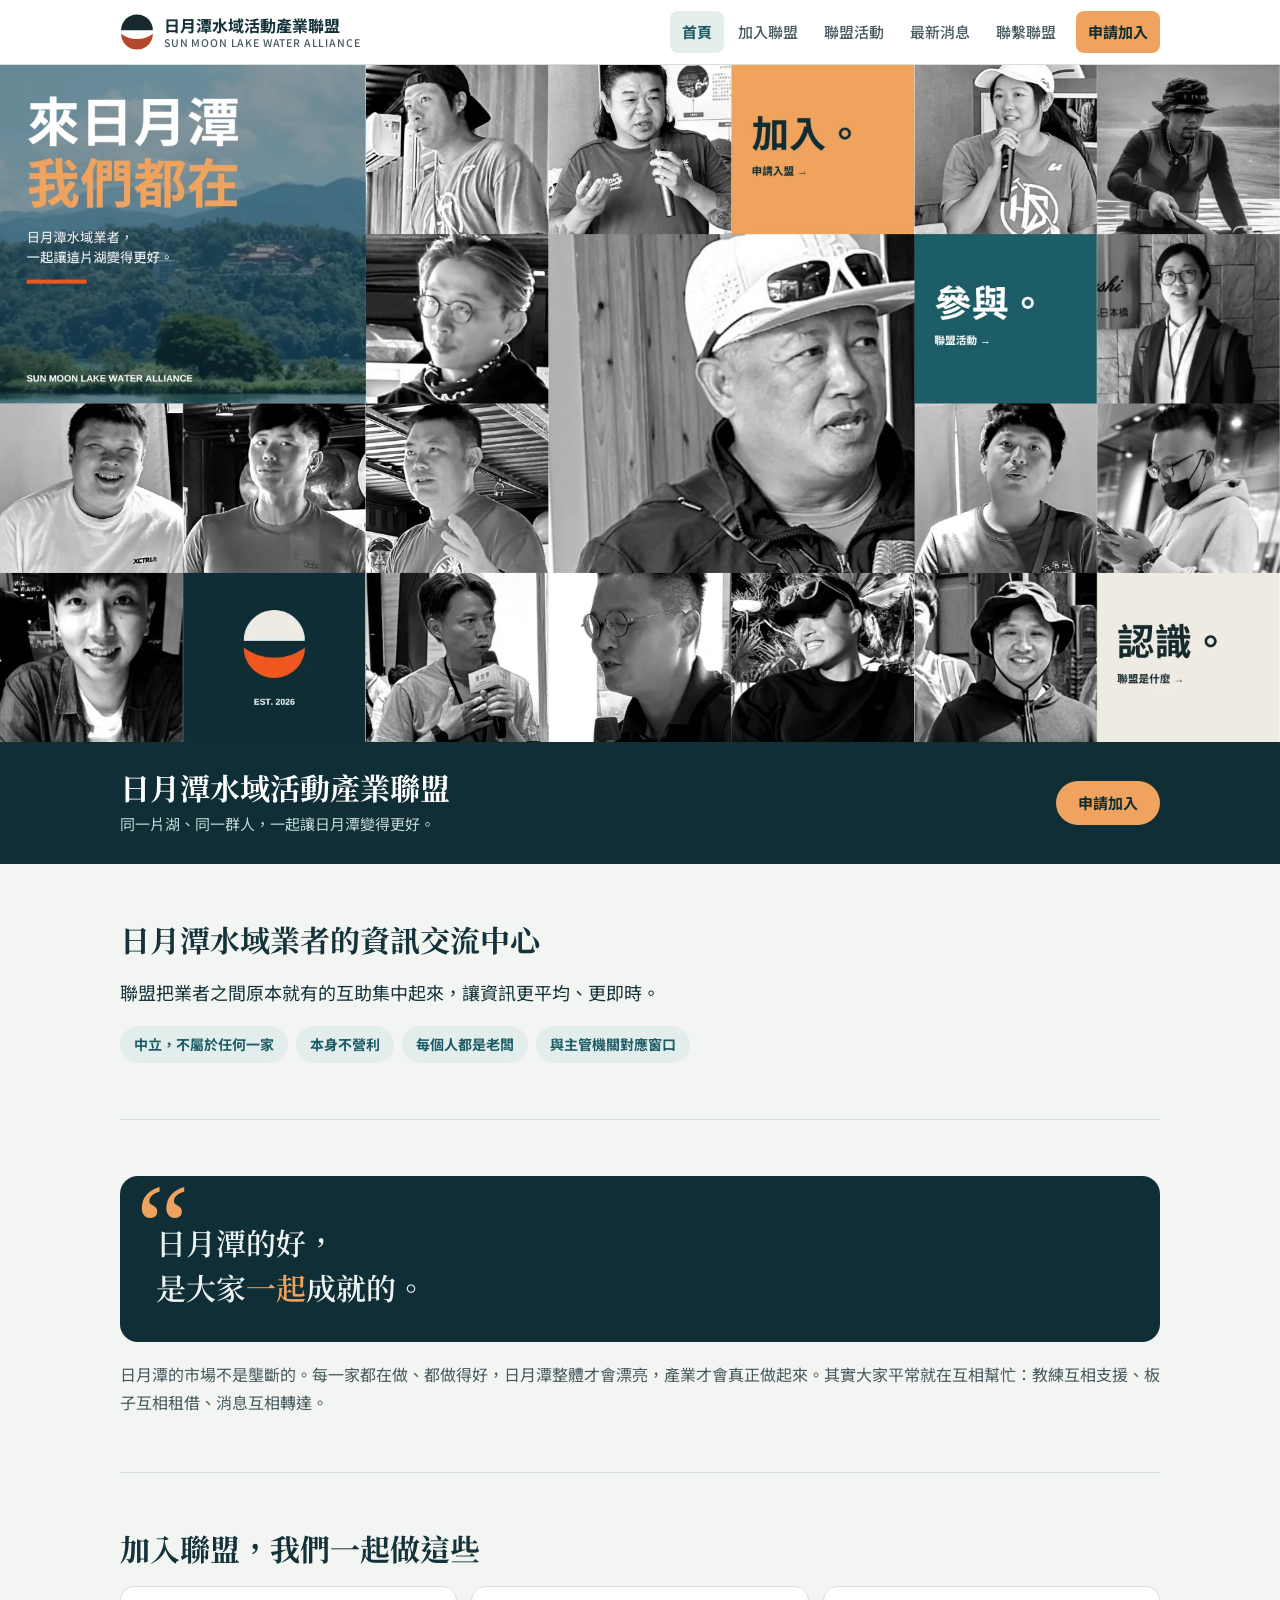
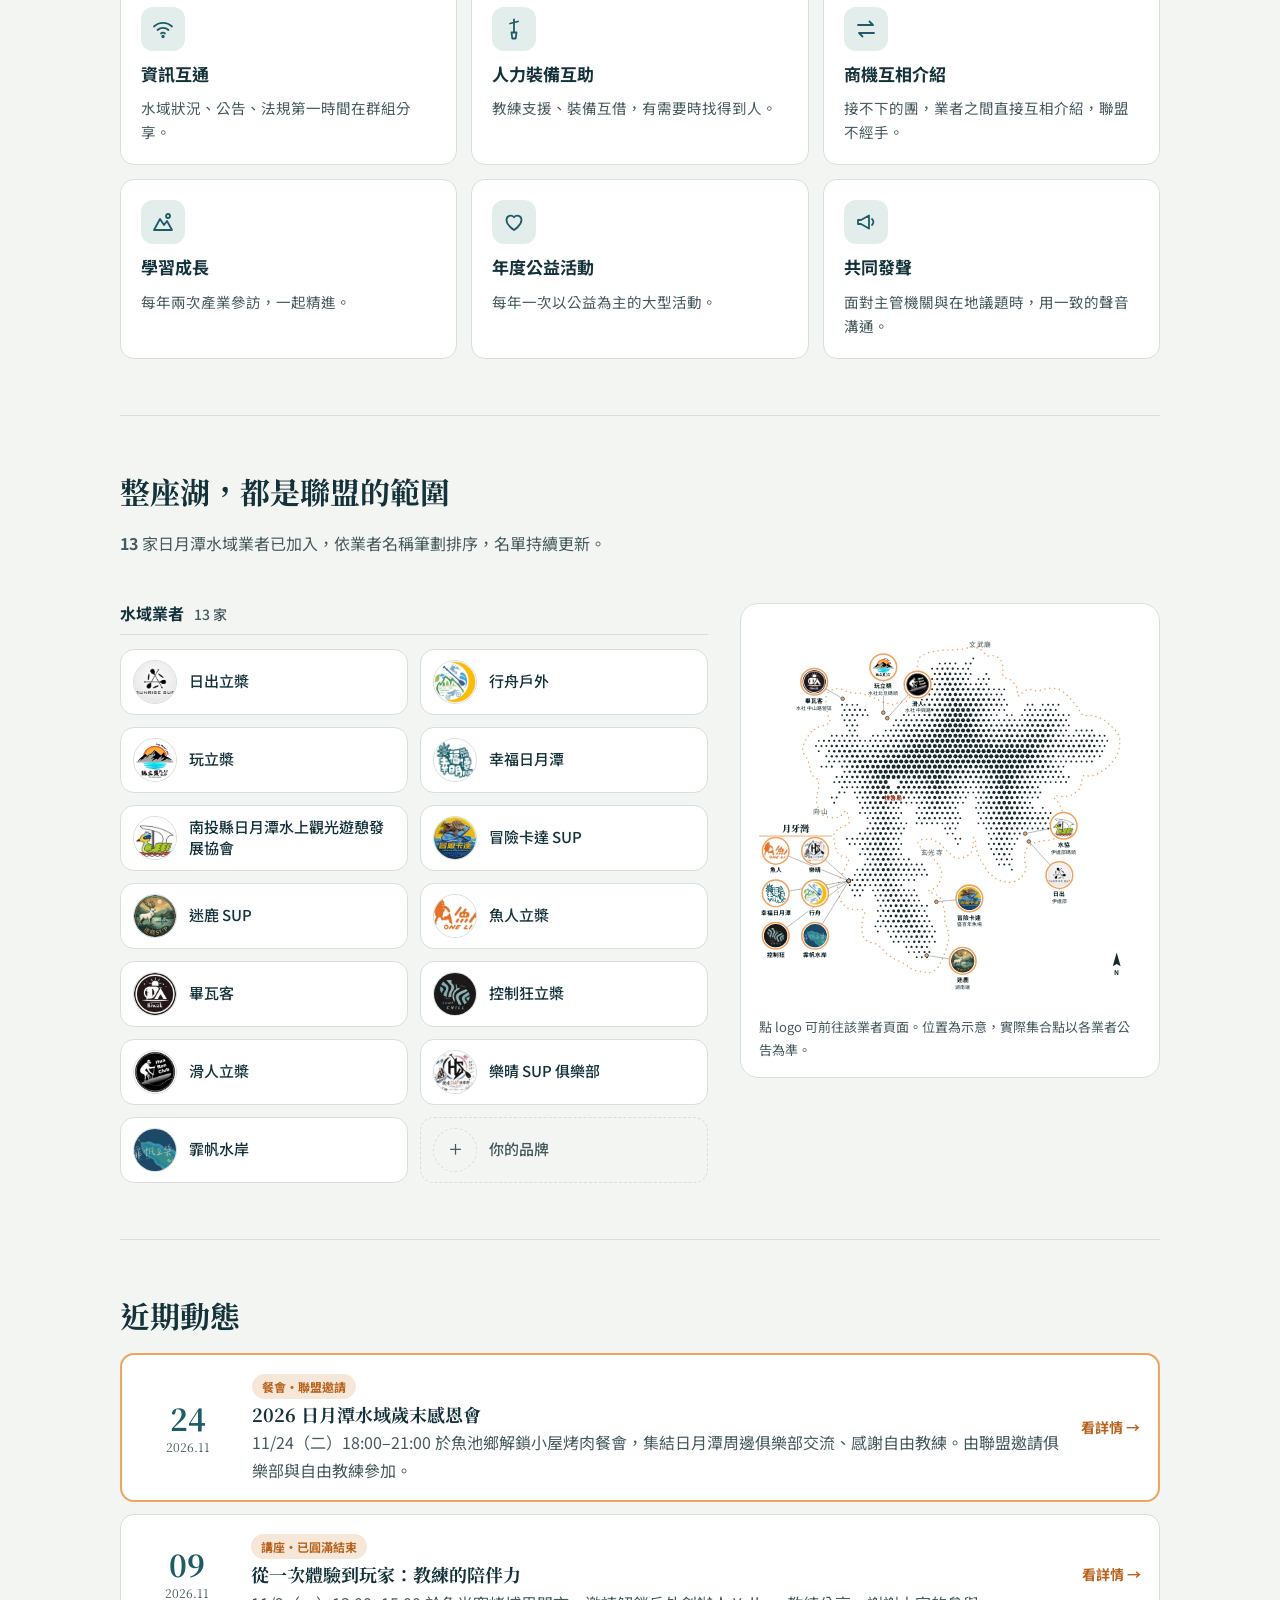
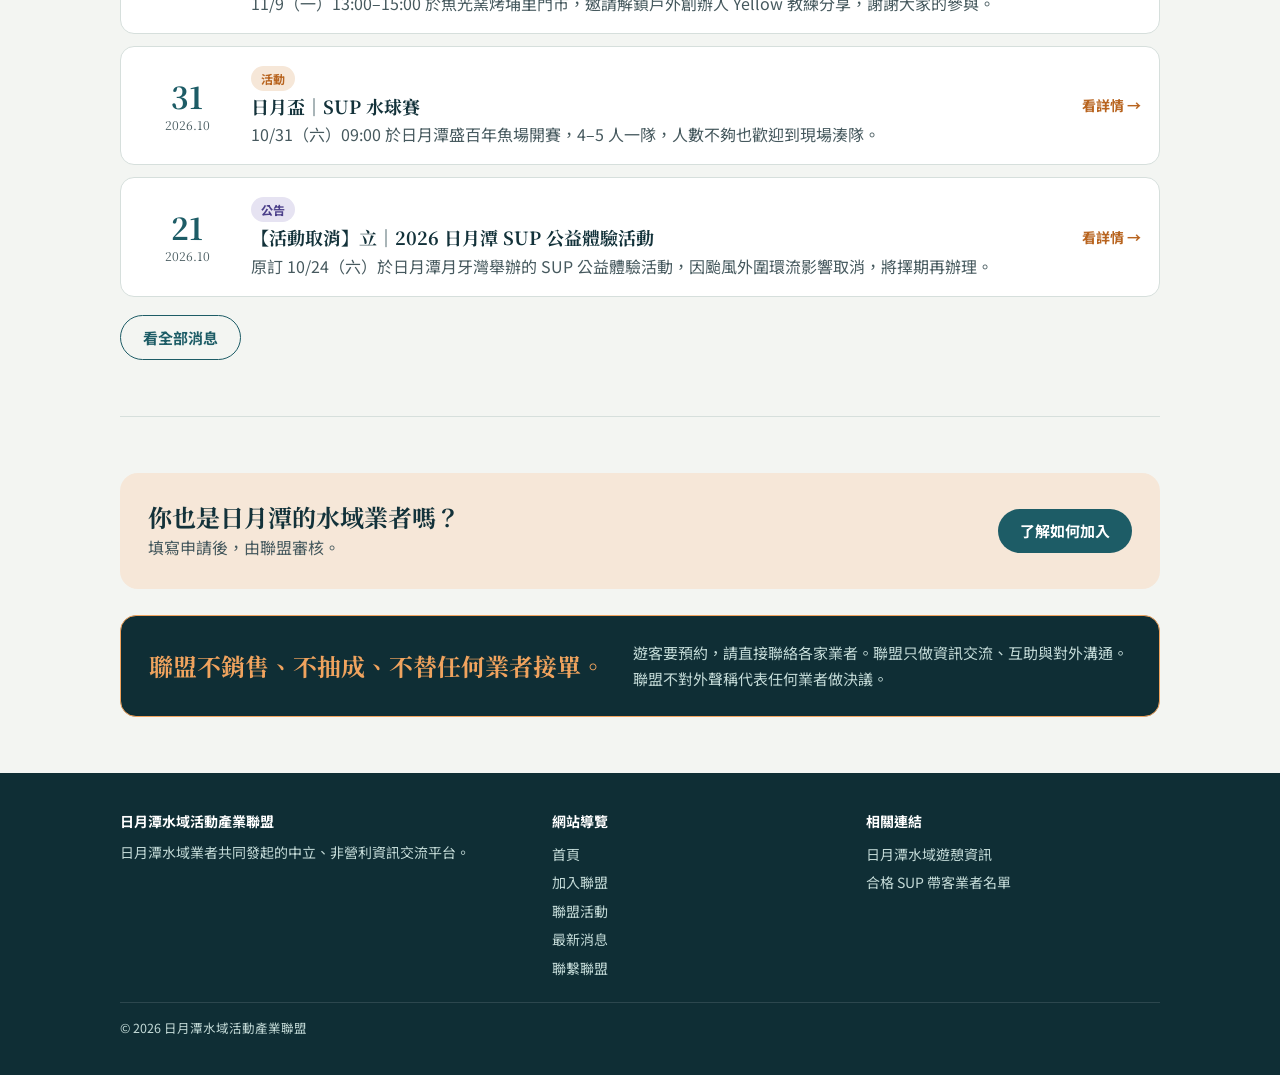
==== index.html @ 72352621 "歲末感恩會：改為邀請制，移除報名表，新增「活動名單」區塊" ====
<!doctype html>
<html lang="zh-Hant-TW">
<head>
<meta charset="utf-8">
<meta name="viewport" content="width=device-width,initial-scale=1,viewport-fit=cover">
<title>日月潭水域活動產業聯盟</title>
<meta name="description" content="日月潭水域業者共同發起的中立、非營利資訊交流平台。資訊互通、互助合作、一起讓日月潭更好。">
<link rel="canonical" href="https://sunmoonlake.xyz/">
<meta property="og:type" content="website">
<meta property="og:site_name" content="日月潭水域活動產業聯盟">
<meta property="og:title" content="日月潭水域活動產業聯盟">
<meta property="og:description" content="日月潭水域業者共同發起的中立、非營利資訊交流平台。資訊互通、互助合作、一起讓日月潭更好。">
<meta property="og:url" content="https://sunmoonlake.xyz/">
<meta property="og:image" content="https://sunmoonlake.xyz/assets/img/og.jpg?v=20261023">
<meta name="theme-color" content="#0F2E35">
<link rel="icon" href="/assets/img/favicon.svg" type="image/svg+xml">
<link rel="preconnect" href="https://fonts.googleapis.com">
<link rel="preconnect" href="https://fonts.gstatic.com" crossorigin>
<link rel="stylesheet" href="https://fonts.googleapis.com/css2?family=Noto+Sans+TC:wght@400;500;700&family=Noto+Serif+TC:wght@600;700&display=swap">
<link rel="stylesheet" href="/assets/style.css?v=20261024a">
</head>
<body>
<a class="skip" href="#main">跳到主要內容</a>
<header class="hdr">
  <div class="wrap">
    <a class="logo" href="/"><svg class="logo-mark" viewBox="40 34 120 132" aria-hidden="true"><path d="M44 94A56 56 0 0 1 156 94Z" fill="#16292C"/><path d="M44 106A56 56 0 0 0 156 106A92 92 0 0 1 44 106Z" fill="#B5482C"/></svg><span>日月潭水域活動產業聯盟<small>SUN MOON LAKE WATER ALLIANCE</small></span></a>
    <button class="burger" id="burger" type="button" aria-expanded="false" aria-controls="nav">選單</button>
    <nav class="nav" id="nav" aria-label="主選單"><a href="/" aria-current="page">首頁</a><a href="/join/">加入聯盟</a><a href="/events/">聯盟活動</a><a href="/news/">最新消息</a><a href="/contact/">聯繫聯盟</a><a href="/join/#apply" class="cta">申請加入</a></nav>
  </div>
</header>
<main id="main">
<section class="hero" data-hide-sticky>
  <div class="hero-art">
    <picture>
      <source type="image/webp" srcset="/assets/img/hero-members-960.webp 960w, /assets/img/hero-members.webp 1920w" sizes="100vw">
      <img class="hero-img" src="/assets/img/hero-members.jpg" alt="來日月潭，我們都在：日月潭湖景與聯盟業者夥伴們的人像牆" width="1920" height="1016" fetchpriority="high">
    </picture>
    <a class="hot hot-join" href="/join/" aria-label="加入聯盟：申請入盟"></a>
    <a class="hot hot-events" href="/events/" aria-label="參與聯盟活動"></a>
    <a class="hot hot-about" href="#about" aria-label="認識聯盟：聯盟是什麼"></a>
  </div>
  <div class="wrap">
    <div class="hero-txt"><h1><span class="nb">日月潭水域活動</span><span class="nb">產業聯盟</span></h1>
    <p class="sub">同一片湖、同一群人，一起讓日月潭變得更好。</p></div>
    <div class="hero-cta"><a class="btn btn-sun" href="/join/">申請加入</a></div>
  </div>
</section>
<div class="wrap">
  <section class="sec" id="about">
    <h2>日月潭水域業者的資訊交流中心</h2>
    <p class="lead">聯盟把業者之間原本就有的互助集中起來，讓資訊更平均、更即時。</p>
    <ul class="tags"><li>中立，不屬於任何一家</li><li>本身不營利</li><li>每個人都是老闆</li><li>與主管機關對應窗口</li></ul>
  </section>
  <section class="sec">
    <div class="quote"><p>日月潭的好，<br>是大家<em>一起</em>成就的。</p></div>
    <p class="muted">日月潭的市場不是壟斷的。每一家都在做、都做得好，日月潭整體才會漂亮，產業才會真正做起來。其實大家平常就在互相幫忙：教練互相支援、板子互相租借、消息互相轉達。</p>
  </section>
  <section class="sec">
    <h2><span class="nb">加入聯盟，</span><span class="nb">我們一起做這些</span></h2>
    <div class="grid3"><div class="card"><i class="ico"><svg viewBox="0 0 24 24" aria-hidden="true"><path d="M3 9.5a13 13 0 0 1 18 0M6.5 13a8 8 0 0 1 11 0M10 16.5a3 3 0 0 1 4 0"/><circle cx="12" cy="19.5" r=".8"/></svg></i><b>資訊互通</b><span>水域狀況、公告、法規第一時間在群組分享。</span></div><div class="card"><i class="ico"><svg viewBox="0 0 24 24" aria-hidden="true"><path d="M12 2.5v13M9.5 15.5h5l-.8 6h-3.4z"/><path d="M8 6.5l8-2"/></svg></i><b>人力裝備互助</b><span>教練支援、裝備互借，有需要時找得到人。</span></div><div class="card"><i class="ico"><svg viewBox="0 0 24 24" aria-hidden="true"><path d="M4 8h15l-3.5-3.5M20 16H5l3.5 3.5"/></svg></i><b>商機互相介紹</b><span>接不下的團，業者之間直接互相介紹，聯盟不經手。</span></div><div class="card"><i class="ico"><svg viewBox="0 0 24 24" aria-hidden="true"><path d="M3 20l6-11 4 6 3-4 5 9z"/><circle cx="17" cy="6" r="2"/></svg></i><b>學習成長</b><span>每年兩次產業參訪，一起精進。</span></div><div class="card"><i class="ico"><svg viewBox="0 0 24 24" aria-hidden="true"><path d="M12 20s-7.5-4.6-7.5-10.2A4.2 4.2 0 0 1 12 7.2a4.2 4.2 0 0 1 7.5 2.6C19.5 15.4 12 20 12 20z"/></svg></i><b>年度公益活動</b><span>每年一次以公益為主的大型活動。</span></div><div class="card"><i class="ico"><svg viewBox="0 0 24 24" aria-hidden="true"><path d="M4 10v4h3l8 4.5v-13L7 10z"/><path d="M18 9a4 4 0 0 1 0 6"/></svg></i><b>共同發聲</b><span>面對主管機關與在地議題時，用一致的聲音溝通。</span></div></div>
  </section>
  <section class="sec" id="members">
    <h2>整座湖，都是聯盟的範圍</h2>
    <p class="muted"><b>13</b> 家日月潭水域業者已加入，依業者名稱筆劃排序，名單持續更新。</p>
    <div class="mem-wrap">
      <div class="mem-list">
        <h3 class="mem-grp">水域業者<span>13 家</span></h3>
        <div class="mem-grid"><a class="mem-tile" href="https://www.facebook.com/supsunrise/" target="_blank" rel="noopener"><img src="/assets/logos/sunrise.jpg" alt="日出立槳 logo" loading="lazy" width="44" height="44"><span>日出立槳</span></a><a class="mem-tile" href="https://www.facebook.com/GoSUPTW/" target="_blank" rel="noopener"><img src="/assets/logos/gosup.jpg" alt="行舟戶外 logo" loading="lazy" width="44" height="44"><span>行舟戶外</span></a><a class="mem-tile" href="https://www.sunmoonlakesup.com.tw/" target="_blank" rel="noopener"><img src="/assets/logos/playsup.jpg" alt="玩立槳 logo" loading="lazy" width="44" height="44"><span>玩立槳</span></a><a class="mem-tile" href="https://www.facebook.com/SunMoonLakeFun/" target="_blank" rel="noopener"><img src="/assets/logos/xingfu.jpg" alt="幸福日月潭 logo" loading="lazy" width="44" height="44"><span>幸福日月潭</span></a><a class="mem-tile" href="https://www.facebook.com/Sun.Moon.Lake.Pedal/" target="_blank" rel="noopener"><img src="/assets/logos/shuixie.jpg" alt="南投縣日月潭水上觀光遊憩發展協會 logo" loading="lazy" width="44" height="44"><span>南投縣日月潭水上觀光遊憩發展協會</span></a><a class="mem-tile" href="https://www.kadasup.net/" target="_blank" rel="noopener"><img src="/assets/logos/kadasup.jpg" alt="冒險卡達 SUP logo" loading="lazy" width="44" height="44"><span>冒險卡達 SUP</span></a><a class="mem-tile" href="https://www.facebook.com/100088424755493/" target="_blank" rel="noopener"><img src="/assets/logos/milu.jpg" alt="迷鹿 SUP logo" loading="lazy" width="44" height="44"><span>迷鹿 SUP</span></a><a class="mem-tile" href="https://gosup.tw/" target="_blank" rel="noopener"><img src="/assets/logos/onelife.jpg" alt="魚人立槳 logo" loading="lazy" width="44" height="44"><span>魚人立槳</span></a><a class="mem-tile" href="https://www.facebook.com/biwak555/" target="_blank" rel="noopener"><img src="/assets/logos/biwak.jpg" alt="畢瓦客 logo" loading="lazy" width="44" height="44"><span>畢瓦客</span></a><a class="mem-tile" href="https://www.facebook.com/COMECHILLLLL/" target="_blank" rel="noopener"><img src="/assets/logos/comechill.jpg" alt="控制狂立槳 logo" loading="lazy" width="44" height="44"><span>控制狂立槳</span></a><a class="mem-tile" href="https://www.facebook.com/SMLSlidePeopleClub/" target="_blank" rel="noopener"><img src="/assets/logos/huaren.jpg" alt="滑人立槳 logo" loading="lazy" width="44" height="44"><span>滑人立槳</span></a><a class="mem-tile" href="https://www.happysunny.club/" target="_blank" rel="noopener"><img src="/assets/logos/leqing.jpg" alt="樂晴 SUP 俱樂部 logo" loading="lazy" width="44" height="44"><span>樂晴 SUP 俱樂部</span></a><a class="mem-tile" href="https://www.facebook.com/feifan69888/" target="_blank" rel="noopener"><img src="/assets/logos/feifan.jpg" alt="霏帆水岸 logo" loading="lazy" width="44" height="44"><span>霏帆水岸</span></a><a class="mem-tile add" href="/join/"><i>＋</i><span>你的品牌</span></a></div>
      </div>
      <figure class="smap"><svg class="smap-svg" viewBox="-200 -140 1300 1300" role="img" aria-label="日月潭聯盟業者集合點地圖"><defs><clipPath id="lc0"><circle cx="230" cy="29" r="39"/></clipPath><clipPath id="lc1"><circle cx="343" cy="86" r="39"/></clipPath><clipPath id="lc2"><circle cx="2" cy="77" r="39"/></clipPath><clipPath id="lc3"><circle cx="825" cy="552" r="39"/></clipPath><clipPath id="lc4"><circle cx="514" cy="792" r="39"/></clipPath><clipPath id="lc5"><circle cx="-125" cy="635" r="39"/></clipPath><clipPath id="lc6"><circle cx="5" cy="635" r="39"/></clipPath><clipPath id="lc7"><circle cx="-125" cy="775" r="39"/></clipPath><clipPath id="lc8"><circle cx="5" cy="775" r="39"/></clipPath><clipPath id="lc9"><circle cx="-125" cy="915" r="39"/></clipPath><clipPath id="lc10"><circle cx="5" cy="915" r="39"/></clipPath><clipPath id="lc11"><circle cx="811" cy="715" r="39"/></clipPath><clipPath id="lc12"><circle cx="492" cy="998" r="39"/></clipPath></defs><style>.ar{font:700 22px var(--sans);fill:#7C8B8D;letter-spacing:2px}.on{font:700 19px var(--sans);fill:#16292C;paint-order:stroke;stroke:#FFFFFF;stroke-width:6px;stroke-linejoin:round}.os{font:500 16px var(--sans);fill:#46595E;paint-order:stroke;stroke:#FFFFFF;stroke-width:5px;stroke-linejoin:round}.lp{cursor:pointer;outline:none}.lp .rg{transition:stroke .2s,stroke-width .2s}.lp:hover .rg,.lp:focus-visible .rg{stroke:#B5482C;stroke-width:6}</style><path d="M-8 242 L-24 265 L-33 284 L-36 299 L-32 315 L-21 331 L-14 350 L-11 371 L-2 388 L14 399 L18 420 L11 450 L10 474 L15 494 L22 508 L31 518 L44 523 L63 526 L77 525 L89 520 L98 512 L105 502 L111 507 L116 528 L118 541 L115 546 L105 552 L86 559 L74 569 L67 582 L67 601 L74 628 L81 644 L90 651 L99 655 L109 656 L115 659 L117 663 L108 684 L88 723 L79 752 L81 771 L85 787 L91 802 L101 815 L114 825 L133 829 L160 828 L170 837 L163 856 L159 878 L160 901 L164 918 L171 929 L184 936 L204 941 L222 953 L240 974 L262 990 L290 1002 L308 1012 L316 1021 L335 1029 L363 1035 L382 1037 L393 1034 L402 1028 L411 1019 L423 996 L437 960 L445 932 L446 912 L442 892 L434 872 L431 856 L434 844 L431 827 L425 805 L418 790 L410 782 L399 777 L387 773 L380 770 L380 766 L385 763 L395 760 L404 755 L410 749 L416 737 L421 720 L423 707 L422 698 L412 681 L391 655 L375 639 L364 634 L353 623 L344 607 L355 598 L386 595 L415 609 L442 638 L463 655 L476 659 L488 659 L499 656 L508 651 L515 645 L521 638 L524 629 L526 616 L527 599 L528 591 L532 592 L534 601 L535 619 L539 636 L545 654 L558 677 L576 705 L598 725 L623 736 L645 739 L666 735 L682 726 L692 714 L699 701 L701 689 L700 678 L696 668 L696 655 L698 640 L702 628 L708 620 L718 613 L734 606 L754 602 L778 600 L797 595 L811 587 L820 579 L826 571 L828 555 L828 531 L823 509 L814 487 L805 472 L795 463 L794 457 L799 453 L809 453 L824 457 L840 455 L856 448 L869 439 L878 429 L883 415 L886 395 L891 386 L900 388 L912 388 L928 385 L946 376 L966 362 L983 345 L999 324 L1007 303 L1010 282 L1010 266 L1008 257 L1003 247 L995 236 L981 222 L961 205 L941 194 L922 189 L905 187 L892 190 L881 181 L872 162 L855 141 L831 116 L809 102 L788 98 L768 99 L751 105 L735 107 L719 103 L706 102 L698 106 L689 113 L678 124 L672 122 L672 108 L671 97 L667 88 L660 80 L651 71 L640 66 L628 63 L623 52 L625 31 L623 16 L618 6 L610 -2 L599 -8 L588 -10 L576 -8 L567 -12 L560 -23 L550 -31 L535 -36 L515 -36 L488 -30 L460 -28 L431 -28 L400 -24 L370 -16 L351 -5 L344 11 L342 25 L346 38 L346 57 L344 83 L338 101 L327 111 L319 122 L313 136 L304 143 L292 143 L278 146 L263 153 L234 146 L189 126 L156 115 L134 115 L113 111 L95 102 L78 100 L65 102 L54 107 L47 113 L42 122 L40 133 L41 153 L46 181 L51 200 L56 209 L44 218 L15 227 Z" fill="none" stroke="#F0A35E" stroke-width="5" stroke-dasharray="0.1 16" stroke-linecap="round"/><g fill="#16292C"><circle cx="527" cy="0" r="3.0"/><circle cx="416" cy="17" r="3.1"/><circle cx="434" cy="17" r="3.3"/><circle cx="450" cy="17" r="3.3"/><circle cx="468" cy="17" r="3.2"/><circle cx="502" cy="17" r="3.2"/><circle cx="518" cy="17" r="3.3"/><circle cx="391" cy="34" r="3.2"/><circle cx="408" cy="34" r="3.5"/><circle cx="425" cy="34" r="3.8"/><circle cx="442" cy="34" r="3.8"/><circle cx="459" cy="34" r="3.8"/><circle cx="476" cy="34" r="3.4"/><circle cx="493" cy="34" r="3.3"/><circle cx="510" cy="34" r="3.1"/><circle cx="400" cy="51" r="3.5"/><circle cx="416" cy="51" r="4.1"/><circle cx="434" cy="51" r="4.4"/><circle cx="450" cy="51" r="4.4"/><circle cx="468" cy="51" r="4.0"/><circle cx="484" cy="51" r="3.7"/><circle cx="502" cy="51" r="3.5"/><circle cx="518" cy="51" r="3.1"/><circle cx="570" cy="51" r="3.3"/><circle cx="391" cy="68" r="3.2"/><circle cx="408" cy="68" r="3.8"/><circle cx="425" cy="68" r="4.4"/><circle cx="442" cy="68" r="5.0"/><circle cx="459" cy="68" r="4.6"/><circle cx="476" cy="68" r="4.4"/><circle cx="493" cy="68" r="4.0"/><circle cx="510" cy="68" r="3.4"/><circle cx="544" cy="68" r="3.0"/><circle cx="561" cy="68" r="3.3"/><circle cx="578" cy="68" r="3.1"/><circle cx="400" cy="85" r="3.5"/><circle cx="416" cy="85" r="4.1"/><circle cx="434" cy="85" r="4.7"/><circle cx="450" cy="85" r="5.3"/><circle cx="468" cy="85" r="5.0"/><circle cx="484" cy="85" r="4.4"/><circle cx="502" cy="85" r="3.9"/><circle cx="518" cy="85" r="3.5"/><circle cx="536" cy="85" r="3.5"/><circle cx="552" cy="85" r="3.6"/><circle cx="570" cy="85" r="3.5"/><circle cx="391" cy="102" r="3.3"/><circle cx="408" cy="102" r="3.9"/><circle cx="425" cy="102" r="4.5"/><circle cx="442" cy="102" r="5.1"/><circle cx="459" cy="102" r="5.5"/><circle cx="476" cy="102" r="5.0"/><circle cx="493" cy="102" r="4.5"/><circle cx="510" cy="102" r="4.1"/><circle cx="527" cy="102" r="4.0"/><circle cx="544" cy="102" r="4.1"/><circle cx="561" cy="102" r="3.9"/><circle cx="578" cy="102" r="3.4"/><circle cx="595" cy="102" r="3.0"/><circle cx="612" cy="102" r="3.1"/><circle cx="629" cy="102" r="3.0"/><circle cx="382" cy="119" r="3.2"/><circle cx="400" cy="119" r="3.8"/><circle cx="416" cy="119" r="4.3"/><circle cx="434" cy="119" r="4.9"/><circle cx="450" cy="119" r="5.5"/><circle cx="468" cy="119" r="5.6"/><circle cx="484" cy="119" r="5.1"/><circle cx="502" cy="119" r="4.8"/><circle cx="518" cy="119" r="4.6"/><circle cx="536" cy="119" r="4.6"/><circle cx="552" cy="119" r="4.4"/><circle cx="570" cy="119" r="4.0"/><circle cx="586" cy="119" r="3.7"/><circle cx="604" cy="119" r="3.6"/><circle cx="620" cy="119" r="3.3"/><circle cx="357" cy="136" r="3.0"/><circle cx="374" cy="136" r="3.4"/><circle cx="391" cy="136" r="3.8"/><circle cx="408" cy="136" r="4.3"/><circle cx="425" cy="136" r="4.8"/><circle cx="442" cy="136" r="5.3"/><circle cx="459" cy="136" r="5.9"/><circle cx="476" cy="136" r="5.8"/><circle cx="493" cy="136" r="5.5"/><circle cx="510" cy="136" r="5.2"/><circle cx="527" cy="136" r="5.2"/><circle cx="544" cy="136" r="5.0"/><circle cx="561" cy="136" r="4.7"/><circle cx="578" cy="136" r="4.3"/><circle cx="595" cy="136" r="4.2"/><circle cx="612" cy="136" r="3.6"/><circle cx="629" cy="136" r="3.1"/><circle cx="94" cy="153" r="3.2"/><circle cx="110" cy="153" r="3.0"/><circle cx="128" cy="153" r="3.0"/><circle cx="144" cy="153" r="3.0"/><circle cx="348" cy="153" r="3.0"/><circle cx="366" cy="153" r="3.6"/><circle cx="382" cy="153" r="4.1"/><circle cx="400" cy="153" r="4.5"/><circle cx="416" cy="153" r="4.9"/><circle cx="434" cy="153" r="5.3"/><circle cx="450" cy="153" r="5.8"/><circle cx="468" cy="153" r="6.4"/><circle cx="484" cy="153" r="6.1"/><circle cx="502" cy="153" r="5.9"/><circle cx="518" cy="153" r="5.8"/><circle cx="536" cy="153" r="5.7"/><circle cx="552" cy="153" r="5.1"/><circle cx="570" cy="153" r="4.6"/><circle cx="586" cy="153" r="4.2"/><circle cx="604" cy="153" r="4.0"/><circle cx="620" cy="153" r="3.6"/><circle cx="638" cy="153" r="3.1"/><circle cx="706" cy="153" r="3.1"/><circle cx="722" cy="153" r="3.3"/><circle cx="756" cy="153" r="3.1"/><circle cx="774" cy="153" r="3.5"/><circle cx="790" cy="153" r="3.2"/><circle cx="808" cy="153" r="3.1"/><circle cx="102" cy="170" r="3.5"/><circle cx="119" cy="170" r="3.6"/><circle cx="136" cy="170" r="3.6"/><circle cx="153" cy="170" r="3.6"/><circle cx="170" cy="170" r="3.2"/><circle cx="357" cy="170" r="3.3"/><circle cx="374" cy="170" r="3.8"/><circle cx="391" cy="170" r="4.4"/><circle cx="408" cy="170" r="5.0"/><circle cx="425" cy="170" r="5.5"/><circle cx="442" cy="170" r="5.9"/><circle cx="459" cy="170" r="6.4"/><circle cx="476" cy="170" r="6.8"/><circle cx="493" cy="170" r="6.5"/><circle cx="510" cy="170" r="6.3"/><circle cx="527" cy="170" r="5.8"/><circle cx="544" cy="170" r="5.2"/><circle cx="561" cy="170" r="4.7"/><circle cx="578" cy="170" r="4.1"/><circle cx="595" cy="170" r="3.6"/><circle cx="612" cy="170" r="3.3"/><circle cx="629" cy="170" r="3.1"/><circle cx="697" cy="170" r="3.2"/><circle cx="714" cy="170" r="3.7"/><circle cx="731" cy="170" r="3.4"/><circle cx="748" cy="170" r="3.2"/><circle cx="765" cy="170" r="3.7"/><circle cx="782" cy="170" r="3.8"/><circle cx="799" cy="170" r="3.3"/><circle cx="94" cy="187" r="3.2"/><circle cx="110" cy="187" r="3.6"/><circle cx="128" cy="187" r="3.8"/><circle cx="144" cy="187" r="3.5"/><circle cx="162" cy="187" r="3.4"/><circle cx="178" cy="187" r="3.1"/><circle cx="298" cy="187" r="3.3"/><circle cx="314" cy="187" r="3.1"/><circle cx="332" cy="187" r="3.2"/><circle cx="348" cy="187" r="3.4"/><circle cx="366" cy="187" r="3.8"/><circle cx="382" cy="187" r="4.3"/><circle cx="400" cy="187" r="4.9"/><circle cx="416" cy="187" r="5.4"/><circle cx="434" cy="187" r="6.0"/><circle cx="450" cy="187" r="6.5"/><circle cx="468" cy="187" r="6.8"/><circle cx="484" cy="187" r="6.8"/><circle cx="502" cy="187" r="6.5"/><circle cx="518" cy="187" r="6.0"/><circle cx="536" cy="187" r="5.4"/><circle cx="552" cy="187" r="4.8"/><circle cx="570" cy="187" r="4.2"/><circle cx="586" cy="187" r="3.6"/><circle cx="604" cy="187" r="3.1"/><circle cx="638" cy="187" r="3.1"/><circle cx="654" cy="187" r="3.1"/><circle cx="688" cy="187" r="3.2"/><circle cx="706" cy="187" r="3.7"/><circle cx="722" cy="187" r="4.0"/><circle cx="740" cy="187" r="3.8"/><circle cx="756" cy="187" r="3.9"/><circle cx="774" cy="187" r="4.3"/><circle cx="790" cy="187" r="3.9"/><circle cx="808" cy="187" r="3.4"/><circle cx="824" cy="187" r="3.4"/><circle cx="842" cy="187" r="3.0"/><circle cx="102" cy="204" r="3.1"/><circle cx="119" cy="204" r="3.7"/><circle cx="136" cy="204" r="3.3"/><circle cx="272" cy="204" r="3.2"/><circle cx="289" cy="204" r="3.6"/><circle cx="306" cy="204" r="3.8"/><circle cx="323" cy="204" r="3.7"/><circle cx="340" cy="204" r="3.8"/><circle cx="357" cy="204" r="4.1"/><circle cx="374" cy="204" r="4.4"/><circle cx="391" cy="204" r="4.9"/><circle cx="408" cy="204" r="5.4"/><circle cx="425" cy="204" r="5.9"/><circle cx="442" cy="204" r="6.5"/><circle cx="459" cy="204" r="6.8"/><circle cx="476" cy="204" r="6.8"/><circle cx="493" cy="204" r="6.8"/><circle cx="510" cy="204" r="6.3"/><circle cx="527" cy="204" r="5.7"/><circle cx="544" cy="204" r="5.1"/><circle cx="561" cy="204" r="4.5"/><circle cx="578" cy="204" r="4.0"/><circle cx="595" cy="204" r="3.5"/><circle cx="612" cy="204" r="3.3"/><circle cx="629" cy="204" r="3.6"/><circle cx="646" cy="204" r="3.7"/><circle cx="663" cy="204" r="3.5"/><circle cx="680" cy="204" r="3.3"/><circle cx="697" cy="204" r="3.8"/><circle cx="714" cy="204" r="4.3"/><circle cx="731" cy="204" r="4.4"/><circle cx="748" cy="204" r="4.4"/><circle cx="765" cy="204" r="4.5"/><circle cx="782" cy="204" r="4.5"/><circle cx="799" cy="204" r="4.1"/><circle cx="816" cy="204" r="3.9"/><circle cx="833" cy="204" r="3.5"/><circle cx="110" cy="221" r="3.3"/><circle cx="128" cy="221" r="3.6"/><circle cx="144" cy="221" r="3.1"/><circle cx="264" cy="221" r="3.1"/><circle cx="280" cy="221" r="3.7"/><circle cx="298" cy="221" r="4.2"/><circle cx="314" cy="221" r="4.3"/><circle cx="332" cy="221" r="4.3"/><circle cx="348" cy="221" r="4.5"/><circle cx="366" cy="221" r="4.7"/><circle cx="382" cy="221" r="5.0"/><circle cx="400" cy="221" r="5.5"/><circle cx="416" cy="221" r="5.9"/><circle cx="434" cy="221" r="6.5"/><circle cx="450" cy="221" r="6.8"/><circle cx="468" cy="221" r="6.8"/><circle cx="484" cy="221" r="6.8"/><circle cx="502" cy="221" r="6.7"/><circle cx="518" cy="221" r="6.1"/><circle cx="536" cy="221" r="5.6"/><circle cx="552" cy="221" r="5.0"/><circle cx="570" cy="221" r="4.5"/><circle cx="586" cy="221" r="4.1"/><circle cx="604" cy="221" r="3.9"/><circle cx="620" cy="221" r="4.0"/><circle cx="638" cy="221" r="4.2"/><circle cx="654" cy="221" r="4.2"/><circle cx="672" cy="221" r="3.9"/><circle cx="688" cy="221" r="4.0"/><circle cx="706" cy="221" r="4.4"/><circle cx="722" cy="221" r="4.8"/><circle cx="740" cy="221" r="4.9"/><circle cx="756" cy="221" r="5.0"/><circle cx="774" cy="221" r="5.1"/><circle cx="790" cy="221" r="4.7"/><circle cx="808" cy="221" r="4.2"/><circle cx="824" cy="221" r="3.6"/><circle cx="842" cy="221" r="3.1"/><circle cx="119" cy="238" r="3.5"/><circle cx="136" cy="238" r="3.4"/><circle cx="238" cy="238" r="3.0"/><circle cx="255" cy="238" r="3.5"/><circle cx="272" cy="238" r="3.8"/><circle cx="289" cy="238" r="4.2"/><circle cx="306" cy="238" r="4.7"/><circle cx="323" cy="238" r="4.8"/><circle cx="340" cy="238" r="4.9"/><circle cx="357" cy="238" r="5.1"/><circle cx="374" cy="238" r="5.4"/><circle cx="391" cy="238" r="5.7"/><circle cx="408" cy="238" r="6.1"/><circle cx="425" cy="238" r="6.5"/><circle cx="442" cy="238" r="6.8"/><circle cx="459" cy="238" r="6.8"/><circle cx="476" cy="238" r="6.8"/><circle cx="493" cy="238" r="6.8"/><circle cx="510" cy="238" r="6.6"/><circle cx="527" cy="238" r="6.1"/><circle cx="544" cy="238" r="5.6"/><circle cx="561" cy="238" r="5.2"/><circle cx="578" cy="238" r="4.8"/><circle cx="595" cy="238" r="4.5"/><circle cx="612" cy="238" r="4.5"/><circle cx="629" cy="238" r="4.6"/><circle cx="646" cy="238" r="4.8"/><circle cx="663" cy="238" r="4.6"/><circle cx="680" cy="238" r="4.5"/><circle cx="697" cy="238" r="4.7"/><circle cx="714" cy="238" r="5.0"/><circle cx="731" cy="238" r="5.4"/><circle cx="748" cy="238" r="5.5"/><circle cx="765" cy="238" r="5.5"/><circle cx="782" cy="238" r="4.9"/><circle cx="799" cy="238" r="4.3"/><circle cx="816" cy="238" r="3.8"/><circle cx="833" cy="238" r="3.2"/><circle cx="867" cy="238" r="3.2"/><circle cx="884" cy="238" r="3.3"/><circle cx="901" cy="238" r="3.3"/><circle cx="918" cy="238" r="3.4"/><circle cx="60" cy="255" r="3.1"/><circle cx="76" cy="255" r="3.2"/><circle cx="94" cy="255" r="3.2"/><circle cx="110" cy="255" r="3.4"/><circle cx="128" cy="255" r="3.7"/><circle cx="144" cy="255" r="3.1"/><circle cx="196" cy="255" r="3.1"/><circle cx="212" cy="255" r="3.2"/><circle cx="230" cy="255" r="3.4"/><circle cx="246" cy="255" r="3.6"/><circle cx="264" cy="255" r="4.1"/><circle cx="280" cy="255" r="4.4"/><circle cx="298" cy="255" r="4.8"/><circle cx="314" cy="255" r="5.2"/><circle cx="332" cy="255" r="5.4"/><circle cx="348" cy="255" r="5.6"/><circle cx="366" cy="255" r="5.8"/><circle cx="382" cy="255" r="6.0"/><circle cx="400" cy="255" r="6.3"/><circle cx="416" cy="255" r="6.7"/><circle cx="434" cy="255" r="6.8"/><circle cx="450" cy="255" r="6.8"/><circle cx="468" cy="255" r="6.8"/><circle cx="484" cy="255" r="6.8"/><circle cx="502" cy="255" r="6.8"/><circle cx="518" cy="255" r="6.6"/><circle cx="536" cy="255" r="6.2"/><circle cx="552" cy="255" r="5.8"/><circle cx="570" cy="255" r="5.4"/><circle cx="586" cy="255" r="5.2"/><circle cx="604" cy="255" r="5.0"/><circle cx="620" cy="255" r="5.1"/><circle cx="638" cy="255" r="5.3"/><circle cx="654" cy="255" r="5.2"/><circle cx="672" cy="255" r="5.1"/><circle cx="688" cy="255" r="5.1"/><circle cx="706" cy="255" r="5.3"/><circle cx="722" cy="255" r="5.6"/><circle cx="740" cy="255" r="6.0"/><circle cx="756" cy="255" r="5.9"/><circle cx="774" cy="255" r="5.3"/><circle cx="790" cy="255" r="4.7"/><circle cx="808" cy="255" r="4.2"/><circle cx="824" cy="255" r="3.7"/><circle cx="842" cy="255" r="3.4"/><circle cx="858" cy="255" r="3.4"/><circle cx="876" cy="255" r="3.7"/><circle cx="892" cy="255" r="3.8"/><circle cx="910" cy="255" r="4.0"/><circle cx="926" cy="255" r="3.6"/><circle cx="944" cy="255" r="3.3"/><circle cx="960" cy="255" r="3.1"/><circle cx="17" cy="272" r="3.0"/><circle cx="34" cy="272" r="3.4"/><circle cx="51" cy="272" r="3.6"/><circle cx="68" cy="272" r="3.7"/><circle cx="85" cy="272" r="3.8"/><circle cx="102" cy="272" r="3.8"/><circle cx="119" cy="272" r="4.0"/><circle cx="136" cy="272" r="3.7"/><circle cx="153" cy="272" r="3.4"/><circle cx="170" cy="272" r="3.1"/><circle cx="187" cy="272" r="3.4"/><circle cx="204" cy="272" r="3.7"/><circle cx="221" cy="272" r="3.9"/><circle cx="238" cy="272" r="4.1"/><circle cx="255" cy="272" r="4.3"/><circle cx="272" cy="272" r="4.7"/><circle cx="289" cy="272" r="5.1"/><circle cx="306" cy="272" r="5.4"/><circle cx="323" cy="272" r="5.8"/><circle cx="340" cy="272" r="6.0"/><circle cx="357" cy="272" r="6.2"/><circle cx="374" cy="272" r="6.4"/><circle cx="391" cy="272" r="6.7"/><circle cx="408" cy="272" r="6.8"/><circle cx="425" cy="272" r="6.8"/><circle cx="442" cy="272" r="6.8"/><circle cx="459" cy="272" r="6.8"/><circle cx="476" cy="272" r="6.8"/><circle cx="493" cy="272" r="6.8"/><circle cx="510" cy="272" r="6.8"/><circle cx="527" cy="272" r="6.8"/><circle cx="544" cy="272" r="6.4"/><circle cx="561" cy="272" r="6.1"/><circle cx="578" cy="272" r="5.8"/><circle cx="595" cy="272" r="5.7"/><circle cx="612" cy="272" r="5.6"/><circle cx="629" cy="272" r="5.7"/><circle cx="646" cy="272" r="5.9"/><circle cx="663" cy="272" r="5.7"/><circle cx="680" cy="272" r="5.7"/><circle cx="697" cy="272" r="5.8"/><circle cx="714" cy="272" r="6.0"/><circle cx="731" cy="272" r="6.3"/><circle cx="748" cy="272" r="6.3"/><circle cx="765" cy="272" r="5.8"/><circle cx="782" cy="272" r="5.2"/><circle cx="799" cy="272" r="4.7"/><circle cx="816" cy="272" r="4.3"/><circle cx="833" cy="272" r="4.1"/><circle cx="850" cy="272" r="3.9"/><circle cx="867" cy="272" r="4.1"/><circle cx="884" cy="272" r="4.4"/><circle cx="901" cy="272" r="4.4"/><circle cx="918" cy="272" r="4.3"/><circle cx="935" cy="272" r="4.0"/><circle cx="952" cy="272" r="3.5"/><circle cx="969" cy="272" r="3.0"/><circle cx="8" cy="289" r="3.1"/><circle cx="26" cy="289" r="3.4"/><circle cx="42" cy="289" r="3.5"/><circle cx="60" cy="289" r="3.9"/><circle cx="76" cy="289" r="4.4"/><circle cx="94" cy="289" r="4.4"/><circle cx="110" cy="289" r="4.4"/><circle cx="128" cy="289" r="4.3"/><circle cx="144" cy="289" r="4.0"/><circle cx="162" cy="289" r="3.7"/><circle cx="178" cy="289" r="3.6"/><circle cx="196" cy="289" r="3.9"/><circle cx="212" cy="289" r="4.4"/><circle cx="230" cy="289" r="4.5"/><circle cx="246" cy="289" r="4.7"/><circle cx="264" cy="289" r="5.0"/><circle cx="280" cy="289" r="5.3"/><circle cx="298" cy="289" r="5.7"/><circle cx="314" cy="289" r="6.1"/><circle cx="332" cy="289" r="6.5"/><circle cx="348" cy="289" r="6.7"/><circle cx="366" cy="289" r="6.8"/><circle cx="382" cy="289" r="6.8"/><circle cx="400" cy="289" r="6.8"/><circle cx="416" cy="289" r="6.8"/><circle cx="434" cy="289" r="6.8"/><circle cx="450" cy="289" r="6.8"/><circle cx="468" cy="289" r="6.8"/><circle cx="484" cy="289" r="6.8"/><circle cx="502" cy="289" r="6.8"/><circle cx="518" cy="289" r="6.8"/><circle cx="536" cy="289" r="6.8"/><circle cx="552" cy="289" r="6.7"/><circle cx="570" cy="289" r="6.5"/><circle cx="586" cy="289" r="6.3"/><circle cx="604" cy="289" r="6.2"/><circle cx="620" cy="289" r="6.2"/><circle cx="638" cy="289" r="6.4"/><circle cx="654" cy="289" r="6.3"/><circle cx="672" cy="289" r="6.3"/><circle cx="688" cy="289" r="6.3"/><circle cx="706" cy="289" r="6.4"/><circle cx="722" cy="289" r="6.6"/><circle cx="740" cy="289" r="6.2"/><circle cx="756" cy="289" r="5.7"/><circle cx="774" cy="289" r="5.3"/><circle cx="790" cy="289" r="4.9"/><circle cx="808" cy="289" r="4.7"/><circle cx="824" cy="289" r="4.7"/><circle cx="842" cy="289" r="4.5"/><circle cx="858" cy="289" r="4.5"/><circle cx="876" cy="289" r="4.7"/><circle cx="892" cy="289" r="4.7"/><circle cx="910" cy="289" r="4.8"/><circle cx="926" cy="289" r="4.2"/><circle cx="944" cy="289" r="3.6"/><circle cx="960" cy="289" r="3.1"/><circle cx="17" cy="306" r="3.1"/><circle cx="51" cy="306" r="3.5"/><circle cx="68" cy="306" r="4.1"/><circle cx="85" cy="306" r="4.5"/><circle cx="102" cy="306" r="4.7"/><circle cx="119" cy="306" r="5.0"/><circle cx="136" cy="306" r="4.7"/><circle cx="153" cy="306" r="4.4"/><circle cx="170" cy="306" r="4.2"/><circle cx="187" cy="306" r="4.3"/><circle cx="204" cy="306" r="4.6"/><circle cx="221" cy="306" r="5.0"/><circle cx="238" cy="306" r="5.2"/><circle cx="255" cy="306" r="5.4"/><circle cx="272" cy="306" r="5.6"/><circle cx="289" cy="306" r="5.9"/><circle cx="306" cy="306" r="6.3"/><circle cx="323" cy="306" r="6.7"/><circle cx="340" cy="306" r="6.8"/><circle cx="357" cy="306" r="6.8"/><circle cx="374" cy="306" r="6.8"/><circle cx="391" cy="306" r="6.8"/><circle cx="408" cy="306" r="6.8"/><circle cx="425" cy="306" r="6.8"/><circle cx="442" cy="306" r="6.8"/><circle cx="459" cy="306" r="6.8"/><circle cx="476" cy="306" r="6.8"/><circle cx="493" cy="306" r="6.8"/><circle cx="510" cy="306" r="6.8"/><circle cx="527" cy="306" r="6.8"/><circle cx="544" cy="306" r="6.8"/><circle cx="561" cy="306" r="6.8"/><circle cx="578" cy="306" r="6.8"/><circle cx="595" cy="306" r="6.8"/><circle cx="612" cy="306" r="6.8"/><circle cx="629" cy="306" r="6.8"/><circle cx="646" cy="306" r="6.8"/><circle cx="663" cy="306" r="6.8"/><circle cx="680" cy="306" r="6.8"/><circle cx="697" cy="306" r="6.8"/><circle cx="714" cy="306" r="6.7"/><circle cx="731" cy="306" r="6.1"/><circle cx="748" cy="306" r="5.6"/><circle cx="765" cy="306" r="5.1"/><circle cx="782" cy="306" r="4.6"/><circle cx="799" cy="306" r="4.3"/><circle cx="816" cy="306" r="4.1"/><circle cx="833" cy="306" r="4.1"/><circle cx="850" cy="306" r="4.4"/><circle cx="867" cy="306" r="4.3"/><circle cx="884" cy="306" r="4.1"/><circle cx="901" cy="306" r="4.3"/><circle cx="918" cy="306" r="4.3"/><circle cx="935" cy="306" r="3.9"/><circle cx="952" cy="306" r="3.4"/><circle cx="42" cy="323" r="3.3"/><circle cx="60" cy="323" r="3.9"/><circle cx="76" cy="323" r="3.9"/><circle cx="94" cy="323" r="4.0"/><circle cx="110" cy="323" r="4.4"/><circle cx="128" cy="323" r="4.9"/><circle cx="144" cy="323" r="5.0"/><circle cx="162" cy="323" r="4.8"/><circle cx="178" cy="323" r="4.8"/><circle cx="196" cy="323" r="4.9"/><circle cx="212" cy="323" r="5.2"/><circle cx="230" cy="323" r="5.6"/><circle cx="246" cy="323" r="5.8"/><circle cx="264" cy="323" r="6.0"/><circle cx="280" cy="323" r="6.3"/><circle cx="298" cy="323" r="6.6"/><circle cx="314" cy="323" r="6.8"/><circle cx="332" cy="323" r="6.8"/><circle cx="348" cy="323" r="6.8"/><circle cx="366" cy="323" r="6.8"/><circle cx="382" cy="323" r="6.8"/><circle cx="400" cy="323" r="6.8"/><circle cx="416" cy="323" r="6.8"/><circle cx="434" cy="323" r="6.8"/><circle cx="450" cy="323" r="6.8"/><circle cx="468" cy="323" r="6.8"/><circle cx="484" cy="323" r="6.8"/><circle cx="502" cy="323" r="6.8"/><circle cx="518" cy="323" r="6.8"/><circle cx="536" cy="323" r="6.8"/><circle cx="552" cy="323" r="6.8"/><circle cx="570" cy="323" r="6.8"/><circle cx="586" cy="323" r="6.8"/><circle cx="604" cy="323" r="6.8"/><circle cx="620" cy="323" r="6.8"/><circle cx="638" cy="323" r="6.8"/><circle cx="654" cy="323" r="6.8"/><circle cx="672" cy="323" r="6.8"/><circle cx="688" cy="323" r="6.8"/><circle cx="706" cy="323" r="6.8"/><circle cx="722" cy="323" r="6.3"/><circle cx="740" cy="323" r="5.7"/><circle cx="756" cy="323" r="5.1"/><circle cx="774" cy="323" r="4.6"/><circle cx="790" cy="323" r="4.0"/><circle cx="808" cy="323" r="3.6"/><circle cx="824" cy="323" r="3.5"/><circle cx="842" cy="323" r="3.7"/><circle cx="858" cy="323" r="3.9"/><circle cx="876" cy="323" r="3.7"/><circle cx="892" cy="323" r="3.6"/><circle cx="910" cy="323" r="3.8"/><circle cx="926" cy="323" r="3.6"/><circle cx="944" cy="323" r="3.2"/><circle cx="51" cy="340" r="3.5"/><circle cx="68" cy="340" r="3.5"/><circle cx="85" cy="340" r="3.4"/><circle cx="102" cy="340" r="3.8"/><circle cx="119" cy="340" r="4.4"/><circle cx="136" cy="340" r="5.0"/><circle cx="153" cy="340" r="5.5"/><circle cx="170" cy="340" r="5.4"/><circle cx="187" cy="340" r="5.4"/><circle cx="204" cy="340" r="5.6"/><circle cx="221" cy="340" r="5.9"/><circle cx="238" cy="340" r="6.2"/><circle cx="255" cy="340" r="6.5"/><circle cx="272" cy="340" r="6.7"/><circle cx="289" cy="340" r="6.8"/><circle cx="306" cy="340" r="6.8"/><circle cx="323" cy="340" r="6.8"/><circle cx="340" cy="340" r="6.8"/><circle cx="357" cy="340" r="6.8"/><circle cx="374" cy="340" r="6.8"/><circle cx="391" cy="340" r="6.8"/><circle cx="408" cy="340" r="6.8"/><circle cx="425" cy="340" r="6.8"/><circle cx="442" cy="340" r="6.8"/><circle cx="459" cy="340" r="6.8"/><circle cx="476" cy="340" r="6.8"/><circle cx="493" cy="340" r="6.6"/><circle cx="510" cy="340" r="6.4"/><circle cx="527" cy="340" r="6.4"/><circle cx="544" cy="340" r="6.5"/><circle cx="561" cy="340" r="6.7"/><circle cx="578" cy="340" r="6.8"/><circle cx="595" cy="340" r="6.8"/><circle cx="612" cy="340" r="6.8"/><circle cx="629" cy="340" r="6.8"/><circle cx="646" cy="340" r="6.8"/><circle cx="663" cy="340" r="6.8"/><circle cx="680" cy="340" r="6.8"/><circle cx="697" cy="340" r="6.4"/><circle cx="714" cy="340" r="6.2"/><circle cx="731" cy="340" r="5.9"/><circle cx="748" cy="340" r="5.3"/><circle cx="765" cy="340" r="4.8"/><circle cx="782" cy="340" r="4.2"/><circle cx="799" cy="340" r="3.6"/><circle cx="816" cy="340" r="3.0"/><circle cx="833" cy="340" r="3.1"/><circle cx="850" cy="340" r="3.3"/><circle cx="867" cy="340" r="3.3"/><circle cx="884" cy="340" r="3.0"/><circle cx="901" cy="340" r="3.3"/><circle cx="918" cy="340" r="3.2"/><circle cx="26" cy="357" r="3.1"/><circle cx="42" cy="357" r="3.2"/><circle cx="60" cy="357" r="3.4"/><circle cx="94" cy="357" r="3.5"/><circle cx="110" cy="357" r="4.0"/><circle cx="128" cy="357" r="4.5"/><circle cx="144" cy="357" r="5.0"/><circle cx="162" cy="357" r="5.6"/><circle cx="178" cy="357" r="5.9"/><circle cx="196" cy="357" r="6.0"/><circle cx="212" cy="357" r="6.2"/><circle cx="230" cy="357" r="6.5"/><circle cx="246" cy="357" r="6.8"/><circle cx="264" cy="357" r="6.8"/><circle cx="280" cy="357" r="6.8"/><circle cx="298" cy="357" r="6.8"/><circle cx="314" cy="357" r="6.8"/><circle cx="332" cy="357" r="6.8"/><circle cx="348" cy="357" r="6.8"/><circle cx="366" cy="357" r="6.8"/><circle cx="382" cy="357" r="6.8"/><circle cx="400" cy="357" r="6.8"/><circle cx="416" cy="357" r="6.8"/><circle cx="434" cy="357" r="6.8"/><circle cx="450" cy="357" r="6.8"/><circle cx="468" cy="357" r="6.4"/><circle cx="484" cy="357" r="6.1"/><circle cx="502" cy="357" r="5.9"/><circle cx="518" cy="357" r="5.8"/><circle cx="536" cy="357" r="5.9"/><circle cx="552" cy="357" r="6.0"/><circle cx="570" cy="357" r="6.3"/><circle cx="586" cy="357" r="6.6"/><circle cx="604" cy="357" r="6.8"/><circle cx="620" cy="357" r="6.8"/><circle cx="638" cy="357" r="6.8"/><circle cx="654" cy="357" r="6.8"/><circle cx="672" cy="357" r="6.6"/><circle cx="688" cy="357" r="6.2"/><circle cx="706" cy="357" r="5.8"/><circle cx="722" cy="357" r="5.5"/><circle cx="740" cy="357" r="5.3"/><circle cx="756" cy="357" r="5.0"/><circle cx="774" cy="357" r="4.6"/><circle cx="790" cy="357" r="4.1"/><circle cx="808" cy="357" r="3.6"/><circle cx="824" cy="357" r="3.1"/><circle cx="102" cy="374" r="3.4"/><circle cx="119" cy="374" r="4.0"/><circle cx="136" cy="374" r="4.6"/><circle cx="153" cy="374" r="5.1"/><circle cx="170" cy="374" r="5.4"/><circle cx="187" cy="374" r="5.8"/><circle cx="204" cy="374" r="6.3"/><circle cx="221" cy="374" r="6.8"/><circle cx="238" cy="374" r="6.8"/><circle cx="255" cy="374" r="6.8"/><circle cx="272" cy="374" r="6.8"/><circle cx="289" cy="374" r="6.7"/><circle cx="306" cy="374" r="6.6"/><circle cx="323" cy="374" r="6.5"/><circle cx="340" cy="374" r="6.6"/><circle cx="357" cy="374" r="6.7"/><circle cx="374" cy="374" r="6.8"/><circle cx="391" cy="374" r="6.8"/><circle cx="408" cy="374" r="6.8"/><circle cx="425" cy="374" r="6.8"/><circle cx="442" cy="374" r="6.5"/><circle cx="459" cy="374" r="6.1"/><circle cx="476" cy="374" r="5.8"/><circle cx="493" cy="374" r="5.5"/><circle cx="510" cy="374" r="5.3"/><circle cx="527" cy="374" r="5.3"/><circle cx="544" cy="374" r="5.4"/><circle cx="561" cy="374" r="5.6"/><circle cx="578" cy="374" r="5.9"/><circle cx="595" cy="374" r="6.3"/><circle cx="612" cy="374" r="6.8"/><circle cx="629" cy="374" r="6.8"/><circle cx="646" cy="374" r="6.8"/><circle cx="663" cy="374" r="6.5"/><circle cx="680" cy="374" r="6.0"/><circle cx="697" cy="374" r="5.5"/><circle cx="714" cy="374" r="5.1"/><circle cx="731" cy="374" r="4.8"/><circle cx="748" cy="374" r="4.7"/><circle cx="765" cy="374" r="4.4"/><circle cx="782" cy="374" r="4.2"/><circle cx="799" cy="374" r="4.2"/><circle cx="816" cy="374" r="3.6"/><circle cx="76" cy="391" r="3.3"/><circle cx="94" cy="391" r="3.5"/><circle cx="110" cy="391" r="3.8"/><circle cx="128" cy="391" r="4.3"/><circle cx="144" cy="391" r="4.4"/><circle cx="162" cy="391" r="4.8"/><circle cx="178" cy="391" r="5.2"/><circle cx="196" cy="391" r="5.7"/><circle cx="212" cy="391" r="6.2"/><circle cx="230" cy="391" r="6.8"/><circle cx="246" cy="391" r="6.8"/><circle cx="264" cy="391" r="6.5"/><circle cx="280" cy="391" r="6.2"/><circle cx="298" cy="391" r="6.0"/><circle cx="314" cy="391" r="5.9"/><circle cx="332" cy="391" r="6.0"/><circle cx="348" cy="391" r="6.1"/><circle cx="366" cy="391" r="6.3"/><circle cx="382" cy="391" r="6.6"/><circle cx="400" cy="391" r="6.8"/><circle cx="416" cy="391" r="6.8"/><circle cx="434" cy="391" r="6.4"/><circle cx="450" cy="391" r="5.9"/><circle cx="468" cy="391" r="5.5"/><circle cx="484" cy="391" r="5.1"/><circle cx="502" cy="391" r="4.8"/><circle cx="518" cy="391" r="4.7"/><circle cx="536" cy="391" r="4.7"/><circle cx="552" cy="391" r="5.0"/><circle cx="570" cy="391" r="5.3"/><circle cx="586" cy="391" r="5.7"/><circle cx="604" cy="391" r="6.2"/><circle cx="620" cy="391" r="6.7"/><circle cx="638" cy="391" r="6.8"/><circle cx="654" cy="391" r="6.5"/><circle cx="672" cy="391" r="6.0"/><circle cx="688" cy="391" r="5.5"/><circle cx="706" cy="391" r="4.9"/><circle cx="722" cy="391" r="4.5"/><circle cx="740" cy="391" r="4.2"/><circle cx="756" cy="391" r="4.1"/><circle cx="774" cy="391" r="3.7"/><circle cx="790" cy="391" r="3.6"/><circle cx="808" cy="391" r="3.7"/><circle cx="824" cy="391" r="3.5"/><circle cx="842" cy="391" r="3.2"/><circle cx="68" cy="408" r="3.1"/><circle cx="85" cy="408" r="3.5"/><circle cx="102" cy="408" r="4.0"/><circle cx="119" cy="408" r="3.8"/><circle cx="136" cy="408" r="3.8"/><circle cx="153" cy="408" r="4.2"/><circle cx="170" cy="408" r="4.7"/><circle cx="187" cy="408" r="5.2"/><circle cx="204" cy="408" r="5.8"/><circle cx="221" cy="408" r="6.3"/><circle cx="238" cy="408" r="6.5"/><circle cx="289" cy="408" r="5.6"/><circle cx="306" cy="408" r="5.4"/><circle cx="323" cy="408" r="5.4"/><circle cx="340" cy="408" r="5.4"/><circle cx="357" cy="408" r="5.6"/><circle cx="374" cy="408" r="5.9"/><circle cx="391" cy="408" r="6.3"/><circle cx="408" cy="408" r="6.7"/><circle cx="425" cy="408" r="6.4"/><circle cx="442" cy="408" r="5.8"/><circle cx="459" cy="408" r="5.3"/><circle cx="476" cy="408" r="4.9"/><circle cx="493" cy="408" r="4.5"/><circle cx="510" cy="408" r="4.1"/><circle cx="527" cy="408" r="4.1"/><circle cx="544" cy="408" r="4.3"/><circle cx="561" cy="408" r="4.7"/><circle cx="578" cy="408" r="5.1"/><circle cx="595" cy="408" r="5.6"/><circle cx="612" cy="408" r="6.2"/><circle cx="629" cy="408" r="6.7"/><circle cx="646" cy="408" r="6.5"/><circle cx="663" cy="408" r="6.0"/><circle cx="680" cy="408" r="5.5"/><circle cx="697" cy="408" r="5.0"/><circle cx="714" cy="408" r="4.4"/><circle cx="731" cy="408" r="3.9"/><circle cx="748" cy="408" r="3.5"/><circle cx="765" cy="408" r="3.5"/><circle cx="782" cy="408" r="3.1"/><circle cx="799" cy="408" r="3.1"/><circle cx="816" cy="408" r="3.2"/><circle cx="833" cy="408" r="3.3"/><circle cx="94" cy="425" r="3.5"/><circle cx="110" cy="425" r="3.4"/><circle cx="128" cy="425" r="3.1"/><circle cx="144" cy="425" r="3.6"/><circle cx="162" cy="425" r="4.2"/><circle cx="178" cy="425" r="4.8"/><circle cx="196" cy="425" r="5.4"/><circle cx="212" cy="425" r="5.9"/><circle cx="230" cy="425" r="6.2"/><circle cx="246" cy="425" r="5.9"/><circle cx="280" cy="425" r="5.2"/><circle cx="298" cy="425" r="4.9"/><circle cx="314" cy="425" r="4.8"/><circle cx="332" cy="425" r="4.8"/><circle cx="348" cy="425" r="5.0"/><circle cx="366" cy="425" r="5.3"/><circle cx="382" cy="425" r="5.7"/><circle cx="400" cy="425" r="6.2"/><circle cx="416" cy="425" r="6.1"/><circle cx="434" cy="425" r="5.7"/><circle cx="450" cy="425" r="5.3"/><circle cx="468" cy="425" r="4.8"/><circle cx="484" cy="425" r="4.3"/><circle cx="502" cy="425" r="3.9"/><circle cx="518" cy="425" r="3.5"/><circle cx="536" cy="425" r="3.6"/><circle cx="552" cy="425" r="4.1"/><circle cx="570" cy="425" r="4.6"/><circle cx="586" cy="425" r="5.1"/><circle cx="604" cy="425" r="5.7"/><circle cx="620" cy="425" r="6.2"/><circle cx="638" cy="425" r="6.4"/><circle cx="654" cy="425" r="5.9"/><circle cx="672" cy="425" r="5.4"/><circle cx="688" cy="425" r="5.0"/><circle cx="706" cy="425" r="4.6"/><circle cx="722" cy="425" r="4.0"/><circle cx="740" cy="425" r="3.4"/><circle cx="85" cy="442" r="3.4"/><circle cx="102" cy="442" r="3.1"/><circle cx="136" cy="442" r="3.3"/><circle cx="153" cy="442" r="3.9"/><circle cx="170" cy="442" r="4.4"/><circle cx="187" cy="442" r="4.8"/><circle cx="204" cy="442" r="5.3"/><circle cx="221" cy="442" r="5.9"/><circle cx="238" cy="442" r="5.5"/><circle cx="255" cy="442" r="5.2"/><circle cx="272" cy="442" r="5.0"/><circle cx="289" cy="442" r="4.6"/><circle cx="306" cy="442" r="4.3"/><circle cx="323" cy="442" r="4.2"/><circle cx="340" cy="442" r="4.3"/><circle cx="357" cy="442" r="4.7"/><circle cx="374" cy="442" r="5.1"/><circle cx="391" cy="442" r="5.6"/><circle cx="408" cy="442" r="6.0"/><circle cx="425" cy="442" r="5.5"/><circle cx="442" cy="442" r="5.1"/><circle cx="459" cy="442" r="4.7"/><circle cx="476" cy="442" r="4.3"/><circle cx="493" cy="442" r="3.8"/><circle cx="510" cy="442" r="3.2"/><circle cx="527" cy="442" r="3.0"/><circle cx="544" cy="442" r="3.6"/><circle cx="561" cy="442" r="4.1"/><circle cx="578" cy="442" r="4.6"/><circle cx="595" cy="442" r="5.2"/><circle cx="612" cy="442" r="5.7"/><circle cx="629" cy="442" r="6.3"/><circle cx="646" cy="442" r="5.9"/><circle cx="663" cy="442" r="5.4"/><circle cx="680" cy="442" r="4.8"/><circle cx="697" cy="442" r="4.3"/><circle cx="714" cy="442" r="4.0"/><circle cx="731" cy="442" r="3.7"/><circle cx="748" cy="442" r="3.2"/><circle cx="60" cy="459" r="3.1"/><circle cx="76" cy="459" r="3.3"/><circle cx="144" cy="459" r="3.3"/><circle cx="162" cy="459" r="3.8"/><circle cx="178" cy="459" r="4.3"/><circle cx="196" cy="459" r="4.9"/><circle cx="212" cy="459" r="5.4"/><circle cx="230" cy="459" r="5.3"/><circle cx="246" cy="459" r="4.9"/><circle cx="264" cy="459" r="4.6"/><circle cx="280" cy="459" r="4.3"/><circle cx="298" cy="459" r="3.9"/><circle cx="314" cy="459" r="3.6"/><circle cx="332" cy="459" r="3.7"/><circle cx="348" cy="459" r="4.1"/><circle cx="366" cy="459" r="4.6"/><circle cx="382" cy="459" r="5.1"/><circle cx="400" cy="459" r="5.6"/><circle cx="416" cy="459" r="5.4"/><circle cx="434" cy="459" r="4.9"/><circle cx="450" cy="459" r="4.5"/><circle cx="468" cy="459" r="4.1"/><circle cx="484" cy="459" r="3.7"/><circle cx="502" cy="459" r="3.3"/><circle cx="536" cy="459" r="3.0"/><circle cx="552" cy="459" r="3.6"/><circle cx="570" cy="459" r="4.2"/><circle cx="586" cy="459" r="4.8"/><circle cx="604" cy="459" r="5.3"/><circle cx="620" cy="459" r="5.9"/><circle cx="638" cy="459" r="6.1"/><circle cx="654" cy="459" r="5.5"/><circle cx="672" cy="459" r="4.9"/><circle cx="688" cy="459" r="4.3"/><circle cx="706" cy="459" r="3.8"/><circle cx="722" cy="459" r="3.3"/><circle cx="740" cy="459" r="3.1"/><circle cx="68" cy="476" r="3.2"/><circle cx="153" cy="476" r="3.3"/><circle cx="170" cy="476" r="3.9"/><circle cx="187" cy="476" r="4.5"/><circle cx="204" cy="476" r="4.9"/><circle cx="221" cy="476" r="5.3"/><circle cx="238" cy="476" r="4.8"/><circle cx="255" cy="476" r="4.3"/><circle cx="272" cy="476" r="3.9"/><circle cx="289" cy="476" r="3.6"/><circle cx="306" cy="476" r="3.3"/><circle cx="323" cy="476" r="3.0"/><circle cx="340" cy="476" r="3.5"/><circle cx="357" cy="476" r="4.0"/><circle cx="374" cy="476" r="4.5"/><circle cx="391" cy="476" r="5.1"/><circle cx="408" cy="476" r="5.4"/><circle cx="425" cy="476" r="5.0"/><circle cx="442" cy="476" r="4.4"/><circle cx="459" cy="476" r="3.9"/><circle cx="476" cy="476" r="3.4"/><circle cx="493" cy="476" r="3.0"/><circle cx="544" cy="476" r="3.4"/><circle cx="561" cy="476" r="4.0"/><circle cx="578" cy="476" r="4.5"/><circle cx="595" cy="476" r="5.1"/><circle cx="612" cy="476" r="5.7"/><circle cx="629" cy="476" r="6.2"/><circle cx="646" cy="476" r="5.8"/><circle cx="663" cy="476" r="5.2"/><circle cx="680" cy="476" r="4.6"/><circle cx="697" cy="476" r="4.0"/><circle cx="714" cy="476" r="3.5"/><circle cx="162" cy="493" r="3.5"/><circle cx="178" cy="493" r="3.9"/><circle cx="196" cy="493" r="4.3"/><circle cx="212" cy="493" r="4.8"/><circle cx="230" cy="493" r="4.9"/><circle cx="246" cy="493" r="4.3"/><circle cx="264" cy="493" r="3.7"/><circle cx="280" cy="493" r="3.3"/><circle cx="348" cy="493" r="3.5"/><circle cx="366" cy="493" r="4.0"/><circle cx="382" cy="493" r="4.6"/><circle cx="400" cy="493" r="4.9"/><circle cx="416" cy="493" r="4.8"/><circle cx="434" cy="493" r="4.6"/><circle cx="450" cy="493" r="4.1"/><circle cx="468" cy="493" r="3.5"/><circle cx="536" cy="493" r="3.1"/><circle cx="552" cy="493" r="3.7"/><circle cx="570" cy="493" r="4.2"/><circle cx="586" cy="493" r="4.7"/><circle cx="604" cy="493" r="5.2"/><circle cx="620" cy="493" r="5.7"/><circle cx="638" cy="493" r="6.2"/><circle cx="654" cy="493" r="5.6"/><circle cx="672" cy="493" r="5.1"/><circle cx="688" cy="493" r="4.5"/><circle cx="706" cy="493" r="4.0"/><circle cx="722" cy="493" r="3.5"/><circle cx="756" cy="493" r="3.1"/><circle cx="153" cy="510" r="3.1"/><circle cx="170" cy="510" r="3.2"/><circle cx="187" cy="510" r="3.7"/><circle cx="204" cy="510" r="4.2"/><circle cx="221" cy="510" r="4.7"/><circle cx="238" cy="510" r="4.6"/><circle cx="255" cy="510" r="4.0"/><circle cx="272" cy="510" r="3.5"/><circle cx="289" cy="510" r="3.1"/><circle cx="340" cy="510" r="3.3"/><circle cx="357" cy="510" r="3.7"/><circle cx="374" cy="510" r="4.3"/><circle cx="391" cy="510" r="4.5"/><circle cx="408" cy="510" r="4.2"/><circle cx="425" cy="510" r="4.2"/><circle cx="442" cy="510" r="4.4"/><circle cx="459" cy="510" r="3.9"/><circle cx="476" cy="510" r="3.3"/><circle cx="544" cy="510" r="3.2"/><circle cx="561" cy="510" r="3.6"/><circle cx="578" cy="510" r="4.1"/><circle cx="595" cy="510" r="4.7"/><circle cx="612" cy="510" r="5.3"/><circle cx="629" cy="510" r="5.8"/><circle cx="646" cy="510" r="5.9"/><circle cx="663" cy="510" r="5.6"/><circle cx="680" cy="510" r="5.1"/><circle cx="697" cy="510" r="4.5"/><circle cx="714" cy="510" r="4.0"/><circle cx="731" cy="510" r="3.6"/><circle cx="748" cy="510" r="3.6"/><circle cx="765" cy="510" r="3.6"/><circle cx="782" cy="510" r="3.0"/><circle cx="178" cy="527" r="3.2"/><circle cx="196" cy="527" r="3.7"/><circle cx="212" cy="527" r="4.3"/><circle cx="230" cy="527" r="4.9"/><circle cx="246" cy="527" r="4.6"/><circle cx="264" cy="527" r="4.0"/><circle cx="280" cy="527" r="3.4"/><circle cx="348" cy="527" r="3.5"/><circle cx="366" cy="527" r="3.9"/><circle cx="382" cy="527" r="3.9"/><circle cx="400" cy="527" r="3.8"/><circle cx="416" cy="527" r="3.6"/><circle cx="434" cy="527" r="3.7"/><circle cx="450" cy="527" r="4.0"/><circle cx="468" cy="527" r="3.6"/><circle cx="484" cy="527" r="3.2"/><circle cx="552" cy="527" r="3.3"/><circle cx="570" cy="527" r="3.8"/><circle cx="586" cy="527" r="4.4"/><circle cx="604" cy="527" r="4.8"/><circle cx="620" cy="527" r="5.2"/><circle cx="638" cy="527" r="5.6"/><circle cx="654" cy="527" r="5.3"/><circle cx="672" cy="527" r="4.9"/><circle cx="688" cy="527" r="4.7"/><circle cx="706" cy="527" r="4.4"/><circle cx="722" cy="527" r="4.2"/><circle cx="740" cy="527" r="4.1"/><circle cx="756" cy="527" r="4.1"/><circle cx="774" cy="527" r="3.5"/><circle cx="187" cy="544" r="3.4"/><circle cx="204" cy="544" r="4.0"/><circle cx="221" cy="544" r="4.5"/><circle cx="238" cy="544" r="4.9"/><circle cx="255" cy="544" r="4.3"/><circle cx="272" cy="544" r="3.8"/><circle cx="289" cy="544" r="3.3"/><circle cx="306" cy="544" r="3.0"/><circle cx="340" cy="544" r="3.1"/><circle cx="357" cy="544" r="3.6"/><circle cx="374" cy="544" r="3.3"/><circle cx="391" cy="544" r="3.3"/><circle cx="408" cy="544" r="3.2"/><circle cx="425" cy="544" r="3.0"/><circle cx="442" cy="544" r="3.6"/><circle cx="459" cy="544" r="3.7"/><circle cx="476" cy="544" r="3.1"/><circle cx="544" cy="544" r="3.0"/><circle cx="561" cy="544" r="3.4"/><circle cx="578" cy="544" r="3.8"/><circle cx="595" cy="544" r="4.1"/><circle cx="612" cy="544" r="4.6"/><circle cx="629" cy="544" r="5.1"/><circle cx="646" cy="544" r="4.9"/><circle cx="663" cy="544" r="4.6"/><circle cx="680" cy="544" r="4.3"/><circle cx="697" cy="544" r="4.0"/><circle cx="714" cy="544" r="3.8"/><circle cx="731" cy="544" r="3.7"/><circle cx="748" cy="544" r="3.7"/><circle cx="765" cy="544" r="3.7"/><circle cx="782" cy="544" r="3.4"/><circle cx="178" cy="561" r="3.4"/><circle cx="196" cy="561" r="3.9"/><circle cx="212" cy="561" r="4.4"/><circle cx="230" cy="561" r="5.0"/><circle cx="246" cy="561" r="4.8"/><circle cx="264" cy="561" r="4.3"/><circle cx="280" cy="561" r="3.9"/><circle cx="298" cy="561" r="3.3"/><circle cx="434" cy="561" r="3.2"/><circle cx="450" cy="561" r="3.6"/><circle cx="468" cy="561" r="3.1"/><circle cx="570" cy="561" r="3.2"/><circle cx="586" cy="561" r="3.6"/><circle cx="604" cy="561" r="4.1"/><circle cx="620" cy="561" r="4.6"/><circle cx="638" cy="561" r="4.8"/><circle cx="654" cy="561" r="4.3"/><circle cx="672" cy="561" r="4.0"/><circle cx="688" cy="561" r="3.6"/><circle cx="706" cy="561" r="3.4"/><circle cx="722" cy="561" r="3.2"/><circle cx="740" cy="561" r="3.1"/><circle cx="756" cy="561" r="3.1"/><circle cx="774" cy="561" r="3.1"/><circle cx="153" cy="578" r="3.3"/><circle cx="170" cy="578" r="3.6"/><circle cx="187" cy="578" r="3.9"/><circle cx="204" cy="578" r="4.4"/><circle cx="221" cy="578" r="4.9"/><circle cx="238" cy="578" r="4.8"/><circle cx="255" cy="578" r="4.3"/><circle cx="272" cy="578" r="3.8"/><circle cx="289" cy="578" r="3.3"/><circle cx="442" cy="578" r="3.2"/><circle cx="459" cy="578" r="3.2"/><circle cx="578" cy="578" r="3.0"/><circle cx="595" cy="578" r="3.6"/><circle cx="612" cy="578" r="4.2"/><circle cx="629" cy="578" r="4.7"/><circle cx="646" cy="578" r="4.2"/><circle cx="663" cy="578" r="3.7"/><circle cx="680" cy="578" r="3.3"/><circle cx="110" cy="595" r="3.2"/><circle cx="128" cy="595" r="3.4"/><circle cx="144" cy="595" r="3.5"/><circle cx="162" cy="595" r="3.9"/><circle cx="178" cy="595" r="4.2"/><circle cx="196" cy="595" r="4.5"/><circle cx="212" cy="595" r="5.0"/><circle cx="230" cy="595" r="5.1"/><circle cx="246" cy="595" r="4.5"/><circle cx="264" cy="595" r="3.9"/><circle cx="280" cy="595" r="3.3"/><circle cx="468" cy="595" r="3.3"/><circle cx="484" cy="595" r="3.1"/><circle cx="586" cy="595" r="3.4"/><circle cx="604" cy="595" r="4.0"/><circle cx="620" cy="595" r="4.5"/><circle cx="638" cy="595" r="4.1"/><circle cx="654" cy="595" r="3.6"/><circle cx="672" cy="595" r="3.2"/><circle cx="119" cy="612" r="3.2"/><circle cx="136" cy="612" r="3.2"/><circle cx="153" cy="612" r="3.3"/><circle cx="170" cy="612" r="3.8"/><circle cx="187" cy="612" r="4.3"/><circle cx="204" cy="612" r="4.9"/><circle cx="221" cy="612" r="5.4"/><circle cx="238" cy="612" r="4.8"/><circle cx="255" cy="612" r="4.2"/><circle cx="272" cy="612" r="3.6"/><circle cx="289" cy="612" r="3.0"/><circle cx="476" cy="612" r="3.1"/><circle cx="578" cy="612" r="3.1"/><circle cx="595" cy="612" r="3.6"/><circle cx="612" cy="612" r="4.2"/><circle cx="629" cy="612" r="4.2"/><circle cx="646" cy="612" r="3.6"/><circle cx="663" cy="612" r="3.0"/><circle cx="162" cy="629" r="3.4"/><circle cx="178" cy="629" r="4.0"/><circle cx="196" cy="629" r="4.5"/><circle cx="212" cy="629" r="4.9"/><circle cx="230" cy="629" r="5.1"/><circle cx="246" cy="629" r="4.5"/><circle cx="264" cy="629" r="4.0"/><circle cx="280" cy="629" r="3.4"/><circle cx="586" cy="629" r="3.2"/><circle cx="604" cy="629" r="3.8"/><circle cx="620" cy="629" r="4.3"/><circle cx="638" cy="629" r="3.8"/><circle cx="654" cy="629" r="3.2"/><circle cx="153" cy="646" r="3.0"/><circle cx="170" cy="646" r="3.5"/><circle cx="187" cy="646" r="3.9"/><circle cx="204" cy="646" r="4.3"/><circle cx="221" cy="646" r="4.9"/><circle cx="238" cy="646" r="4.9"/><circle cx="255" cy="646" r="4.3"/><circle cx="272" cy="646" r="3.7"/><circle cx="289" cy="646" r="3.1"/><circle cx="595" cy="646" r="3.3"/><circle cx="612" cy="646" r="3.7"/><circle cx="629" cy="646" r="4.0"/><circle cx="646" cy="646" r="3.4"/><circle cx="178" cy="663" r="3.3"/><circle cx="196" cy="663" r="3.9"/><circle cx="212" cy="663" r="4.5"/><circle cx="230" cy="663" r="5.1"/><circle cx="246" cy="663" r="4.6"/><circle cx="264" cy="663" r="4.1"/><circle cx="280" cy="663" r="3.6"/><circle cx="298" cy="663" r="3.2"/><circle cx="314" cy="663" r="3.4"/><circle cx="604" cy="663" r="3.1"/><circle cx="620" cy="663" r="3.5"/><circle cx="638" cy="663" r="3.6"/><circle cx="654" cy="663" r="3.0"/><circle cx="170" cy="680" r="3.3"/><circle cx="187" cy="680" r="3.8"/><circle cx="204" cy="680" r="4.3"/><circle cx="221" cy="680" r="4.8"/><circle cx="238" cy="680" r="5.1"/><circle cx="255" cy="680" r="4.6"/><circle cx="272" cy="680" r="4.2"/><circle cx="289" cy="680" r="3.9"/><circle cx="306" cy="680" r="3.9"/><circle cx="323" cy="680" r="3.5"/><circle cx="340" cy="680" r="3.5"/><circle cx="357" cy="680" r="3.2"/><circle cx="612" cy="680" r="3.0"/><circle cx="629" cy="680" r="3.5"/><circle cx="646" cy="680" r="3.5"/><circle cx="144" cy="697" r="3.0"/><circle cx="162" cy="697" r="3.5"/><circle cx="178" cy="697" r="3.9"/><circle cx="196" cy="697" r="4.4"/><circle cx="212" cy="697" r="4.8"/><circle cx="230" cy="697" r="5.3"/><circle cx="246" cy="697" r="5.2"/><circle cx="264" cy="697" r="4.7"/><circle cx="280" cy="697" r="4.3"/><circle cx="298" cy="697" r="4.1"/><circle cx="314" cy="697" r="4.0"/><circle cx="332" cy="697" r="3.9"/><circle cx="348" cy="697" r="3.8"/><circle cx="366" cy="697" r="3.3"/><circle cx="654" cy="697" r="3.1"/><circle cx="136" cy="714" r="3.1"/><circle cx="153" cy="714" r="3.6"/><circle cx="170" cy="714" r="4.1"/><circle cx="187" cy="714" r="4.3"/><circle cx="204" cy="714" r="4.4"/><circle cx="221" cy="714" r="4.7"/><circle cx="238" cy="714" r="5.2"/><circle cx="255" cy="714" r="4.7"/><circle cx="272" cy="714" r="4.2"/><circle cx="289" cy="714" r="3.7"/><circle cx="306" cy="714" r="3.4"/><circle cx="323" cy="714" r="3.7"/><circle cx="340" cy="714" r="3.3"/><circle cx="357" cy="714" r="3.3"/><circle cx="374" cy="714" r="3.3"/><circle cx="128" cy="731" r="3.1"/><circle cx="144" cy="731" r="3.6"/><circle cx="162" cy="731" r="4.1"/><circle cx="178" cy="731" r="3.8"/><circle cx="196" cy="731" r="3.8"/><circle cx="212" cy="731" r="4.1"/><circle cx="230" cy="731" r="4.6"/><circle cx="246" cy="731" r="4.8"/><circle cx="264" cy="731" r="4.2"/><circle cx="280" cy="731" r="3.6"/><circle cx="298" cy="731" r="3.1"/><circle cx="314" cy="731" r="3.1"/><circle cx="332" cy="731" r="3.2"/><circle cx="119" cy="748" r="3.1"/><circle cx="136" cy="748" r="3.7"/><circle cx="153" cy="748" r="3.9"/><circle cx="170" cy="748" r="3.5"/><circle cx="187" cy="748" r="3.1"/><circle cx="204" cy="748" r="3.6"/><circle cx="221" cy="748" r="4.0"/><circle cx="238" cy="748" r="4.5"/><circle cx="255" cy="748" r="4.5"/><circle cx="272" cy="748" r="3.9"/><circle cx="289" cy="748" r="3.4"/><circle cx="128" cy="765" r="3.3"/><circle cx="144" cy="765" r="3.8"/><circle cx="162" cy="765" r="3.3"/><circle cx="196" cy="765" r="3.0"/><circle cx="212" cy="765" r="3.4"/><circle cx="230" cy="765" r="3.9"/><circle cx="246" cy="765" r="4.5"/><circle cx="264" cy="765" r="4.4"/><circle cx="280" cy="765" r="3.9"/><circle cx="298" cy="765" r="3.5"/><circle cx="314" cy="765" r="3.0"/><circle cx="332" cy="765" r="3.1"/><circle cx="136" cy="782" r="3.4"/><circle cx="153" cy="782" r="3.3"/><circle cx="204" cy="782" r="3.1"/><circle cx="221" cy="782" r="3.6"/><circle cx="238" cy="782" r="4.2"/><circle cx="255" cy="782" r="4.8"/><circle cx="272" cy="782" r="4.5"/><circle cx="289" cy="782" r="4.0"/><circle cx="306" cy="782" r="3.6"/><circle cx="323" cy="782" r="3.7"/><circle cx="340" cy="782" r="3.1"/><circle cx="212" cy="799" r="3.2"/><circle cx="230" cy="799" r="3.8"/><circle cx="246" cy="799" r="4.3"/><circle cx="264" cy="799" r="4.8"/><circle cx="280" cy="799" r="4.6"/><circle cx="298" cy="799" r="4.3"/><circle cx="314" cy="799" r="4.1"/><circle cx="332" cy="799" r="3.6"/><circle cx="348" cy="799" r="3.1"/><circle cx="221" cy="816" r="3.2"/><circle cx="238" cy="816" r="3.7"/><circle cx="255" cy="816" r="4.3"/><circle cx="272" cy="816" r="4.9"/><circle cx="289" cy="816" r="4.9"/><circle cx="306" cy="816" r="4.7"/><circle cx="323" cy="816" r="4.2"/><circle cx="340" cy="816" r="3.7"/><circle cx="357" cy="816" r="3.4"/><circle cx="374" cy="816" r="3.1"/><circle cx="212" cy="833" r="3.0"/><circle cx="230" cy="833" r="3.5"/><circle cx="246" cy="833" r="4.1"/><circle cx="264" cy="833" r="4.6"/><circle cx="280" cy="833" r="5.2"/><circle cx="298" cy="833" r="5.2"/><circle cx="314" cy="833" r="4.8"/><circle cx="332" cy="833" r="4.3"/><circle cx="348" cy="833" r="3.7"/><circle cx="366" cy="833" r="3.2"/><circle cx="221" cy="850" r="3.2"/><circle cx="238" cy="850" r="3.7"/><circle cx="255" cy="850" r="4.3"/><circle cx="272" cy="850" r="4.9"/><circle cx="289" cy="850" r="5.3"/><circle cx="306" cy="850" r="5.3"/><circle cx="323" cy="850" r="4.8"/><circle cx="340" cy="850" r="4.3"/><circle cx="357" cy="850" r="3.8"/><circle cx="374" cy="850" r="3.3"/><circle cx="212" cy="867" r="3.4"/><circle cx="230" cy="867" r="3.8"/><circle cx="246" cy="867" r="4.0"/><circle cx="264" cy="867" r="4.4"/><circle cx="280" cy="867" r="4.6"/><circle cx="298" cy="867" r="5.0"/><circle cx="314" cy="867" r="5.3"/><circle cx="332" cy="867" r="4.7"/><circle cx="348" cy="867" r="4.1"/><circle cx="366" cy="867" r="3.6"/><circle cx="382" cy="867" r="3.1"/><circle cx="204" cy="884" r="3.2"/><circle cx="221" cy="884" r="3.2"/><circle cx="238" cy="884" r="3.4"/><circle cx="255" cy="884" r="3.7"/><circle cx="272" cy="884" r="4.0"/><circle cx="289" cy="884" r="4.4"/><circle cx="306" cy="884" r="4.8"/><circle cx="323" cy="884" r="5.0"/><circle cx="340" cy="884" r="4.6"/><circle cx="357" cy="884" r="4.1"/><circle cx="374" cy="884" r="3.6"/><circle cx="391" cy="884" r="3.2"/><circle cx="212" cy="901" r="3.1"/><circle cx="246" cy="901" r="3.2"/><circle cx="264" cy="901" r="3.4"/><circle cx="280" cy="901" r="4.0"/><circle cx="298" cy="901" r="4.2"/><circle cx="314" cy="901" r="4.3"/><circle cx="332" cy="901" r="4.7"/><circle cx="348" cy="901" r="4.7"/><circle cx="366" cy="901" r="4.1"/><circle cx="382" cy="901" r="3.6"/><circle cx="400" cy="901" r="3.1"/><circle cx="255" cy="918" r="3.2"/><circle cx="272" cy="918" r="3.8"/><circle cx="289" cy="918" r="3.7"/><circle cx="306" cy="918" r="3.7"/><circle cx="323" cy="918" r="4.0"/><circle cx="340" cy="918" r="4.5"/><circle cx="357" cy="918" r="4.3"/><circle cx="374" cy="918" r="3.9"/><circle cx="391" cy="918" r="3.5"/><circle cx="264" cy="935" r="3.1"/><circle cx="280" cy="935" r="3.4"/><circle cx="298" cy="935" r="3.1"/><circle cx="314" cy="935" r="3.5"/><circle cx="332" cy="935" r="4.1"/><circle cx="348" cy="935" r="4.2"/><circle cx="366" cy="935" r="3.8"/><circle cx="382" cy="935" r="3.2"/><circle cx="400" cy="935" r="3.2"/><circle cx="306" cy="952" r="3.2"/><circle cx="323" cy="952" r="3.7"/><circle cx="340" cy="952" r="3.6"/><circle cx="357" cy="952" r="3.9"/><circle cx="374" cy="952" r="3.4"/><circle cx="314" cy="969" r="3.1"/><circle cx="332" cy="969" r="3.1"/><circle cx="348" cy="969" r="3.3"/><circle cx="366" cy="969" r="3.6"/><circle cx="382" cy="969" r="3.3"/><circle cx="340" cy="986" r="3.0"/><circle cx="357" cy="986" r="3.0"/><circle cx="374" cy="986" r="3.2"/></g><text x="262" y="468" text-anchor="middle" font-family="var(--sans)" font-weight="700" font-size="20" fill="#B5482C">拉魯島</text><text class="ar" x="551" y="-37" text-anchor="middle">文武廟</text><text class="ar" x="391" y="650" text-anchor="middle">玄光寺</text><text class="ar" x="48" y="513" text-anchor="end">向山</text><line x1="230" y1="179" x2="230" y2="29" stroke="#16292C" stroke-width="2" opacity=".5"/><circle cx="230" cy="179" r="6" fill="#F0A35E" stroke="#16292C" stroke-width="2"/><line x1="243" y1="197" x2="343" y2="86" stroke="#16292C" stroke-width="2" opacity=".5"/><circle cx="243" cy="197" r="6" fill="#F0A35E" stroke="#16292C" stroke-width="2"/><line x1="96" y1="133" x2="2" y2="77" stroke="#16292C" stroke-width="2" opacity=".5"/><circle cx="96" cy="133" r="6" fill="#F0A35E" stroke="#16292C" stroke-width="2"/><line x1="698" y1="578" x2="825" y2="552" stroke="#16292C" stroke-width="2" opacity=".5"/><circle cx="698" cy="578" r="6" fill="#F0A35E" stroke="#16292C" stroke-width="2"/><line x1="405" y1="803" x2="514" y2="792" stroke="#16292C" stroke-width="2" opacity=".5"/><circle cx="405" cy="803" r="6" fill="#F0A35E" stroke="#16292C" stroke-width="2"/><line x1="116" y1="734" x2="-125" y2="635" stroke="#16292C" stroke-width="2" opacity=".5"/><circle cx="116" cy="734" r="6" fill="#F0A35E" stroke="#16292C" stroke-width="2"/><line x1="116" y1="734" x2="5" y2="635" stroke="#16292C" stroke-width="2" opacity=".5"/><circle cx="116" cy="734" r="6" fill="#F0A35E" stroke="#16292C" stroke-width="2"/><line x1="116" y1="734" x2="-125" y2="775" stroke="#16292C" stroke-width="2" opacity=".5"/><circle cx="116" cy="734" r="6" fill="#F0A35E" stroke="#16292C" stroke-width="2"/><line x1="116" y1="734" x2="5" y2="775" stroke="#16292C" stroke-width="2" opacity=".5"/><circle cx="116" cy="734" r="6" fill="#F0A35E" stroke="#16292C" stroke-width="2"/><line x1="116" y1="734" x2="-125" y2="915" stroke="#16292C" stroke-width="2" opacity=".5"/><circle cx="116" cy="734" r="6" fill="#F0A35E" stroke="#16292C" stroke-width="2"/><line x1="116" y1="734" x2="5" y2="915" stroke="#16292C" stroke-width="2" opacity=".5"/><circle cx="116" cy="734" r="6" fill="#F0A35E" stroke="#16292C" stroke-width="2"/><line x1="710" y1="604" x2="811" y2="715" stroke="#16292C" stroke-width="2" opacity=".5"/><circle cx="710" cy="604" r="6" fill="#F0A35E" stroke="#16292C" stroke-width="2"/><line x1="373" y1="980" x2="492" y2="998" stroke="#16292C" stroke-width="2" opacity=".5"/><circle cx="373" cy="980" r="6" fill="#F0A35E" stroke="#16292C" stroke-width="2"/><a class="lp" href="https://www.sunmoonlakesup.com.tw/" target="_blank" rel="noopener" aria-label="玩立槳（水社北旦碼頭）"><title>玩立槳｜水社北旦碼頭</title><circle class="rg" cx="230" cy="29" r="44" fill="#FFFFFF" stroke="#F0A35E" stroke-width="5"/><image href="/assets/logos/playsup.jpg" x="191" y="-10" width="78" height="78" clip-path="url(#lc0)" preserveAspectRatio="xMidYMid slice"/><text class="on" x="230" y="99" text-anchor="middle">玩立槳</text><text class="os" x="230" y="121" text-anchor="middle">水社北旦碼頭</text></a><a class="lp" href="https://www.facebook.com/SMLSlidePeopleClub/" target="_blank" rel="noopener" aria-label="滑人立槳（水社 中興路）"><title>滑人立槳｜水社 中興路</title><circle class="rg" cx="343" cy="86" r="44" fill="#FFFFFF" stroke="#F0A35E" stroke-width="5"/><image href="/assets/logos/huaren.jpg" x="304" y="47" width="78" height="78" clip-path="url(#lc1)" preserveAspectRatio="xMidYMid slice"/><text class="on" x="343" y="156" text-anchor="middle">滑人</text><text class="os" x="343" y="178" text-anchor="middle">水社 中興路</text></a><a class="lp" href="https://www.facebook.com/biwak555/" target="_blank" rel="noopener" aria-label="畢瓦客（水社 中山路營區）"><title>畢瓦客｜水社 中山路營區</title><circle class="rg" cx="2" cy="77" r="44" fill="#FFFFFF" stroke="#F0A35E" stroke-width="5"/><image href="/assets/logos/biwak.jpg" x="-37" y="38" width="78" height="78" clip-path="url(#lc2)" preserveAspectRatio="xMidYMid slice"/><text class="on" x="2" y="147" text-anchor="middle">畢瓦客</text><text class="os" x="2" y="169" text-anchor="middle">水社 中山路營區</text></a><a class="lp" href="https://www.facebook.com/Sun.Moon.Lake.Pedal/" target="_blank" rel="noopener" aria-label="南投縣日月潭水上觀光遊憩發展協會（伊達邵碼頭）"><title>南投縣日月潭水上觀光遊憩發展協會｜伊達邵碼頭</title><circle class="rg" cx="825" cy="552" r="44" fill="#FFFFFF" stroke="#F0A35E" stroke-width="5"/><image href="/assets/logos/shuixie.jpg" x="786" y="513" width="78" height="78" clip-path="url(#lc3)" preserveAspectRatio="xMidYMid slice"/><text class="on" x="825" y="622" text-anchor="middle">水協</text><text class="os" x="825" y="644" text-anchor="middle">伊達邵碼頭</text></a><a class="lp" href="https://www.kadasup.net/" target="_blank" rel="noopener" aria-label="冒險卡達 SUP（盛百年魚場）"><title>冒險卡達 SUP｜盛百年魚場</title><circle class="rg" cx="514" cy="792" r="44" fill="#FFFFFF" stroke="#F0A35E" stroke-width="5"/><image href="/assets/logos/kadasup.jpg" x="475" y="753" width="78" height="78" clip-path="url(#lc4)" preserveAspectRatio="xMidYMid slice"/><text class="on" x="514" y="862" text-anchor="middle">冒險卡達</text><text class="os" x="514" y="884" text-anchor="middle">盛百年魚場</text></a><a class="lp" href="https://gosup.tw/" target="_blank" rel="noopener" aria-label="魚人立槳（月牙灣）"><title>魚人立槳｜月牙灣</title><circle class="rg" cx="-125" cy="635" r="44" fill="#FFFFFF" stroke="#F0A35E" stroke-width="5"/><image href="/assets/logos/onelife.jpg" x="-164" y="596" width="78" height="78" clip-path="url(#lc5)" preserveAspectRatio="xMidYMid slice"/><text class="on" x="-125" y="705" text-anchor="middle">魚人</text></a><a class="lp" href="https://www.happysunny.club/" target="_blank" rel="noopener" aria-label="樂晴 SUP 俱樂部（月牙灣）"><title>樂晴 SUP 俱樂部｜月牙灣</title><circle class="rg" cx="5" cy="635" r="44" fill="#FFFFFF" stroke="#F0A35E" stroke-width="5"/><image href="/assets/logos/leqing.jpg" x="-34" y="596" width="78" height="78" clip-path="url(#lc6)" preserveAspectRatio="xMidYMid slice"/><text class="on" x="5" y="705" text-anchor="middle">樂晴</text></a><a class="lp" href="https://www.facebook.com/SunMoonLakeFun/" target="_blank" rel="noopener" aria-label="幸福日月潭（月牙灣）"><title>幸福日月潭｜月牙灣</title><circle class="rg" cx="-125" cy="775" r="44" fill="#FFFFFF" stroke="#F0A35E" stroke-width="5"/><image href="/assets/logos/xingfu.jpg" x="-164" y="736" width="78" height="78" clip-path="url(#lc7)" preserveAspectRatio="xMidYMid slice"/><text class="on" x="-125" y="845" text-anchor="middle">幸福日月潭</text></a><a class="lp" href="https://www.facebook.com/GoSUPTW/" target="_blank" rel="noopener" aria-label="行舟戶外（月牙灣）"><title>行舟戶外｜月牙灣</title><circle class="rg" cx="5" cy="775" r="44" fill="#FFFFFF" stroke="#F0A35E" stroke-width="5"/><image href="/assets/logos/gosup.jpg" x="-34" y="736" width="78" height="78" clip-path="url(#lc8)" preserveAspectRatio="xMidYMid slice"/><text class="on" x="5" y="845" text-anchor="middle">行舟</text></a><a class="lp" href="https://www.facebook.com/COMECHILLLLL/" target="_blank" rel="noopener" aria-label="控制狂立槳（月牙灣）"><title>控制狂立槳｜月牙灣</title><circle class="rg" cx="-125" cy="915" r="44" fill="#FFFFFF" stroke="#F0A35E" stroke-width="5"/><image href="/assets/logos/comechill.jpg" x="-164" y="876" width="78" height="78" clip-path="url(#lc9)" preserveAspectRatio="xMidYMid slice"/><text class="on" x="-125" y="985" text-anchor="middle">控制狂</text></a><a class="lp" href="https://www.facebook.com/feifan69888/" target="_blank" rel="noopener" aria-label="霏帆水岸（月牙灣）"><title>霏帆水岸｜月牙灣</title><circle class="rg" cx="5" cy="915" r="44" fill="#FFFFFF" stroke="#F0A35E" stroke-width="5"/><image href="/assets/logos/feifan.jpg" x="-34" y="876" width="78" height="78" clip-path="url(#lc10)" preserveAspectRatio="xMidYMid slice"/><text class="on" x="5" y="985" text-anchor="middle">霏帆水岸</text></a><a class="lp" href="https://www.facebook.com/supsunrise/" target="_blank" rel="noopener" aria-label="日出立槳（伊達邵）"><title>日出立槳｜伊達邵</title><circle class="rg" cx="811" cy="715" r="44" fill="#FFFFFF" stroke="#F0A35E" stroke-width="5"/><image href="/assets/logos/sunrise.jpg" x="772" y="676" width="78" height="78" clip-path="url(#lc11)" preserveAspectRatio="xMidYMid slice"/><text class="on" x="811" y="785" text-anchor="middle">日出</text><text class="os" x="811" y="807" text-anchor="middle">伊達邵</text></a><a class="lp" href="https://www.facebook.com/100088424755493/" target="_blank" rel="noopener" aria-label="迷鹿 SUP（湖南端）"><title>迷鹿 SUP｜湖南端</title><circle class="rg" cx="492" cy="998" r="44" fill="#FFFFFF" stroke="#F0A35E" stroke-width="5"/><image href="/assets/logos/milu.jpg" x="453" y="959" width="78" height="78" clip-path="url(#lc12)" preserveAspectRatio="xMidYMid slice"/><text class="on" x="492" y="1068" text-anchor="middle">迷鹿</text><text class="os" x="492" y="1090" text-anchor="middle">湖南端</text></a><text x="-60" y="572" text-anchor="middle" font-family="var(--serif)" font-weight="900" font-size="30" fill="#16292C">月牙灣</text><line x1="-180" y1="586" x2="60" y2="586" stroke="#F0A35E" stroke-width="3"/><g transform="translate(1000 1010)"><path d="M0 -40 L13 6 L0 -2 L-13 6 Z" fill="#16292C"/><text y="36" text-anchor="middle" font-family="var(--sans)" font-weight="700" font-size="22" fill="#16292C">N</text></g></svg><figcaption>點 logo 可前往該業者頁面。位置為示意，實際集合點以各業者公告為準。</figcaption></figure>
    </div>
  </section>
  <section class="sec">
    <h2>近期動態</h2>
    <div class="news-list"><a class="news pin" data-c="ev" href="/events/year-end-2026/"><div class="date"><b>24</b><small>2026.11</small></div><div><span class="badge ev">餐會・聯盟邀請</span><h3>2026 日月潭水域<wbr>歲末感恩會</h3><p class="muted">11/24（二）18:00–21:00 於魚池鄉解鎖小屋烤肉餐會，集結日月潭周邊俱樂部交流、感謝自由教練。由聯盟邀請俱樂部與自由教練參加。</p></div><span class="go">看詳情 →</span></a><a class="news" data-c="ev" href="/news/coach-talk-2026/"><div class="date"><b>09</b><small>2026.11</small></div><div><span class="badge ev">講座・已圓滿結束</span><h3>從一次體驗到玩家：<wbr>教練的陪伴力</h3><p class="muted">11/9（一）13:00–15:00 於魚光窯烤埔里門市，邀請解鎖戶外創辦人 Yellow 教練分享，謝謝大家的參與。</p></div><span class="go">看詳情 →</span></a><a class="news" data-c="ev" href="/news/sup-polo-2026/"><div class="date"><b>31</b><small>2026.10</small></div><div><span class="badge ev">活動</span><h3>日月盃｜SUP 水球賽</h3><p class="muted">10/31（六）09:00 於日月潭盛百年魚場開賽，4–5 人一隊，人數不夠也歡迎到現場湊隊。</p></div><span class="go">看詳情 →</span></a><a class="news" data-c="an" href="/news/li-sup-2026-cancel/"><div class="date"><b>21</b><small>2026.10</small></div><div><span class="badge an">公告</span><h3>【活動取消】立｜2026 日月潭 SUP 公益體驗活動</h3><p class="muted">原訂 10/24（六）於日月潭月牙灣舉辦的 SUP 公益體驗活動，因颱風外圍環流影響取消，將擇期再辦理。</p></div><span class="go">看詳情 →</span></a></div>
    <a class="btn btn-ghost" href="/news/" style="align-self:flex-start">看全部消息</a>
  </section>
  <section class="sec">
    <div class="band"><div><h3>你也是日月潭的<span class="nb">水域業者嗎？</span></h3><p class="muted">填寫申請後，由聯盟審核。</p></div><a class="btn btn-lake" href="/join/">了解如何加入</a></div>
    <div class="noorder"><strong>聯盟不銷售、不抽成、不替任何業者接單。</strong><p>遊客要預約，請直接聯絡各家業者。聯盟只做資訊交流、互助與對外溝通。聯盟不對外聲稱代表任何業者做決議。</p></div>
  </section>
</div>
</main>
<footer class="ftr">
  <div class="wrap">
    <div><b>日月潭水域活動產業聯盟</b>日月潭水域業者共同發起的中立、非營利資訊交流平台。</div>
    <div><b>網站導覽</b><a href="/">首頁</a><a href="/join/">加入聯盟</a><a href="/events/">聯盟活動</a><a href="/news/">最新消息</a><a href="/contact/">聯繫聯盟</a></div>
    <div><b>相關連結</b><a href="https://water.sunmoonlake.gov.tw/" target="_blank" rel="noopener">日月潭水域遊憩資訊</a><a href="https://water.sunmoonlake.gov.tw/files/%E5%90%88%E6%A0%BCSUP%E5%B8%B6%E5%AE%A2%E6%A5%AD%E8%80%85%E5%90%8D%E5%96%AE.pdf" target="_blank" rel="noopener">合格 SUP 帶客業者名單</a></div>
    <p class="copy">© 2026 日月潭水域活動產業聯盟</p>
  </div>
</footer>
<a class="sticky off" id="sticky" href="/join/#apply">申請加入聯盟</a>
<script src="/assets/site.js?v=20261009b" defer></script>
</body>
</html>
---- assets/style.css ----
/* 日月潭水域活動產業聯盟 官網樣式
   版面概念：湖面深藍為主色、晨光橘為重點色；共用頁首、頁尾 */
:root{
  --bg:#F3F5F2;--surface:#FFFFFF;--ink:#13323A;--muted:#46595E;--line:#D6DFDC;
  --lake:#1D5C66;--lake-deep:#0F2E35;--on-lake:#EEF4F2;--on-lake-muted:#C3DAD7;
  --sun:#B8641F;--sun-lt:#F0A35E;--sun-soft:#F6E7D8;--tint:#E3EEEC;--ok:#2E7D5B;
  --serif:'Noto Serif TC','Songti TC',serif;
  --sans:'Noto Sans TC','PingFang TC','Microsoft JhengHei',sans-serif;
  color-scheme:light;
}
*{box-sizing:border-box}
html{scroll-behavior:smooth;-webkit-text-size-adjust:100%}
body{margin:0;background:var(--bg);color:var(--ink);font-family:var(--sans);font-size:16px;line-height:1.75}
img{max-width:100%;display:block}
h1,h2,h3{font-family:var(--serif);line-height:1.3;margin:0;text-wrap:balance;word-break:keep-all;overflow-wrap:anywhere}
p{margin:0}
a{color:inherit}
[hidden]{display:none!important}
.wrap{max-width:1080px;margin:0 auto;padding-inline:20px}
.nb{display:inline-block}
.skip{position:absolute;left:-999px;top:0;background:#fff;padding:8px 12px;z-index:100}
.skip:focus{left:8px}

/* 頁首 */
.hdr{position:sticky;top:0;z-index:30;background:rgba(255,255,255,.94);backdrop-filter:blur(8px);-webkit-backdrop-filter:blur(8px);border-bottom:1px solid var(--line)}
.hdr .wrap{display:flex;align-items:center;justify-content:space-between;gap:16px;height:64px}
.logo{display:flex;align-items:center;gap:10px;text-decoration:none;font-weight:700;line-height:1.3;min-width:0}
.logo-mark{flex:none;width:34px;height:38px;display:block}
.logo small{display:block;font-size:10.5px;color:var(--muted);font-weight:500;letter-spacing:.08em}
.nav{display:flex;gap:2px;align-items:center}
.nav a{text-decoration:none;font-size:15px;padding:8px 12px;border-radius:8px;color:var(--muted);font-weight:500}
.nav a:hover{color:var(--lake)}
.nav a[aria-current="page"]{color:var(--lake);background:var(--tint);font-weight:700}
.nav .cta{background:var(--sun-lt);color:var(--lake-deep)!important;font-weight:700;margin-left:6px}
.burger{display:none;font:inherit;font-size:15px;font-weight:700;border:1px solid var(--line);background:var(--surface);color:var(--ink);border-radius:10px;padding:7px 14px;cursor:pointer}

/* 共用 */
.sec{padding-block:56px;display:flex;flex-direction:column;gap:18px}
.sec+.sec{border-top:1px solid var(--line)}
.page-head{background:var(--lake-deep);color:var(--on-lake)}
.page-head .wrap{padding-block:44px 52px;display:flex;flex-direction:column;gap:10px}
.page-head h1{font-size:clamp(28px,4.4vw,44px);color:#fff}
.page-head p{color:var(--on-lake-muted);font-size:17px;max-width:36em}
.page-head .eye{color:var(--sun-lt)}
.eye{display:flex;align-items:center;gap:10px;font-size:13px;letter-spacing:.2em;color:var(--sun);font-weight:700}
.eye::before{content:"";width:28px;height:2px;background:currentColor}
h2{font-size:30px}
.lead{font-size:18px}
.muted{color:var(--muted)}
.btn{display:inline-flex;align-items:center;justify-content:center;text-decoration:none;font-weight:700;padding:12px 22px;border-radius:999px;font-size:15px;border:none;cursor:pointer;font-family:inherit;line-height:1.3}
.btn-sun{background:var(--sun-lt);color:var(--lake-deep)}
.btn-lake{background:var(--lake);color:#fff}
.btn-lake:hover{background:var(--lake-deep)}
.btn-ghost{border:1px solid currentColor;background:transparent;color:var(--lake)}
.grid3{display:grid;grid-template-columns:repeat(3,1fr);gap:14px}
.card{background:var(--surface);border:1px solid var(--line);border-radius:14px;padding:20px;display:flex;flex-direction:column;gap:8px;min-width:0}
.card b{font-size:17px}
.card span{color:var(--muted);font-size:14.5px;line-height:1.65}
.ico{width:44px;height:44px;border-radius:12px;background:var(--tint);color:var(--lake);display:grid;place-items:center;flex:none}
.ico svg{width:24px;height:24px;fill:none;stroke:currentColor;stroke-width:1.8;stroke-linecap:round;stroke-linejoin:round}
.tags{list-style:none;margin:0;padding:0;display:flex;flex-wrap:wrap;gap:8px}
.tags li{background:var(--tint);color:var(--lake);font-weight:700;font-size:14px;padding:6px 14px;border-radius:999px}
.badge{display:inline-block;align-self:flex-start;font-size:12px;font-weight:700;padding:3px 10px;border-radius:999px;background:var(--tint);color:var(--lake);line-height:1.6}
.badge.ev{background:var(--sun-soft);color:var(--sun)}
.badge.an{background:#E6E3F2;color:#4B3F8A}
.ph{background:repeating-linear-gradient(135deg,var(--tint) 0 12px,transparent 12px 24px),var(--surface);border:1px dashed var(--line);border-radius:14px;display:grid;place-items:center;color:var(--muted);font-size:14px;text-align:center;padding:16px}

/* 首頁主視覺 */
.hero{background:var(--lake-deep);color:var(--on-lake)}
.hero-art{position:relative;line-height:0}
.hero-img{display:block;width:100%;height:auto;aspect-ratio:1920/1016;object-fit:cover;background:#0F2E35}
.hot{position:absolute;width:14.286%;height:25%;transition:background .2s}
.hot:hover,.hot:focus-visible{background:rgba(255,255,255,.14);outline:3px solid #fff;outline-offset:-3px}
.hot-join{left:57.143%;top:0}
.hot-events{left:71.429%;top:25%}
.hot-about{left:85.714%;top:75%}
.hero .wrap{padding-block:28px 40px;display:flex;flex-direction:column;gap:12px}
.hero h1{font-size:clamp(30px,5vw,54px);color:#fff}
.hero .sub{color:var(--on-lake-muted);font-size:18px;max-width:34em}
.hero-cta{display:flex;flex-wrap:wrap;gap:10px;margin-top:6px}
.hero-cta .btn-ghost{color:#fff;border-color:rgba(255,255,255,.45)}
.facts{list-style:none;margin:14px 0 0;padding:16px 0 0;border-top:1px solid rgba(255,255,255,.16);display:flex;gap:40px;flex-wrap:wrap}
.facts li{display:flex;flex-direction:column;font-size:14px;color:var(--on-lake-muted)}
.facts b{font-family:var(--serif);font-size:30px;color:#fff;line-height:1.15}
.quote{background:var(--lake-deep);color:var(--on-lake);border-radius:18px;padding:44px 36px 32px;position:relative;overflow:hidden}
.quote::before{content:"\201C";position:absolute;top:-20px;left:16px;font-family:Georgia,serif;font-size:120px;color:var(--sun-lt);line-height:1.2}
.quote p{font-family:var(--serif);font-size:clamp(22px,3.4vw,30px);font-weight:600;line-height:1.5;position:relative}
.quote em{font-style:normal;color:var(--sun-lt)}
.logos{display:grid;grid-template-columns:repeat(5,1fr);gap:12px}
.logo-tile{background:var(--surface);border:1px solid var(--line);border-radius:14px;padding:12px;display:flex;flex-direction:column;align-items:center;gap:8px;text-align:center;font-size:14px;font-weight:700;text-decoration:none;transition:transform .2s,box-shadow .2s}
a.logo-tile:hover{transform:translateY(-3px);box-shadow:0 10px 24px rgba(15,46,53,.1)}
.logo-tile .lg{width:100%;aspect-ratio:1;border-radius:10px;overflow:hidden;background:#fff}
.logo-tile .lg img{width:100%;height:100%;object-fit:contain}
.logo-tile.add{border:2px dashed #B9CBC7;background:transparent;justify-content:center;color:var(--lake)}
.logo-tile.add .plus{width:52px;height:52px;border-radius:50%;background:var(--tint);display:grid;place-items:center;font-size:30px;font-weight:300}
.band{background:var(--sun-soft);border-radius:18px;padding:28px;display:flex;flex-wrap:wrap;gap:16px;align-items:center;justify-content:space-between}
.band h3{font-size:24px}

/* 消息 */
.news-list{display:flex;flex-direction:column;gap:12px}
.news{display:grid;grid-template-columns:96px 1fr auto;gap:16px;align-items:center;background:var(--surface);border:1px solid var(--line);border-radius:14px;padding:16px 18px;text-decoration:none}
a.news:hover{border-color:var(--lake)}
.news .date{font-family:var(--serif);text-align:center;line-height:1.2;color:var(--lake)}
.news .date b{display:block;font-size:30px}
.news .date small{font-size:12px;color:var(--muted)}
.news h3{font-size:18px;margin:4px 0 2px}
.news .go{color:var(--sun);font-weight:700;font-size:14px;white-space:nowrap}
.news.pin{border:2px solid var(--sun-lt)}
.chips{display:flex;flex-wrap:wrap;gap:8px}
.chip{font:inherit;font-size:14px;padding:7px 16px;border-radius:999px;border:1px solid var(--line);background:var(--surface);color:var(--ink);cursor:pointer}
.chip[aria-pressed="true"]{background:var(--lake);border-color:var(--lake);color:#fff}
.article{background:var(--surface);border-radius:18px;padding:30px;display:flex;flex-direction:column;gap:14px;box-shadow:0 10px 26px rgba(15,46,53,.06)}
.article h2{font-size:28px}

/* 活動 */
.feature{display:grid;grid-template-columns:1.1fr 1fr;background:var(--surface);border:1px solid var(--line);border-radius:18px;overflow:hidden}
.feature .visual{min-height:280px;background:linear-gradient(160deg,#2C7A85,#0F2E35);color:#fff;display:flex;flex-direction:column;justify-content:flex-end;padding:26px;gap:4px}
.feature .visual b{font-family:var(--serif);font-size:84px;line-height:1}
.feature .visual span{color:var(--on-lake-muted)}
.feature .body{padding:26px;display:flex;flex-direction:column;gap:10px}
.kv{display:grid;grid-template-columns:auto 1fr;gap:4px 14px;font-size:15px;margin:0}
.kv dt{color:var(--muted)}
.kv dd{margin:0;font-weight:500}
.series{display:grid;grid-template-columns:repeat(5,1fr);gap:8px}
.series div{border-radius:12px;padding:14px 8px;text-align:center;background:var(--surface);border:1px solid var(--line)}
.series b{display:block;font-family:var(--serif);font-size:30px;color:var(--lake)}
.series .now{background:var(--lake);border-color:var(--lake);color:#fff}
.series .now b{color:#fff}
.series small{font-size:12px}

/* 加入 */
.qual{display:flex;gap:16px;background:var(--lake-deep);color:var(--on-lake);border-radius:16px;padding:22px}
.qual .badge-ic{flex:none;width:46px;height:46px;border-radius:50%;background:var(--sun-lt);color:var(--lake-deep);display:grid;place-items:center}
.qual .badge-ic svg{width:24px;height:24px;fill:none;stroke:currentColor;stroke-width:2.2;stroke-linecap:round;stroke-linejoin:round}
.qual b{font-size:18px}
.qual ul{margin:6px 0 8px;padding-left:18px;color:var(--on-lake-muted);font-size:15px}
.qual a{color:var(--on-lake-muted);font-size:14px}
.steps{list-style:none;margin:0;padding:0;display:grid;grid-template-columns:repeat(4,1fr);gap:10px;counter-reset:s}
.steps li{counter-increment:s;background:var(--surface);border:1px solid var(--line);border-radius:14px;padding:18px 16px;display:flex;flex-direction:column;gap:4px}
.steps li::before{content:counter(s);width:30px;height:30px;border-radius:50%;background:var(--sun);color:#fff;display:grid;place-items:center;font-weight:700;margin-bottom:4px}
.steps b{font-size:16px}
.steps span{font-size:14px;color:var(--muted)}
.rules{list-style:none;margin:0;padding:0;counter-reset:r}
.rules li{counter-increment:r;display:grid;grid-template-columns:56px 1fr;padding:16px 0;border-top:1px solid var(--line)}
.rules li::before{content:counter(r,decimal-leading-zero);font-family:var(--serif);font-size:28px;color:var(--sun);line-height:1.2}
.rules b{font-size:18px}
details{background:var(--surface);border:1px solid var(--line);border-radius:12px;padding:14px 18px}
details+details{margin-top:8px}
summary{cursor:pointer;font-weight:700}
details p{margin-top:8px;color:var(--muted);font-size:15px}

/* 表單 */
.form{background:var(--surface);border-radius:18px;padding:28px;box-shadow:0 10px 26px rgba(15,46,53,.07);display:flex;flex-direction:column;gap:16px}
.f{display:flex;flex-direction:column;gap:6px;min-width:0}
.f label,.f .lb{font-weight:500}
.f i{font-style:normal;color:var(--sun)}
.f input,.f select,.f textarea{font:inherit;font-size:16px;color:var(--ink);background:var(--bg);border:1px solid var(--line);border-radius:10px;padding:11px 12px;width:100%}
.f input:focus,.f select:focus,.f textarea:focus{border-color:var(--lake);outline:2px solid rgba(29,92,102,.25)}
.f textarea{min-height:120px;resize:vertical}
.f2{display:grid;grid-template-columns:1fr 1fr;gap:16px}
.pick{display:flex;flex-wrap:wrap;gap:8px}
.pick label{position:relative;cursor:pointer}
.pick input{position:absolute;opacity:0;width:1px;height:1px}
.pick span{display:inline-block;padding:8px 16px;border-radius:999px;border:1px solid var(--line);background:var(--bg);font-size:15px}
.pick input:checked+span{background:var(--lake);border-color:var(--lake);color:#fff}
.pick input:focus-visible+span{outline:3px solid var(--sun-lt);outline-offset:2px}
.ck{display:flex;gap:10px;align-items:flex-start;background:var(--bg);border-radius:12px;padding:12px 14px;font-size:15px;line-height:1.6;cursor:pointer}
.ck input{width:20px;height:20px;margin:3px 0 0;flex:none;accent-color:var(--lake)}
.hp{position:absolute!important;left:-9999px!important;width:1px;height:1px;opacity:0}
.err{color:#B4371F;font-weight:500;font-size:15px}
.done{display:flex;gap:14px;align-items:flex-start;background:#E8F3EE;border:2px solid var(--ok);border-radius:14px;padding:20px}
.done b{display:block;font-size:18px;margin-bottom:4px}
.form .btn[disabled]{opacity:.6;cursor:wait}

/* 聯繫 */
.contact{display:grid;grid-template-columns:1fr 1.3fr;gap:20px;align-items:start}
.info{display:flex;flex-direction:column;gap:10px}
.info .row{display:flex;gap:14px;align-items:flex-start;background:var(--surface);border:1px solid var(--line);border-radius:14px;padding:16px}
.info small{display:block;color:var(--muted);font-size:13px}

/* 頁尾 */
.ftr{background:var(--lake-deep);color:var(--on-lake-muted);font-size:14px}
.ftr .wrap{padding-block:36px;display:grid;grid-template-columns:1.4fr 1fr 1fr;gap:20px}
.ftr b{color:#fff;display:block;margin-bottom:6px}
.ftr a{display:block;text-decoration:none;padding:2px 0}
.ftr a:hover{color:#fff}
.ftr .copy{grid-column:1/-1;border-top:1px solid rgba(255,255,255,.12);padding-top:14px;font-size:12.5px}
.sticky{display:none}

a:focus-visible,button:focus-visible,summary:focus-visible{outline:3px solid var(--sun-lt);outline-offset:2px}

@media (max-width:860px){
  .nav{display:none;position:absolute;top:64px;left:0;right:0;flex-direction:column;align-items:stretch;background:var(--surface);border-bottom:1px solid var(--line);padding:10px 16px 16px;box-shadow:0 12px 24px rgba(15,46,53,.08)}
  .nav.open{display:flex}
  .nav a{padding:12px;font-size:16px}
  .nav .cta{margin:6px 0 0;text-align:center}
  .burger{display:block}
  .grid3{grid-template-columns:repeat(2,1fr)}
  .logos{grid-template-columns:repeat(2,1fr)}
  .logo-tile.add{grid-column:1/-1;flex-direction:row;gap:12px}
  .logo-tile.add .plus{width:36px;height:36px;font-size:22px}
  .steps{grid-template-columns:1fr 1fr}
  .feature,.contact{grid-template-columns:1fr}
  .ftr .wrap{grid-template-columns:1fr 1fr}
}
@media (max-width:560px){
  body{line-height:1.8}
  .logo{font-size:15px}
  .logo small{font-size:9.5px}
  .sec{padding-block:36px;gap:14px}
  h2{font-size:24px}
  .page-head .wrap{padding-block:30px 36px}
  .hero .wrap{padding-block:20px 30px}
  .hero .sub{font-size:16px}
  .hero-cta .btn{flex:1 1 0;padding:13px 10px}
  .facts{display:grid;grid-template-columns:repeat(3,1fr);gap:8px;margin-top:10px}
  .facts b{font-size:22px}
  .facts li{font-size:12.5px}
  .grid3{grid-template-columns:1fr;gap:0;background:var(--surface);border:1px solid var(--line);border-radius:14px;overflow:hidden}
  .grid3 .card{border:none;border-radius:0;display:grid;grid-template-columns:40px 1fr;column-gap:14px;row-gap:2px;padding:14px 16px}
  .grid3 .card+.card{border-top:1px solid var(--line)}
  .grid3 .card .ico{width:40px;height:40px;grid-row:1/3}
  .grid3 .card b,.grid3 .card span{grid-column:2}
  .grid3 .card .badge{grid-column:2}
  .grid3 .card b{font-size:16px}
  .grid3 .card span{font-size:14px}
  .grid3.plain{display:grid;background:none;border:none;gap:10px}
  .grid3.plain .card{display:flex;border:1px solid var(--line);border-radius:14px}
  .quote{padding:40px 20px 22px}
  .quote::before{font-size:96px;top:-14px;left:12px}
  .news{grid-template-columns:62px 1fr;gap:12px;padding:14px}
  .news .date b{font-size:24px}
  .news .go{display:none}
  .news h3{font-size:16px}
  .steps{grid-template-columns:repeat(4,1fr);gap:6px}
  .steps li{padding:10px 4px;align-items:center;text-align:center}
  .steps li::before{width:26px;height:26px;font-size:13px}
  .steps b{font-size:13px}
  .steps span{display:none}
  .rules li{grid-template-columns:44px 1fr;padding:14px 0}
  .rules li::before{font-size:24px}
  .rules b{font-size:17px}
  .qual{flex-direction:column;gap:10px;padding:18px}
  .form{padding:20px 16px;border-radius:16px}
  .f2{grid-template-columns:1fr}
  .form .btn{width:100%;padding:15px}
  .ck{font-size:14px}
  .feature .visual{min-height:180px}
  .feature .visual b{font-size:64px}
  .feature .body{padding:20px}
  .series b{font-size:22px}
  .series small{display:none}
  .article{padding:20px 16px}
  .article h2{font-size:23px}
  .band{padding:20px}
  .band .btn{width:100%}
  .ftr .wrap{grid-template-columns:1fr;padding-bottom:96px}
  .sticky{display:flex;position:fixed;left:16px;right:16px;bottom:calc(14px + env(safe-area-inset-bottom,0px));z-index:40;justify-content:center;background:var(--lake);color:#fff;text-decoration:none;font-weight:700;font-size:17px;padding:15px;border-radius:999px;box-shadow:0 10px 26px rgba(15,46,53,.35);transition:opacity .25s,transform .25s}
  .sticky.off{opacity:0;transform:translateY(24px);pointer-events:none}
}
@media (prefers-reduced-motion:reduce){html{scroll-behavior:auto}*{transition:none!important}}
.gallery{display:grid;grid-template-columns:repeat(auto-fill,minmax(160px,1fr));gap:10px;margin:8px 0 4px}
.gallery a{display:block;border-radius:10px;overflow:hidden;aspect-ratio:4/3;background:var(--line)}
.gallery img{width:100%;height:100%;object-fit:cover;transition:transform .3s}
.gallery a:hover img{transform:scale(1.04)}
.feature .visual.li{background:linear-gradient(90deg,#FAFAFA 0%,#FAFAFA 18%,rgba(250,250,250,0) 45%),url(/assets/img/li-art.jpg) right bottom/auto 100% no-repeat,#FAFAFA;color:#1F6B66}
.feature .visual.li span{color:#2E7D77;font-weight:600;letter-spacing:.06em}

/* 聯盟夥伴：名單＋集合點地圖 */
.mem-wrap{display:grid;grid-template-columns:minmax(0,7fr) minmax(0,5fr);gap:32px;align-items:start;margin-top:28px}
.mem-grp{font-family:var(--sans);font-size:16px;font-weight:700;display:flex;align-items:baseline;gap:10px;margin:0 0 14px;padding-bottom:10px;border-bottom:1px solid var(--line)}
.mem-grp span{font-size:14px;font-weight:500;color:var(--muted)}
.mem-grid{display:grid;grid-template-columns:repeat(auto-fill,minmax(190px,1fr));gap:12px}
.mem-tile{display:flex;align-items:center;gap:12px;background:var(--surface);border:1px solid var(--line);border-radius:14px;padding:10px 12px;text-decoration:none;color:var(--ink);font-weight:500;font-size:15px;line-height:1.35;min-height:64px;transition:border-color .2s}
.mem-tile:hover{border-color:var(--lake)}
.mem-tile img{width:44px;height:44px;border-radius:50%;object-fit:cover;flex:none;background:#fff;border:1px solid var(--line)}
.mem-tile.add{border-style:dashed;background:transparent;color:var(--muted)}
.mem-tile.add i{width:44px;height:44px;border-radius:50%;border:1.5px dashed var(--line);display:grid;place-items:center;font-style:normal;flex:none}
.smap{margin:0;background:var(--surface);border:1px solid var(--line);border-radius:18px;padding:12px 12px 16px;position:sticky;top:88px}
.smap-svg{display:block;width:100%;height:auto}
.smap figcaption{font-size:13px;color:var(--muted);margin-top:6px;padding:0 6px}
@media (max-width:900px){.mem-wrap{grid-template-columns:1fr}.smap{position:static}}
/* 不接單聲明 */
.noorder{display:flex;flex-wrap:wrap;align-items:center;gap:12px 28px;background:var(--lake-deep);border:1.5px solid var(--sun-lt);border-radius:16px;padding:24px 28px;margin-top:8px}
.noorder strong{font-family:var(--serif);font-size:clamp(19px,2.4vw,24px);color:var(--sun-lt);line-height:1.4}
.noorder p{flex:1 1 300px;margin:0;color:var(--on-lake-muted);font-size:15px}

/* 活動報名 */
.ev-top{display:grid;grid-template-columns:minmax(0,380px) minmax(0,1fr);gap:28px;align-items:start}
.ev-top .poster{width:100%;height:auto;border-radius:14px;box-shadow:0 10px 26px rgba(15,46,53,.12)}
.ev-top .body{display:flex;flex-direction:column;gap:14px;min-width:0}
.ev-top .kv{font-size:16px;gap:8px 16px}
.ev-top ul{margin:0;padding-left:1.2em}
.speaker-mini{display:flex;gap:14px;align-items:center;background:var(--surface);border:1px solid var(--line);border-radius:14px;padding:14px}
.speaker-mini img{width:64px;height:64px;border-radius:50%;object-fit:cover;flex:none}
.speaker-mini b{display:block}
.reg-wrap{max-width:760px;width:100%;margin-inline:auto;display:flex;flex-direction:column;gap:16px}
.reg-state{border-radius:12px;padding:12px 16px;font-weight:700}
.reg-state.open{background:var(--tint);color:var(--lake)}
.reg-state.closed,.reg-state.wait{background:var(--sun-soft);color:var(--sun)}
.form fieldset{border:0;margin:0;padding:0;display:flex;flex-direction:column;gap:16px;min-width:0}
.roles{display:grid;grid-template-columns:1fr 1fr;gap:12px}
.role{font:inherit;text-align:left;cursor:pointer;border:2px solid var(--line);background:var(--bg);border-radius:14px;padding:16px;display:flex;flex-direction:column;gap:4px;color:var(--ink)}
.role b{font-size:17px;display:flex;align-items:center;gap:8px;flex-wrap:wrap}
.role small{color:var(--muted);font-size:14px;line-height:1.5}
.role[aria-pressed="true"]{border-color:var(--lake);background:var(--tint)}
.role.member[aria-pressed="true"]{border-color:var(--sun-lt);background:var(--sun-soft)}
.role:focus-visible{outline:3px solid var(--sun-lt);outline-offset:2px}
.role .badge{font-size:11px}
.clubs{display:grid;grid-template-columns:repeat(auto-fill,minmax(96px,1fr));gap:10px}
.club{position:relative;cursor:pointer;display:flex;flex-direction:column;align-items:center;gap:6px;background:var(--surface);border:2px solid var(--line);border-radius:12px;padding:8px;text-align:center}
.club input{position:absolute;opacity:0;width:1px;height:1px}
.club .lg{width:100%;aspect-ratio:1;border-radius:8px;overflow:hidden;background:#fff;display:grid;place-items:center}
.club .lg img{width:100%;height:100%;object-fit:contain}
.club .lg b{font-family:var(--serif);font-size:28px;color:var(--lake)}
.club .nm{font-size:13px;font-weight:700;line-height:1.35}
.club:has(input:checked){border-color:var(--sun-lt);background:var(--sun-soft);box-shadow:0 0 0 3px rgba(240,163,94,.25)}
.club:has(input:focus-visible){outline:3px solid var(--lake);outline-offset:2px}
.people{display:flex;flex-direction:column;gap:8px}
.person{display:flex;gap:8px;align-items:center}
.person .no{flex:none;width:28px;height:28px;border-radius:50%;background:var(--tint);color:var(--lake);display:grid;place-items:center;font-size:13px;font-weight:700}
.person input{flex:1;min-width:0}
.person .rm{font:inherit;font-size:14px;color:var(--muted);background:none;border:1px solid var(--line);border-radius:8px;padding:8px 10px;cursor:pointer}
.add-person{font:inherit;align-self:flex-start;background:none;border:1px dashed var(--lake);color:var(--lake);border-radius:999px;padding:8px 16px;cursor:pointer;font-weight:700}
.done .reg-id{font-family:var(--serif);font-size:26px;color:var(--lake);letter-spacing:.06em}
.done .member-note{display:inline-block;margin-top:6px;background:var(--sun-soft);color:var(--sun);font-weight:700;font-size:13px;padding:3px 10px;border-radius:999px}
@media (max-width:760px){
  .ev-top{grid-template-columns:1fr}
  .ev-top .poster{max-width:420px}
  .roles{grid-template-columns:1fr}
  .clubs{grid-template-columns:repeat(3,1fr)}
}
.auto{background:var(--sun-soft);border:2px solid var(--sun-lt);border-radius:14px;padding:16px;display:flex;flex-direction:column;gap:8px}
.auto-h{display:flex;align-items:center;gap:8px;color:var(--sun)}
.auto-h::before{content:"✓";display:grid;place-items:center;width:22px;height:22px;border-radius:50%;background:var(--sun-lt);color:#fff;font-size:13px}
.auto .kv{font-size:15px}
.auto-miss{background:var(--bg);border-radius:12px;padding:12px 14px;font-size:15px;color:var(--muted)}
.stepper{display:flex;align-items:center;gap:12px}
.stepper button{font:inherit;width:44px;height:44px;border-radius:50%;border:1px solid var(--lake);background:var(--surface);color:var(--lake);font-size:22px;cursor:pointer;line-height:1}
.stepper button:disabled{opacity:.35;cursor:default}
.stepper output{font-family:var(--serif);font-size:28px;font-weight:700;color:var(--lake);min-width:1.5em;text-align:center}

/* 文章頁：講者、資訊列 */
.article .meta-line{font-size:14px;color:var(--muted);display:flex;flex-wrap:wrap;gap:2px 12px}
.lead{text-wrap:balance}
.article h3{font-size:19px;margin-top:6px}
.article ul{margin:0;padding-left:1.3em;display:flex;flex-direction:column;gap:4px}
.spk{display:grid;grid-template-columns:72px 1fr;gap:6px 14px;align-items:center}
.spk img{width:72px;height:72px;border-radius:50%;object-fit:cover;grid-row:span 1}
.spk .who b{display:block;font-size:17px}
.spk .who small{color:var(--muted);font-size:14px}
.spk p{grid-column:1/-1;margin:6px 0 0}
.head-facts{display:flex;flex-wrap:wrap;gap:8px;margin-top:4px}
.head-facts span{background:rgba(255,255,255,.1);border:1px solid rgba(255,255,255,.18);border-radius:999px;padding:4px 12px;font-size:14px;white-space:nowrap}
@media (max-width:600px){.article .btn{flex:1 1 100%;text-align:center}}
.fee-line{background:var(--tint);border-radius:12px;padding:12px 14px;display:flex;flex-wrap:wrap;align-items:baseline;gap:4px 10px;font-size:15px}
.fee-line b{color:var(--lake)}
.fee-line strong{font-family:var(--serif);font-size:20px;color:var(--lake)}
.fee-line .tag{background:var(--sun-soft);color:var(--sun);font-size:12px;font-weight:700;padding:2px 8px;border-radius:999px}
.fee-line small{flex-basis:100%;color:var(--muted);font-size:13px}

/* 2026-10-24 去 AI 感：首頁深藍區塊縮成一行 */
.hero .wrap{flex-direction:row;align-items:center;justify-content:space-between;flex-wrap:wrap;gap:16px 32px;padding-block:26px}.hero h1{font-size:clamp(22px,2.6vw,30px)}.hero .sub{font-size:15px;margin:4px 0 0}.hero-cta{margin:0}.hero-txt{display:flex;flex-direction:column}

/* 歲末感恩會：已參與俱樂部、感謝名單 */
.joined{list-style:none;margin:0;padding:0;display:flex;flex-wrap:wrap;gap:8px}
.joined li{background:var(--surface);border:1px solid var(--line);border-radius:999px;padding:6px 14px;font-weight:700;font-size:15px}
.joined li.empty{background:none;border:0;padding:0;font-weight:400;color:var(--muted)}
.thanks{display:grid;grid-template-columns:minmax(0,1fr) minmax(0,1fr);gap:28px;align-items:center}
.thanks figure{margin:0}
.thanks img{width:100%;height:auto;border-radius:14px}
.thanks figcaption{font-size:12px;color:var(--muted);margin-top:6px}
.thanks .soon{background:var(--sun-soft);color:var(--sun);font-weight:700;border-radius:12px;padding:12px 16px}
@media (max-width:760px){.thanks{grid-template-columns:1fr}}

/* 歲末感恩會：自由教練名單 */
.coaches{list-style:none;margin:0;padding:0;display:flex;flex-direction:column;gap:10px}
.coaches li{display:flex;flex-wrap:wrap;gap:4px 12px;align-items:baseline;padding:10px 14px;border-radius:10px;background:rgba(0,0,0,.04)}
.coaches li b{font-size:18px}
.coaches li span{font-size:14px;opacity:.75;overflow-wrap:anywhere}
.coaches li.vip{background:rgba(212,160,23,.15);border:1px solid rgba(212,160,23,.5)}
.coaches li.vip b{color:#a87900}
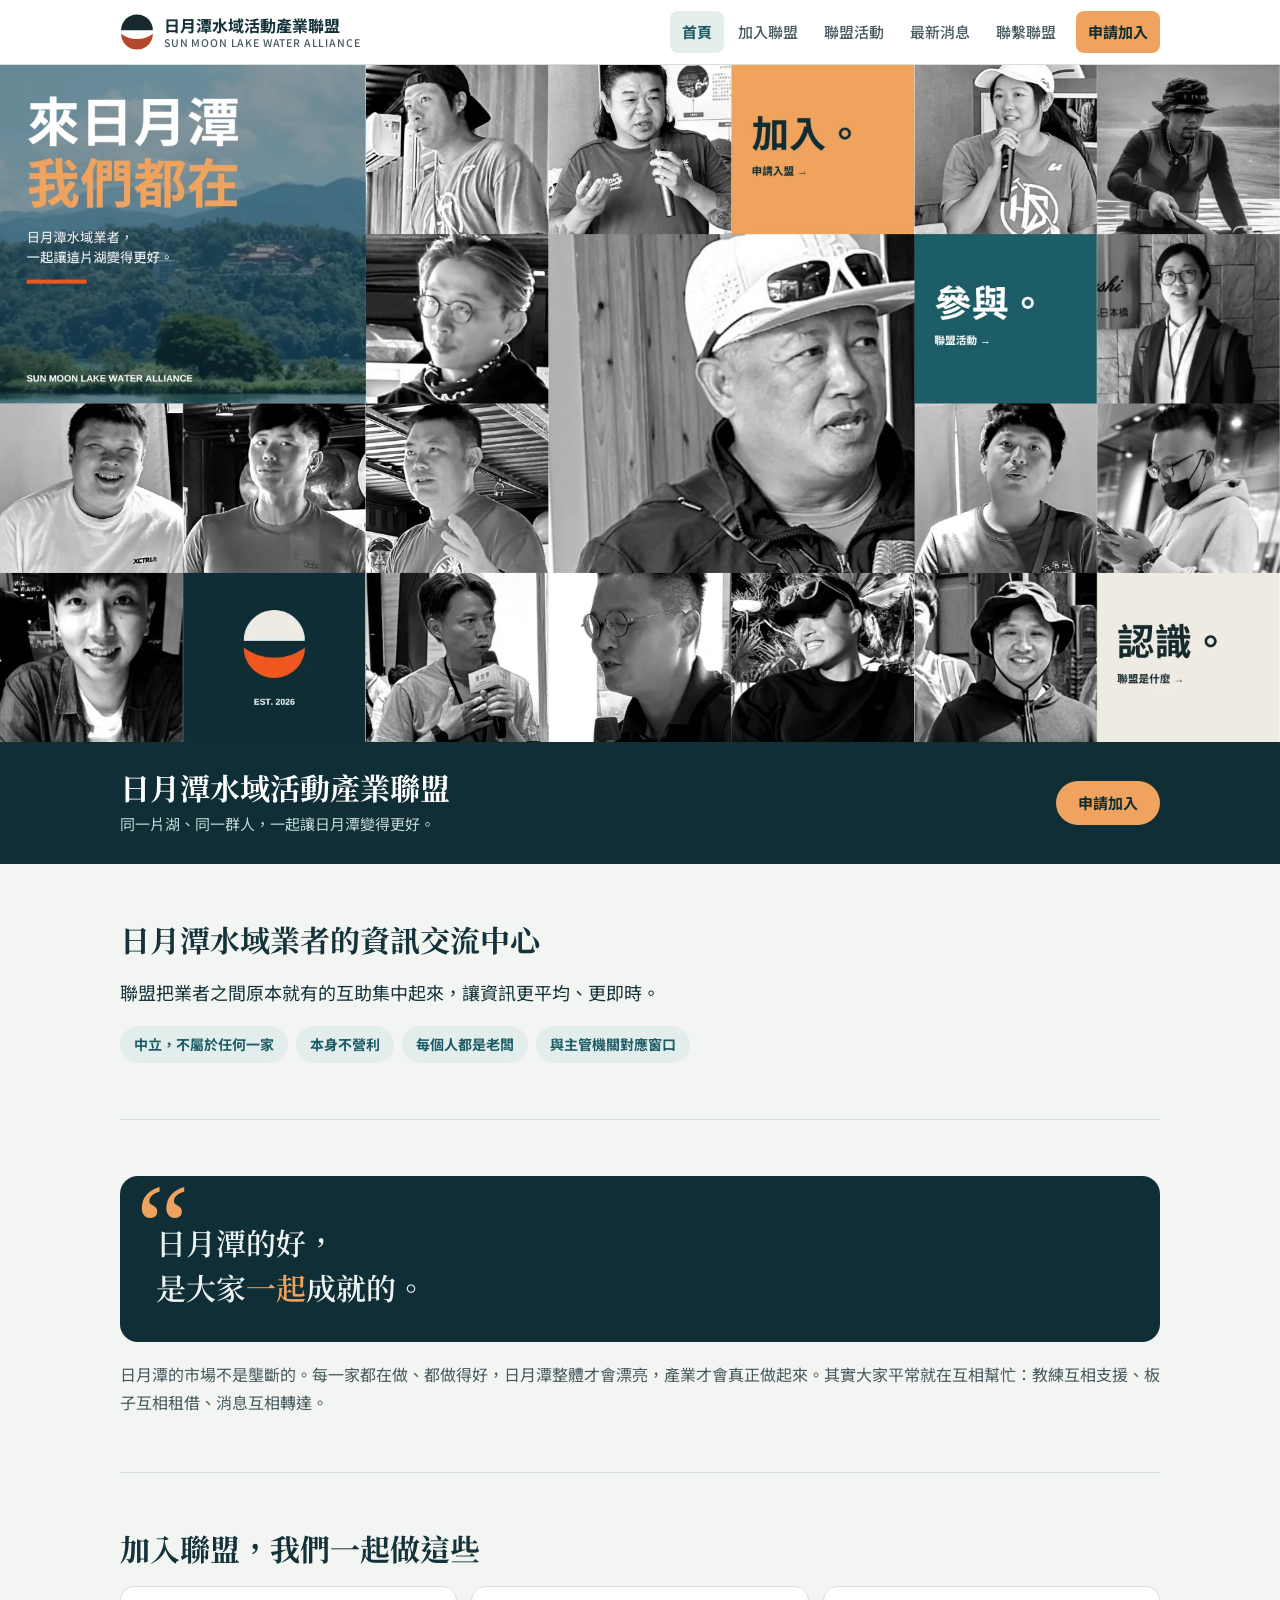
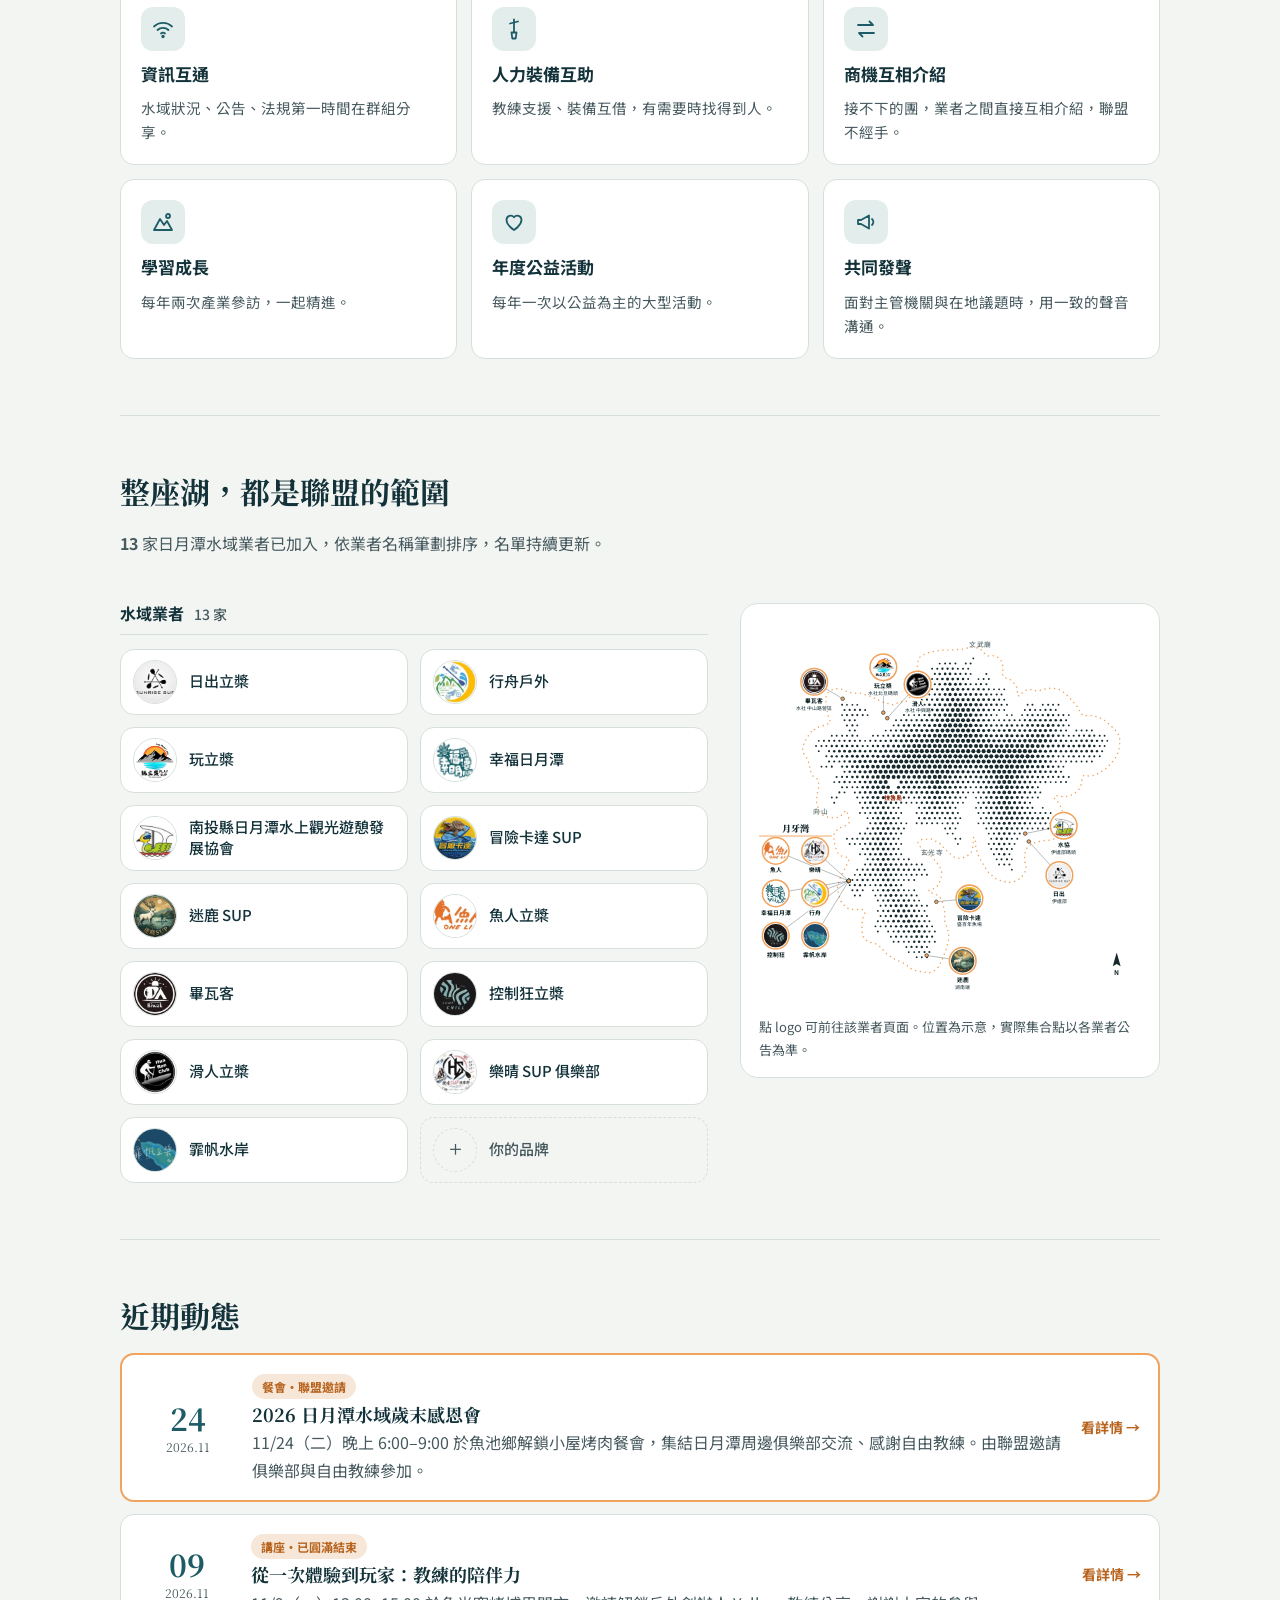
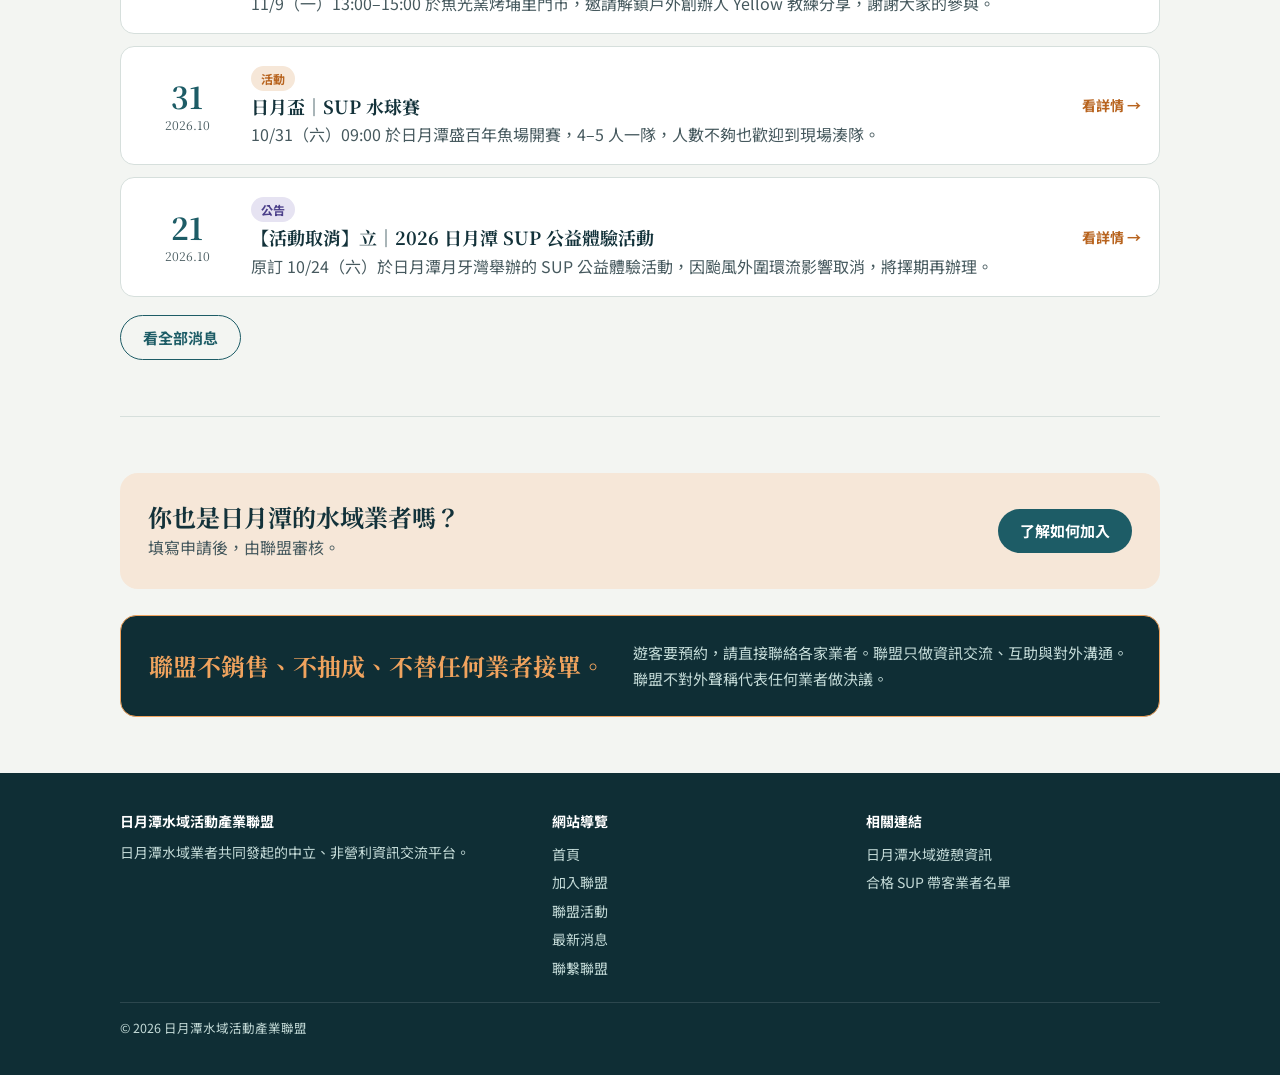
==== commit 06a9932b: "歲末感恩會：主圖改日月潭湖景、時間寫法改為晚上 6:00–9:00、烤肉示意圖更換、俱樂部全名並移除森町邦、改為做東俱樂部／受邀教練並補上教練支援俱樂部 Co-Authored-By: Claude " ====
--- a/index.html
+++ b/index.html
@@ -72,7 +72,7 @@
   </section>
   <section class="sec">
     <h2>近期動態</h2>
-    <div class="news-list"><a class="news pin" data-c="ev" href="/events/year-end-2026/"><div class="date"><b>24</b><small>2026.11</small></div><div><span class="badge ev">餐會・聯盟邀請</span><h3>2026 日月潭水域<wbr>歲末感恩會</h3><p class="muted">11/24（二）18:00–21:00 於魚池鄉解鎖小屋烤肉餐會，集結日月潭周邊俱樂部交流、感謝自由教練。由聯盟邀請俱樂部與自由教練參加。</p></div><span class="go">看詳情 →</span></a><a class="news" data-c="ev" href="/news/coach-talk-2026/"><div class="date"><b>09</b><small>2026.11</small></div><div><span class="badge ev">講座・已圓滿結束</span><h3>從一次體驗到玩家：<wbr>教練的陪伴力</h3><p class="muted">11/9（一）13:00–15:00 於魚光窯烤埔里門市，邀請解鎖戶外創辦人 Yellow 教練分享，謝謝大家的參與。</p></div><span class="go">看詳情 →</span></a><a class="news" data-c="ev" href="/news/sup-polo-2026/"><div class="date"><b>31</b><small>2026.10</small></div><div><span class="badge ev">活動</span><h3>日月盃｜SUP 水球賽</h3><p class="muted">10/31（六）09:00 於日月潭盛百年魚場開賽，4–5 人一隊，人數不夠也歡迎到現場湊隊。</p></div><span class="go">看詳情 →</span></a><a class="news" data-c="an" href="/news/li-sup-2026-cancel/"><div class="date"><b>21</b><small>2026.10</small></div><div><span class="badge an">公告</span><h3>【活動取消】立｜2026 日月潭 SUP 公益體驗活動</h3><p class="muted">原訂 10/24（六）於日月潭月牙灣舉辦的 SUP 公益體驗活動，因颱風外圍環流影響取消，將擇期再辦理。</p></div><span class="go">看詳情 →</span></a></div>
+    <div class="news-list"><a class="news pin" data-c="ev" href="/events/year-end-2026/"><div class="date"><b>24</b><small>2026.11</small></div><div><span class="badge ev">餐會・聯盟邀請</span><h3>2026 日月潭水域<wbr>歲末感恩會</h3><p class="muted">11/24（二）晚上 6:00–9:00 於魚池鄉解鎖小屋烤肉餐會，集結日月潭周邊俱樂部交流、感謝自由教練。由聯盟邀請俱樂部與自由教練參加。</p></div><span class="go">看詳情 →</span></a><a class="news" data-c="ev" href="/news/coach-talk-2026/"><div class="date"><b>09</b><small>2026.11</small></div><div><span class="badge ev">講座・已圓滿結束</span><h3>從一次體驗到玩家：<wbr>教練的陪伴力</h3><p class="muted">11/9（一）13:00–15:00 於魚光窯烤埔里門市，邀請解鎖戶外創辦人 Yellow 教練分享，謝謝大家的參與。</p></div><span class="go">看詳情 →</span></a><a class="news" data-c="ev" href="/news/sup-polo-2026/"><div class="date"><b>31</b><small>2026.10</small></div><div><span class="badge ev">活動</span><h3>日月盃｜SUP 水球賽</h3><p class="muted">10/31（六）09:00 於日月潭盛百年魚場開賽，4–5 人一隊，人數不夠也歡迎到現場湊隊。</p></div><span class="go">看詳情 →</span></a><a class="news" data-c="an" href="/news/li-sup-2026-cancel/"><div class="date"><b>21</b><small>2026.10</small></div><div><span class="badge an">公告</span><h3>【活動取消】立｜2026 日月潭 SUP 公益體驗活動</h3><p class="muted">原訂 10/24（六）於日月潭月牙灣舉辦的 SUP 公益體驗活動，因颱風外圍環流影響取消，將擇期再辦理。</p></div><span class="go">看詳情 →</span></a></div>
     <a class="btn btn-ghost" href="/news/" style="align-self:flex-start">看全部消息</a>
   </section>
   <section class="sec">
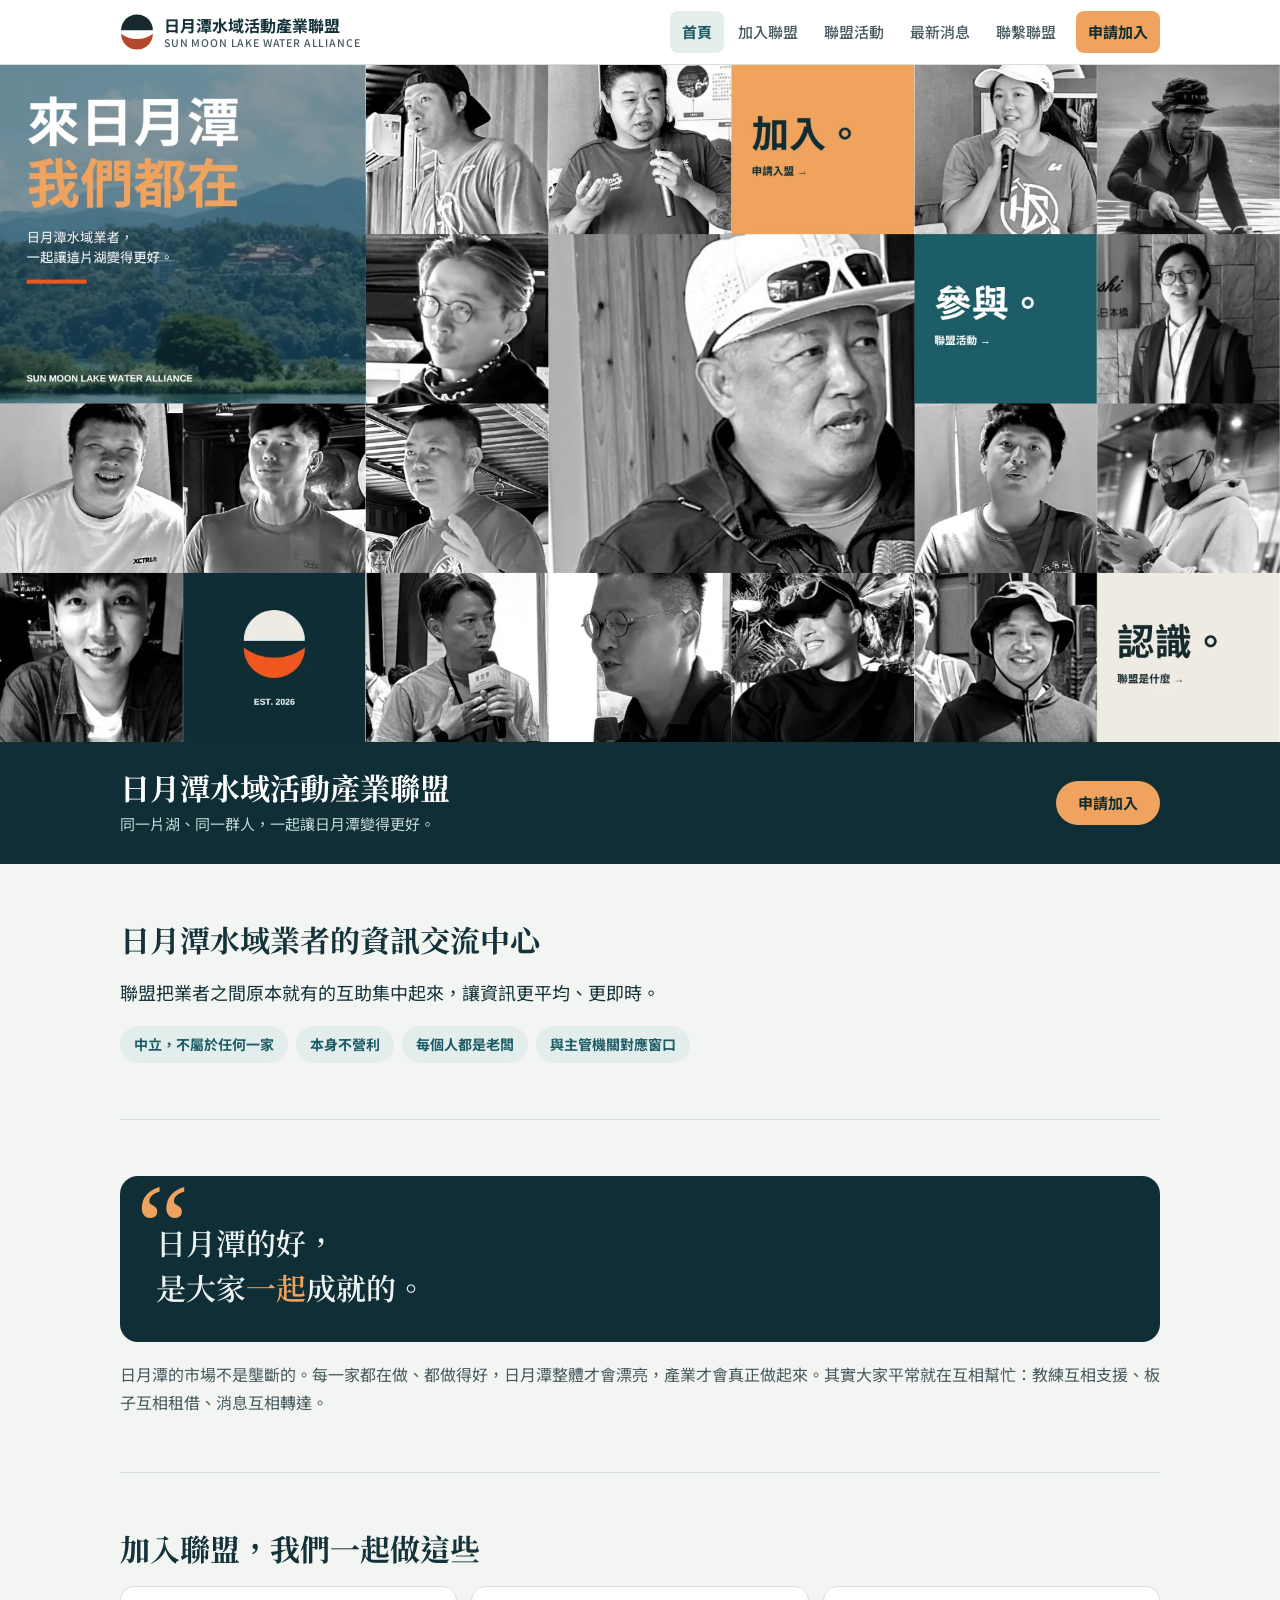
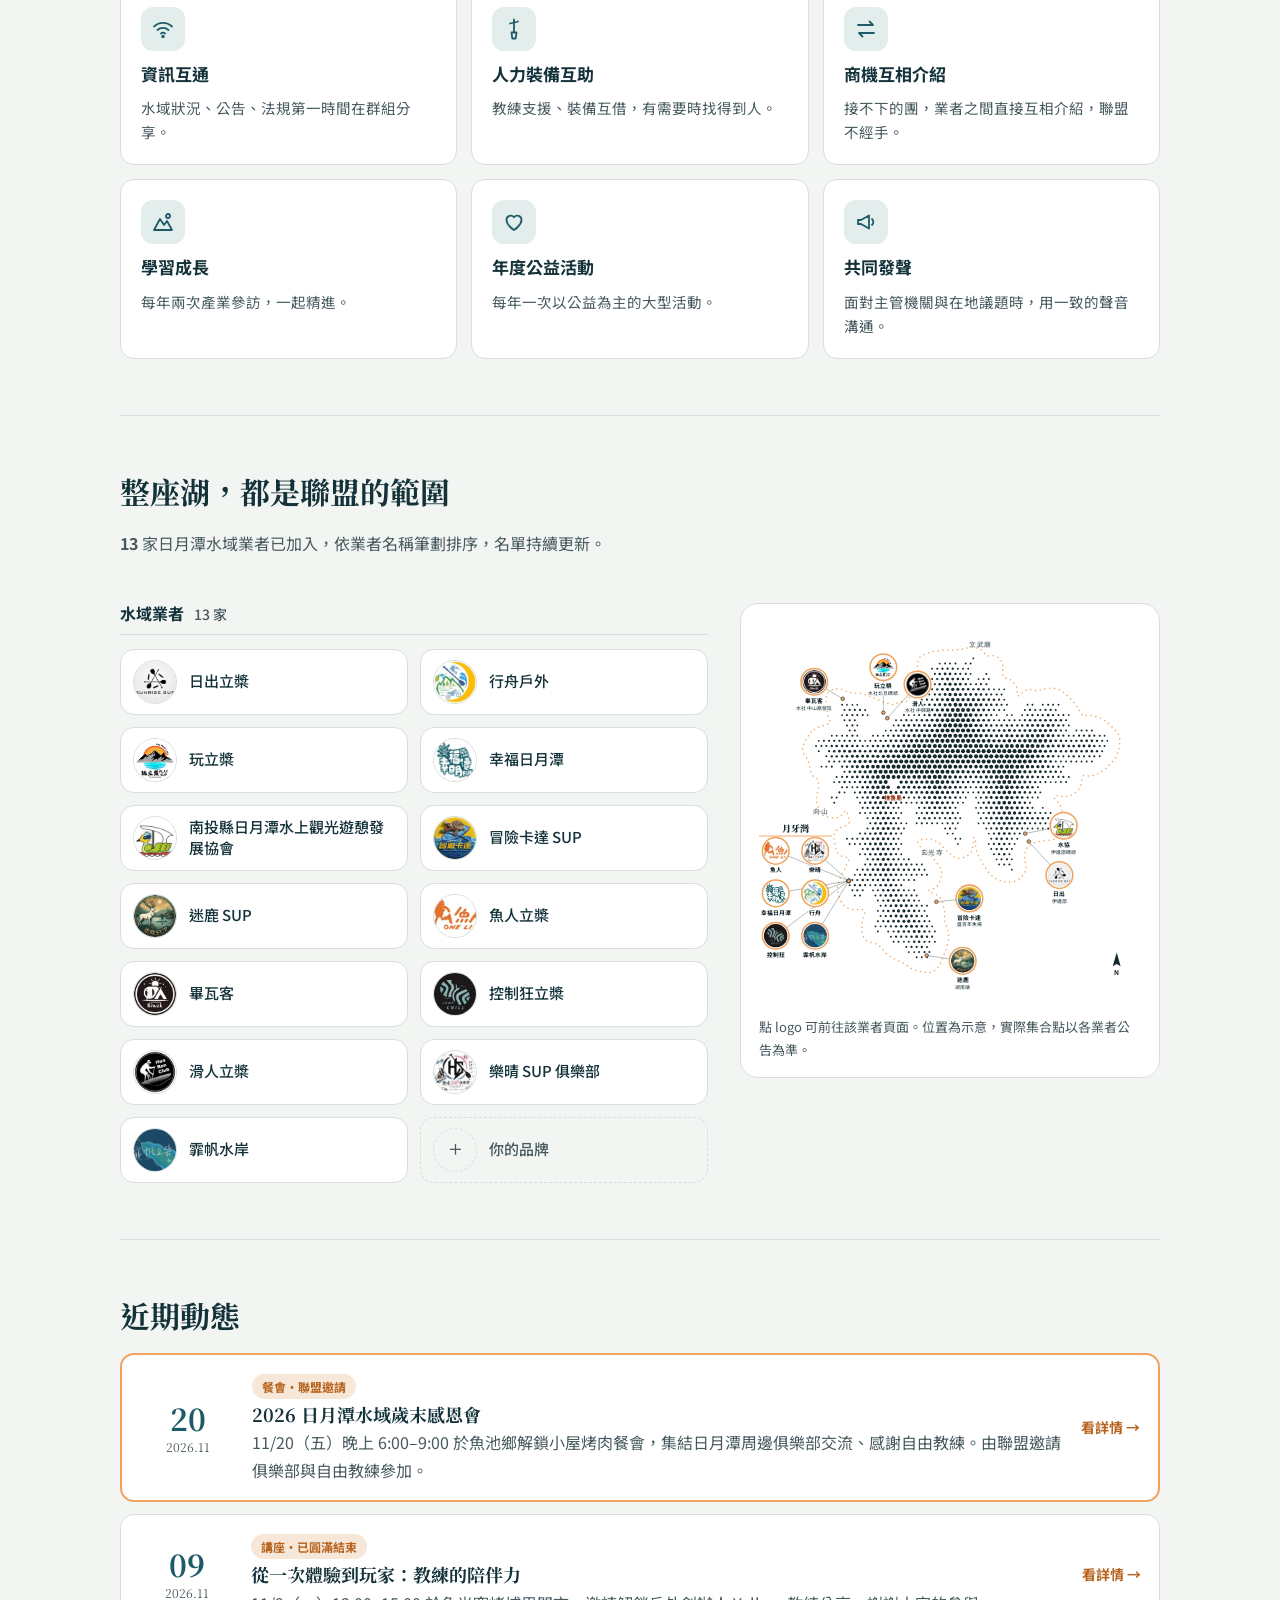
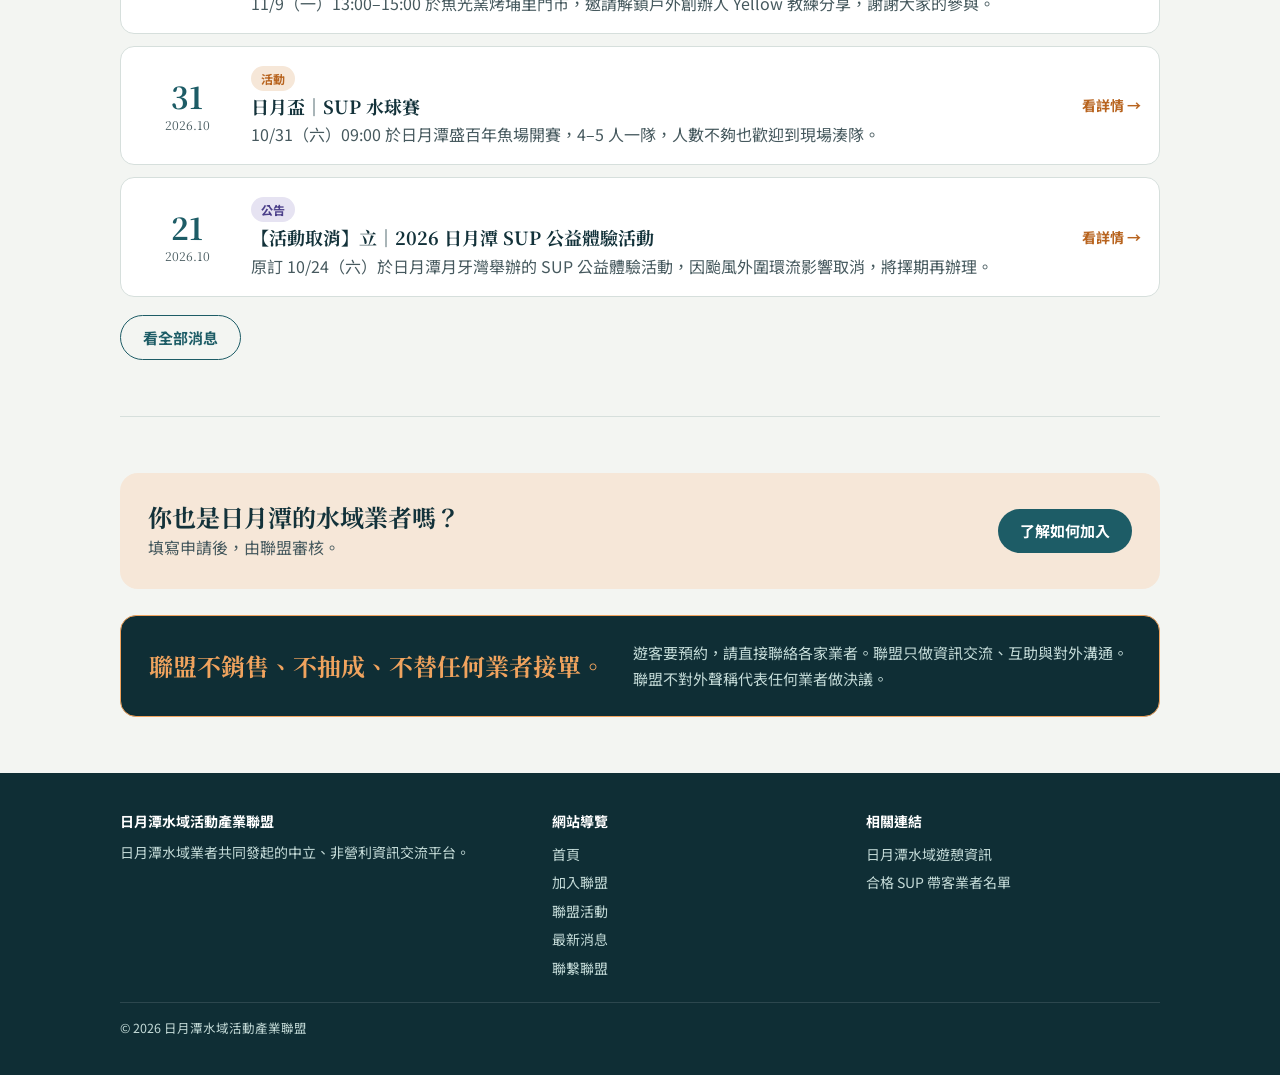
==== commit 9c6ba9da: "歲末感恩會：日期更正為 11/20（五） Co-Authored-By: Claude Opus 5.5 <noreply@anthropic.com> Claude-Session: https:/" ====
--- a/index.html
+++ b/index.html
@@ -72,7 +72,7 @@
   </section>
   <section class="sec">
     <h2>近期動態</h2>
-    <div class="news-list"><a class="news pin" data-c="ev" href="/events/year-end-2026/"><div class="date"><b>24</b><small>2026.11</small></div><div><span class="badge ev">餐會・聯盟邀請</span><h3>2026 日月潭水域<wbr>歲末感恩會</h3><p class="muted">11/24（二）晚上 6:00–9:00 於魚池鄉解鎖小屋烤肉餐會，集結日月潭周邊俱樂部交流、感謝自由教練。由聯盟邀請俱樂部與自由教練參加。</p></div><span class="go">看詳情 →</span></a><a class="news" data-c="ev" href="/news/coach-talk-2026/"><div class="date"><b>09</b><small>2026.11</small></div><div><span class="badge ev">講座・已圓滿結束</span><h3>從一次體驗到玩家：<wbr>教練的陪伴力</h3><p class="muted">11/9（一）13:00–15:00 於魚光窯烤埔里門市，邀請解鎖戶外創辦人 Yellow 教練分享，謝謝大家的參與。</p></div><span class="go">看詳情 →</span></a><a class="news" data-c="ev" href="/news/sup-polo-2026/"><div class="date"><b>31</b><small>2026.10</small></div><div><span class="badge ev">活動</span><h3>日月盃｜SUP 水球賽</h3><p class="muted">10/31（六）09:00 於日月潭盛百年魚場開賽，4–5 人一隊，人數不夠也歡迎到現場湊隊。</p></div><span class="go">看詳情 →</span></a><a class="news" data-c="an" href="/news/li-sup-2026-cancel/"><div class="date"><b>21</b><small>2026.10</small></div><div><span class="badge an">公告</span><h3>【活動取消】立｜2026 日月潭 SUP 公益體驗活動</h3><p class="muted">原訂 10/24（六）於日月潭月牙灣舉辦的 SUP 公益體驗活動，因颱風外圍環流影響取消，將擇期再辦理。</p></div><span class="go">看詳情 →</span></a></div>
+    <div class="news-list"><a class="news pin" data-c="ev" href="/events/year-end-2026/"><div class="date"><b>20</b><small>2026.11</small></div><div><span class="badge ev">餐會・聯盟邀請</span><h3>2026 日月潭水域<wbr>歲末感恩會</h3><p class="muted">11/20（五）晚上 6:00–9:00 於魚池鄉解鎖小屋烤肉餐會，集結日月潭周邊俱樂部交流、感謝自由教練。由聯盟邀請俱樂部與自由教練參加。</p></div><span class="go">看詳情 →</span></a><a class="news" data-c="ev" href="/news/coach-talk-2026/"><div class="date"><b>09</b><small>2026.11</small></div><div><span class="badge ev">講座・已圓滿結束</span><h3>從一次體驗到玩家：<wbr>教練的陪伴力</h3><p class="muted">11/9（一）13:00–15:00 於魚光窯烤埔里門市，邀請解鎖戶外創辦人 Yellow 教練分享，謝謝大家的參與。</p></div><span class="go">看詳情 →</span></a><a class="news" data-c="ev" href="/news/sup-polo-2026/"><div class="date"><b>31</b><small>2026.10</small></div><div><span class="badge ev">活動</span><h3>日月盃｜SUP 水球賽</h3><p class="muted">10/31（六）09:00 於日月潭盛百年魚場開賽，4–5 人一隊，人數不夠也歡迎到現場湊隊。</p></div><span class="go">看詳情 →</span></a><a class="news" data-c="an" href="/news/li-sup-2026-cancel/"><div class="date"><b>21</b><small>2026.10</small></div><div><span class="badge an">公告</span><h3>【活動取消】立｜2026 日月潭 SUP 公益體驗活動</h3><p class="muted">原訂 10/24（六）於日月潭月牙灣舉辦的 SUP 公益體驗活動，因颱風外圍環流影響取消，將擇期再辦理。</p></div><span class="go">看詳情 →</span></a></div>
     <a class="btn btn-ghost" href="/news/" style="align-self:flex-start">看全部消息</a>
   </section>
   <section class="sec">
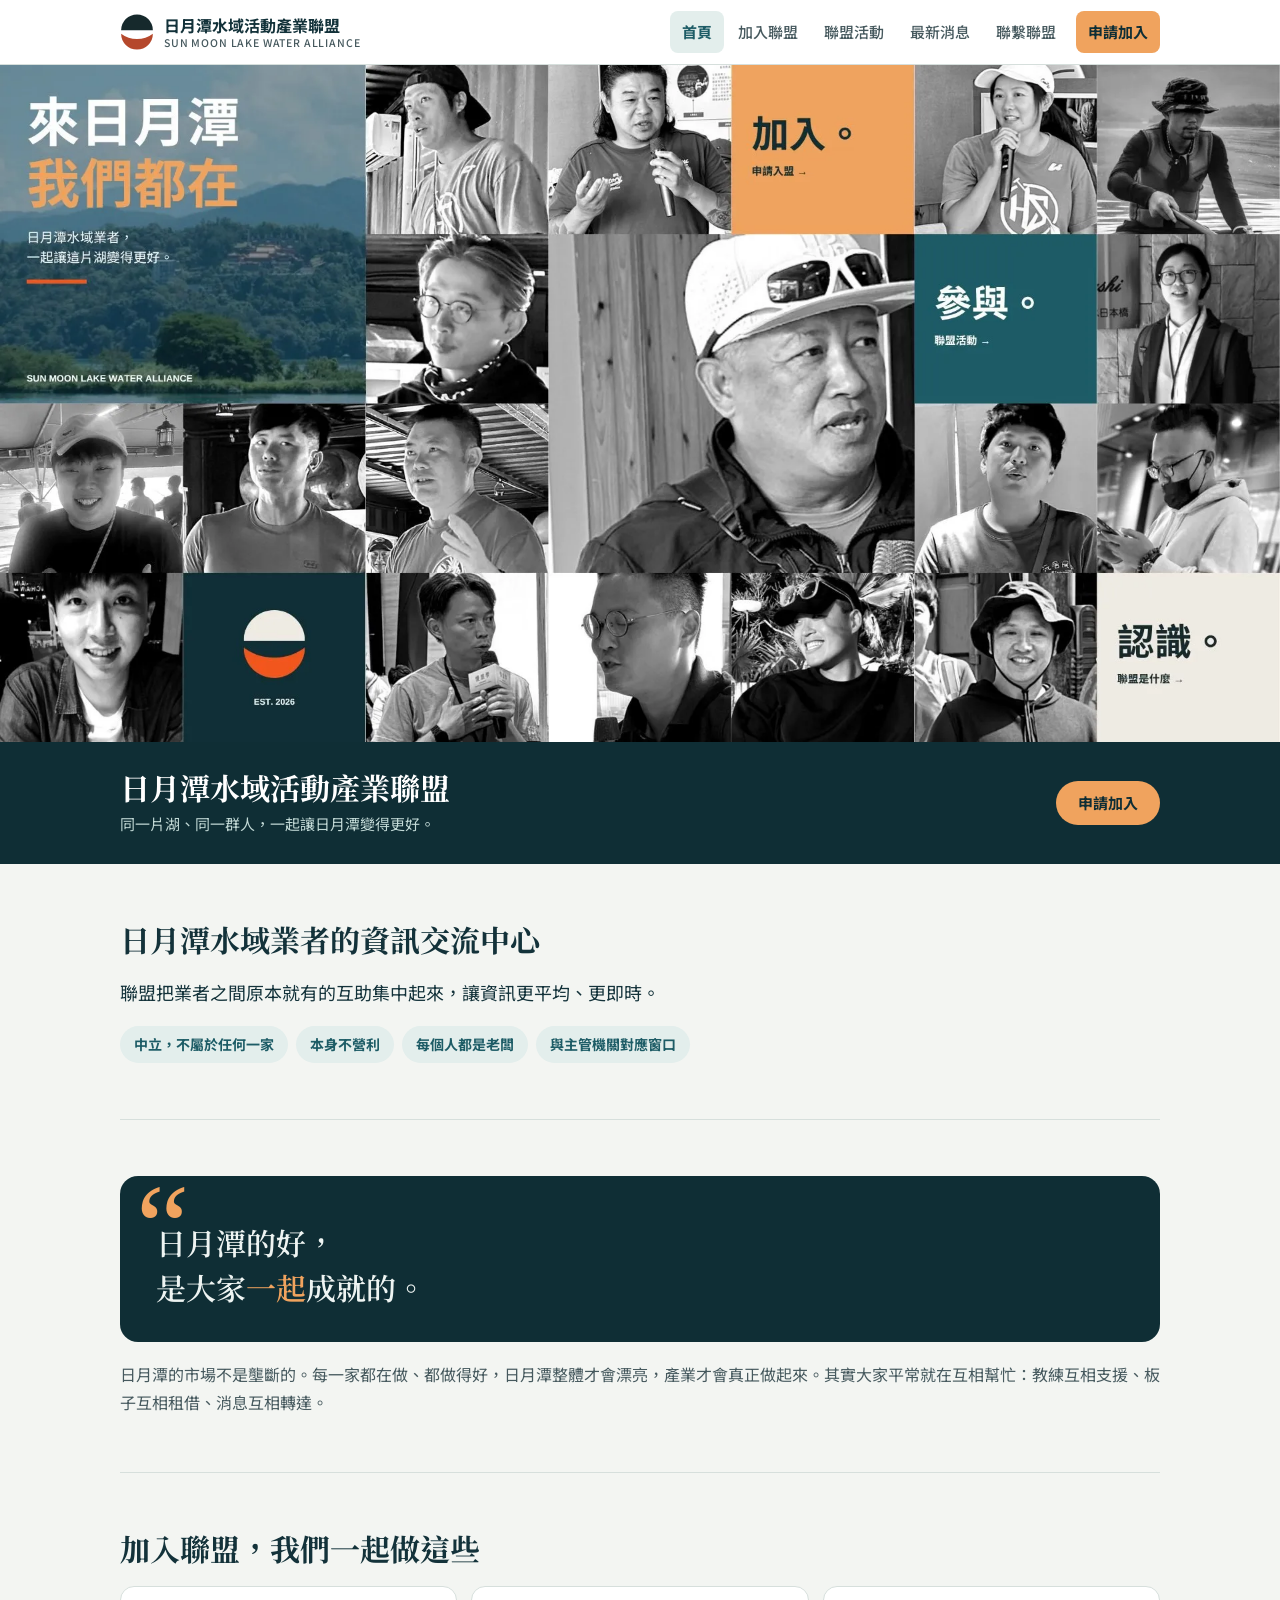
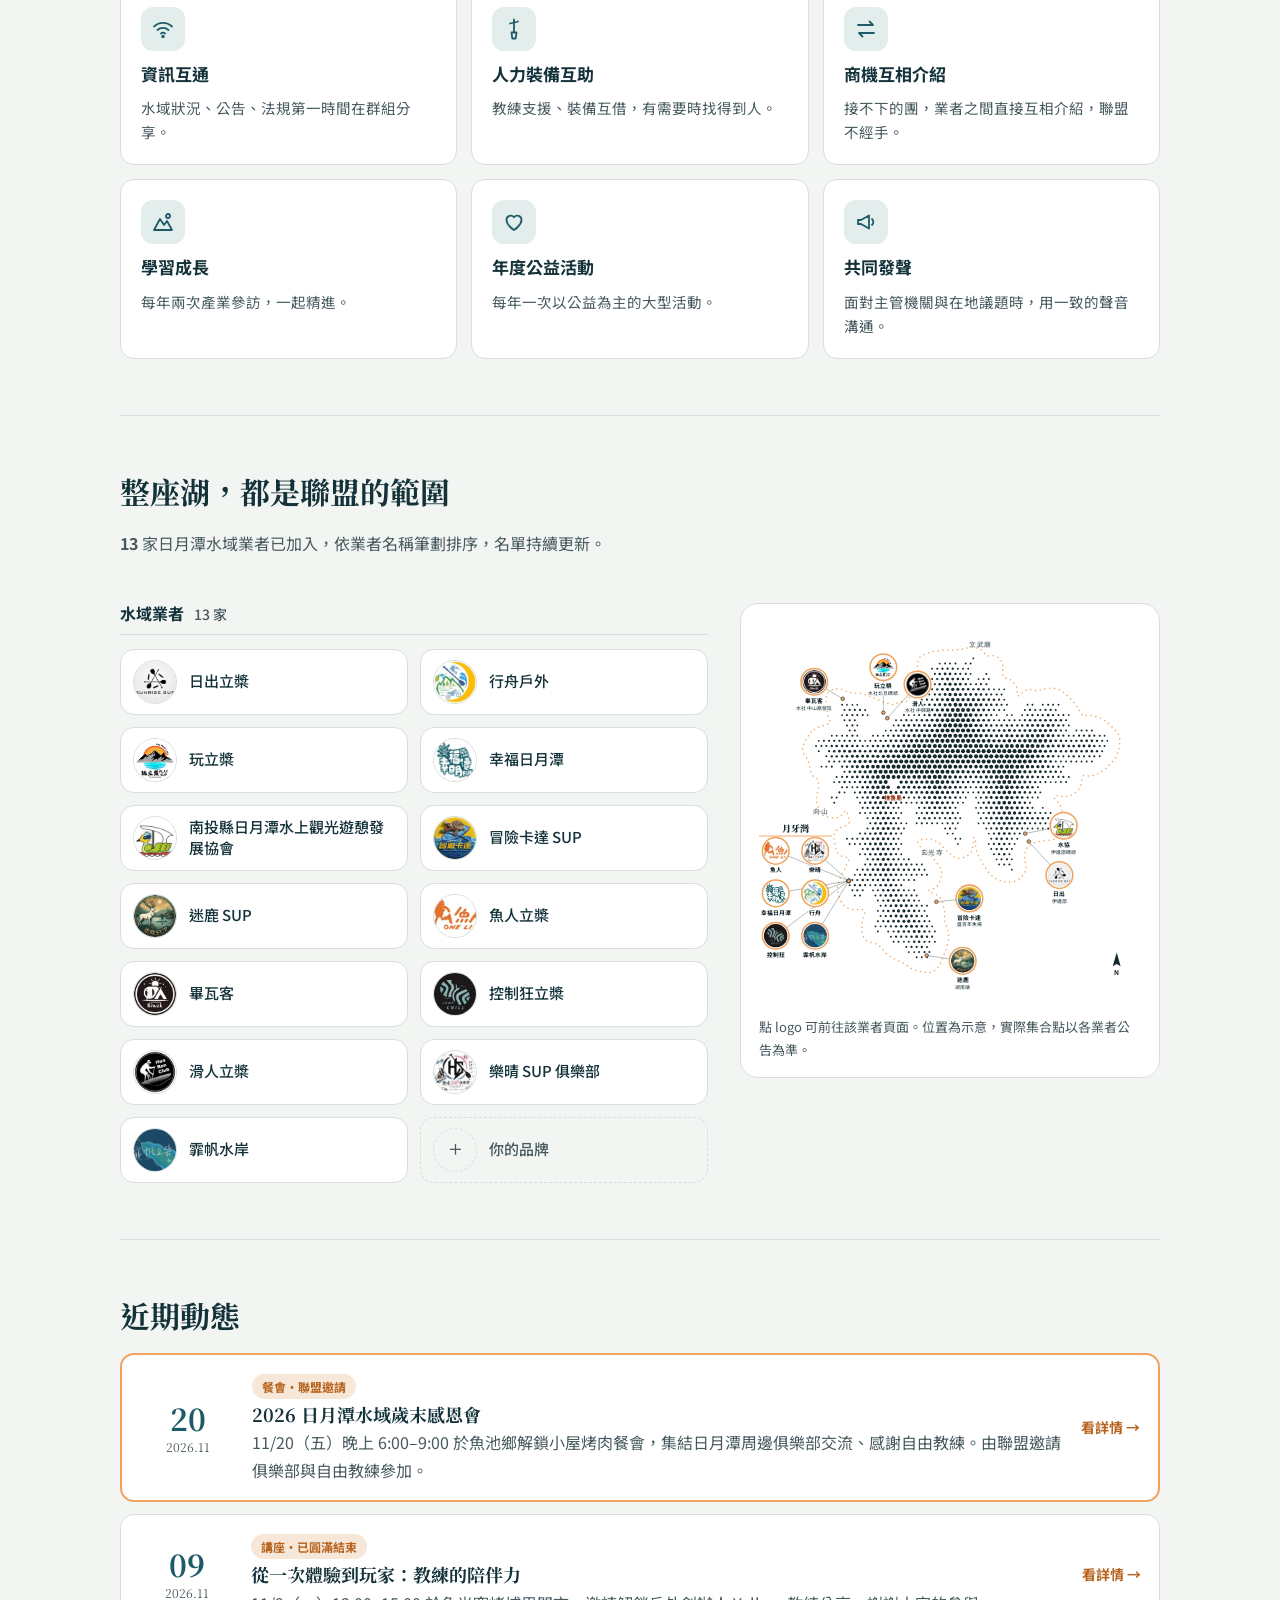
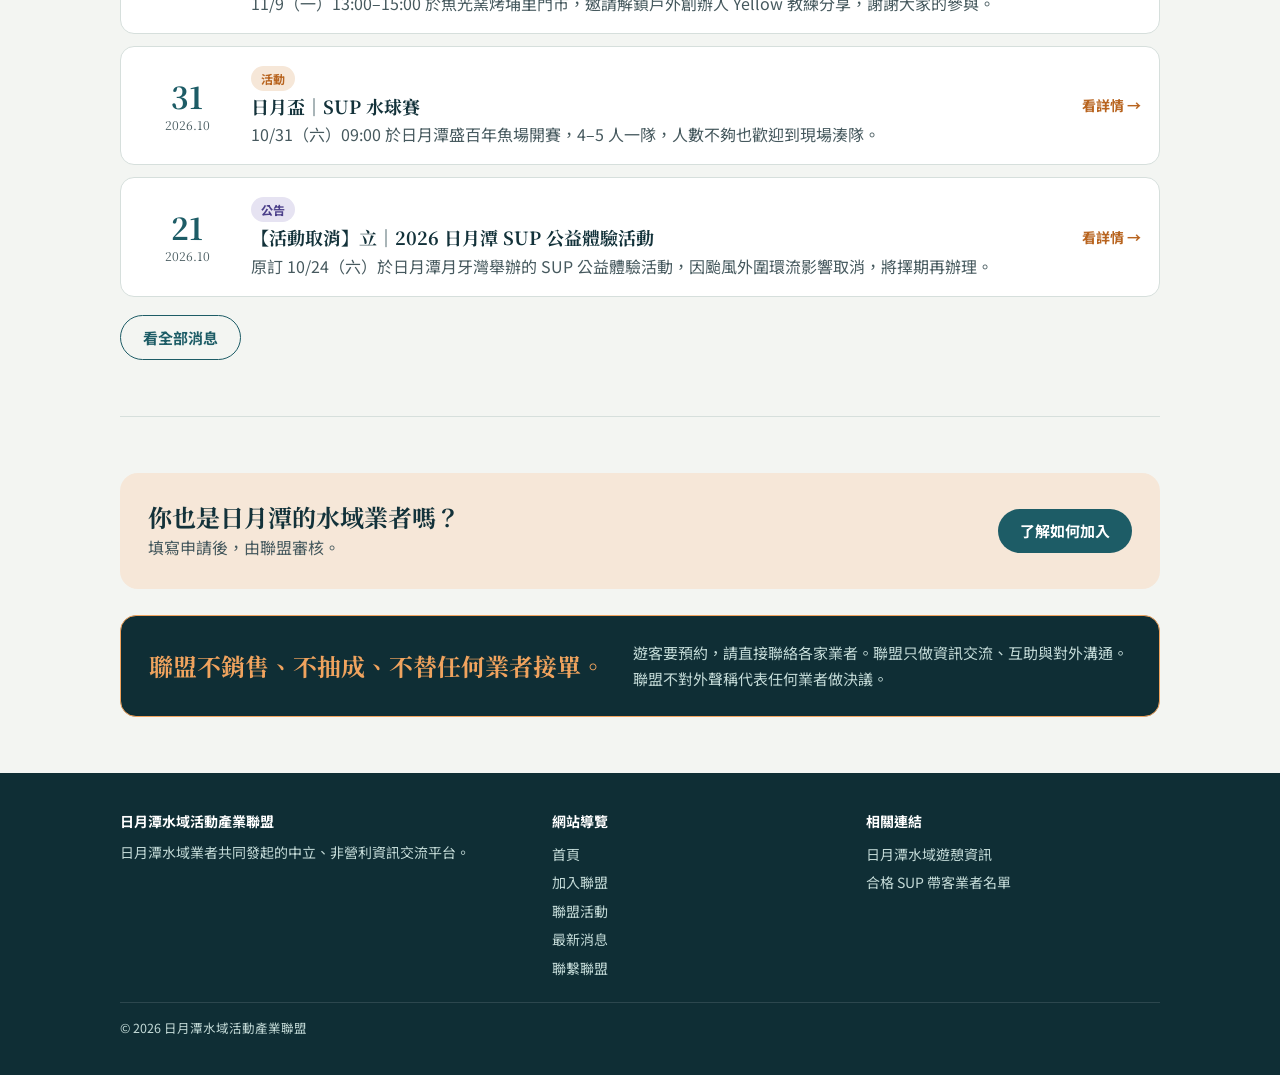
==== commit 2c795f47: "首頁人像牆：控制狂士瑞換新照片 Co-Authored-By: Claude Opus 5.5 <noreply@anthropic.com> Claude-Session: https://clau" ====
--- a/index.html
+++ b/index.html
@@ -32,8 +32,8 @@
 <section class="hero" data-hide-sticky>
   <div class="hero-art">
     <picture>
-      <source type="image/webp" srcset="/assets/img/hero-members-960.webp 960w, /assets/img/hero-members.webp 1920w" sizes="100vw">
-      <img class="hero-img" src="/assets/img/hero-members.jpg" alt="來日月潭，我們都在：日月潭湖景與聯盟業者夥伴們的人像牆" width="1920" height="1016" fetchpriority="high">
+      <source type="image/webp" srcset="/assets/img/hero-members-960.webp?v=20261121 960w, /assets/img/hero-members.webp?v=20261121 1920w" sizes="100vw">
+      <img class="hero-img" src="/assets/img/hero-members.jpg?v=20261121" alt="來日月潭，我們都在：日月潭湖景與聯盟業者夥伴們的人像牆" width="1920" height="1016" fetchpriority="high">
     </picture>
     <a class="hot hot-join" href="/join/" aria-label="加入聯盟：申請入盟"></a>
     <a class="hot hot-events" href="/events/" aria-label="參與聯盟活動"></a>
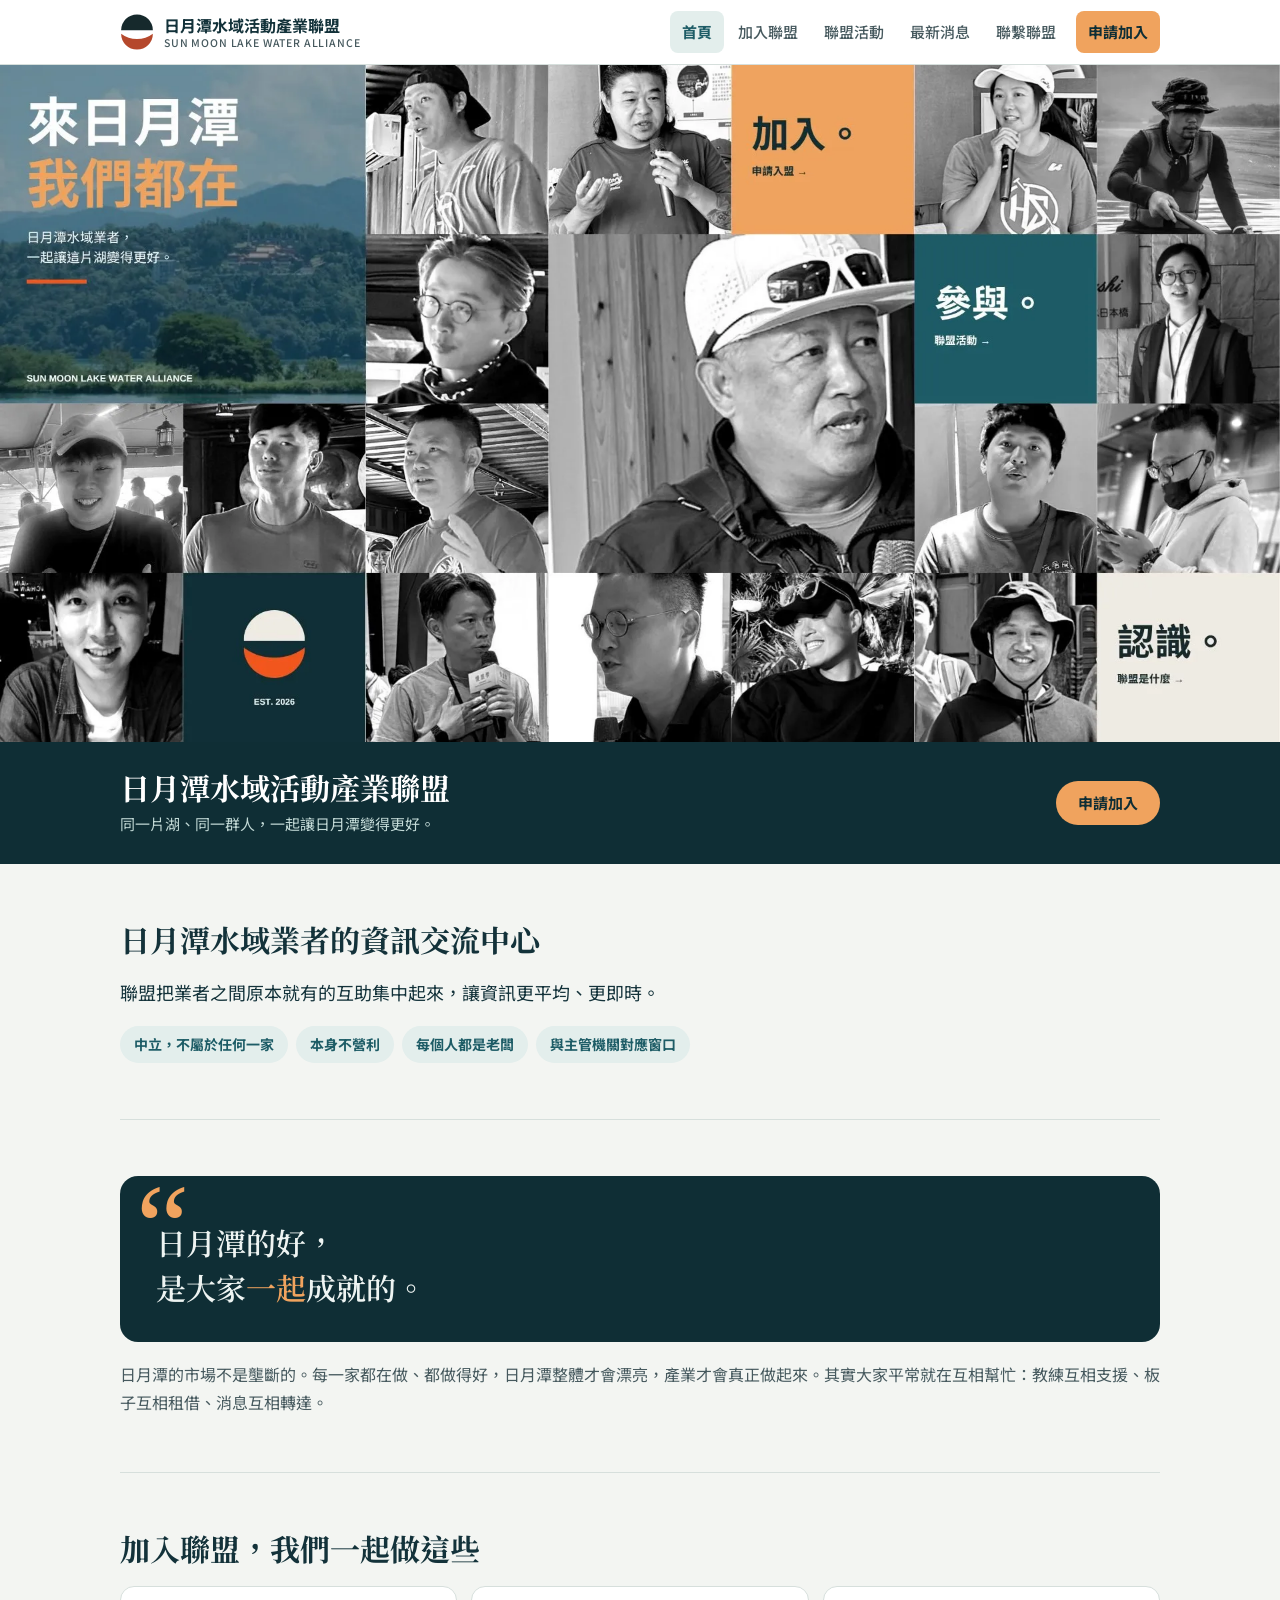
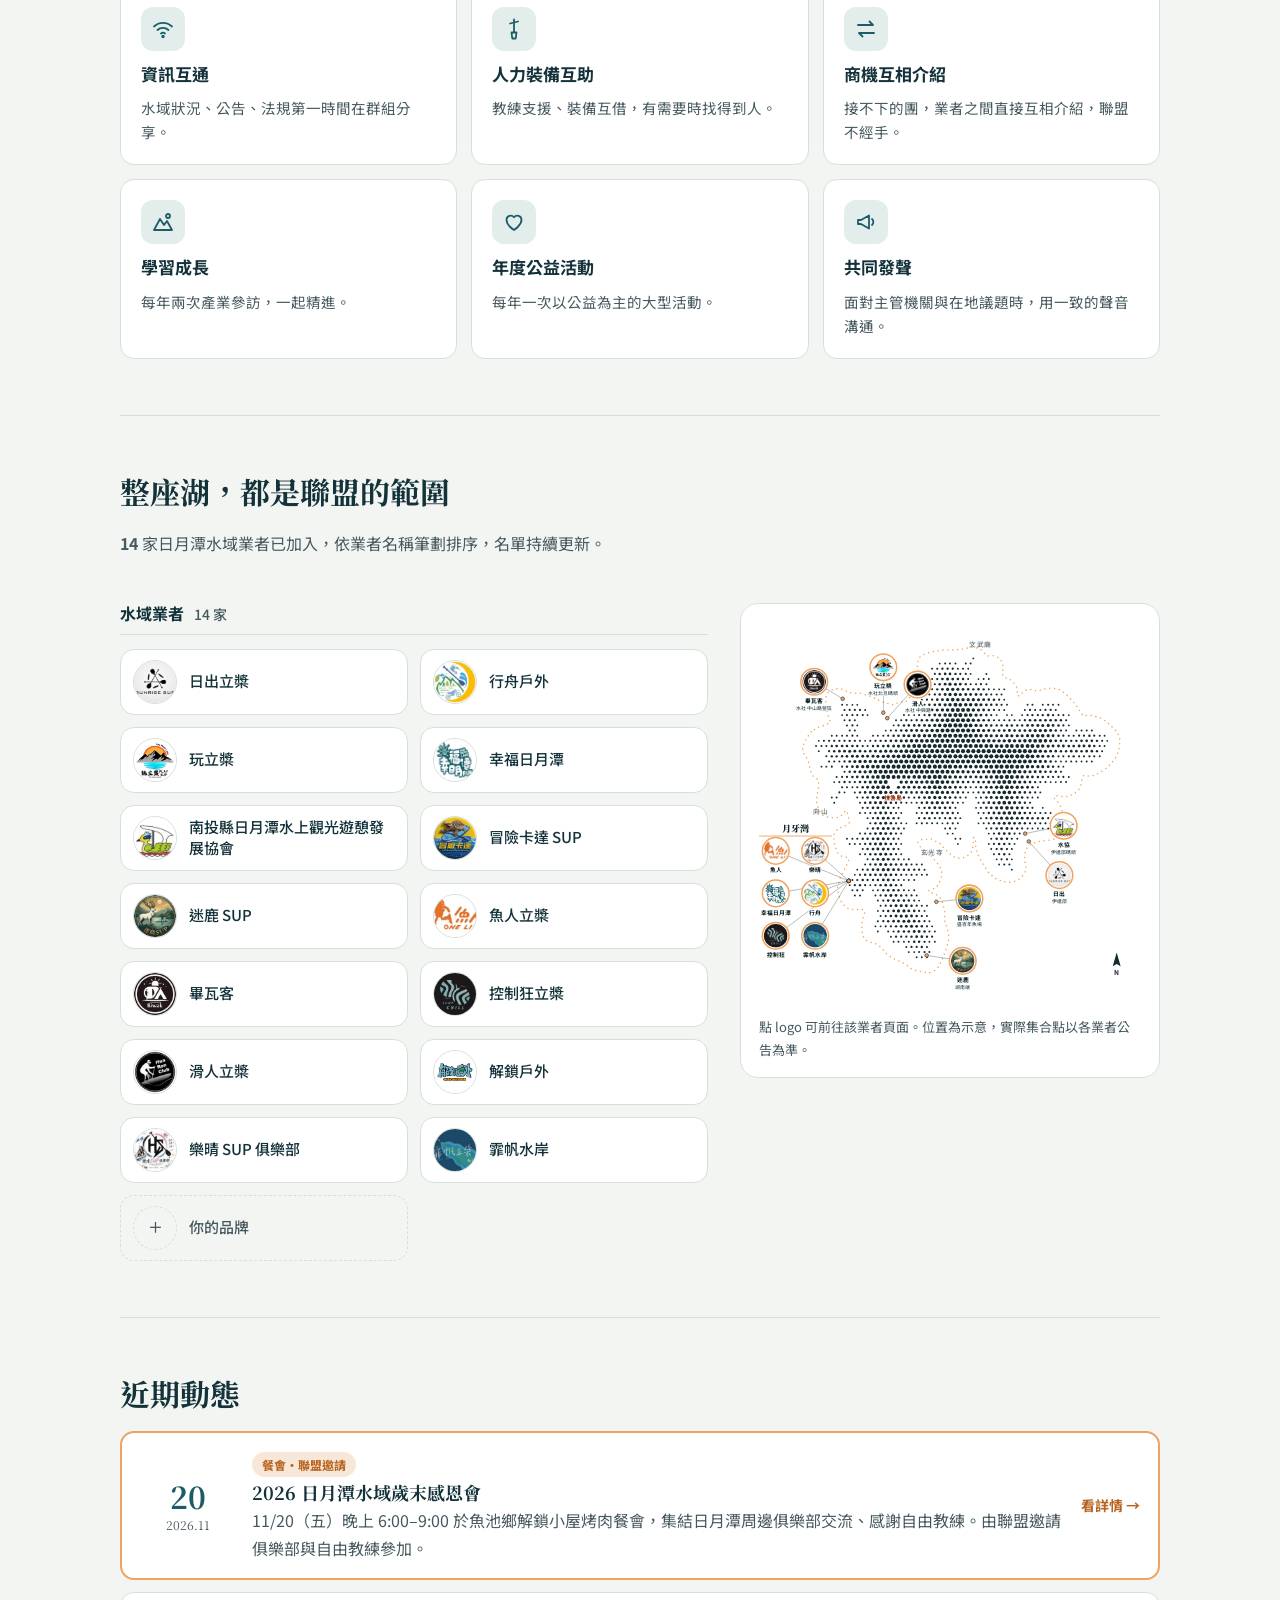
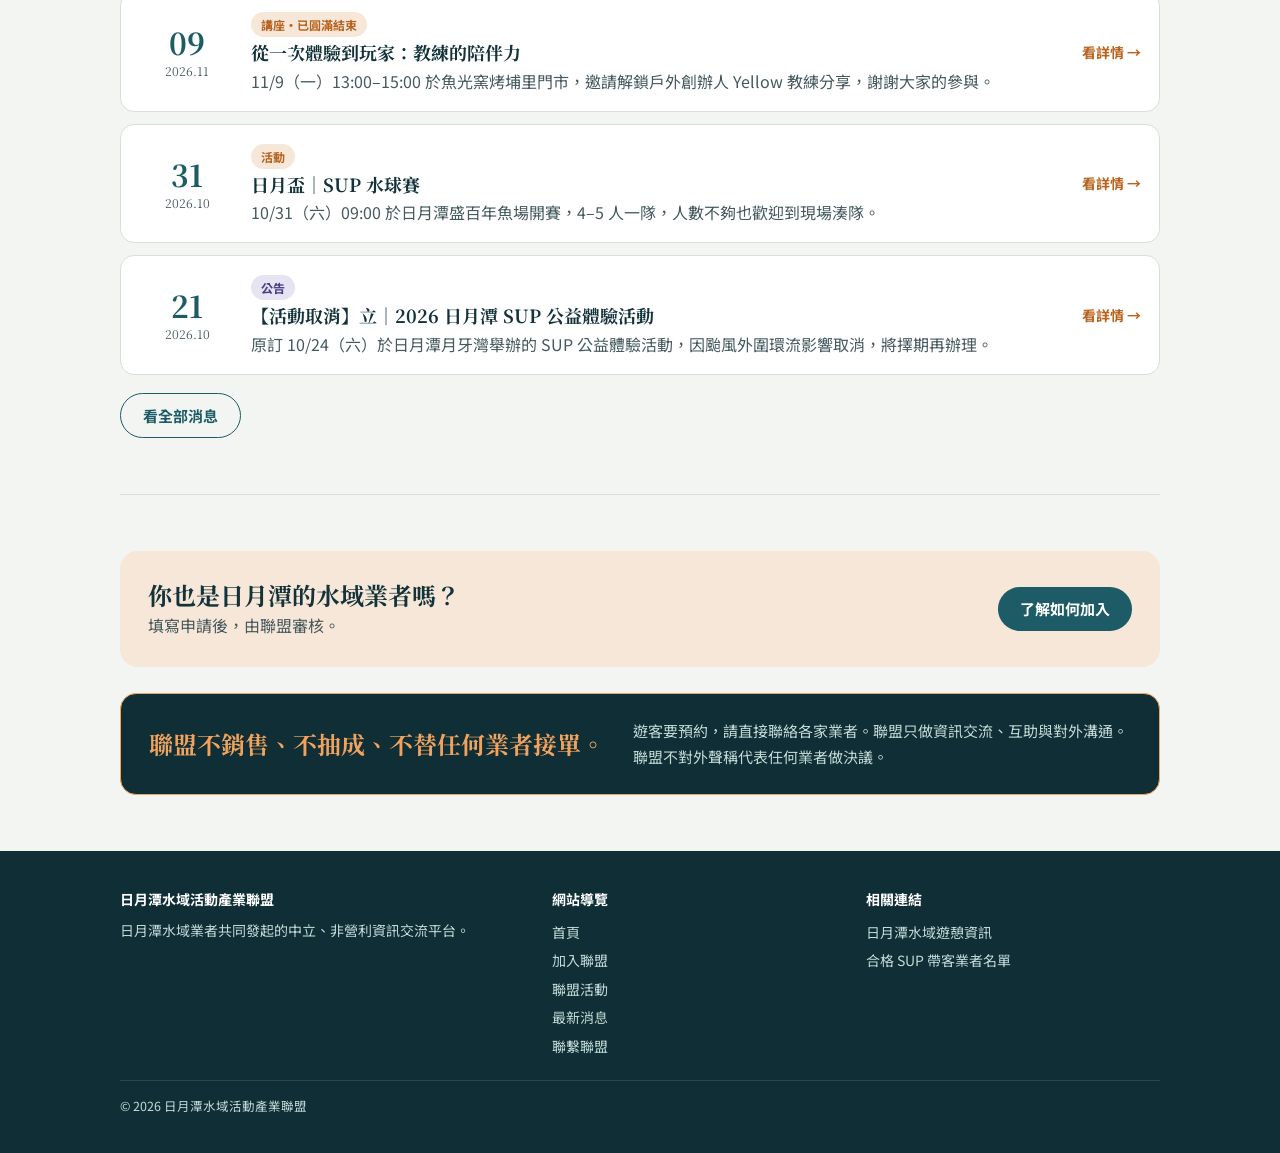
==== commit 8eb9a9fd: "業者名單新增解鎖戶外（共 14 家） Co-Authored-By: Claude Opus 5.5 <noreply@anthropic.com> Claude-Session: https://c" ====
--- a/index.html
+++ b/index.html
@@ -61,11 +61,11 @@
   </section>
   <section class="sec" id="members">
     <h2>整座湖，都是聯盟的範圍</h2>
-    <p class="muted"><b>13</b> 家日月潭水域業者已加入，依業者名稱筆劃排序，名單持續更新。</p>
+    <p class="muted"><b>14</b> 家日月潭水域業者已加入，依業者名稱筆劃排序，名單持續更新。</p>
     <div class="mem-wrap">
       <div class="mem-list">
-        <h3 class="mem-grp">水域業者<span>13 家</span></h3>
-        <div class="mem-grid"><a class="mem-tile" href="https://www.facebook.com/supsunrise/" target="_blank" rel="noopener"><img src="/assets/logos/sunrise.jpg" alt="日出立槳 logo" loading="lazy" width="44" height="44"><span>日出立槳</span></a><a class="mem-tile" href="https://www.facebook.com/GoSUPTW/" target="_blank" rel="noopener"><img src="/assets/logos/gosup.jpg" alt="行舟戶外 logo" loading="lazy" width="44" height="44"><span>行舟戶外</span></a><a class="mem-tile" href="https://www.sunmoonlakesup.com.tw/" target="_blank" rel="noopener"><img src="/assets/logos/playsup.jpg" alt="玩立槳 logo" loading="lazy" width="44" height="44"><span>玩立槳</span></a><a class="mem-tile" href="https://www.facebook.com/SunMoonLakeFun/" target="_blank" rel="noopener"><img src="/assets/logos/xingfu.jpg" alt="幸福日月潭 logo" loading="lazy" width="44" height="44"><span>幸福日月潭</span></a><a class="mem-tile" href="https://www.facebook.com/Sun.Moon.Lake.Pedal/" target="_blank" rel="noopener"><img src="/assets/logos/shuixie.jpg" alt="南投縣日月潭水上觀光遊憩發展協會 logo" loading="lazy" width="44" height="44"><span>南投縣日月潭水上觀光遊憩發展協會</span></a><a class="mem-tile" href="https://www.kadasup.net/" target="_blank" rel="noopener"><img src="/assets/logos/kadasup.jpg" alt="冒險卡達 SUP logo" loading="lazy" width="44" height="44"><span>冒險卡達 SUP</span></a><a class="mem-tile" href="https://www.facebook.com/100088424755493/" target="_blank" rel="noopener"><img src="/assets/logos/milu.jpg" alt="迷鹿 SUP logo" loading="lazy" width="44" height="44"><span>迷鹿 SUP</span></a><a class="mem-tile" href="https://gosup.tw/" target="_blank" rel="noopener"><img src="/assets/logos/onelife.jpg" alt="魚人立槳 logo" loading="lazy" width="44" height="44"><span>魚人立槳</span></a><a class="mem-tile" href="https://www.facebook.com/biwak555/" target="_blank" rel="noopener"><img src="/assets/logos/biwak.jpg" alt="畢瓦客 logo" loading="lazy" width="44" height="44"><span>畢瓦客</span></a><a class="mem-tile" href="https://www.facebook.com/COMECHILLLLL/" target="_blank" rel="noopener"><img src="/assets/logos/comechill.jpg" alt="控制狂立槳 logo" loading="lazy" width="44" height="44"><span>控制狂立槳</span></a><a class="mem-tile" href="https://www.facebook.com/SMLSlidePeopleClub/" target="_blank" rel="noopener"><img src="/assets/logos/huaren.jpg" alt="滑人立槳 logo" loading="lazy" width="44" height="44"><span>滑人立槳</span></a><a class="mem-tile" href="https://www.happysunny.club/" target="_blank" rel="noopener"><img src="/assets/logos/leqing.jpg" alt="樂晴 SUP 俱樂部 logo" loading="lazy" width="44" height="44"><span>樂晴 SUP 俱樂部</span></a><a class="mem-tile" href="https://www.facebook.com/feifan69888/" target="_blank" rel="noopener"><img src="/assets/logos/feifan.jpg" alt="霏帆水岸 logo" loading="lazy" width="44" height="44"><span>霏帆水岸</span></a><a class="mem-tile add" href="/join/"><i>＋</i><span>你的品牌</span></a></div>
+        <h3 class="mem-grp">水域業者<span>14 家</span></h3>
+        <div class="mem-grid"><a class="mem-tile" href="https://www.facebook.com/supsunrise/" target="_blank" rel="noopener"><img src="/assets/logos/sunrise.jpg" alt="日出立槳 logo" loading="lazy" width="44" height="44"><span>日出立槳</span></a><a class="mem-tile" href="https://www.facebook.com/GoSUPTW/" target="_blank" rel="noopener"><img src="/assets/logos/gosup.jpg" alt="行舟戶外 logo" loading="lazy" width="44" height="44"><span>行舟戶外</span></a><a class="mem-tile" href="https://www.sunmoonlakesup.com.tw/" target="_blank" rel="noopener"><img src="/assets/logos/playsup.jpg" alt="玩立槳 logo" loading="lazy" width="44" height="44"><span>玩立槳</span></a><a class="mem-tile" href="https://www.facebook.com/SunMoonLakeFun/" target="_blank" rel="noopener"><img src="/assets/logos/xingfu.jpg" alt="幸福日月潭 logo" loading="lazy" width="44" height="44"><span>幸福日月潭</span></a><a class="mem-tile" href="https://www.facebook.com/Sun.Moon.Lake.Pedal/" target="_blank" rel="noopener"><img src="/assets/logos/shuixie.jpg" alt="南投縣日月潭水上觀光遊憩發展協會 logo" loading="lazy" width="44" height="44"><span>南投縣日月潭水上觀光遊憩發展協會</span></a><a class="mem-tile" href="https://www.kadasup.net/" target="_blank" rel="noopener"><img src="/assets/logos/kadasup.jpg" alt="冒險卡達 SUP logo" loading="lazy" width="44" height="44"><span>冒險卡達 SUP</span></a><a class="mem-tile" href="https://www.facebook.com/100088424755493/" target="_blank" rel="noopener"><img src="/assets/logos/milu.jpg" alt="迷鹿 SUP logo" loading="lazy" width="44" height="44"><span>迷鹿 SUP</span></a><a class="mem-tile" href="https://gosup.tw/" target="_blank" rel="noopener"><img src="/assets/logos/onelife.jpg" alt="魚人立槳 logo" loading="lazy" width="44" height="44"><span>魚人立槳</span></a><a class="mem-tile" href="https://www.facebook.com/biwak555/" target="_blank" rel="noopener"><img src="/assets/logos/biwak.jpg" alt="畢瓦客 logo" loading="lazy" width="44" height="44"><span>畢瓦客</span></a><a class="mem-tile" href="https://www.facebook.com/COMECHILLLLL/" target="_blank" rel="noopener"><img src="/assets/logos/comechill.jpg" alt="控制狂立槳 logo" loading="lazy" width="44" height="44"><span>控制狂立槳</span></a><a class="mem-tile" href="https://www.facebook.com/SMLSlidePeopleClub/" target="_blank" rel="noopener"><img src="/assets/logos/huaren.jpg" alt="滑人立槳 logo" loading="lazy" width="44" height="44"><span>滑人立槳</span></a><a class="mem-tile" href="https://www.facebook.com/openoutdoorworkshop/" target="_blank" rel="noopener"><img src="/assets/logos/openoutdoor.jpg" alt="解鎖戶外 logo" loading="lazy" width="44" height="44"><span>解鎖戶外</span></a><a class="mem-tile" href="https://www.happysunny.club/" target="_blank" rel="noopener"><img src="/assets/logos/leqing.jpg" alt="樂晴 SUP 俱樂部 logo" loading="lazy" width="44" height="44"><span>樂晴 SUP 俱樂部</span></a><a class="mem-tile" href="https://www.facebook.com/feifan69888/" target="_blank" rel="noopener"><img src="/assets/logos/feifan.jpg" alt="霏帆水岸 logo" loading="lazy" width="44" height="44"><span>霏帆水岸</span></a><a class="mem-tile add" href="/join/"><i>＋</i><span>你的品牌</span></a></div>
       </div>
       <figure class="smap"><svg class="smap-svg" viewBox="-200 -140 1300 1300" role="img" aria-label="日月潭聯盟業者集合點地圖"><defs><clipPath id="lc0"><circle cx="230" cy="29" r="39"/></clipPath><clipPath id="lc1"><circle cx="343" cy="86" r="39"/></clipPath><clipPath id="lc2"><circle cx="2" cy="77" r="39"/></clipPath><clipPath id="lc3"><circle cx="825" cy="552" r="39"/></clipPath><clipPath id="lc4"><circle cx="514" cy="792" r="39"/></clipPath><clipPath id="lc5"><circle cx="-125" cy="635" r="39"/></clipPath><clipPath id="lc6"><circle cx="5" cy="635" r="39"/></clipPath><clipPath id="lc7"><circle cx="-125" cy="775" r="39"/></clipPath><clipPath id="lc8"><circle cx="5" cy="775" r="39"/></clipPath><clipPath id="lc9"><circle cx="-125" cy="915" r="39"/></clipPath><clipPath id="lc10"><circle cx="5" cy="915" r="39"/></clipPath><clipPath id="lc11"><circle cx="811" cy="715" r="39"/></clipPath><clipPath id="lc12"><circle cx="492" cy="998" r="39"/></clipPath></defs><style>.ar{font:700 22px var(--sans);fill:#7C8B8D;letter-spacing:2px}.on{font:700 19px var(--sans);fill:#16292C;paint-order:stroke;stroke:#FFFFFF;stroke-width:6px;stroke-linejoin:round}.os{font:500 16px var(--sans);fill:#46595E;paint-order:stroke;stroke:#FFFFFF;stroke-width:5px;stroke-linejoin:round}.lp{cursor:pointer;outline:none}.lp .rg{transition:stroke .2s,stroke-width .2s}.lp:hover .rg,.lp:focus-visible .rg{stroke:#B5482C;stroke-width:6}</style><path d="M-8 242 L-24 265 L-33 284 L-36 299 L-32 315 L-21 331 L-14 350 L-11 371 L-2 388 L14 399 L18 420 L11 450 L10 474 L15 494 L22 508 L31 518 L44 523 L63 526 L77 525 L89 520 L98 512 L105 502 L111 507 L116 528 L118 541 L115 546 L105 552 L86 559 L74 569 L67 582 L67 601 L74 628 L81 644 L90 651 L99 655 L109 656 L115 659 L117 663 L108 684 L88 723 L79 752 L81 771 L85 787 L91 802 L101 815 L114 825 L133 829 L160 828 L170 837 L163 856 L159 878 L160 901 L164 918 L171 929 L184 936 L204 941 L222 953 L240 974 L262 990 L290 1002 L308 1012 L316 1021 L335 1029 L363 1035 L382 1037 L393 1034 L402 1028 L411 1019 L423 996 L437 960 L445 932 L446 912 L442 892 L434 872 L431 856 L434 844 L431 827 L425 805 L418 790 L410 782 L399 777 L387 773 L380 770 L380 766 L385 763 L395 760 L404 755 L410 749 L416 737 L421 720 L423 707 L422 698 L412 681 L391 655 L375 639 L364 634 L353 623 L344 607 L355 598 L386 595 L415 609 L442 638 L463 655 L476 659 L488 659 L499 656 L508 651 L515 645 L521 638 L524 629 L526 616 L527 599 L528 591 L532 592 L534 601 L535 619 L539 636 L545 654 L558 677 L576 705 L598 725 L623 736 L645 739 L666 735 L682 726 L692 714 L699 701 L701 689 L700 678 L696 668 L696 655 L698 640 L702 628 L708 620 L718 613 L734 606 L754 602 L778 600 L797 595 L811 587 L820 579 L826 571 L828 555 L828 531 L823 509 L814 487 L805 472 L795 463 L794 457 L799 453 L809 453 L824 457 L840 455 L856 448 L869 439 L878 429 L883 415 L886 395 L891 386 L900 388 L912 388 L928 385 L946 376 L966 362 L983 345 L999 324 L1007 303 L1010 282 L1010 266 L1008 257 L1003 247 L995 236 L981 222 L961 205 L941 194 L922 189 L905 187 L892 190 L881 181 L872 162 L855 141 L831 116 L809 102 L788 98 L768 99 L751 105 L735 107 L719 103 L706 102 L698 106 L689 113 L678 124 L672 122 L672 108 L671 97 L667 88 L660 80 L651 71 L640 66 L628 63 L623 52 L625 31 L623 16 L618 6 L610 -2 L599 -8 L588 -10 L576 -8 L567 -12 L560 -23 L550 -31 L535 -36 L515 -36 L488 -30 L460 -28 L431 -28 L400 -24 L370 -16 L351 -5 L344 11 L342 25 L346 38 L346 57 L344 83 L338 101 L327 111 L319 122 L313 136 L304 143 L292 143 L278 146 L263 153 L234 146 L189 126 L156 115 L134 115 L113 111 L95 102 L78 100 L65 102 L54 107 L47 113 L42 122 L40 133 L41 153 L46 181 L51 200 L56 209 L44 218 L15 227 Z" fill="none" stroke="#F0A35E" stroke-width="5" stroke-dasharray="0.1 16" stroke-linecap="round"/><g fill="#16292C"><circle cx="527" cy="0" r="3.0"/><circle cx="416" cy="17" r="3.1"/><circle cx="434" cy="17" r="3.3"/><circle cx="450" cy="17" r="3.3"/><circle cx="468" cy="17" r="3.2"/><circle cx="502" cy="17" r="3.2"/><circle cx="518" cy="17" r="3.3"/><circle cx="391" cy="34" r="3.2"/><circle cx="408" cy="34" r="3.5"/><circle cx="425" cy="34" r="3.8"/><circle cx="442" cy="34" r="3.8"/><circle cx="459" cy="34" r="3.8"/><circle cx="476" cy="34" r="3.4"/><circle cx="493" cy="34" r="3.3"/><circle cx="510" cy="34" r="3.1"/><circle cx="400" cy="51" r="3.5"/><circle cx="416" cy="51" r="4.1"/><circle cx="434" cy="51" r="4.4"/><circle cx="450" cy="51" r="4.4"/><circle cx="468" cy="51" r="4.0"/><circle cx="484" cy="51" r="3.7"/><circle cx="502" cy="51" r="3.5"/><circle cx="518" cy="51" r="3.1"/><circle cx="570" cy="51" r="3.3"/><circle cx="391" cy="68" r="3.2"/><circle cx="408" cy="68" r="3.8"/><circle cx="425" cy="68" r="4.4"/><circle cx="442" cy="68" r="5.0"/><circle cx="459" cy="68" r="4.6"/><circle cx="476" cy="68" r="4.4"/><circle cx="493" cy="68" r="4.0"/><circle cx="510" cy="68" r="3.4"/><circle cx="544" cy="68" r="3.0"/><circle cx="561" cy="68" r="3.3"/><circle cx="578" cy="68" r="3.1"/><circle cx="400" cy="85" r="3.5"/><circle cx="416" cy="85" r="4.1"/><circle cx="434" cy="85" r="4.7"/><circle cx="450" cy="85" r="5.3"/><circle cx="468" cy="85" r="5.0"/><circle cx="484" cy="85" r="4.4"/><circle cx="502" cy="85" r="3.9"/><circle cx="518" cy="85" r="3.5"/><circle cx="536" cy="85" r="3.5"/><circle cx="552" cy="85" r="3.6"/><circle cx="570" cy="85" r="3.5"/><circle cx="391" cy="102" r="3.3"/><circle cx="408" cy="102" r="3.9"/><circle cx="425" cy="102" r="4.5"/><circle cx="442" cy="102" r="5.1"/><circle cx="459" cy="102" r="5.5"/><circle cx="476" cy="102" r="5.0"/><circle cx="493" cy="102" r="4.5"/><circle cx="510" cy="102" r="4.1"/><circle cx="527" cy="102" r="4.0"/><circle cx="544" cy="102" r="4.1"/><circle cx="561" cy="102" r="3.9"/><circle cx="578" cy="102" r="3.4"/><circle cx="595" cy="102" r="3.0"/><circle cx="612" cy="102" r="3.1"/><circle cx="629" cy="102" r="3.0"/><circle cx="382" cy="119" r="3.2"/><circle cx="400" cy="119" r="3.8"/><circle cx="416" cy="119" r="4.3"/><circle cx="434" cy="119" r="4.9"/><circle cx="450" cy="119" r="5.5"/><circle cx="468" cy="119" r="5.6"/><circle cx="484" cy="119" r="5.1"/><circle cx="502" cy="119" r="4.8"/><circle cx="518" cy="119" r="4.6"/><circle cx="536" cy="119" r="4.6"/><circle cx="552" cy="119" r="4.4"/><circle cx="570" cy="119" r="4.0"/><circle cx="586" cy="119" r="3.7"/><circle cx="604" cy="119" r="3.6"/><circle cx="620" cy="119" r="3.3"/><circle cx="357" cy="136" r="3.0"/><circle cx="374" cy="136" r="3.4"/><circle cx="391" cy="136" r="3.8"/><circle cx="408" cy="136" r="4.3"/><circle cx="425" cy="136" r="4.8"/><circle cx="442" cy="136" r="5.3"/><circle cx="459" cy="136" r="5.9"/><circle cx="476" cy="136" r="5.8"/><circle cx="493" cy="136" r="5.5"/><circle cx="510" cy="136" r="5.2"/><circle cx="527" cy="136" r="5.2"/><circle cx="544" cy="136" r="5.0"/><circle cx="561" cy="136" r="4.7"/><circle cx="578" cy="136" r="4.3"/><circle cx="595" cy="136" r="4.2"/><circle cx="612" cy="136" r="3.6"/><circle cx="629" cy="136" r="3.1"/><circle cx="94" cy="153" r="3.2"/><circle cx="110" cy="153" r="3.0"/><circle cx="128" cy="153" r="3.0"/><circle cx="144" cy="153" r="3.0"/><circle cx="348" cy="153" r="3.0"/><circle cx="366" cy="153" r="3.6"/><circle cx="382" cy="153" r="4.1"/><circle cx="400" cy="153" r="4.5"/><circle cx="416" cy="153" r="4.9"/><circle cx="434" cy="153" r="5.3"/><circle cx="450" cy="153" r="5.8"/><circle cx="468" cy="153" r="6.4"/><circle cx="484" cy="153" r="6.1"/><circle cx="502" cy="153" r="5.9"/><circle cx="518" cy="153" r="5.8"/><circle cx="536" cy="153" r="5.7"/><circle cx="552" cy="153" r="5.1"/><circle cx="570" cy="153" r="4.6"/><circle cx="586" cy="153" r="4.2"/><circle cx="604" cy="153" r="4.0"/><circle cx="620" cy="153" r="3.6"/><circle cx="638" cy="153" r="3.1"/><circle cx="706" cy="153" r="3.1"/><circle cx="722" cy="153" r="3.3"/><circle cx="756" cy="153" r="3.1"/><circle cx="774" cy="153" r="3.5"/><circle cx="790" cy="153" r="3.2"/><circle cx="808" cy="153" r="3.1"/><circle cx="102" cy="170" r="3.5"/><circle cx="119" cy="170" r="3.6"/><circle cx="136" cy="170" r="3.6"/><circle cx="153" cy="170" r="3.6"/><circle cx="170" cy="170" r="3.2"/><circle cx="357" cy="170" r="3.3"/><circle cx="374" cy="170" r="3.8"/><circle cx="391" cy="170" r="4.4"/><circle cx="408" cy="170" r="5.0"/><circle cx="425" cy="170" r="5.5"/><circle cx="442" cy="170" r="5.9"/><circle cx="459" cy="170" r="6.4"/><circle cx="476" cy="170" r="6.8"/><circle cx="493" cy="170" r="6.5"/><circle cx="510" cy="170" r="6.3"/><circle cx="527" cy="170" r="5.8"/><circle cx="544" cy="170" r="5.2"/><circle cx="561" cy="170" r="4.7"/><circle cx="578" cy="170" r="4.1"/><circle cx="595" cy="170" r="3.6"/><circle cx="612" cy="170" r="3.3"/><circle cx="629" cy="170" r="3.1"/><circle cx="697" cy="170" r="3.2"/><circle cx="714" cy="170" r="3.7"/><circle cx="731" cy="170" r="3.4"/><circle cx="748" cy="170" r="3.2"/><circle cx="765" cy="170" r="3.7"/><circle cx="782" cy="170" r="3.8"/><circle cx="799" cy="170" r="3.3"/><circle cx="94" cy="187" r="3.2"/><circle cx="110" cy="187" r="3.6"/><circle cx="128" cy="187" r="3.8"/><circle cx="144" cy="187" r="3.5"/><circle cx="162" cy="187" r="3.4"/><circle cx="178" cy="187" r="3.1"/><circle cx="298" cy="187" r="3.3"/><circle cx="314" cy="187" r="3.1"/><circle cx="332" cy="187" r="3.2"/><circle cx="348" cy="187" r="3.4"/><circle cx="366" cy="187" r="3.8"/><circle cx="382" cy="187" r="4.3"/><circle cx="400" cy="187" r="4.9"/><circle cx="416" cy="187" r="5.4"/><circle cx="434" cy="187" r="6.0"/><circle cx="450" cy="187" r="6.5"/><circle cx="468" cy="187" r="6.8"/><circle cx="484" cy="187" r="6.8"/><circle cx="502" cy="187" r="6.5"/><circle cx="518" cy="187" r="6.0"/><circle cx="536" cy="187" r="5.4"/><circle cx="552" cy="187" r="4.8"/><circle cx="570" cy="187" r="4.2"/><circle cx="586" cy="187" r="3.6"/><circle cx="604" cy="187" r="3.1"/><circle cx="638" cy="187" r="3.1"/><circle cx="654" cy="187" r="3.1"/><circle cx="688" cy="187" r="3.2"/><circle cx="706" cy="187" r="3.7"/><circle cx="722" cy="187" r="4.0"/><circle cx="740" cy="187" r="3.8"/><circle cx="756" cy="187" r="3.9"/><circle cx="774" cy="187" r="4.3"/><circle cx="790" cy="187" r="3.9"/><circle cx="808" cy="187" r="3.4"/><circle cx="824" cy="187" r="3.4"/><circle cx="842" cy="187" r="3.0"/><circle cx="102" cy="204" r="3.1"/><circle cx="119" cy="204" r="3.7"/><circle cx="136" cy="204" r="3.3"/><circle cx="272" cy="204" r="3.2"/><circle cx="289" cy="204" r="3.6"/><circle cx="306" cy="204" r="3.8"/><circle cx="323" cy="204" r="3.7"/><circle cx="340" cy="204" r="3.8"/><circle cx="357" cy="204" r="4.1"/><circle cx="374" cy="204" r="4.4"/><circle cx="391" cy="204" r="4.9"/><circle cx="408" cy="204" r="5.4"/><circle cx="425" cy="204" r="5.9"/><circle cx="442" cy="204" r="6.5"/><circle cx="459" cy="204" r="6.8"/><circle cx="476" cy="204" r="6.8"/><circle cx="493" cy="204" r="6.8"/><circle cx="510" cy="204" r="6.3"/><circle cx="527" cy="204" r="5.7"/><circle cx="544" cy="204" r="5.1"/><circle cx="561" cy="204" r="4.5"/><circle cx="578" cy="204" r="4.0"/><circle cx="595" cy="204" r="3.5"/><circle cx="612" cy="204" r="3.3"/><circle cx="629" cy="204" r="3.6"/><circle cx="646" cy="204" r="3.7"/><circle cx="663" cy="204" r="3.5"/><circle cx="680" cy="204" r="3.3"/><circle cx="697" cy="204" r="3.8"/><circle cx="714" cy="204" r="4.3"/><circle cx="731" cy="204" r="4.4"/><circle cx="748" cy="204" r="4.4"/><circle cx="765" cy="204" r="4.5"/><circle cx="782" cy="204" r="4.5"/><circle cx="799" cy="204" r="4.1"/><circle cx="816" cy="204" r="3.9"/><circle cx="833" cy="204" r="3.5"/><circle cx="110" cy="221" r="3.3"/><circle cx="128" cy="221" r="3.6"/><circle cx="144" cy="221" r="3.1"/><circle cx="264" cy="221" r="3.1"/><circle cx="280" cy="221" r="3.7"/><circle cx="298" cy="221" r="4.2"/><circle cx="314" cy="221" r="4.3"/><circle cx="332" cy="221" r="4.3"/><circle cx="348" cy="221" r="4.5"/><circle cx="366" cy="221" r="4.7"/><circle cx="382" cy="221" r="5.0"/><circle cx="400" cy="221" r="5.5"/><circle cx="416" cy="221" r="5.9"/><circle cx="434" cy="221" r="6.5"/><circle cx="450" cy="221" r="6.8"/><circle cx="468" cy="221" r="6.8"/><circle cx="484" cy="221" r="6.8"/><circle cx="502" cy="221" r="6.7"/><circle cx="518" cy="221" r="6.1"/><circle cx="536" cy="221" r="5.6"/><circle cx="552" cy="221" r="5.0"/><circle cx="570" cy="221" r="4.5"/><circle cx="586" cy="221" r="4.1"/><circle cx="604" cy="221" r="3.9"/><circle cx="620" cy="221" r="4.0"/><circle cx="638" cy="221" r="4.2"/><circle cx="654" cy="221" r="4.2"/><circle cx="672" cy="221" r="3.9"/><circle cx="688" cy="221" r="4.0"/><circle cx="706" cy="221" r="4.4"/><circle cx="722" cy="221" r="4.8"/><circle cx="740" cy="221" r="4.9"/><circle cx="756" cy="221" r="5.0"/><circle cx="774" cy="221" r="5.1"/><circle cx="790" cy="221" r="4.7"/><circle cx="808" cy="221" r="4.2"/><circle cx="824" cy="221" r="3.6"/><circle cx="842" cy="221" r="3.1"/><circle cx="119" cy="238" r="3.5"/><circle cx="136" cy="238" r="3.4"/><circle cx="238" cy="238" r="3.0"/><circle cx="255" cy="238" r="3.5"/><circle cx="272" cy="238" r="3.8"/><circle cx="289" cy="238" r="4.2"/><circle cx="306" cy="238" r="4.7"/><circle cx="323" cy="238" r="4.8"/><circle cx="340" cy="238" r="4.9"/><circle cx="357" cy="238" r="5.1"/><circle cx="374" cy="238" r="5.4"/><circle cx="391" cy="238" r="5.7"/><circle cx="408" cy="238" r="6.1"/><circle cx="425" cy="238" r="6.5"/><circle cx="442" cy="238" r="6.8"/><circle cx="459" cy="238" r="6.8"/><circle cx="476" cy="238" r="6.8"/><circle cx="493" cy="238" r="6.8"/><circle cx="510" cy="238" r="6.6"/><circle cx="527" cy="238" r="6.1"/><circle cx="544" cy="238" r="5.6"/><circle cx="561" cy="238" r="5.2"/><circle cx="578" cy="238" r="4.8"/><circle cx="595" cy="238" r="4.5"/><circle cx="612" cy="238" r="4.5"/><circle cx="629" cy="238" r="4.6"/><circle cx="646" cy="238" r="4.8"/><circle cx="663" cy="238" r="4.6"/><circle cx="680" cy="238" r="4.5"/><circle cx="697" cy="238" r="4.7"/><circle cx="714" cy="238" r="5.0"/><circle cx="731" cy="238" r="5.4"/><circle cx="748" cy="238" r="5.5"/><circle cx="765" cy="238" r="5.5"/><circle cx="782" cy="238" r="4.9"/><circle cx="799" cy="238" r="4.3"/><circle cx="816" cy="238" r="3.8"/><circle cx="833" cy="238" r="3.2"/><circle cx="867" cy="238" r="3.2"/><circle cx="884" cy="238" r="3.3"/><circle cx="901" cy="238" r="3.3"/><circle cx="918" cy="238" r="3.4"/><circle cx="60" cy="255" r="3.1"/><circle cx="76" cy="255" r="3.2"/><circle cx="94" cy="255" r="3.2"/><circle cx="110" cy="255" r="3.4"/><circle cx="128" cy="255" r="3.7"/><circle cx="144" cy="255" r="3.1"/><circle cx="196" cy="255" r="3.1"/><circle cx="212" cy="255" r="3.2"/><circle cx="230" cy="255" r="3.4"/><circle cx="246" cy="255" r="3.6"/><circle cx="264" cy="255" r="4.1"/><circle cx="280" cy="255" r="4.4"/><circle cx="298" cy="255" r="4.8"/><circle cx="314" cy="255" r="5.2"/><circle cx="332" cy="255" r="5.4"/><circle cx="348" cy="255" r="5.6"/><circle cx="366" cy="255" r="5.8"/><circle cx="382" cy="255" r="6.0"/><circle cx="400" cy="255" r="6.3"/><circle cx="416" cy="255" r="6.7"/><circle cx="434" cy="255" r="6.8"/><circle cx="450" cy="255" r="6.8"/><circle cx="468" cy="255" r="6.8"/><circle cx="484" cy="255" r="6.8"/><circle cx="502" cy="255" r="6.8"/><circle cx="518" cy="255" r="6.6"/><circle cx="536" cy="255" r="6.2"/><circle cx="552" cy="255" r="5.8"/><circle cx="570" cy="255" r="5.4"/><circle cx="586" cy="255" r="5.2"/><circle cx="604" cy="255" r="5.0"/><circle cx="620" cy="255" r="5.1"/><circle cx="638" cy="255" r="5.3"/><circle cx="654" cy="255" r="5.2"/><circle cx="672" cy="255" r="5.1"/><circle cx="688" cy="255" r="5.1"/><circle cx="706" cy="255" r="5.3"/><circle cx="722" cy="255" r="5.6"/><circle cx="740" cy="255" r="6.0"/><circle cx="756" cy="255" r="5.9"/><circle cx="774" cy="255" r="5.3"/><circle cx="790" cy="255" r="4.7"/><circle cx="808" cy="255" r="4.2"/><circle cx="824" cy="255" r="3.7"/><circle cx="842" cy="255" r="3.4"/><circle cx="858" cy="255" r="3.4"/><circle cx="876" cy="255" r="3.7"/><circle cx="892" cy="255" r="3.8"/><circle cx="910" cy="255" r="4.0"/><circle cx="926" cy="255" r="3.6"/><circle cx="944" cy="255" r="3.3"/><circle cx="960" cy="255" r="3.1"/><circle cx="17" cy="272" r="3.0"/><circle cx="34" cy="272" r="3.4"/><circle cx="51" cy="272" r="3.6"/><circle cx="68" cy="272" r="3.7"/><circle cx="85" cy="272" r="3.8"/><circle cx="102" cy="272" r="3.8"/><circle cx="119" cy="272" r="4.0"/><circle cx="136" cy="272" r="3.7"/><circle cx="153" cy="272" r="3.4"/><circle cx="170" cy="272" r="3.1"/><circle cx="187" cy="272" r="3.4"/><circle cx="204" cy="272" r="3.7"/><circle cx="221" cy="272" r="3.9"/><circle cx="238" cy="272" r="4.1"/><circle cx="255" cy="272" r="4.3"/><circle cx="272" cy="272" r="4.7"/><circle cx="289" cy="272" r="5.1"/><circle cx="306" cy="272" r="5.4"/><circle cx="323" cy="272" r="5.8"/><circle cx="340" cy="272" r="6.0"/><circle cx="357" cy="272" r="6.2"/><circle cx="374" cy="272" r="6.4"/><circle cx="391" cy="272" r="6.7"/><circle cx="408" cy="272" r="6.8"/><circle cx="425" cy="272" r="6.8"/><circle cx="442" cy="272" r="6.8"/><circle cx="459" cy="272" r="6.8"/><circle cx="476" cy="272" r="6.8"/><circle cx="493" cy="272" r="6.8"/><circle cx="510" cy="272" r="6.8"/><circle cx="527" cy="272" r="6.8"/><circle cx="544" cy="272" r="6.4"/><circle cx="561" cy="272" r="6.1"/><circle cx="578" cy="272" r="5.8"/><circle cx="595" cy="272" r="5.7"/><circle cx="612" cy="272" r="5.6"/><circle cx="629" cy="272" r="5.7"/><circle cx="646" cy="272" r="5.9"/><circle cx="663" cy="272" r="5.7"/><circle cx="680" cy="272" r="5.7"/><circle cx="697" cy="272" r="5.8"/><circle cx="714" cy="272" r="6.0"/><circle cx="731" cy="272" r="6.3"/><circle cx="748" cy="272" r="6.3"/><circle cx="765" cy="272" r="5.8"/><circle cx="782" cy="272" r="5.2"/><circle cx="799" cy="272" r="4.7"/><circle cx="816" cy="272" r="4.3"/><circle cx="833" cy="272" r="4.1"/><circle cx="850" cy="272" r="3.9"/><circle cx="867" cy="272" r="4.1"/><circle cx="884" cy="272" r="4.4"/><circle cx="901" cy="272" r="4.4"/><circle cx="918" cy="272" r="4.3"/><circle cx="935" cy="272" r="4.0"/><circle cx="952" cy="272" r="3.5"/><circle cx="969" cy="272" r="3.0"/><circle cx="8" cy="289" r="3.1"/><circle cx="26" cy="289" r="3.4"/><circle cx="42" cy="289" r="3.5"/><circle cx="60" cy="289" r="3.9"/><circle cx="76" cy="289" r="4.4"/><circle cx="94" cy="289" r="4.4"/><circle cx="110" cy="289" r="4.4"/><circle cx="128" cy="289" r="4.3"/><circle cx="144" cy="289" r="4.0"/><circle cx="162" cy="289" r="3.7"/><circle cx="178" cy="289" r="3.6"/><circle cx="196" cy="289" r="3.9"/><circle cx="212" cy="289" r="4.4"/><circle cx="230" cy="289" r="4.5"/><circle cx="246" cy="289" r="4.7"/><circle cx="264" cy="289" r="5.0"/><circle cx="280" cy="289" r="5.3"/><circle cx="298" cy="289" r="5.7"/><circle cx="314" cy="289" r="6.1"/><circle cx="332" cy="289" r="6.5"/><circle cx="348" cy="289" r="6.7"/><circle cx="366" cy="289" r="6.8"/><circle cx="382" cy="289" r="6.8"/><circle cx="400" cy="289" r="6.8"/><circle cx="416" cy="289" r="6.8"/><circle cx="434" cy="289" r="6.8"/><circle cx="450" cy="289" r="6.8"/><circle cx="468" cy="289" r="6.8"/><circle cx="484" cy="289" r="6.8"/><circle cx="502" cy="289" r="6.8"/><circle cx="518" cy="289" r="6.8"/><circle cx="536" cy="289" r="6.8"/><circle cx="552" cy="289" r="6.7"/><circle cx="570" cy="289" r="6.5"/><circle cx="586" cy="289" r="6.3"/><circle cx="604" cy="289" r="6.2"/><circle cx="620" cy="289" r="6.2"/><circle cx="638" cy="289" r="6.4"/><circle cx="654" cy="289" r="6.3"/><circle cx="672" cy="289" r="6.3"/><circle cx="688" cy="289" r="6.3"/><circle cx="706" cy="289" r="6.4"/><circle cx="722" cy="289" r="6.6"/><circle cx="740" cy="289" r="6.2"/><circle cx="756" cy="289" r="5.7"/><circle cx="774" cy="289" r="5.3"/><circle cx="790" cy="289" r="4.9"/><circle cx="808" cy="289" r="4.7"/><circle cx="824" cy="289" r="4.7"/><circle cx="842" cy="289" r="4.5"/><circle cx="858" cy="289" r="4.5"/><circle cx="876" cy="289" r="4.7"/><circle cx="892" cy="289" r="4.7"/><circle cx="910" cy="289" r="4.8"/><circle cx="926" cy="289" r="4.2"/><circle cx="944" cy="289" r="3.6"/><circle cx="960" cy="289" r="3.1"/><circle cx="17" cy="306" r="3.1"/><circle cx="51" cy="306" r="3.5"/><circle cx="68" cy="306" r="4.1"/><circle cx="85" cy="306" r="4.5"/><circle cx="102" cy="306" r="4.7"/><circle cx="119" cy="306" r="5.0"/><circle cx="136" cy="306" r="4.7"/><circle cx="153" cy="306" r="4.4"/><circle cx="170" cy="306" r="4.2"/><circle cx="187" cy="306" r="4.3"/><circle cx="204" cy="306" r="4.6"/><circle cx="221" cy="306" r="5.0"/><circle cx="238" cy="306" r="5.2"/><circle cx="255" cy="306" r="5.4"/><circle cx="272" cy="306" r="5.6"/><circle cx="289" cy="306" r="5.9"/><circle cx="306" cy="306" r="6.3"/><circle cx="323" cy="306" r="6.7"/><circle cx="340" cy="306" r="6.8"/><circle cx="357" cy="306" r="6.8"/><circle cx="374" cy="306" r="6.8"/><circle cx="391" cy="306" r="6.8"/><circle cx="408" cy="306" r="6.8"/><circle cx="425" cy="306" r="6.8"/><circle cx="442" cy="306" r="6.8"/><circle cx="459" cy="306" r="6.8"/><circle cx="476" cy="306" r="6.8"/><circle cx="493" cy="306" r="6.8"/><circle cx="510" cy="306" r="6.8"/><circle cx="527" cy="306" r="6.8"/><circle cx="544" cy="306" r="6.8"/><circle cx="561" cy="306" r="6.8"/><circle cx="578" cy="306" r="6.8"/><circle cx="595" cy="306" r="6.8"/><circle cx="612" cy="306" r="6.8"/><circle cx="629" cy="306" r="6.8"/><circle cx="646" cy="306" r="6.8"/><circle cx="663" cy="306" r="6.8"/><circle cx="680" cy="306" r="6.8"/><circle cx="697" cy="306" r="6.8"/><circle cx="714" cy="306" r="6.7"/><circle cx="731" cy="306" r="6.1"/><circle cx="748" cy="306" r="5.6"/><circle cx="765" cy="306" r="5.1"/><circle cx="782" cy="306" r="4.6"/><circle cx="799" cy="306" r="4.3"/><circle cx="816" cy="306" r="4.1"/><circle cx="833" cy="306" r="4.1"/><circle cx="850" cy="306" r="4.4"/><circle cx="867" cy="306" r="4.3"/><circle cx="884" cy="306" r="4.1"/><circle cx="901" cy="306" r="4.3"/><circle cx="918" cy="306" r="4.3"/><circle cx="935" cy="306" r="3.9"/><circle cx="952" cy="306" r="3.4"/><circle cx="42" cy="323" r="3.3"/><circle cx="60" cy="323" r="3.9"/><circle cx="76" cy="323" r="3.9"/><circle cx="94" cy="323" r="4.0"/><circle cx="110" cy="323" r="4.4"/><circle cx="128" cy="323" r="4.9"/><circle cx="144" cy="323" r="5.0"/><circle cx="162" cy="323" r="4.8"/><circle cx="178" cy="323" r="4.8"/><circle cx="196" cy="323" r="4.9"/><circle cx="212" cy="323" r="5.2"/><circle cx="230" cy="323" r="5.6"/><circle cx="246" cy="323" r="5.8"/><circle cx="264" cy="323" r="6.0"/><circle cx="280" cy="323" r="6.3"/><circle cx="298" cy="323" r="6.6"/><circle cx="314" cy="323" r="6.8"/><circle cx="332" cy="323" r="6.8"/><circle cx="348" cy="323" r="6.8"/><circle cx="366" cy="323" r="6.8"/><circle cx="382" cy="323" r="6.8"/><circle cx="400" cy="323" r="6.8"/><circle cx="416" cy="323" r="6.8"/><circle cx="434" cy="323" r="6.8"/><circle cx="450" cy="323" r="6.8"/><circle cx="468" cy="323" r="6.8"/><circle cx="484" cy="323" r="6.8"/><circle cx="502" cy="323" r="6.8"/><circle cx="518" cy="323" r="6.8"/><circle cx="536" cy="323" r="6.8"/><circle cx="552" cy="323" r="6.8"/><circle cx="570" cy="323" r="6.8"/><circle cx="586" cy="323" r="6.8"/><circle cx="604" cy="323" r="6.8"/><circle cx="620" cy="323" r="6.8"/><circle cx="638" cy="323" r="6.8"/><circle cx="654" cy="323" r="6.8"/><circle cx="672" cy="323" r="6.8"/><circle cx="688" cy="323" r="6.8"/><circle cx="706" cy="323" r="6.8"/><circle cx="722" cy="323" r="6.3"/><circle cx="740" cy="323" r="5.7"/><circle cx="756" cy="323" r="5.1"/><circle cx="774" cy="323" r="4.6"/><circle cx="790" cy="323" r="4.0"/><circle cx="808" cy="323" r="3.6"/><circle cx="824" cy="323" r="3.5"/><circle cx="842" cy="323" r="3.7"/><circle cx="858" cy="323" r="3.9"/><circle cx="876" cy="323" r="3.7"/><circle cx="892" cy="323" r="3.6"/><circle cx="910" cy="323" r="3.8"/><circle cx="926" cy="323" r="3.6"/><circle cx="944" cy="323" r="3.2"/><circle cx="51" cy="340" r="3.5"/><circle cx="68" cy="340" r="3.5"/><circle cx="85" cy="340" r="3.4"/><circle cx="102" cy="340" r="3.8"/><circle cx="119" cy="340" r="4.4"/><circle cx="136" cy="340" r="5.0"/><circle cx="153" cy="340" r="5.5"/><circle cx="170" cy="340" r="5.4"/><circle cx="187" cy="340" r="5.4"/><circle cx="204" cy="340" r="5.6"/><circle cx="221" cy="340" r="5.9"/><circle cx="238" cy="340" r="6.2"/><circle cx="255" cy="340" r="6.5"/><circle cx="272" cy="340" r="6.7"/><circle cx="289" cy="340" r="6.8"/><circle cx="306" cy="340" r="6.8"/><circle cx="323" cy="340" r="6.8"/><circle cx="340" cy="340" r="6.8"/><circle cx="357" cy="340" r="6.8"/><circle cx="374" cy="340" r="6.8"/><circle cx="391" cy="340" r="6.8"/><circle cx="408" cy="340" r="6.8"/><circle cx="425" cy="340" r="6.8"/><circle cx="442" cy="340" r="6.8"/><circle cx="459" cy="340" r="6.8"/><circle cx="476" cy="340" r="6.8"/><circle cx="493" cy="340" r="6.6"/><circle cx="510" cy="340" r="6.4"/><circle cx="527" cy="340" r="6.4"/><circle cx="544" cy="340" r="6.5"/><circle cx="561" cy="340" r="6.7"/><circle cx="578" cy="340" r="6.8"/><circle cx="595" cy="340" r="6.8"/><circle cx="612" cy="340" r="6.8"/><circle cx="629" cy="340" r="6.8"/><circle cx="646" cy="340" r="6.8"/><circle cx="663" cy="340" r="6.8"/><circle cx="680" cy="340" r="6.8"/><circle cx="697" cy="340" r="6.4"/><circle cx="714" cy="340" r="6.2"/><circle cx="731" cy="340" r="5.9"/><circle cx="748" cy="340" r="5.3"/><circle cx="765" cy="340" r="4.8"/><circle cx="782" cy="340" r="4.2"/><circle cx="799" cy="340" r="3.6"/><circle cx="816" cy="340" r="3.0"/><circle cx="833" cy="340" r="3.1"/><circle cx="850" cy="340" r="3.3"/><circle cx="867" cy="340" r="3.3"/><circle cx="884" cy="340" r="3.0"/><circle cx="901" cy="340" r="3.3"/><circle cx="918" cy="340" r="3.2"/><circle cx="26" cy="357" r="3.1"/><circle cx="42" cy="357" r="3.2"/><circle cx="60" cy="357" r="3.4"/><circle cx="94" cy="357" r="3.5"/><circle cx="110" cy="357" r="4.0"/><circle cx="128" cy="357" r="4.5"/><circle cx="144" cy="357" r="5.0"/><circle cx="162" cy="357" r="5.6"/><circle cx="178" cy="357" r="5.9"/><circle cx="196" cy="357" r="6.0"/><circle cx="212" cy="357" r="6.2"/><circle cx="230" cy="357" r="6.5"/><circle cx="246" cy="357" r="6.8"/><circle cx="264" cy="357" r="6.8"/><circle cx="280" cy="357" r="6.8"/><circle cx="298" cy="357" r="6.8"/><circle cx="314" cy="357" r="6.8"/><circle cx="332" cy="357" r="6.8"/><circle cx="348" cy="357" r="6.8"/><circle cx="366" cy="357" r="6.8"/><circle cx="382" cy="357" r="6.8"/><circle cx="400" cy="357" r="6.8"/><circle cx="416" cy="357" r="6.8"/><circle cx="434" cy="357" r="6.8"/><circle cx="450" cy="357" r="6.8"/><circle cx="468" cy="357" r="6.4"/><circle cx="484" cy="357" r="6.1"/><circle cx="502" cy="357" r="5.9"/><circle cx="518" cy="357" r="5.8"/><circle cx="536" cy="357" r="5.9"/><circle cx="552" cy="357" r="6.0"/><circle cx="570" cy="357" r="6.3"/><circle cx="586" cy="357" r="6.6"/><circle cx="604" cy="357" r="6.8"/><circle cx="620" cy="357" r="6.8"/><circle cx="638" cy="357" r="6.8"/><circle cx="654" cy="357" r="6.8"/><circle cx="672" cy="357" r="6.6"/><circle cx="688" cy="357" r="6.2"/><circle cx="706" cy="357" r="5.8"/><circle cx="722" cy="357" r="5.5"/><circle cx="740" cy="357" r="5.3"/><circle cx="756" cy="357" r="5.0"/><circle cx="774" cy="357" r="4.6"/><circle cx="790" cy="357" r="4.1"/><circle cx="808" cy="357" r="3.6"/><circle cx="824" cy="357" r="3.1"/><circle cx="102" cy="374" r="3.4"/><circle cx="119" cy="374" r="4.0"/><circle cx="136" cy="374" r="4.6"/><circle cx="153" cy="374" r="5.1"/><circle cx="170" cy="374" r="5.4"/><circle cx="187" cy="374" r="5.8"/><circle cx="204" cy="374" r="6.3"/><circle cx="221" cy="374" r="6.8"/><circle cx="238" cy="374" r="6.8"/><circle cx="255" cy="374" r="6.8"/><circle cx="272" cy="374" r="6.8"/><circle cx="289" cy="374" r="6.7"/><circle cx="306" cy="374" r="6.6"/><circle cx="323" cy="374" r="6.5"/><circle cx="340" cy="374" r="6.6"/><circle cx="357" cy="374" r="6.7"/><circle cx="374" cy="374" r="6.8"/><circle cx="391" cy="374" r="6.8"/><circle cx="408" cy="374" r="6.8"/><circle cx="425" cy="374" r="6.8"/><circle cx="442" cy="374" r="6.5"/><circle cx="459" cy="374" r="6.1"/><circle cx="476" cy="374" r="5.8"/><circle cx="493" cy="374" r="5.5"/><circle cx="510" cy="374" r="5.3"/><circle cx="527" cy="374" r="5.3"/><circle cx="544" cy="374" r="5.4"/><circle cx="561" cy="374" r="5.6"/><circle cx="578" cy="374" r="5.9"/><circle cx="595" cy="374" r="6.3"/><circle cx="612" cy="374" r="6.8"/><circle cx="629" cy="374" r="6.8"/><circle cx="646" cy="374" r="6.8"/><circle cx="663" cy="374" r="6.5"/><circle cx="680" cy="374" r="6.0"/><circle cx="697" cy="374" r="5.5"/><circle cx="714" cy="374" r="5.1"/><circle cx="731" cy="374" r="4.8"/><circle cx="748" cy="374" r="4.7"/><circle cx="765" cy="374" r="4.4"/><circle cx="782" cy="374" r="4.2"/><circle cx="799" cy="374" r="4.2"/><circle cx="816" cy="374" r="3.6"/><circle cx="76" cy="391" r="3.3"/><circle cx="94" cy="391" r="3.5"/><circle cx="110" cy="391" r="3.8"/><circle cx="128" cy="391" r="4.3"/><circle cx="144" cy="391" r="4.4"/><circle cx="162" cy="391" r="4.8"/><circle cx="178" cy="391" r="5.2"/><circle cx="196" cy="391" r="5.7"/><circle cx="212" cy="391" r="6.2"/><circle cx="230" cy="391" r="6.8"/><circle cx="246" cy="391" r="6.8"/><circle cx="264" cy="391" r="6.5"/><circle cx="280" cy="391" r="6.2"/><circle cx="298" cy="391" r="6.0"/><circle cx="314" cy="391" r="5.9"/><circle cx="332" cy="391" r="6.0"/><circle cx="348" cy="391" r="6.1"/><circle cx="366" cy="391" r="6.3"/><circle cx="382" cy="391" r="6.6"/><circle cx="400" cy="391" r="6.8"/><circle cx="416" cy="391" r="6.8"/><circle cx="434" cy="391" r="6.4"/><circle cx="450" cy="391" r="5.9"/><circle cx="468" cy="391" r="5.5"/><circle cx="484" cy="391" r="5.1"/><circle cx="502" cy="391" r="4.8"/><circle cx="518" cy="391" r="4.7"/><circle cx="536" cy="391" r="4.7"/><circle cx="552" cy="391" r="5.0"/><circle cx="570" cy="391" r="5.3"/><circle cx="586" cy="391" r="5.7"/><circle cx="604" cy="391" r="6.2"/><circle cx="620" cy="391" r="6.7"/><circle cx="638" cy="391" r="6.8"/><circle cx="654" cy="391" r="6.5"/><circle cx="672" cy="391" r="6.0"/><circle cx="688" cy="391" r="5.5"/><circle cx="706" cy="391" r="4.9"/><circle cx="722" cy="391" r="4.5"/><circle cx="740" cy="391" r="4.2"/><circle cx="756" cy="391" r="4.1"/><circle cx="774" cy="391" r="3.7"/><circle cx="790" cy="391" r="3.6"/><circle cx="808" cy="391" r="3.7"/><circle cx="824" cy="391" r="3.5"/><circle cx="842" cy="391" r="3.2"/><circle cx="68" cy="408" r="3.1"/><circle cx="85" cy="408" r="3.5"/><circle cx="102" cy="408" r="4.0"/><circle cx="119" cy="408" r="3.8"/><circle cx="136" cy="408" r="3.8"/><circle cx="153" cy="408" r="4.2"/><circle cx="170" cy="408" r="4.7"/><circle cx="187" cy="408" r="5.2"/><circle cx="204" cy="408" r="5.8"/><circle cx="221" cy="408" r="6.3"/><circle cx="238" cy="408" r="6.5"/><circle cx="289" cy="408" r="5.6"/><circle cx="306" cy="408" r="5.4"/><circle cx="323" cy="408" r="5.4"/><circle cx="340" cy="408" r="5.4"/><circle cx="357" cy="408" r="5.6"/><circle cx="374" cy="408" r="5.9"/><circle cx="391" cy="408" r="6.3"/><circle cx="408" cy="408" r="6.7"/><circle cx="425" cy="408" r="6.4"/><circle cx="442" cy="408" r="5.8"/><circle cx="459" cy="408" r="5.3"/><circle cx="476" cy="408" r="4.9"/><circle cx="493" cy="408" r="4.5"/><circle cx="510" cy="408" r="4.1"/><circle cx="527" cy="408" r="4.1"/><circle cx="544" cy="408" r="4.3"/><circle cx="561" cy="408" r="4.7"/><circle cx="578" cy="408" r="5.1"/><circle cx="595" cy="408" r="5.6"/><circle cx="612" cy="408" r="6.2"/><circle cx="629" cy="408" r="6.7"/><circle cx="646" cy="408" r="6.5"/><circle cx="663" cy="408" r="6.0"/><circle cx="680" cy="408" r="5.5"/><circle cx="697" cy="408" r="5.0"/><circle cx="714" cy="408" r="4.4"/><circle cx="731" cy="408" r="3.9"/><circle cx="748" cy="408" r="3.5"/><circle cx="765" cy="408" r="3.5"/><circle cx="782" cy="408" r="3.1"/><circle cx="799" cy="408" r="3.1"/><circle cx="816" cy="408" r="3.2"/><circle cx="833" cy="408" r="3.3"/><circle cx="94" cy="425" r="3.5"/><circle cx="110" cy="425" r="3.4"/><circle cx="128" cy="425" r="3.1"/><circle cx="144" cy="425" r="3.6"/><circle cx="162" cy="425" r="4.2"/><circle cx="178" cy="425" r="4.8"/><circle cx="196" cy="425" r="5.4"/><circle cx="212" cy="425" r="5.9"/><circle cx="230" cy="425" r="6.2"/><circle cx="246" cy="425" r="5.9"/><circle cx="280" cy="425" r="5.2"/><circle cx="298" cy="425" r="4.9"/><circle cx="314" cy="425" r="4.8"/><circle cx="332" cy="425" r="4.8"/><circle cx="348" cy="425" r="5.0"/><circle cx="366" cy="425" r="5.3"/><circle cx="382" cy="425" r="5.7"/><circle cx="400" cy="425" r="6.2"/><circle cx="416" cy="425" r="6.1"/><circle cx="434" cy="425" r="5.7"/><circle cx="450" cy="425" r="5.3"/><circle cx="468" cy="425" r="4.8"/><circle cx="484" cy="425" r="4.3"/><circle cx="502" cy="425" r="3.9"/><circle cx="518" cy="425" r="3.5"/><circle cx="536" cy="425" r="3.6"/><circle cx="552" cy="425" r="4.1"/><circle cx="570" cy="425" r="4.6"/><circle cx="586" cy="425" r="5.1"/><circle cx="604" cy="425" r="5.7"/><circle cx="620" cy="425" r="6.2"/><circle cx="638" cy="425" r="6.4"/><circle cx="654" cy="425" r="5.9"/><circle cx="672" cy="425" r="5.4"/><circle cx="688" cy="425" r="5.0"/><circle cx="706" cy="425" r="4.6"/><circle cx="722" cy="425" r="4.0"/><circle cx="740" cy="425" r="3.4"/><circle cx="85" cy="442" r="3.4"/><circle cx="102" cy="442" r="3.1"/><circle cx="136" cy="442" r="3.3"/><circle cx="153" cy="442" r="3.9"/><circle cx="170" cy="442" r="4.4"/><circle cx="187" cy="442" r="4.8"/><circle cx="204" cy="442" r="5.3"/><circle cx="221" cy="442" r="5.9"/><circle cx="238" cy="442" r="5.5"/><circle cx="255" cy="442" r="5.2"/><circle cx="272" cy="442" r="5.0"/><circle cx="289" cy="442" r="4.6"/><circle cx="306" cy="442" r="4.3"/><circle cx="323" cy="442" r="4.2"/><circle cx="340" cy="442" r="4.3"/><circle cx="357" cy="442" r="4.7"/><circle cx="374" cy="442" r="5.1"/><circle cx="391" cy="442" r="5.6"/><circle cx="408" cy="442" r="6.0"/><circle cx="425" cy="442" r="5.5"/><circle cx="442" cy="442" r="5.1"/><circle cx="459" cy="442" r="4.7"/><circle cx="476" cy="442" r="4.3"/><circle cx="493" cy="442" r="3.8"/><circle cx="510" cy="442" r="3.2"/><circle cx="527" cy="442" r="3.0"/><circle cx="544" cy="442" r="3.6"/><circle cx="561" cy="442" r="4.1"/><circle cx="578" cy="442" r="4.6"/><circle cx="595" cy="442" r="5.2"/><circle cx="612" cy="442" r="5.7"/><circle cx="629" cy="442" r="6.3"/><circle cx="646" cy="442" r="5.9"/><circle cx="663" cy="442" r="5.4"/><circle cx="680" cy="442" r="4.8"/><circle cx="697" cy="442" r="4.3"/><circle cx="714" cy="442" r="4.0"/><circle cx="731" cy="442" r="3.7"/><circle cx="748" cy="442" r="3.2"/><circle cx="60" cy="459" r="3.1"/><circle cx="76" cy="459" r="3.3"/><circle cx="144" cy="459" r="3.3"/><circle cx="162" cy="459" r="3.8"/><circle cx="178" cy="459" r="4.3"/><circle cx="196" cy="459" r="4.9"/><circle cx="212" cy="459" r="5.4"/><circle cx="230" cy="459" r="5.3"/><circle cx="246" cy="459" r="4.9"/><circle cx="264" cy="459" r="4.6"/><circle cx="280" cy="459" r="4.3"/><circle cx="298" cy="459" r="3.9"/><circle cx="314" cy="459" r="3.6"/><circle cx="332" cy="459" r="3.7"/><circle cx="348" cy="459" r="4.1"/><circle cx="366" cy="459" r="4.6"/><circle cx="382" cy="459" r="5.1"/><circle cx="400" cy="459" r="5.6"/><circle cx="416" cy="459" r="5.4"/><circle cx="434" cy="459" r="4.9"/><circle cx="450" cy="459" r="4.5"/><circle cx="468" cy="459" r="4.1"/><circle cx="484" cy="459" r="3.7"/><circle cx="502" cy="459" r="3.3"/><circle cx="536" cy="459" r="3.0"/><circle cx="552" cy="459" r="3.6"/><circle cx="570" cy="459" r="4.2"/><circle cx="586" cy="459" r="4.8"/><circle cx="604" cy="459" r="5.3"/><circle cx="620" cy="459" r="5.9"/><circle cx="638" cy="459" r="6.1"/><circle cx="654" cy="459" r="5.5"/><circle cx="672" cy="459" r="4.9"/><circle cx="688" cy="459" r="4.3"/><circle cx="706" cy="459" r="3.8"/><circle cx="722" cy="459" r="3.3"/><circle cx="740" cy="459" r="3.1"/><circle cx="68" cy="476" r="3.2"/><circle cx="153" cy="476" r="3.3"/><circle cx="170" cy="476" r="3.9"/><circle cx="187" cy="476" r="4.5"/><circle cx="204" cy="476" r="4.9"/><circle cx="221" cy="476" r="5.3"/><circle cx="238" cy="476" r="4.8"/><circle cx="255" cy="476" r="4.3"/><circle cx="272" cy="476" r="3.9"/><circle cx="289" cy="476" r="3.6"/><circle cx="306" cy="476" r="3.3"/><circle cx="323" cy="476" r="3.0"/><circle cx="340" cy="476" r="3.5"/><circle cx="357" cy="476" r="4.0"/><circle cx="374" cy="476" r="4.5"/><circle cx="391" cy="476" r="5.1"/><circle cx="408" cy="476" r="5.4"/><circle cx="425" cy="476" r="5.0"/><circle cx="442" cy="476" r="4.4"/><circle cx="459" cy="476" r="3.9"/><circle cx="476" cy="476" r="3.4"/><circle cx="493" cy="476" r="3.0"/><circle cx="544" cy="476" r="3.4"/><circle cx="561" cy="476" r="4.0"/><circle cx="578" cy="476" r="4.5"/><circle cx="595" cy="476" r="5.1"/><circle cx="612" cy="476" r="5.7"/><circle cx="629" cy="476" r="6.2"/><circle cx="646" cy="476" r="5.8"/><circle cx="663" cy="476" r="5.2"/><circle cx="680" cy="476" r="4.6"/><circle cx="697" cy="476" r="4.0"/><circle cx="714" cy="476" r="3.5"/><circle cx="162" cy="493" r="3.5"/><circle cx="178" cy="493" r="3.9"/><circle cx="196" cy="493" r="4.3"/><circle cx="212" cy="493" r="4.8"/><circle cx="230" cy="493" r="4.9"/><circle cx="246" cy="493" r="4.3"/><circle cx="264" cy="493" r="3.7"/><circle cx="280" cy="493" r="3.3"/><circle cx="348" cy="493" r="3.5"/><circle cx="366" cy="493" r="4.0"/><circle cx="382" cy="493" r="4.6"/><circle cx="400" cy="493" r="4.9"/><circle cx="416" cy="493" r="4.8"/><circle cx="434" cy="493" r="4.6"/><circle cx="450" cy="493" r="4.1"/><circle cx="468" cy="493" r="3.5"/><circle cx="536" cy="493" r="3.1"/><circle cx="552" cy="493" r="3.7"/><circle cx="570" cy="493" r="4.2"/><circle cx="586" cy="493" r="4.7"/><circle cx="604" cy="493" r="5.2"/><circle cx="620" cy="493" r="5.7"/><circle cx="638" cy="493" r="6.2"/><circle cx="654" cy="493" r="5.6"/><circle cx="672" cy="493" r="5.1"/><circle cx="688" cy="493" r="4.5"/><circle cx="706" cy="493" r="4.0"/><circle cx="722" cy="493" r="3.5"/><circle cx="756" cy="493" r="3.1"/><circle cx="153" cy="510" r="3.1"/><circle cx="170" cy="510" r="3.2"/><circle cx="187" cy="510" r="3.7"/><circle cx="204" cy="510" r="4.2"/><circle cx="221" cy="510" r="4.7"/><circle cx="238" cy="510" r="4.6"/><circle cx="255" cy="510" r="4.0"/><circle cx="272" cy="510" r="3.5"/><circle cx="289" cy="510" r="3.1"/><circle cx="340" cy="510" r="3.3"/><circle cx="357" cy="510" r="3.7"/><circle cx="374" cy="510" r="4.3"/><circle cx="391" cy="510" r="4.5"/><circle cx="408" cy="510" r="4.2"/><circle cx="425" cy="510" r="4.2"/><circle cx="442" cy="510" r="4.4"/><circle cx="459" cy="510" r="3.9"/><circle cx="476" cy="510" r="3.3"/><circle cx="544" cy="510" r="3.2"/><circle cx="561" cy="510" r="3.6"/><circle cx="578" cy="510" r="4.1"/><circle cx="595" cy="510" r="4.7"/><circle cx="612" cy="510" r="5.3"/><circle cx="629" cy="510" r="5.8"/><circle cx="646" cy="510" r="5.9"/><circle cx="663" cy="510" r="5.6"/><circle cx="680" cy="510" r="5.1"/><circle cx="697" cy="510" r="4.5"/><circle cx="714" cy="510" r="4.0"/><circle cx="731" cy="510" r="3.6"/><circle cx="748" cy="510" r="3.6"/><circle cx="765" cy="510" r="3.6"/><circle cx="782" cy="510" r="3.0"/><circle cx="178" cy="527" r="3.2"/><circle cx="196" cy="527" r="3.7"/><circle cx="212" cy="527" r="4.3"/><circle cx="230" cy="527" r="4.9"/><circle cx="246" cy="527" r="4.6"/><circle cx="264" cy="527" r="4.0"/><circle cx="280" cy="527" r="3.4"/><circle cx="348" cy="527" r="3.5"/><circle cx="366" cy="527" r="3.9"/><circle cx="382" cy="527" r="3.9"/><circle cx="400" cy="527" r="3.8"/><circle cx="416" cy="527" r="3.6"/><circle cx="434" cy="527" r="3.7"/><circle cx="450" cy="527" r="4.0"/><circle cx="468" cy="527" r="3.6"/><circle cx="484" cy="527" r="3.2"/><circle cx="552" cy="527" r="3.3"/><circle cx="570" cy="527" r="3.8"/><circle cx="586" cy="527" r="4.4"/><circle cx="604" cy="527" r="4.8"/><circle cx="620" cy="527" r="5.2"/><circle cx="638" cy="527" r="5.6"/><circle cx="654" cy="527" r="5.3"/><circle cx="672" cy="527" r="4.9"/><circle cx="688" cy="527" r="4.7"/><circle cx="706" cy="527" r="4.4"/><circle cx="722" cy="527" r="4.2"/><circle cx="740" cy="527" r="4.1"/><circle cx="756" cy="527" r="4.1"/><circle cx="774" cy="527" r="3.5"/><circle cx="187" cy="544" r="3.4"/><circle cx="204" cy="544" r="4.0"/><circle cx="221" cy="544" r="4.5"/><circle cx="238" cy="544" r="4.9"/><circle cx="255" cy="544" r="4.3"/><circle cx="272" cy="544" r="3.8"/><circle cx="289" cy="544" r="3.3"/><circle cx="306" cy="544" r="3.0"/><circle cx="340" cy="544" r="3.1"/><circle cx="357" cy="544" r="3.6"/><circle cx="374" cy="544" r="3.3"/><circle cx="391" cy="544" r="3.3"/><circle cx="408" cy="544" r="3.2"/><circle cx="425" cy="544" r="3.0"/><circle cx="442" cy="544" r="3.6"/><circle cx="459" cy="544" r="3.7"/><circle cx="476" cy="544" r="3.1"/><circle cx="544" cy="544" r="3.0"/><circle cx="561" cy="544" r="3.4"/><circle cx="578" cy="544" r="3.8"/><circle cx="595" cy="544" r="4.1"/><circle cx="612" cy="544" r="4.6"/><circle cx="629" cy="544" r="5.1"/><circle cx="646" cy="544" r="4.9"/><circle cx="663" cy="544" r="4.6"/><circle cx="680" cy="544" r="4.3"/><circle cx="697" cy="544" r="4.0"/><circle cx="714" cy="544" r="3.8"/><circle cx="731" cy="544" r="3.7"/><circle cx="748" cy="544" r="3.7"/><circle cx="765" cy="544" r="3.7"/><circle cx="782" cy="544" r="3.4"/><circle cx="178" cy="561" r="3.4"/><circle cx="196" cy="561" r="3.9"/><circle cx="212" cy="561" r="4.4"/><circle cx="230" cy="561" r="5.0"/><circle cx="246" cy="561" r="4.8"/><circle cx="264" cy="561" r="4.3"/><circle cx="280" cy="561" r="3.9"/><circle cx="298" cy="561" r="3.3"/><circle cx="434" cy="561" r="3.2"/><circle cx="450" cy="561" r="3.6"/><circle cx="468" cy="561" r="3.1"/><circle cx="570" cy="561" r="3.2"/><circle cx="586" cy="561" r="3.6"/><circle cx="604" cy="561" r="4.1"/><circle cx="620" cy="561" r="4.6"/><circle cx="638" cy="561" r="4.8"/><circle cx="654" cy="561" r="4.3"/><circle cx="672" cy="561" r="4.0"/><circle cx="688" cy="561" r="3.6"/><circle cx="706" cy="561" r="3.4"/><circle cx="722" cy="561" r="3.2"/><circle cx="740" cy="561" r="3.1"/><circle cx="756" cy="561" r="3.1"/><circle cx="774" cy="561" r="3.1"/><circle cx="153" cy="578" r="3.3"/><circle cx="170" cy="578" r="3.6"/><circle cx="187" cy="578" r="3.9"/><circle cx="204" cy="578" r="4.4"/><circle cx="221" cy="578" r="4.9"/><circle cx="238" cy="578" r="4.8"/><circle cx="255" cy="578" r="4.3"/><circle cx="272" cy="578" r="3.8"/><circle cx="289" cy="578" r="3.3"/><circle cx="442" cy="578" r="3.2"/><circle cx="459" cy="578" r="3.2"/><circle cx="578" cy="578" r="3.0"/><circle cx="595" cy="578" r="3.6"/><circle cx="612" cy="578" r="4.2"/><circle cx="629" cy="578" r="4.7"/><circle cx="646" cy="578" r="4.2"/><circle cx="663" cy="578" r="3.7"/><circle cx="680" cy="578" r="3.3"/><circle cx="110" cy="595" r="3.2"/><circle cx="128" cy="595" r="3.4"/><circle cx="144" cy="595" r="3.5"/><circle cx="162" cy="595" r="3.9"/><circle cx="178" cy="595" r="4.2"/><circle cx="196" cy="595" r="4.5"/><circle cx="212" cy="595" r="5.0"/><circle cx="230" cy="595" r="5.1"/><circle cx="246" cy="595" r="4.5"/><circle cx="264" cy="595" r="3.9"/><circle cx="280" cy="595" r="3.3"/><circle cx="468" cy="595" r="3.3"/><circle cx="484" cy="595" r="3.1"/><circle cx="586" cy="595" r="3.4"/><circle cx="604" cy="595" r="4.0"/><circle cx="620" cy="595" r="4.5"/><circle cx="638" cy="595" r="4.1"/><circle cx="654" cy="595" r="3.6"/><circle cx="672" cy="595" r="3.2"/><circle cx="119" cy="612" r="3.2"/><circle cx="136" cy="612" r="3.2"/><circle cx="153" cy="612" r="3.3"/><circle cx="170" cy="612" r="3.8"/><circle cx="187" cy="612" r="4.3"/><circle cx="204" cy="612" r="4.9"/><circle cx="221" cy="612" r="5.4"/><circle cx="238" cy="612" r="4.8"/><circle cx="255" cy="612" r="4.2"/><circle cx="272" cy="612" r="3.6"/><circle cx="289" cy="612" r="3.0"/><circle cx="476" cy="612" r="3.1"/><circle cx="578" cy="612" r="3.1"/><circle cx="595" cy="612" r="3.6"/><circle cx="612" cy="612" r="4.2"/><circle cx="629" cy="612" r="4.2"/><circle cx="646" cy="612" r="3.6"/><circle cx="663" cy="612" r="3.0"/><circle cx="162" cy="629" r="3.4"/><circle cx="178" cy="629" r="4.0"/><circle cx="196" cy="629" r="4.5"/><circle cx="212" cy="629" r="4.9"/><circle cx="230" cy="629" r="5.1"/><circle cx="246" cy="629" r="4.5"/><circle cx="264" cy="629" r="4.0"/><circle cx="280" cy="629" r="3.4"/><circle cx="586" cy="629" r="3.2"/><circle cx="604" cy="629" r="3.8"/><circle cx="620" cy="629" r="4.3"/><circle cx="638" cy="629" r="3.8"/><circle cx="654" cy="629" r="3.2"/><circle cx="153" cy="646" r="3.0"/><circle cx="170" cy="646" r="3.5"/><circle cx="187" cy="646" r="3.9"/><circle cx="204" cy="646" r="4.3"/><circle cx="221" cy="646" r="4.9"/><circle cx="238" cy="646" r="4.9"/><circle cx="255" cy="646" r="4.3"/><circle cx="272" cy="646" r="3.7"/><circle cx="289" cy="646" r="3.1"/><circle cx="595" cy="646" r="3.3"/><circle cx="612" cy="646" r="3.7"/><circle cx="629" cy="646" r="4.0"/><circle cx="646" cy="646" r="3.4"/><circle cx="178" cy="663" r="3.3"/><circle cx="196" cy="663" r="3.9"/><circle cx="212" cy="663" r="4.5"/><circle cx="230" cy="663" r="5.1"/><circle cx="246" cy="663" r="4.6"/><circle cx="264" cy="663" r="4.1"/><circle cx="280" cy="663" r="3.6"/><circle cx="298" cy="663" r="3.2"/><circle cx="314" cy="663" r="3.4"/><circle cx="604" cy="663" r="3.1"/><circle cx="620" cy="663" r="3.5"/><circle cx="638" cy="663" r="3.6"/><circle cx="654" cy="663" r="3.0"/><circle cx="170" cy="680" r="3.3"/><circle cx="187" cy="680" r="3.8"/><circle cx="204" cy="680" r="4.3"/><circle cx="221" cy="680" r="4.8"/><circle cx="238" cy="680" r="5.1"/><circle cx="255" cy="680" r="4.6"/><circle cx="272" cy="680" r="4.2"/><circle cx="289" cy="680" r="3.9"/><circle cx="306" cy="680" r="3.9"/><circle cx="323" cy="680" r="3.5"/><circle cx="340" cy="680" r="3.5"/><circle cx="357" cy="680" r="3.2"/><circle cx="612" cy="680" r="3.0"/><circle cx="629" cy="680" r="3.5"/><circle cx="646" cy="680" r="3.5"/><circle cx="144" cy="697" r="3.0"/><circle cx="162" cy="697" r="3.5"/><circle cx="178" cy="697" r="3.9"/><circle cx="196" cy="697" r="4.4"/><circle cx="212" cy="697" r="4.8"/><circle cx="230" cy="697" r="5.3"/><circle cx="246" cy="697" r="5.2"/><circle cx="264" cy="697" r="4.7"/><circle cx="280" cy="697" r="4.3"/><circle cx="298" cy="697" r="4.1"/><circle cx="314" cy="697" r="4.0"/><circle cx="332" cy="697" r="3.9"/><circle cx="348" cy="697" r="3.8"/><circle cx="366" cy="697" r="3.3"/><circle cx="654" cy="697" r="3.1"/><circle cx="136" cy="714" r="3.1"/><circle cx="153" cy="714" r="3.6"/><circle cx="170" cy="714" r="4.1"/><circle cx="187" cy="714" r="4.3"/><circle cx="204" cy="714" r="4.4"/><circle cx="221" cy="714" r="4.7"/><circle cx="238" cy="714" r="5.2"/><circle cx="255" cy="714" r="4.7"/><circle cx="272" cy="714" r="4.2"/><circle cx="289" cy="714" r="3.7"/><circle cx="306" cy="714" r="3.4"/><circle cx="323" cy="714" r="3.7"/><circle cx="340" cy="714" r="3.3"/><circle cx="357" cy="714" r="3.3"/><circle cx="374" cy="714" r="3.3"/><circle cx="128" cy="731" r="3.1"/><circle cx="144" cy="731" r="3.6"/><circle cx="162" cy="731" r="4.1"/><circle cx="178" cy="731" r="3.8"/><circle cx="196" cy="731" r="3.8"/><circle cx="212" cy="731" r="4.1"/><circle cx="230" cy="731" r="4.6"/><circle cx="246" cy="731" r="4.8"/><circle cx="264" cy="731" r="4.2"/><circle cx="280" cy="731" r="3.6"/><circle cx="298" cy="731" r="3.1"/><circle cx="314" cy="731" r="3.1"/><circle cx="332" cy="731" r="3.2"/><circle cx="119" cy="748" r="3.1"/><circle cx="136" cy="748" r="3.7"/><circle cx="153" cy="748" r="3.9"/><circle cx="170" cy="748" r="3.5"/><circle cx="187" cy="748" r="3.1"/><circle cx="204" cy="748" r="3.6"/><circle cx="221" cy="748" r="4.0"/><circle cx="238" cy="748" r="4.5"/><circle cx="255" cy="748" r="4.5"/><circle cx="272" cy="748" r="3.9"/><circle cx="289" cy="748" r="3.4"/><circle cx="128" cy="765" r="3.3"/><circle cx="144" cy="765" r="3.8"/><circle cx="162" cy="765" r="3.3"/><circle cx="196" cy="765" r="3.0"/><circle cx="212" cy="765" r="3.4"/><circle cx="230" cy="765" r="3.9"/><circle cx="246" cy="765" r="4.5"/><circle cx="264" cy="765" r="4.4"/><circle cx="280" cy="765" r="3.9"/><circle cx="298" cy="765" r="3.5"/><circle cx="314" cy="765" r="3.0"/><circle cx="332" cy="765" r="3.1"/><circle cx="136" cy="782" r="3.4"/><circle cx="153" cy="782" r="3.3"/><circle cx="204" cy="782" r="3.1"/><circle cx="221" cy="782" r="3.6"/><circle cx="238" cy="782" r="4.2"/><circle cx="255" cy="782" r="4.8"/><circle cx="272" cy="782" r="4.5"/><circle cx="289" cy="782" r="4.0"/><circle cx="306" cy="782" r="3.6"/><circle cx="323" cy="782" r="3.7"/><circle cx="340" cy="782" r="3.1"/><circle cx="212" cy="799" r="3.2"/><circle cx="230" cy="799" r="3.8"/><circle cx="246" cy="799" r="4.3"/><circle cx="264" cy="799" r="4.8"/><circle cx="280" cy="799" r="4.6"/><circle cx="298" cy="799" r="4.3"/><circle cx="314" cy="799" r="4.1"/><circle cx="332" cy="799" r="3.6"/><circle cx="348" cy="799" r="3.1"/><circle cx="221" cy="816" r="3.2"/><circle cx="238" cy="816" r="3.7"/><circle cx="255" cy="816" r="4.3"/><circle cx="272" cy="816" r="4.9"/><circle cx="289" cy="816" r="4.9"/><circle cx="306" cy="816" r="4.7"/><circle cx="323" cy="816" r="4.2"/><circle cx="340" cy="816" r="3.7"/><circle cx="357" cy="816" r="3.4"/><circle cx="374" cy="816" r="3.1"/><circle cx="212" cy="833" r="3.0"/><circle cx="230" cy="833" r="3.5"/><circle cx="246" cy="833" r="4.1"/><circle cx="264" cy="833" r="4.6"/><circle cx="280" cy="833" r="5.2"/><circle cx="298" cy="833" r="5.2"/><circle cx="314" cy="833" r="4.8"/><circle cx="332" cy="833" r="4.3"/><circle cx="348" cy="833" r="3.7"/><circle cx="366" cy="833" r="3.2"/><circle cx="221" cy="850" r="3.2"/><circle cx="238" cy="850" r="3.7"/><circle cx="255" cy="850" r="4.3"/><circle cx="272" cy="850" r="4.9"/><circle cx="289" cy="850" r="5.3"/><circle cx="306" cy="850" r="5.3"/><circle cx="323" cy="850" r="4.8"/><circle cx="340" cy="850" r="4.3"/><circle cx="357" cy="850" r="3.8"/><circle cx="374" cy="850" r="3.3"/><circle cx="212" cy="867" r="3.4"/><circle cx="230" cy="867" r="3.8"/><circle cx="246" cy="867" r="4.0"/><circle cx="264" cy="867" r="4.4"/><circle cx="280" cy="867" r="4.6"/><circle cx="298" cy="867" r="5.0"/><circle cx="314" cy="867" r="5.3"/><circle cx="332" cy="867" r="4.7"/><circle cx="348" cy="867" r="4.1"/><circle cx="366" cy="867" r="3.6"/><circle cx="382" cy="867" r="3.1"/><circle cx="204" cy="884" r="3.2"/><circle cx="221" cy="884" r="3.2"/><circle cx="238" cy="884" r="3.4"/><circle cx="255" cy="884" r="3.7"/><circle cx="272" cy="884" r="4.0"/><circle cx="289" cy="884" r="4.4"/><circle cx="306" cy="884" r="4.8"/><circle cx="323" cy="884" r="5.0"/><circle cx="340" cy="884" r="4.6"/><circle cx="357" cy="884" r="4.1"/><circle cx="374" cy="884" r="3.6"/><circle cx="391" cy="884" r="3.2"/><circle cx="212" cy="901" r="3.1"/><circle cx="246" cy="901" r="3.2"/><circle cx="264" cy="901" r="3.4"/><circle cx="280" cy="901" r="4.0"/><circle cx="298" cy="901" r="4.2"/><circle cx="314" cy="901" r="4.3"/><circle cx="332" cy="901" r="4.7"/><circle cx="348" cy="901" r="4.7"/><circle cx="366" cy="901" r="4.1"/><circle cx="382" cy="901" r="3.6"/><circle cx="400" cy="901" r="3.1"/><circle cx="255" cy="918" r="3.2"/><circle cx="272" cy="918" r="3.8"/><circle cx="289" cy="918" r="3.7"/><circle cx="306" cy="918" r="3.7"/><circle cx="323" cy="918" r="4.0"/><circle cx="340" cy="918" r="4.5"/><circle cx="357" cy="918" r="4.3"/><circle cx="374" cy="918" r="3.9"/><circle cx="391" cy="918" r="3.5"/><circle cx="264" cy="935" r="3.1"/><circle cx="280" cy="935" r="3.4"/><circle cx="298" cy="935" r="3.1"/><circle cx="314" cy="935" r="3.5"/><circle cx="332" cy="935" r="4.1"/><circle cx="348" cy="935" r="4.2"/><circle cx="366" cy="935" r="3.8"/><circle cx="382" cy="935" r="3.2"/><circle cx="400" cy="935" r="3.2"/><circle cx="306" cy="952" r="3.2"/><circle cx="323" cy="952" r="3.7"/><circle cx="340" cy="952" r="3.6"/><circle cx="357" cy="952" r="3.9"/><circle cx="374" cy="952" r="3.4"/><circle cx="314" cy="969" r="3.1"/><circle cx="332" cy="969" r="3.1"/><circle cx="348" cy="969" r="3.3"/><circle cx="366" cy="969" r="3.6"/><circle cx="382" cy="969" r="3.3"/><circle cx="340" cy="986" r="3.0"/><circle cx="357" cy="986" r="3.0"/><circle cx="374" cy="986" r="3.2"/></g><text x="262" y="468" text-anchor="middle" font-family="var(--sans)" font-weight="700" font-size="20" fill="#B5482C">拉魯島</text><text class="ar" x="551" y="-37" text-anchor="middle">文武廟</text><text class="ar" x="391" y="650" text-anchor="middle">玄光寺</text><text class="ar" x="48" y="513" text-anchor="end">向山</text><line x1="230" y1="179" x2="230" y2="29" stroke="#16292C" stroke-width="2" opacity=".5"/><circle cx="230" cy="179" r="6" fill="#F0A35E" stroke="#16292C" stroke-width="2"/><line x1="243" y1="197" x2="343" y2="86" stroke="#16292C" stroke-width="2" opacity=".5"/><circle cx="243" cy="197" r="6" fill="#F0A35E" stroke="#16292C" stroke-width="2"/><line x1="96" y1="133" x2="2" y2="77" stroke="#16292C" stroke-width="2" opacity=".5"/><circle cx="96" cy="133" r="6" fill="#F0A35E" stroke="#16292C" stroke-width="2"/><line x1="698" y1="578" x2="825" y2="552" stroke="#16292C" stroke-width="2" opacity=".5"/><circle cx="698" cy="578" r="6" fill="#F0A35E" stroke="#16292C" stroke-width="2"/><line x1="405" y1="803" x2="514" y2="792" stroke="#16292C" stroke-width="2" opacity=".5"/><circle cx="405" cy="803" r="6" fill="#F0A35E" stroke="#16292C" stroke-width="2"/><line x1="116" y1="734" x2="-125" y2="635" stroke="#16292C" stroke-width="2" opacity=".5"/><circle cx="116" cy="734" r="6" fill="#F0A35E" stroke="#16292C" stroke-width="2"/><line x1="116" y1="734" x2="5" y2="635" stroke="#16292C" stroke-width="2" opacity=".5"/><circle cx="116" cy="734" r="6" fill="#F0A35E" stroke="#16292C" stroke-width="2"/><line x1="116" y1="734" x2="-125" y2="775" stroke="#16292C" stroke-width="2" opacity=".5"/><circle cx="116" cy="734" r="6" fill="#F0A35E" stroke="#16292C" stroke-width="2"/><line x1="116" y1="734" x2="5" y2="775" stroke="#16292C" stroke-width="2" opacity=".5"/><circle cx="116" cy="734" r="6" fill="#F0A35E" stroke="#16292C" stroke-width="2"/><line x1="116" y1="734" x2="-125" y2="915" stroke="#16292C" stroke-width="2" opacity=".5"/><circle cx="116" cy="734" r="6" fill="#F0A35E" stroke="#16292C" stroke-width="2"/><line x1="116" y1="734" x2="5" y2="915" stroke="#16292C" stroke-width="2" opacity=".5"/><circle cx="116" cy="734" r="6" fill="#F0A35E" stroke="#16292C" stroke-width="2"/><line x1="710" y1="604" x2="811" y2="715" stroke="#16292C" stroke-width="2" opacity=".5"/><circle cx="710" cy="604" r="6" fill="#F0A35E" stroke="#16292C" stroke-width="2"/><line x1="373" y1="980" x2="492" y2="998" stroke="#16292C" stroke-width="2" opacity=".5"/><circle cx="373" cy="980" r="6" fill="#F0A35E" stroke="#16292C" stroke-width="2"/><a class="lp" href="https://www.sunmoonlakesup.com.tw/" target="_blank" rel="noopener" aria-label="玩立槳（水社北旦碼頭）"><title>玩立槳｜水社北旦碼頭</title><circle class="rg" cx="230" cy="29" r="44" fill="#FFFFFF" stroke="#F0A35E" stroke-width="5"/><image href="/assets/logos/playsup.jpg" x="191" y="-10" width="78" height="78" clip-path="url(#lc0)" preserveAspectRatio="xMidYMid slice"/><text class="on" x="230" y="99" text-anchor="middle">玩立槳</text><text class="os" x="230" y="121" text-anchor="middle">水社北旦碼頭</text></a><a class="lp" href="https://www.facebook.com/SMLSlidePeopleClub/" target="_blank" rel="noopener" aria-label="滑人立槳（水社 中興路）"><title>滑人立槳｜水社 中興路</title><circle class="rg" cx="343" cy="86" r="44" fill="#FFFFFF" stroke="#F0A35E" stroke-width="5"/><image href="/assets/logos/huaren.jpg" x="304" y="47" width="78" height="78" clip-path="url(#lc1)" preserveAspectRatio="xMidYMid slice"/><text class="on" x="343" y="156" text-anchor="middle">滑人</text><text class="os" x="343" y="178" text-anchor="middle">水社 中興路</text></a><a class="lp" href="https://www.facebook.com/biwak555/" target="_blank" rel="noopener" aria-label="畢瓦客（水社 中山路營區）"><title>畢瓦客｜水社 中山路營區</title><circle class="rg" cx="2" cy="77" r="44" fill="#FFFFFF" stroke="#F0A35E" stroke-width="5"/><image href="/assets/logos/biwak.jpg" x="-37" y="38" width="78" height="78" clip-path="url(#lc2)" preserveAspectRatio="xMidYMid slice"/><text class="on" x="2" y="147" text-anchor="middle">畢瓦客</text><text class="os" x="2" y="169" text-anchor="middle">水社 中山路營區</text></a><a class="lp" href="https://www.facebook.com/Sun.Moon.Lake.Pedal/" target="_blank" rel="noopener" aria-label="南投縣日月潭水上觀光遊憩發展協會（伊達邵碼頭）"><title>南投縣日月潭水上觀光遊憩發展協會｜伊達邵碼頭</title><circle class="rg" cx="825" cy="552" r="44" fill="#FFFFFF" stroke="#F0A35E" stroke-width="5"/><image href="/assets/logos/shuixie.jpg" x="786" y="513" width="78" height="78" clip-path="url(#lc3)" preserveAspectRatio="xMidYMid slice"/><text class="on" x="825" y="622" text-anchor="middle">水協</text><text class="os" x="825" y="644" text-anchor="middle">伊達邵碼頭</text></a><a class="lp" href="https://www.kadasup.net/" target="_blank" rel="noopener" aria-label="冒險卡達 SUP（盛百年魚場）"><title>冒險卡達 SUP｜盛百年魚場</title><circle class="rg" cx="514" cy="792" r="44" fill="#FFFFFF" stroke="#F0A35E" stroke-width="5"/><image href="/assets/logos/kadasup.jpg" x="475" y="753" width="78" height="78" clip-path="url(#lc4)" preserveAspectRatio="xMidYMid slice"/><text class="on" x="514" y="862" text-anchor="middle">冒險卡達</text><text class="os" x="514" y="884" text-anchor="middle">盛百年魚場</text></a><a class="lp" href="https://gosup.tw/" target="_blank" rel="noopener" aria-label="魚人立槳（月牙灣）"><title>魚人立槳｜月牙灣</title><circle class="rg" cx="-125" cy="635" r="44" fill="#FFFFFF" stroke="#F0A35E" stroke-width="5"/><image href="/assets/logos/onelife.jpg" x="-164" y="596" width="78" height="78" clip-path="url(#lc5)" preserveAspectRatio="xMidYMid slice"/><text class="on" x="-125" y="705" text-anchor="middle">魚人</text></a><a class="lp" href="https://www.happysunny.club/" target="_blank" rel="noopener" aria-label="樂晴 SUP 俱樂部（月牙灣）"><title>樂晴 SUP 俱樂部｜月牙灣</title><circle class="rg" cx="5" cy="635" r="44" fill="#FFFFFF" stroke="#F0A35E" stroke-width="5"/><image href="/assets/logos/leqing.jpg" x="-34" y="596" width="78" height="78" clip-path="url(#lc6)" preserveAspectRatio="xMidYMid slice"/><text class="on" x="5" y="705" text-anchor="middle">樂晴</text></a><a class="lp" href="https://www.facebook.com/SunMoonLakeFun/" target="_blank" rel="noopener" aria-label="幸福日月潭（月牙灣）"><title>幸福日月潭｜月牙灣</title><circle class="rg" cx="-125" cy="775" r="44" fill="#FFFFFF" stroke="#F0A35E" stroke-width="5"/><image href="/assets/logos/xingfu.jpg" x="-164" y="736" width="78" height="78" clip-path="url(#lc7)" preserveAspectRatio="xMidYMid slice"/><text class="on" x="-125" y="845" text-anchor="middle">幸福日月潭</text></a><a class="lp" href="https://www.facebook.com/GoSUPTW/" target="_blank" rel="noopener" aria-label="行舟戶外（月牙灣）"><title>行舟戶外｜月牙灣</title><circle class="rg" cx="5" cy="775" r="44" fill="#FFFFFF" stroke="#F0A35E" stroke-width="5"/><image href="/assets/logos/gosup.jpg" x="-34" y="736" width="78" height="78" clip-path="url(#lc8)" preserveAspectRatio="xMidYMid slice"/><text class="on" x="5" y="845" text-anchor="middle">行舟</text></a><a class="lp" href="https://www.facebook.com/COMECHILLLLL/" target="_blank" rel="noopener" aria-label="控制狂立槳（月牙灣）"><title>控制狂立槳｜月牙灣</title><circle class="rg" cx="-125" cy="915" r="44" fill="#FFFFFF" stroke="#F0A35E" stroke-width="5"/><image href="/assets/logos/comechill.jpg" x="-164" y="876" width="78" height="78" clip-path="url(#lc9)" preserveAspectRatio="xMidYMid slice"/><text class="on" x="-125" y="985" text-anchor="middle">控制狂</text></a><a class="lp" href="https://www.facebook.com/feifan69888/" target="_blank" rel="noopener" aria-label="霏帆水岸（月牙灣）"><title>霏帆水岸｜月牙灣</title><circle class="rg" cx="5" cy="915" r="44" fill="#FFFFFF" stroke="#F0A35E" stroke-width="5"/><image href="/assets/logos/feifan.jpg" x="-34" y="876" width="78" height="78" clip-path="url(#lc10)" preserveAspectRatio="xMidYMid slice"/><text class="on" x="5" y="985" text-anchor="middle">霏帆水岸</text></a><a class="lp" href="https://www.facebook.com/supsunrise/" target="_blank" rel="noopener" aria-label="日出立槳（伊達邵）"><title>日出立槳｜伊達邵</title><circle class="rg" cx="811" cy="715" r="44" fill="#FFFFFF" stroke="#F0A35E" stroke-width="5"/><image href="/assets/logos/sunrise.jpg" x="772" y="676" width="78" height="78" clip-path="url(#lc11)" preserveAspectRatio="xMidYMid slice"/><text class="on" x="811" y="785" text-anchor="middle">日出</text><text class="os" x="811" y="807" text-anchor="middle">伊達邵</text></a><a class="lp" href="https://www.facebook.com/100088424755493/" target="_blank" rel="noopener" aria-label="迷鹿 SUP（湖南端）"><title>迷鹿 SUP｜湖南端</title><circle class="rg" cx="492" cy="998" r="44" fill="#FFFFFF" stroke="#F0A35E" stroke-width="5"/><image href="/assets/logos/milu.jpg" x="453" y="959" width="78" height="78" clip-path="url(#lc12)" preserveAspectRatio="xMidYMid slice"/><text class="on" x="492" y="1068" text-anchor="middle">迷鹿</text><text class="os" x="492" y="1090" text-anchor="middle">湖南端</text></a><text x="-60" y="572" text-anchor="middle" font-family="var(--serif)" font-weight="900" font-size="30" fill="#16292C">月牙灣</text><line x1="-180" y1="586" x2="60" y2="586" stroke="#F0A35E" stroke-width="3"/><g transform="translate(1000 1010)"><path d="M0 -40 L13 6 L0 -2 L-13 6 Z" fill="#16292C"/><text y="36" text-anchor="middle" font-family="var(--sans)" font-weight="700" font-size="22" fill="#16292C">N</text></g></svg><figcaption>點 logo 可前往該業者頁面。位置為示意，實際集合點以各業者公告為準。</figcaption></figure>
     </div>
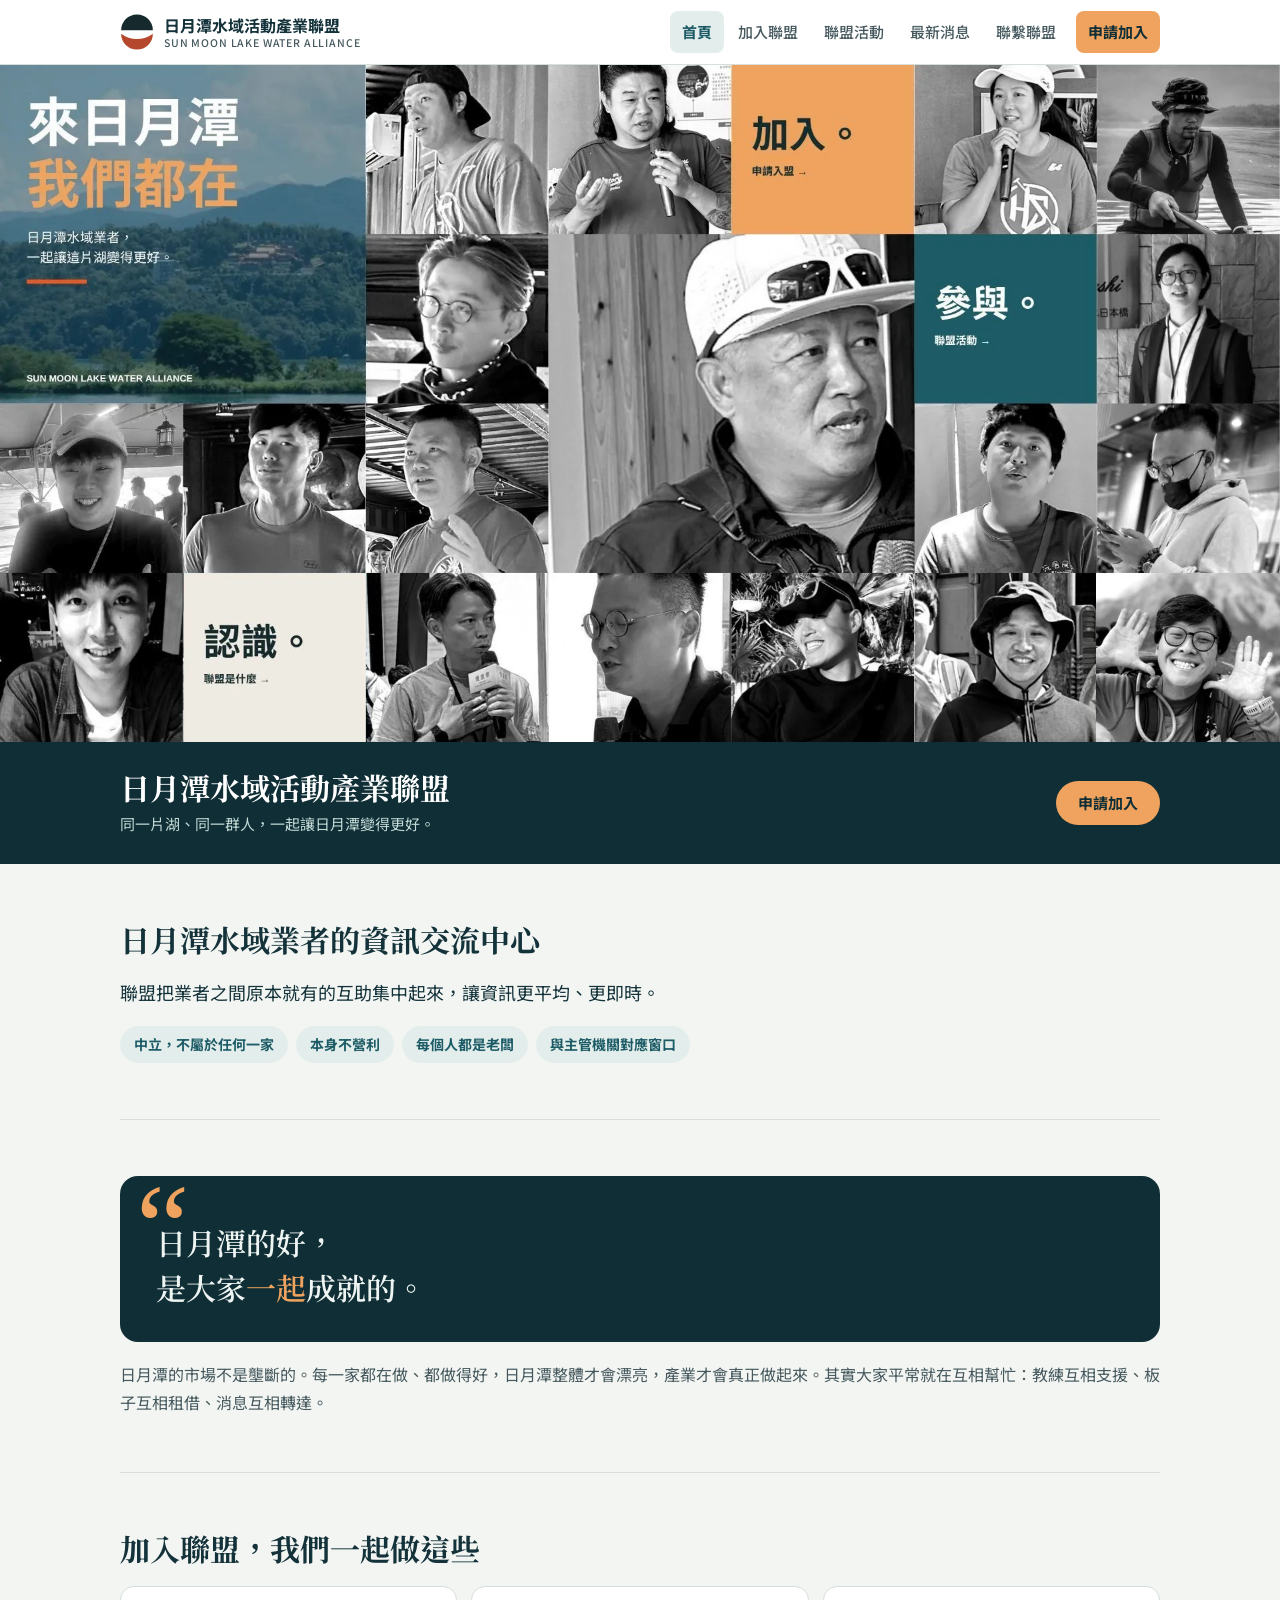
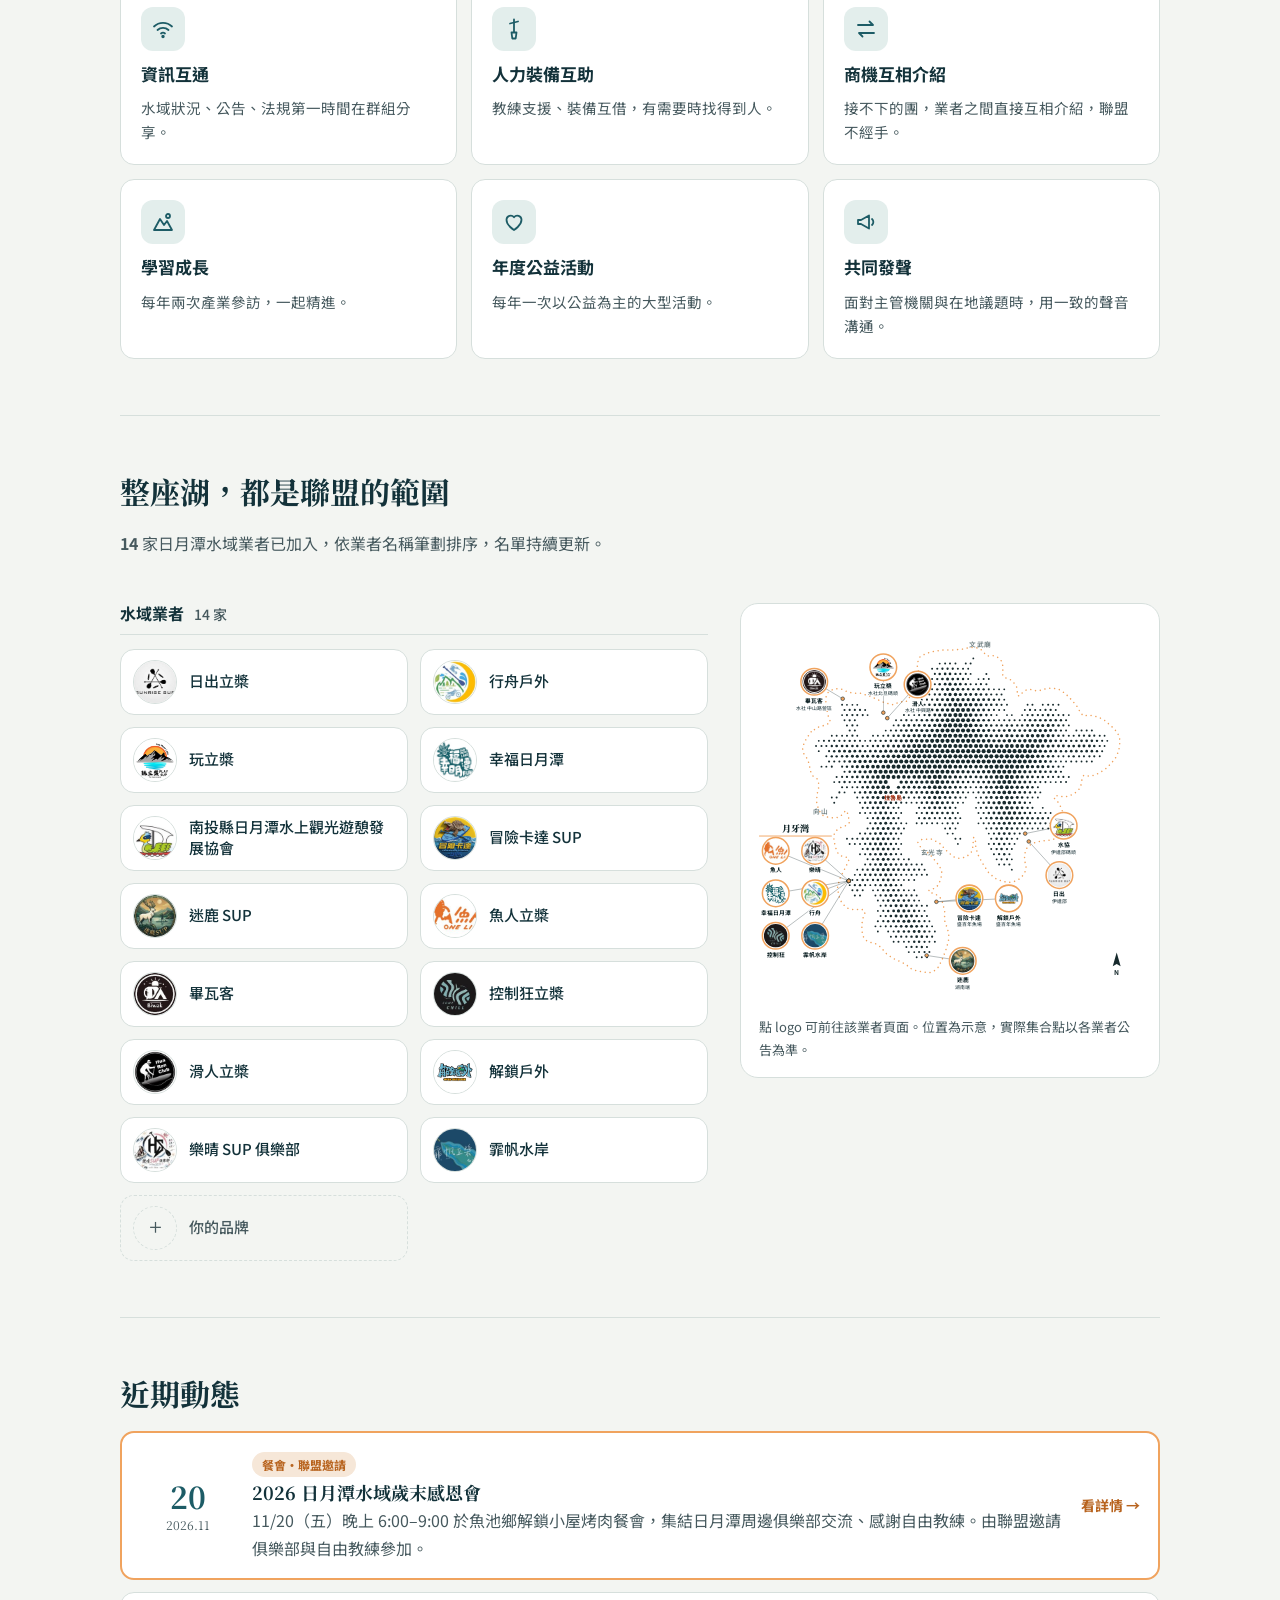
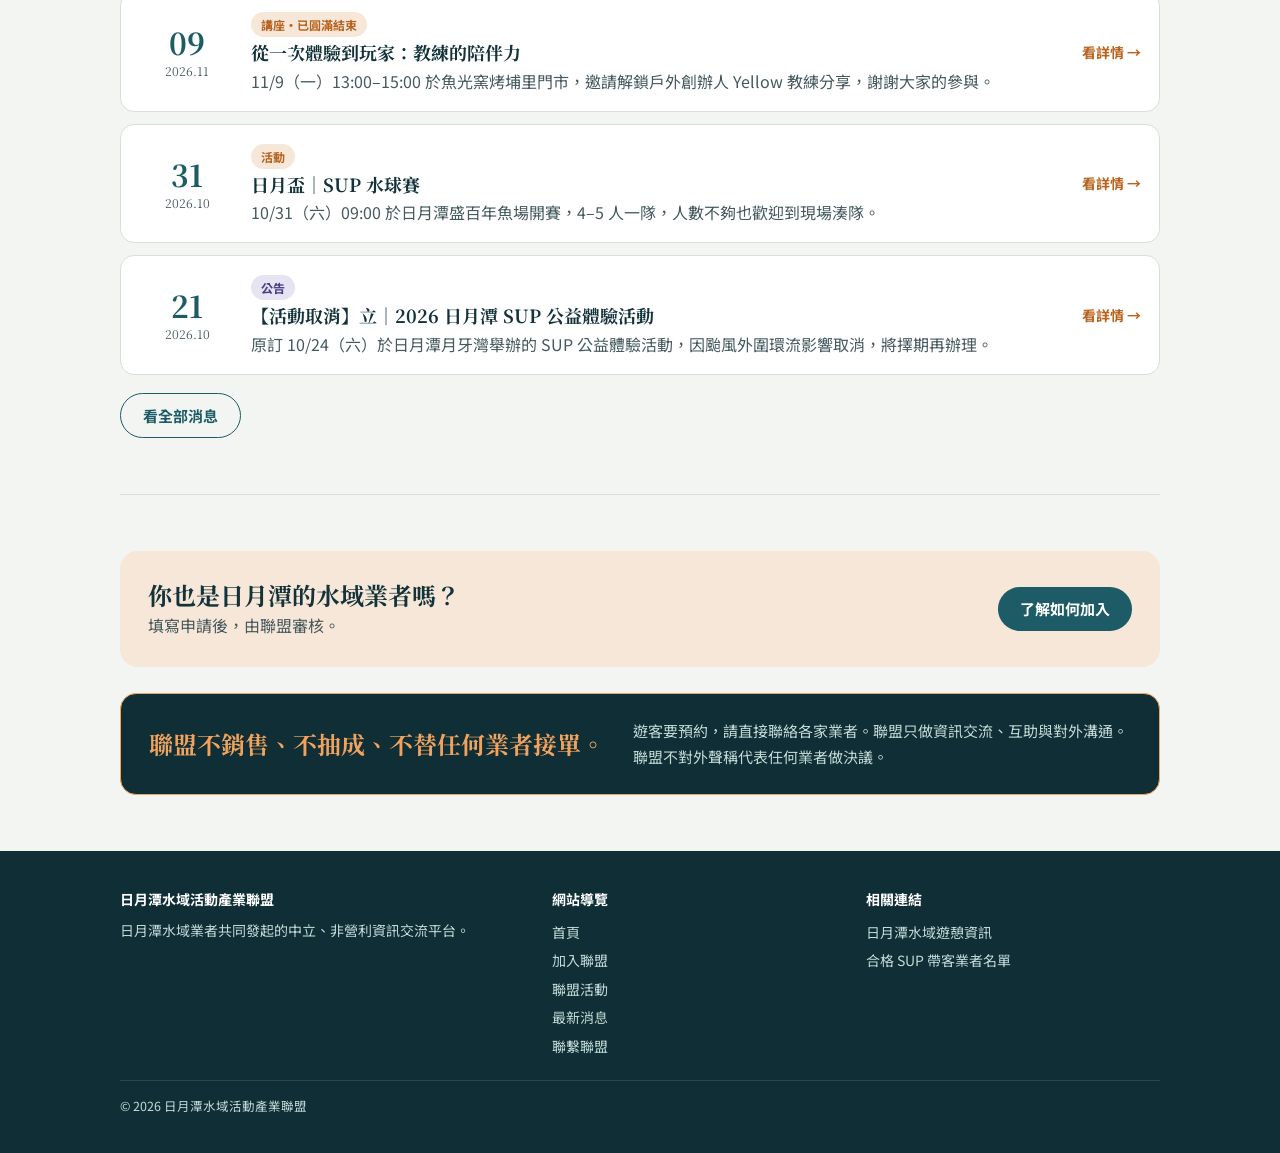
==== commit 960078a8: "首頁封面照：新增解鎖戶外 Yellow，「認識」格移到左下；地圖加上解鎖戶外（盛百年魚場） Co-Authored-By: Claude Opus 5.5 <noreply@anthropic.com" ====
--- a/index.html
+++ b/index.html
@@ -17,7 +17,7 @@
 <link rel="preconnect" href="https://fonts.googleapis.com">
 <link rel="preconnect" href="https://fonts.gstatic.com" crossorigin>
 <link rel="stylesheet" href="https://fonts.googleapis.com/css2?family=Noto+Sans+TC:wght@400;500;700&family=Noto+Serif+TC:wght@600;700&display=swap">
-<link rel="stylesheet" href="/assets/style.css?v=20261024a">
+<link rel="stylesheet" href="/assets/style.css?v=20261124">
 </head>
 <body>
 <a class="skip" href="#main">跳到主要內容</a>
@@ -32,8 +32,8 @@
 <section class="hero" data-hide-sticky>
   <div class="hero-art">
     <picture>
-      <source type="image/webp" srcset="/assets/img/hero-members-960.webp?v=20261121 960w, /assets/img/hero-members.webp?v=20261121 1920w" sizes="100vw">
-      <img class="hero-img" src="/assets/img/hero-members.jpg?v=20261121" alt="來日月潭，我們都在：日月潭湖景與聯盟業者夥伴們的人像牆" width="1920" height="1016" fetchpriority="high">
+      <source type="image/webp" srcset="/assets/img/hero-members-960.webp?v=20261124 960w, /assets/img/hero-members.webp?v=20261124 1920w" sizes="100vw">
+      <img class="hero-img" src="/assets/img/hero-members.jpg?v=20261124" alt="來日月潭，我們都在：日月潭湖景與聯盟業者夥伴們的人像牆" width="1920" height="1016" fetchpriority="high">
     </picture>
     <a class="hot hot-join" href="/join/" aria-label="加入聯盟：申請入盟"></a>
     <a class="hot hot-events" href="/events/" aria-label="參與聯盟活動"></a>
@@ -67,7 +67,7 @@
         <h3 class="mem-grp">水域業者<span>14 家</span></h3>
         <div class="mem-grid"><a class="mem-tile" href="https://www.facebook.com/supsunrise/" target="_blank" rel="noopener"><img src="/assets/logos/sunrise.jpg" alt="日出立槳 logo" loading="lazy" width="44" height="44"><span>日出立槳</span></a><a class="mem-tile" href="https://www.facebook.com/GoSUPTW/" target="_blank" rel="noopener"><img src="/assets/logos/gosup.jpg" alt="行舟戶外 logo" loading="lazy" width="44" height="44"><span>行舟戶外</span></a><a class="mem-tile" href="https://www.sunmoonlakesup.com.tw/" target="_blank" rel="noopener"><img src="/assets/logos/playsup.jpg" alt="玩立槳 logo" loading="lazy" width="44" height="44"><span>玩立槳</span></a><a class="mem-tile" href="https://www.facebook.com/SunMoonLakeFun/" target="_blank" rel="noopener"><img src="/assets/logos/xingfu.jpg" alt="幸福日月潭 logo" loading="lazy" width="44" height="44"><span>幸福日月潭</span></a><a class="mem-tile" href="https://www.facebook.com/Sun.Moon.Lake.Pedal/" target="_blank" rel="noopener"><img src="/assets/logos/shuixie.jpg" alt="南投縣日月潭水上觀光遊憩發展協會 logo" loading="lazy" width="44" height="44"><span>南投縣日月潭水上觀光遊憩發展協會</span></a><a class="mem-tile" href="https://www.kadasup.net/" target="_blank" rel="noopener"><img src="/assets/logos/kadasup.jpg" alt="冒險卡達 SUP logo" loading="lazy" width="44" height="44"><span>冒險卡達 SUP</span></a><a class="mem-tile" href="https://www.facebook.com/100088424755493/" target="_blank" rel="noopener"><img src="/assets/logos/milu.jpg" alt="迷鹿 SUP logo" loading="lazy" width="44" height="44"><span>迷鹿 SUP</span></a><a class="mem-tile" href="https://gosup.tw/" target="_blank" rel="noopener"><img src="/assets/logos/onelife.jpg" alt="魚人立槳 logo" loading="lazy" width="44" height="44"><span>魚人立槳</span></a><a class="mem-tile" href="https://www.facebook.com/biwak555/" target="_blank" rel="noopener"><img src="/assets/logos/biwak.jpg" alt="畢瓦客 logo" loading="lazy" width="44" height="44"><span>畢瓦客</span></a><a class="mem-tile" href="https://www.facebook.com/COMECHILLLLL/" target="_blank" rel="noopener"><img src="/assets/logos/comechill.jpg" alt="控制狂立槳 logo" loading="lazy" width="44" height="44"><span>控制狂立槳</span></a><a class="mem-tile" href="https://www.facebook.com/SMLSlidePeopleClub/" target="_blank" rel="noopener"><img src="/assets/logos/huaren.jpg" alt="滑人立槳 logo" loading="lazy" width="44" height="44"><span>滑人立槳</span></a><a class="mem-tile" href="https://www.facebook.com/openoutdoorworkshop/" target="_blank" rel="noopener"><img src="/assets/logos/openoutdoor.jpg" alt="解鎖戶外 logo" loading="lazy" width="44" height="44"><span>解鎖戶外</span></a><a class="mem-tile" href="https://www.happysunny.club/" target="_blank" rel="noopener"><img src="/assets/logos/leqing.jpg" alt="樂晴 SUP 俱樂部 logo" loading="lazy" width="44" height="44"><span>樂晴 SUP 俱樂部</span></a><a class="mem-tile" href="https://www.facebook.com/feifan69888/" target="_blank" rel="noopener"><img src="/assets/logos/feifan.jpg" alt="霏帆水岸 logo" loading="lazy" width="44" height="44"><span>霏帆水岸</span></a><a class="mem-tile add" href="/join/"><i>＋</i><span>你的品牌</span></a></div>
       </div>
-      <figure class="smap"><svg class="smap-svg" viewBox="-200 -140 1300 1300" role="img" aria-label="日月潭聯盟業者集合點地圖"><defs><clipPath id="lc0"><circle cx="230" cy="29" r="39"/></clipPath><clipPath id="lc1"><circle cx="343" cy="86" r="39"/></clipPath><clipPath id="lc2"><circle cx="2" cy="77" r="39"/></clipPath><clipPath id="lc3"><circle cx="825" cy="552" r="39"/></clipPath><clipPath id="lc4"><circle cx="514" cy="792" r="39"/></clipPath><clipPath id="lc5"><circle cx="-125" cy="635" r="39"/></clipPath><clipPath id="lc6"><circle cx="5" cy="635" r="39"/></clipPath><clipPath id="lc7"><circle cx="-125" cy="775" r="39"/></clipPath><clipPath id="lc8"><circle cx="5" cy="775" r="39"/></clipPath><clipPath id="lc9"><circle cx="-125" cy="915" r="39"/></clipPath><clipPath id="lc10"><circle cx="5" cy="915" r="39"/></clipPath><clipPath id="lc11"><circle cx="811" cy="715" r="39"/></clipPath><clipPath id="lc12"><circle cx="492" cy="998" r="39"/></clipPath></defs><style>.ar{font:700 22px var(--sans);fill:#7C8B8D;letter-spacing:2px}.on{font:700 19px var(--sans);fill:#16292C;paint-order:stroke;stroke:#FFFFFF;stroke-width:6px;stroke-linejoin:round}.os{font:500 16px var(--sans);fill:#46595E;paint-order:stroke;stroke:#FFFFFF;stroke-width:5px;stroke-linejoin:round}.lp{cursor:pointer;outline:none}.lp .rg{transition:stroke .2s,stroke-width .2s}.lp:hover .rg,.lp:focus-visible .rg{stroke:#B5482C;stroke-width:6}</style><path d="M-8 242 L-24 265 L-33 284 L-36 299 L-32 315 L-21 331 L-14 350 L-11 371 L-2 388 L14 399 L18 420 L11 450 L10 474 L15 494 L22 508 L31 518 L44 523 L63 526 L77 525 L89 520 L98 512 L105 502 L111 507 L116 528 L118 541 L115 546 L105 552 L86 559 L74 569 L67 582 L67 601 L74 628 L81 644 L90 651 L99 655 L109 656 L115 659 L117 663 L108 684 L88 723 L79 752 L81 771 L85 787 L91 802 L101 815 L114 825 L133 829 L160 828 L170 837 L163 856 L159 878 L160 901 L164 918 L171 929 L184 936 L204 941 L222 953 L240 974 L262 990 L290 1002 L308 1012 L316 1021 L335 1029 L363 1035 L382 1037 L393 1034 L402 1028 L411 1019 L423 996 L437 960 L445 932 L446 912 L442 892 L434 872 L431 856 L434 844 L431 827 L425 805 L418 790 L410 782 L399 777 L387 773 L380 770 L380 766 L385 763 L395 760 L404 755 L410 749 L416 737 L421 720 L423 707 L422 698 L412 681 L391 655 L375 639 L364 634 L353 623 L344 607 L355 598 L386 595 L415 609 L442 638 L463 655 L476 659 L488 659 L499 656 L508 651 L515 645 L521 638 L524 629 L526 616 L527 599 L528 591 L532 592 L534 601 L535 619 L539 636 L545 654 L558 677 L576 705 L598 725 L623 736 L645 739 L666 735 L682 726 L692 714 L699 701 L701 689 L700 678 L696 668 L696 655 L698 640 L702 628 L708 620 L718 613 L734 606 L754 602 L778 600 L797 595 L811 587 L820 579 L826 571 L828 555 L828 531 L823 509 L814 487 L805 472 L795 463 L794 457 L799 453 L809 453 L824 457 L840 455 L856 448 L869 439 L878 429 L883 415 L886 395 L891 386 L900 388 L912 388 L928 385 L946 376 L966 362 L983 345 L999 324 L1007 303 L1010 282 L1010 266 L1008 257 L1003 247 L995 236 L981 222 L961 205 L941 194 L922 189 L905 187 L892 190 L881 181 L872 162 L855 141 L831 116 L809 102 L788 98 L768 99 L751 105 L735 107 L719 103 L706 102 L698 106 L689 113 L678 124 L672 122 L672 108 L671 97 L667 88 L660 80 L651 71 L640 66 L628 63 L623 52 L625 31 L623 16 L618 6 L610 -2 L599 -8 L588 -10 L576 -8 L567 -12 L560 -23 L550 -31 L535 -36 L515 -36 L488 -30 L460 -28 L431 -28 L400 -24 L370 -16 L351 -5 L344 11 L342 25 L346 38 L346 57 L344 83 L338 101 L327 111 L319 122 L313 136 L304 143 L292 143 L278 146 L263 153 L234 146 L189 126 L156 115 L134 115 L113 111 L95 102 L78 100 L65 102 L54 107 L47 113 L42 122 L40 133 L41 153 L46 181 L51 200 L56 209 L44 218 L15 227 Z" fill="none" stroke="#F0A35E" stroke-width="5" stroke-dasharray="0.1 16" stroke-linecap="round"/><g fill="#16292C"><circle cx="527" cy="0" r="3.0"/><circle cx="416" cy="17" r="3.1"/><circle cx="434" cy="17" r="3.3"/><circle cx="450" cy="17" r="3.3"/><circle cx="468" cy="17" r="3.2"/><circle cx="502" cy="17" r="3.2"/><circle cx="518" cy="17" r="3.3"/><circle cx="391" cy="34" r="3.2"/><circle cx="408" cy="34" r="3.5"/><circle cx="425" cy="34" r="3.8"/><circle cx="442" cy="34" r="3.8"/><circle cx="459" cy="34" r="3.8"/><circle cx="476" cy="34" r="3.4"/><circle cx="493" cy="34" r="3.3"/><circle cx="510" cy="34" r="3.1"/><circle cx="400" cy="51" r="3.5"/><circle cx="416" cy="51" r="4.1"/><circle cx="434" cy="51" r="4.4"/><circle cx="450" cy="51" r="4.4"/><circle cx="468" cy="51" r="4.0"/><circle cx="484" cy="51" r="3.7"/><circle cx="502" cy="51" r="3.5"/><circle cx="518" cy="51" r="3.1"/><circle cx="570" cy="51" r="3.3"/><circle cx="391" cy="68" r="3.2"/><circle cx="408" cy="68" r="3.8"/><circle cx="425" cy="68" r="4.4"/><circle cx="442" cy="68" r="5.0"/><circle cx="459" cy="68" r="4.6"/><circle cx="476" cy="68" r="4.4"/><circle cx="493" cy="68" r="4.0"/><circle cx="510" cy="68" r="3.4"/><circle cx="544" cy="68" r="3.0"/><circle cx="561" cy="68" r="3.3"/><circle cx="578" cy="68" r="3.1"/><circle cx="400" cy="85" r="3.5"/><circle cx="416" cy="85" r="4.1"/><circle cx="434" cy="85" r="4.7"/><circle cx="450" cy="85" r="5.3"/><circle cx="468" cy="85" r="5.0"/><circle cx="484" cy="85" r="4.4"/><circle cx="502" cy="85" r="3.9"/><circle cx="518" cy="85" r="3.5"/><circle cx="536" cy="85" r="3.5"/><circle cx="552" cy="85" r="3.6"/><circle cx="570" cy="85" r="3.5"/><circle cx="391" cy="102" r="3.3"/><circle cx="408" cy="102" r="3.9"/><circle cx="425" cy="102" r="4.5"/><circle cx="442" cy="102" r="5.1"/><circle cx="459" cy="102" r="5.5"/><circle cx="476" cy="102" r="5.0"/><circle cx="493" cy="102" r="4.5"/><circle cx="510" cy="102" r="4.1"/><circle cx="527" cy="102" r="4.0"/><circle cx="544" cy="102" r="4.1"/><circle cx="561" cy="102" r="3.9"/><circle cx="578" cy="102" r="3.4"/><circle cx="595" cy="102" r="3.0"/><circle cx="612" cy="102" r="3.1"/><circle cx="629" cy="102" r="3.0"/><circle cx="382" cy="119" r="3.2"/><circle cx="400" cy="119" r="3.8"/><circle cx="416" cy="119" r="4.3"/><circle cx="434" cy="119" r="4.9"/><circle cx="450" cy="119" r="5.5"/><circle cx="468" cy="119" r="5.6"/><circle cx="484" cy="119" r="5.1"/><circle cx="502" cy="119" r="4.8"/><circle cx="518" cy="119" r="4.6"/><circle cx="536" cy="119" r="4.6"/><circle cx="552" cy="119" r="4.4"/><circle cx="570" cy="119" r="4.0"/><circle cx="586" cy="119" r="3.7"/><circle cx="604" cy="119" r="3.6"/><circle cx="620" cy="119" r="3.3"/><circle cx="357" cy="136" r="3.0"/><circle cx="374" cy="136" r="3.4"/><circle cx="391" cy="136" r="3.8"/><circle cx="408" cy="136" r="4.3"/><circle cx="425" cy="136" r="4.8"/><circle cx="442" cy="136" r="5.3"/><circle cx="459" cy="136" r="5.9"/><circle cx="476" cy="136" r="5.8"/><circle cx="493" cy="136" r="5.5"/><circle cx="510" cy="136" r="5.2"/><circle cx="527" cy="136" r="5.2"/><circle cx="544" cy="136" r="5.0"/><circle cx="561" cy="136" r="4.7"/><circle cx="578" cy="136" r="4.3"/><circle cx="595" cy="136" r="4.2"/><circle cx="612" cy="136" r="3.6"/><circle cx="629" cy="136" r="3.1"/><circle cx="94" cy="153" r="3.2"/><circle cx="110" cy="153" r="3.0"/><circle cx="128" cy="153" r="3.0"/><circle cx="144" cy="153" r="3.0"/><circle cx="348" cy="153" r="3.0"/><circle cx="366" cy="153" r="3.6"/><circle cx="382" cy="153" r="4.1"/><circle cx="400" cy="153" r="4.5"/><circle cx="416" cy="153" r="4.9"/><circle cx="434" cy="153" r="5.3"/><circle cx="450" cy="153" r="5.8"/><circle cx="468" cy="153" r="6.4"/><circle cx="484" cy="153" r="6.1"/><circle cx="502" cy="153" r="5.9"/><circle cx="518" cy="153" r="5.8"/><circle cx="536" cy="153" r="5.7"/><circle cx="552" cy="153" r="5.1"/><circle cx="570" cy="153" r="4.6"/><circle cx="586" cy="153" r="4.2"/><circle cx="604" cy="153" r="4.0"/><circle cx="620" cy="153" r="3.6"/><circle cx="638" cy="153" r="3.1"/><circle cx="706" cy="153" r="3.1"/><circle cx="722" cy="153" r="3.3"/><circle cx="756" cy="153" r="3.1"/><circle cx="774" cy="153" r="3.5"/><circle cx="790" cy="153" r="3.2"/><circle cx="808" cy="153" r="3.1"/><circle cx="102" cy="170" r="3.5"/><circle cx="119" cy="170" r="3.6"/><circle cx="136" cy="170" r="3.6"/><circle cx="153" cy="170" r="3.6"/><circle cx="170" cy="170" r="3.2"/><circle cx="357" cy="170" r="3.3"/><circle cx="374" cy="170" r="3.8"/><circle cx="391" cy="170" r="4.4"/><circle cx="408" cy="170" r="5.0"/><circle cx="425" cy="170" r="5.5"/><circle cx="442" cy="170" r="5.9"/><circle cx="459" cy="170" r="6.4"/><circle cx="476" cy="170" r="6.8"/><circle cx="493" cy="170" r="6.5"/><circle cx="510" cy="170" r="6.3"/><circle cx="527" cy="170" r="5.8"/><circle cx="544" cy="170" r="5.2"/><circle cx="561" cy="170" r="4.7"/><circle cx="578" cy="170" r="4.1"/><circle cx="595" cy="170" r="3.6"/><circle cx="612" cy="170" r="3.3"/><circle cx="629" cy="170" r="3.1"/><circle cx="697" cy="170" r="3.2"/><circle cx="714" cy="170" r="3.7"/><circle cx="731" cy="170" r="3.4"/><circle cx="748" cy="170" r="3.2"/><circle cx="765" cy="170" r="3.7"/><circle cx="782" cy="170" r="3.8"/><circle cx="799" cy="170" r="3.3"/><circle cx="94" cy="187" r="3.2"/><circle cx="110" cy="187" r="3.6"/><circle cx="128" cy="187" r="3.8"/><circle cx="144" cy="187" r="3.5"/><circle cx="162" cy="187" r="3.4"/><circle cx="178" cy="187" r="3.1"/><circle cx="298" cy="187" r="3.3"/><circle cx="314" cy="187" r="3.1"/><circle cx="332" cy="187" r="3.2"/><circle cx="348" cy="187" r="3.4"/><circle cx="366" cy="187" r="3.8"/><circle cx="382" cy="187" r="4.3"/><circle cx="400" cy="187" r="4.9"/><circle cx="416" cy="187" r="5.4"/><circle cx="434" cy="187" r="6.0"/><circle cx="450" cy="187" r="6.5"/><circle cx="468" cy="187" r="6.8"/><circle cx="484" cy="187" r="6.8"/><circle cx="502" cy="187" r="6.5"/><circle cx="518" cy="187" r="6.0"/><circle cx="536" cy="187" r="5.4"/><circle cx="552" cy="187" r="4.8"/><circle cx="570" cy="187" r="4.2"/><circle cx="586" cy="187" r="3.6"/><circle cx="604" cy="187" r="3.1"/><circle cx="638" cy="187" r="3.1"/><circle cx="654" cy="187" r="3.1"/><circle cx="688" cy="187" r="3.2"/><circle cx="706" cy="187" r="3.7"/><circle cx="722" cy="187" r="4.0"/><circle cx="740" cy="187" r="3.8"/><circle cx="756" cy="187" r="3.9"/><circle cx="774" cy="187" r="4.3"/><circle cx="790" cy="187" r="3.9"/><circle cx="808" cy="187" r="3.4"/><circle cx="824" cy="187" r="3.4"/><circle cx="842" cy="187" r="3.0"/><circle cx="102" cy="204" r="3.1"/><circle cx="119" cy="204" r="3.7"/><circle cx="136" cy="204" r="3.3"/><circle cx="272" cy="204" r="3.2"/><circle cx="289" cy="204" r="3.6"/><circle cx="306" cy="204" r="3.8"/><circle cx="323" cy="204" r="3.7"/><circle cx="340" cy="204" r="3.8"/><circle cx="357" cy="204" r="4.1"/><circle cx="374" cy="204" r="4.4"/><circle cx="391" cy="204" r="4.9"/><circle cx="408" cy="204" r="5.4"/><circle cx="425" cy="204" r="5.9"/><circle cx="442" cy="204" r="6.5"/><circle cx="459" cy="204" r="6.8"/><circle cx="476" cy="204" r="6.8"/><circle cx="493" cy="204" r="6.8"/><circle cx="510" cy="204" r="6.3"/><circle cx="527" cy="204" r="5.7"/><circle cx="544" cy="204" r="5.1"/><circle cx="561" cy="204" r="4.5"/><circle cx="578" cy="204" r="4.0"/><circle cx="595" cy="204" r="3.5"/><circle cx="612" cy="204" r="3.3"/><circle cx="629" cy="204" r="3.6"/><circle cx="646" cy="204" r="3.7"/><circle cx="663" cy="204" r="3.5"/><circle cx="680" cy="204" r="3.3"/><circle cx="697" cy="204" r="3.8"/><circle cx="714" cy="204" r="4.3"/><circle cx="731" cy="204" r="4.4"/><circle cx="748" cy="204" r="4.4"/><circle cx="765" cy="204" r="4.5"/><circle cx="782" cy="204" r="4.5"/><circle cx="799" cy="204" r="4.1"/><circle cx="816" cy="204" r="3.9"/><circle cx="833" cy="204" r="3.5"/><circle cx="110" cy="221" r="3.3"/><circle cx="128" cy="221" r="3.6"/><circle cx="144" cy="221" r="3.1"/><circle cx="264" cy="221" r="3.1"/><circle cx="280" cy="221" r="3.7"/><circle cx="298" cy="221" r="4.2"/><circle cx="314" cy="221" r="4.3"/><circle cx="332" cy="221" r="4.3"/><circle cx="348" cy="221" r="4.5"/><circle cx="366" cy="221" r="4.7"/><circle cx="382" cy="221" r="5.0"/><circle cx="400" cy="221" r="5.5"/><circle cx="416" cy="221" r="5.9"/><circle cx="434" cy="221" r="6.5"/><circle cx="450" cy="221" r="6.8"/><circle cx="468" cy="221" r="6.8"/><circle cx="484" cy="221" r="6.8"/><circle cx="502" cy="221" r="6.7"/><circle cx="518" cy="221" r="6.1"/><circle cx="536" cy="221" r="5.6"/><circle cx="552" cy="221" r="5.0"/><circle cx="570" cy="221" r="4.5"/><circle cx="586" cy="221" r="4.1"/><circle cx="604" cy="221" r="3.9"/><circle cx="620" cy="221" r="4.0"/><circle cx="638" cy="221" r="4.2"/><circle cx="654" cy="221" r="4.2"/><circle cx="672" cy="221" r="3.9"/><circle cx="688" cy="221" r="4.0"/><circle cx="706" cy="221" r="4.4"/><circle cx="722" cy="221" r="4.8"/><circle cx="740" cy="221" r="4.9"/><circle cx="756" cy="221" r="5.0"/><circle cx="774" cy="221" r="5.1"/><circle cx="790" cy="221" r="4.7"/><circle cx="808" cy="221" r="4.2"/><circle cx="824" cy="221" r="3.6"/><circle cx="842" cy="221" r="3.1"/><circle cx="119" cy="238" r="3.5"/><circle cx="136" cy="238" r="3.4"/><circle cx="238" cy="238" r="3.0"/><circle cx="255" cy="238" r="3.5"/><circle cx="272" cy="238" r="3.8"/><circle cx="289" cy="238" r="4.2"/><circle cx="306" cy="238" r="4.7"/><circle cx="323" cy="238" r="4.8"/><circle cx="340" cy="238" r="4.9"/><circle cx="357" cy="238" r="5.1"/><circle cx="374" cy="238" r="5.4"/><circle cx="391" cy="238" r="5.7"/><circle cx="408" cy="238" r="6.1"/><circle cx="425" cy="238" r="6.5"/><circle cx="442" cy="238" r="6.8"/><circle cx="459" cy="238" r="6.8"/><circle cx="476" cy="238" r="6.8"/><circle cx="493" cy="238" r="6.8"/><circle cx="510" cy="238" r="6.6"/><circle cx="527" cy="238" r="6.1"/><circle cx="544" cy="238" r="5.6"/><circle cx="561" cy="238" r="5.2"/><circle cx="578" cy="238" r="4.8"/><circle cx="595" cy="238" r="4.5"/><circle cx="612" cy="238" r="4.5"/><circle cx="629" cy="238" r="4.6"/><circle cx="646" cy="238" r="4.8"/><circle cx="663" cy="238" r="4.6"/><circle cx="680" cy="238" r="4.5"/><circle cx="697" cy="238" r="4.7"/><circle cx="714" cy="238" r="5.0"/><circle cx="731" cy="238" r="5.4"/><circle cx="748" cy="238" r="5.5"/><circle cx="765" cy="238" r="5.5"/><circle cx="782" cy="238" r="4.9"/><circle cx="799" cy="238" r="4.3"/><circle cx="816" cy="238" r="3.8"/><circle cx="833" cy="238" r="3.2"/><circle cx="867" cy="238" r="3.2"/><circle cx="884" cy="238" r="3.3"/><circle cx="901" cy="238" r="3.3"/><circle cx="918" cy="238" r="3.4"/><circle cx="60" cy="255" r="3.1"/><circle cx="76" cy="255" r="3.2"/><circle cx="94" cy="255" r="3.2"/><circle cx="110" cy="255" r="3.4"/><circle cx="128" cy="255" r="3.7"/><circle cx="144" cy="255" r="3.1"/><circle cx="196" cy="255" r="3.1"/><circle cx="212" cy="255" r="3.2"/><circle cx="230" cy="255" r="3.4"/><circle cx="246" cy="255" r="3.6"/><circle cx="264" cy="255" r="4.1"/><circle cx="280" cy="255" r="4.4"/><circle cx="298" cy="255" r="4.8"/><circle cx="314" cy="255" r="5.2"/><circle cx="332" cy="255" r="5.4"/><circle cx="348" cy="255" r="5.6"/><circle cx="366" cy="255" r="5.8"/><circle cx="382" cy="255" r="6.0"/><circle cx="400" cy="255" r="6.3"/><circle cx="416" cy="255" r="6.7"/><circle cx="434" cy="255" r="6.8"/><circle cx="450" cy="255" r="6.8"/><circle cx="468" cy="255" r="6.8"/><circle cx="484" cy="255" r="6.8"/><circle cx="502" cy="255" r="6.8"/><circle cx="518" cy="255" r="6.6"/><circle cx="536" cy="255" r="6.2"/><circle cx="552" cy="255" r="5.8"/><circle cx="570" cy="255" r="5.4"/><circle cx="586" cy="255" r="5.2"/><circle cx="604" cy="255" r="5.0"/><circle cx="620" cy="255" r="5.1"/><circle cx="638" cy="255" r="5.3"/><circle cx="654" cy="255" r="5.2"/><circle cx="672" cy="255" r="5.1"/><circle cx="688" cy="255" r="5.1"/><circle cx="706" cy="255" r="5.3"/><circle cx="722" cy="255" r="5.6"/><circle cx="740" cy="255" r="6.0"/><circle cx="756" cy="255" r="5.9"/><circle cx="774" cy="255" r="5.3"/><circle cx="790" cy="255" r="4.7"/><circle cx="808" cy="255" r="4.2"/><circle cx="824" cy="255" r="3.7"/><circle cx="842" cy="255" r="3.4"/><circle cx="858" cy="255" r="3.4"/><circle cx="876" cy="255" r="3.7"/><circle cx="892" cy="255" r="3.8"/><circle cx="910" cy="255" r="4.0"/><circle cx="926" cy="255" r="3.6"/><circle cx="944" cy="255" r="3.3"/><circle cx="960" cy="255" r="3.1"/><circle cx="17" cy="272" r="3.0"/><circle cx="34" cy="272" r="3.4"/><circle cx="51" cy="272" r="3.6"/><circle cx="68" cy="272" r="3.7"/><circle cx="85" cy="272" r="3.8"/><circle cx="102" cy="272" r="3.8"/><circle cx="119" cy="272" r="4.0"/><circle cx="136" cy="272" r="3.7"/><circle cx="153" cy="272" r="3.4"/><circle cx="170" cy="272" r="3.1"/><circle cx="187" cy="272" r="3.4"/><circle cx="204" cy="272" r="3.7"/><circle cx="221" cy="272" r="3.9"/><circle cx="238" cy="272" r="4.1"/><circle cx="255" cy="272" r="4.3"/><circle cx="272" cy="272" r="4.7"/><circle cx="289" cy="272" r="5.1"/><circle cx="306" cy="272" r="5.4"/><circle cx="323" cy="272" r="5.8"/><circle cx="340" cy="272" r="6.0"/><circle cx="357" cy="272" r="6.2"/><circle cx="374" cy="272" r="6.4"/><circle cx="391" cy="272" r="6.7"/><circle cx="408" cy="272" r="6.8"/><circle cx="425" cy="272" r="6.8"/><circle cx="442" cy="272" r="6.8"/><circle cx="459" cy="272" r="6.8"/><circle cx="476" cy="272" r="6.8"/><circle cx="493" cy="272" r="6.8"/><circle cx="510" cy="272" r="6.8"/><circle cx="527" cy="272" r="6.8"/><circle cx="544" cy="272" r="6.4"/><circle cx="561" cy="272" r="6.1"/><circle cx="578" cy="272" r="5.8"/><circle cx="595" cy="272" r="5.7"/><circle cx="612" cy="272" r="5.6"/><circle cx="629" cy="272" r="5.7"/><circle cx="646" cy="272" r="5.9"/><circle cx="663" cy="272" r="5.7"/><circle cx="680" cy="272" r="5.7"/><circle cx="697" cy="272" r="5.8"/><circle cx="714" cy="272" r="6.0"/><circle cx="731" cy="272" r="6.3"/><circle cx="748" cy="272" r="6.3"/><circle cx="765" cy="272" r="5.8"/><circle cx="782" cy="272" r="5.2"/><circle cx="799" cy="272" r="4.7"/><circle cx="816" cy="272" r="4.3"/><circle cx="833" cy="272" r="4.1"/><circle cx="850" cy="272" r="3.9"/><circle cx="867" cy="272" r="4.1"/><circle cx="884" cy="272" r="4.4"/><circle cx="901" cy="272" r="4.4"/><circle cx="918" cy="272" r="4.3"/><circle cx="935" cy="272" r="4.0"/><circle cx="952" cy="272" r="3.5"/><circle cx="969" cy="272" r="3.0"/><circle cx="8" cy="289" r="3.1"/><circle cx="26" cy="289" r="3.4"/><circle cx="42" cy="289" r="3.5"/><circle cx="60" cy="289" r="3.9"/><circle cx="76" cy="289" r="4.4"/><circle cx="94" cy="289" r="4.4"/><circle cx="110" cy="289" r="4.4"/><circle cx="128" cy="289" r="4.3"/><circle cx="144" cy="289" r="4.0"/><circle cx="162" cy="289" r="3.7"/><circle cx="178" cy="289" r="3.6"/><circle cx="196" cy="289" r="3.9"/><circle cx="212" cy="289" r="4.4"/><circle cx="230" cy="289" r="4.5"/><circle cx="246" cy="289" r="4.7"/><circle cx="264" cy="289" r="5.0"/><circle cx="280" cy="289" r="5.3"/><circle cx="298" cy="289" r="5.7"/><circle cx="314" cy="289" r="6.1"/><circle cx="332" cy="289" r="6.5"/><circle cx="348" cy="289" r="6.7"/><circle cx="366" cy="289" r="6.8"/><circle cx="382" cy="289" r="6.8"/><circle cx="400" cy="289" r="6.8"/><circle cx="416" cy="289" r="6.8"/><circle cx="434" cy="289" r="6.8"/><circle cx="450" cy="289" r="6.8"/><circle cx="468" cy="289" r="6.8"/><circle cx="484" cy="289" r="6.8"/><circle cx="502" cy="289" r="6.8"/><circle cx="518" cy="289" r="6.8"/><circle cx="536" cy="289" r="6.8"/><circle cx="552" cy="289" r="6.7"/><circle cx="570" cy="289" r="6.5"/><circle cx="586" cy="289" r="6.3"/><circle cx="604" cy="289" r="6.2"/><circle cx="620" cy="289" r="6.2"/><circle cx="638" cy="289" r="6.4"/><circle cx="654" cy="289" r="6.3"/><circle cx="672" cy="289" r="6.3"/><circle cx="688" cy="289" r="6.3"/><circle cx="706" cy="289" r="6.4"/><circle cx="722" cy="289" r="6.6"/><circle cx="740" cy="289" r="6.2"/><circle cx="756" cy="289" r="5.7"/><circle cx="774" cy="289" r="5.3"/><circle cx="790" cy="289" r="4.9"/><circle cx="808" cy="289" r="4.7"/><circle cx="824" cy="289" r="4.7"/><circle cx="842" cy="289" r="4.5"/><circle cx="858" cy="289" r="4.5"/><circle cx="876" cy="289" r="4.7"/><circle cx="892" cy="289" r="4.7"/><circle cx="910" cy="289" r="4.8"/><circle cx="926" cy="289" r="4.2"/><circle cx="944" cy="289" r="3.6"/><circle cx="960" cy="289" r="3.1"/><circle cx="17" cy="306" r="3.1"/><circle cx="51" cy="306" r="3.5"/><circle cx="68" cy="306" r="4.1"/><circle cx="85" cy="306" r="4.5"/><circle cx="102" cy="306" r="4.7"/><circle cx="119" cy="306" r="5.0"/><circle cx="136" cy="306" r="4.7"/><circle cx="153" cy="306" r="4.4"/><circle cx="170" cy="306" r="4.2"/><circle cx="187" cy="306" r="4.3"/><circle cx="204" cy="306" r="4.6"/><circle cx="221" cy="306" r="5.0"/><circle cx="238" cy="306" r="5.2"/><circle cx="255" cy="306" r="5.4"/><circle cx="272" cy="306" r="5.6"/><circle cx="289" cy="306" r="5.9"/><circle cx="306" cy="306" r="6.3"/><circle cx="323" cy="306" r="6.7"/><circle cx="340" cy="306" r="6.8"/><circle cx="357" cy="306" r="6.8"/><circle cx="374" cy="306" r="6.8"/><circle cx="391" cy="306" r="6.8"/><circle cx="408" cy="306" r="6.8"/><circle cx="425" cy="306" r="6.8"/><circle cx="442" cy="306" r="6.8"/><circle cx="459" cy="306" r="6.8"/><circle cx="476" cy="306" r="6.8"/><circle cx="493" cy="306" r="6.8"/><circle cx="510" cy="306" r="6.8"/><circle cx="527" cy="306" r="6.8"/><circle cx="544" cy="306" r="6.8"/><circle cx="561" cy="306" r="6.8"/><circle cx="578" cy="306" r="6.8"/><circle cx="595" cy="306" r="6.8"/><circle cx="612" cy="306" r="6.8"/><circle cx="629" cy="306" r="6.8"/><circle cx="646" cy="306" r="6.8"/><circle cx="663" cy="306" r="6.8"/><circle cx="680" cy="306" r="6.8"/><circle cx="697" cy="306" r="6.8"/><circle cx="714" cy="306" r="6.7"/><circle cx="731" cy="306" r="6.1"/><circle cx="748" cy="306" r="5.6"/><circle cx="765" cy="306" r="5.1"/><circle cx="782" cy="306" r="4.6"/><circle cx="799" cy="306" r="4.3"/><circle cx="816" cy="306" r="4.1"/><circle cx="833" cy="306" r="4.1"/><circle cx="850" cy="306" r="4.4"/><circle cx="867" cy="306" r="4.3"/><circle cx="884" cy="306" r="4.1"/><circle cx="901" cy="306" r="4.3"/><circle cx="918" cy="306" r="4.3"/><circle cx="935" cy="306" r="3.9"/><circle cx="952" cy="306" r="3.4"/><circle cx="42" cy="323" r="3.3"/><circle cx="60" cy="323" r="3.9"/><circle cx="76" cy="323" r="3.9"/><circle cx="94" cy="323" r="4.0"/><circle cx="110" cy="323" r="4.4"/><circle cx="128" cy="323" r="4.9"/><circle cx="144" cy="323" r="5.0"/><circle cx="162" cy="323" r="4.8"/><circle cx="178" cy="323" r="4.8"/><circle cx="196" cy="323" r="4.9"/><circle cx="212" cy="323" r="5.2"/><circle cx="230" cy="323" r="5.6"/><circle cx="246" cy="323" r="5.8"/><circle cx="264" cy="323" r="6.0"/><circle cx="280" cy="323" r="6.3"/><circle cx="298" cy="323" r="6.6"/><circle cx="314" cy="323" r="6.8"/><circle cx="332" cy="323" r="6.8"/><circle cx="348" cy="323" r="6.8"/><circle cx="366" cy="323" r="6.8"/><circle cx="382" cy="323" r="6.8"/><circle cx="400" cy="323" r="6.8"/><circle cx="416" cy="323" r="6.8"/><circle cx="434" cy="323" r="6.8"/><circle cx="450" cy="323" r="6.8"/><circle cx="468" cy="323" r="6.8"/><circle cx="484" cy="323" r="6.8"/><circle cx="502" cy="323" r="6.8"/><circle cx="518" cy="323" r="6.8"/><circle cx="536" cy="323" r="6.8"/><circle cx="552" cy="323" r="6.8"/><circle cx="570" cy="323" r="6.8"/><circle cx="586" cy="323" r="6.8"/><circle cx="604" cy="323" r="6.8"/><circle cx="620" cy="323" r="6.8"/><circle cx="638" cy="323" r="6.8"/><circle cx="654" cy="323" r="6.8"/><circle cx="672" cy="323" r="6.8"/><circle cx="688" cy="323" r="6.8"/><circle cx="706" cy="323" r="6.8"/><circle cx="722" cy="323" r="6.3"/><circle cx="740" cy="323" r="5.7"/><circle cx="756" cy="323" r="5.1"/><circle cx="774" cy="323" r="4.6"/><circle cx="790" cy="323" r="4.0"/><circle cx="808" cy="323" r="3.6"/><circle cx="824" cy="323" r="3.5"/><circle cx="842" cy="323" r="3.7"/><circle cx="858" cy="323" r="3.9"/><circle cx="876" cy="323" r="3.7"/><circle cx="892" cy="323" r="3.6"/><circle cx="910" cy="323" r="3.8"/><circle cx="926" cy="323" r="3.6"/><circle cx="944" cy="323" r="3.2"/><circle cx="51" cy="340" r="3.5"/><circle cx="68" cy="340" r="3.5"/><circle cx="85" cy="340" r="3.4"/><circle cx="102" cy="340" r="3.8"/><circle cx="119" cy="340" r="4.4"/><circle cx="136" cy="340" r="5.0"/><circle cx="153" cy="340" r="5.5"/><circle cx="170" cy="340" r="5.4"/><circle cx="187" cy="340" r="5.4"/><circle cx="204" cy="340" r="5.6"/><circle cx="221" cy="340" r="5.9"/><circle cx="238" cy="340" r="6.2"/><circle cx="255" cy="340" r="6.5"/><circle cx="272" cy="340" r="6.7"/><circle cx="289" cy="340" r="6.8"/><circle cx="306" cy="340" r="6.8"/><circle cx="323" cy="340" r="6.8"/><circle cx="340" cy="340" r="6.8"/><circle cx="357" cy="340" r="6.8"/><circle cx="374" cy="340" r="6.8"/><circle cx="391" cy="340" r="6.8"/><circle cx="408" cy="340" r="6.8"/><circle cx="425" cy="340" r="6.8"/><circle cx="442" cy="340" r="6.8"/><circle cx="459" cy="340" r="6.8"/><circle cx="476" cy="340" r="6.8"/><circle cx="493" cy="340" r="6.6"/><circle cx="510" cy="340" r="6.4"/><circle cx="527" cy="340" r="6.4"/><circle cx="544" cy="340" r="6.5"/><circle cx="561" cy="340" r="6.7"/><circle cx="578" cy="340" r="6.8"/><circle cx="595" cy="340" r="6.8"/><circle cx="612" cy="340" r="6.8"/><circle cx="629" cy="340" r="6.8"/><circle cx="646" cy="340" r="6.8"/><circle cx="663" cy="340" r="6.8"/><circle cx="680" cy="340" r="6.8"/><circle cx="697" cy="340" r="6.4"/><circle cx="714" cy="340" r="6.2"/><circle cx="731" cy="340" r="5.9"/><circle cx="748" cy="340" r="5.3"/><circle cx="765" cy="340" r="4.8"/><circle cx="782" cy="340" r="4.2"/><circle cx="799" cy="340" r="3.6"/><circle cx="816" cy="340" r="3.0"/><circle cx="833" cy="340" r="3.1"/><circle cx="850" cy="340" r="3.3"/><circle cx="867" cy="340" r="3.3"/><circle cx="884" cy="340" r="3.0"/><circle cx="901" cy="340" r="3.3"/><circle cx="918" cy="340" r="3.2"/><circle cx="26" cy="357" r="3.1"/><circle cx="42" cy="357" r="3.2"/><circle cx="60" cy="357" r="3.4"/><circle cx="94" cy="357" r="3.5"/><circle cx="110" cy="357" r="4.0"/><circle cx="128" cy="357" r="4.5"/><circle cx="144" cy="357" r="5.0"/><circle cx="162" cy="357" r="5.6"/><circle cx="178" cy="357" r="5.9"/><circle cx="196" cy="357" r="6.0"/><circle cx="212" cy="357" r="6.2"/><circle cx="230" cy="357" r="6.5"/><circle cx="246" cy="357" r="6.8"/><circle cx="264" cy="357" r="6.8"/><circle cx="280" cy="357" r="6.8"/><circle cx="298" cy="357" r="6.8"/><circle cx="314" cy="357" r="6.8"/><circle cx="332" cy="357" r="6.8"/><circle cx="348" cy="357" r="6.8"/><circle cx="366" cy="357" r="6.8"/><circle cx="382" cy="357" r="6.8"/><circle cx="400" cy="357" r="6.8"/><circle cx="416" cy="357" r="6.8"/><circle cx="434" cy="357" r="6.8"/><circle cx="450" cy="357" r="6.8"/><circle cx="468" cy="357" r="6.4"/><circle cx="484" cy="357" r="6.1"/><circle cx="502" cy="357" r="5.9"/><circle cx="518" cy="357" r="5.8"/><circle cx="536" cy="357" r="5.9"/><circle cx="552" cy="357" r="6.0"/><circle cx="570" cy="357" r="6.3"/><circle cx="586" cy="357" r="6.6"/><circle cx="604" cy="357" r="6.8"/><circle cx="620" cy="357" r="6.8"/><circle cx="638" cy="357" r="6.8"/><circle cx="654" cy="357" r="6.8"/><circle cx="672" cy="357" r="6.6"/><circle cx="688" cy="357" r="6.2"/><circle cx="706" cy="357" r="5.8"/><circle cx="722" cy="357" r="5.5"/><circle cx="740" cy="357" r="5.3"/><circle cx="756" cy="357" r="5.0"/><circle cx="774" cy="357" r="4.6"/><circle cx="790" cy="357" r="4.1"/><circle cx="808" cy="357" r="3.6"/><circle cx="824" cy="357" r="3.1"/><circle cx="102" cy="374" r="3.4"/><circle cx="119" cy="374" r="4.0"/><circle cx="136" cy="374" r="4.6"/><circle cx="153" cy="374" r="5.1"/><circle cx="170" cy="374" r="5.4"/><circle cx="187" cy="374" r="5.8"/><circle cx="204" cy="374" r="6.3"/><circle cx="221" cy="374" r="6.8"/><circle cx="238" cy="374" r="6.8"/><circle cx="255" cy="374" r="6.8"/><circle cx="272" cy="374" r="6.8"/><circle cx="289" cy="374" r="6.7"/><circle cx="306" cy="374" r="6.6"/><circle cx="323" cy="374" r="6.5"/><circle cx="340" cy="374" r="6.6"/><circle cx="357" cy="374" r="6.7"/><circle cx="374" cy="374" r="6.8"/><circle cx="391" cy="374" r="6.8"/><circle cx="408" cy="374" r="6.8"/><circle cx="425" cy="374" r="6.8"/><circle cx="442" cy="374" r="6.5"/><circle cx="459" cy="374" r="6.1"/><circle cx="476" cy="374" r="5.8"/><circle cx="493" cy="374" r="5.5"/><circle cx="510" cy="374" r="5.3"/><circle cx="527" cy="374" r="5.3"/><circle cx="544" cy="374" r="5.4"/><circle cx="561" cy="374" r="5.6"/><circle cx="578" cy="374" r="5.9"/><circle cx="595" cy="374" r="6.3"/><circle cx="612" cy="374" r="6.8"/><circle cx="629" cy="374" r="6.8"/><circle cx="646" cy="374" r="6.8"/><circle cx="663" cy="374" r="6.5"/><circle cx="680" cy="374" r="6.0"/><circle cx="697" cy="374" r="5.5"/><circle cx="714" cy="374" r="5.1"/><circle cx="731" cy="374" r="4.8"/><circle cx="748" cy="374" r="4.7"/><circle cx="765" cy="374" r="4.4"/><circle cx="782" cy="374" r="4.2"/><circle cx="799" cy="374" r="4.2"/><circle cx="816" cy="374" r="3.6"/><circle cx="76" cy="391" r="3.3"/><circle cx="94" cy="391" r="3.5"/><circle cx="110" cy="391" r="3.8"/><circle cx="128" cy="391" r="4.3"/><circle cx="144" cy="391" r="4.4"/><circle cx="162" cy="391" r="4.8"/><circle cx="178" cy="391" r="5.2"/><circle cx="196" cy="391" r="5.7"/><circle cx="212" cy="391" r="6.2"/><circle cx="230" cy="391" r="6.8"/><circle cx="246" cy="391" r="6.8"/><circle cx="264" cy="391" r="6.5"/><circle cx="280" cy="391" r="6.2"/><circle cx="298" cy="391" r="6.0"/><circle cx="314" cy="391" r="5.9"/><circle cx="332" cy="391" r="6.0"/><circle cx="348" cy="391" r="6.1"/><circle cx="366" cy="391" r="6.3"/><circle cx="382" cy="391" r="6.6"/><circle cx="400" cy="391" r="6.8"/><circle cx="416" cy="391" r="6.8"/><circle cx="434" cy="391" r="6.4"/><circle cx="450" cy="391" r="5.9"/><circle cx="468" cy="391" r="5.5"/><circle cx="484" cy="391" r="5.1"/><circle cx="502" cy="391" r="4.8"/><circle cx="518" cy="391" r="4.7"/><circle cx="536" cy="391" r="4.7"/><circle cx="552" cy="391" r="5.0"/><circle cx="570" cy="391" r="5.3"/><circle cx="586" cy="391" r="5.7"/><circle cx="604" cy="391" r="6.2"/><circle cx="620" cy="391" r="6.7"/><circle cx="638" cy="391" r="6.8"/><circle cx="654" cy="391" r="6.5"/><circle cx="672" cy="391" r="6.0"/><circle cx="688" cy="391" r="5.5"/><circle cx="706" cy="391" r="4.9"/><circle cx="722" cy="391" r="4.5"/><circle cx="740" cy="391" r="4.2"/><circle cx="756" cy="391" r="4.1"/><circle cx="774" cy="391" r="3.7"/><circle cx="790" cy="391" r="3.6"/><circle cx="808" cy="391" r="3.7"/><circle cx="824" cy="391" r="3.5"/><circle cx="842" cy="391" r="3.2"/><circle cx="68" cy="408" r="3.1"/><circle cx="85" cy="408" r="3.5"/><circle cx="102" cy="408" r="4.0"/><circle cx="119" cy="408" r="3.8"/><circle cx="136" cy="408" r="3.8"/><circle cx="153" cy="408" r="4.2"/><circle cx="170" cy="408" r="4.7"/><circle cx="187" cy="408" r="5.2"/><circle cx="204" cy="408" r="5.8"/><circle cx="221" cy="408" r="6.3"/><circle cx="238" cy="408" r="6.5"/><circle cx="289" cy="408" r="5.6"/><circle cx="306" cy="408" r="5.4"/><circle cx="323" cy="408" r="5.4"/><circle cx="340" cy="408" r="5.4"/><circle cx="357" cy="408" r="5.6"/><circle cx="374" cy="408" r="5.9"/><circle cx="391" cy="408" r="6.3"/><circle cx="408" cy="408" r="6.7"/><circle cx="425" cy="408" r="6.4"/><circle cx="442" cy="408" r="5.8"/><circle cx="459" cy="408" r="5.3"/><circle cx="476" cy="408" r="4.9"/><circle cx="493" cy="408" r="4.5"/><circle cx="510" cy="408" r="4.1"/><circle cx="527" cy="408" r="4.1"/><circle cx="544" cy="408" r="4.3"/><circle cx="561" cy="408" r="4.7"/><circle cx="578" cy="408" r="5.1"/><circle cx="595" cy="408" r="5.6"/><circle cx="612" cy="408" r="6.2"/><circle cx="629" cy="408" r="6.7"/><circle cx="646" cy="408" r="6.5"/><circle cx="663" cy="408" r="6.0"/><circle cx="680" cy="408" r="5.5"/><circle cx="697" cy="408" r="5.0"/><circle cx="714" cy="408" r="4.4"/><circle cx="731" cy="408" r="3.9"/><circle cx="748" cy="408" r="3.5"/><circle cx="765" cy="408" r="3.5"/><circle cx="782" cy="408" r="3.1"/><circle cx="799" cy="408" r="3.1"/><circle cx="816" cy="408" r="3.2"/><circle cx="833" cy="408" r="3.3"/><circle cx="94" cy="425" r="3.5"/><circle cx="110" cy="425" r="3.4"/><circle cx="128" cy="425" r="3.1"/><circle cx="144" cy="425" r="3.6"/><circle cx="162" cy="425" r="4.2"/><circle cx="178" cy="425" r="4.8"/><circle cx="196" cy="425" r="5.4"/><circle cx="212" cy="425" r="5.9"/><circle cx="230" cy="425" r="6.2"/><circle cx="246" cy="425" r="5.9"/><circle cx="280" cy="425" r="5.2"/><circle cx="298" cy="425" r="4.9"/><circle cx="314" cy="425" r="4.8"/><circle cx="332" cy="425" r="4.8"/><circle cx="348" cy="425" r="5.0"/><circle cx="366" cy="425" r="5.3"/><circle cx="382" cy="425" r="5.7"/><circle cx="400" cy="425" r="6.2"/><circle cx="416" cy="425" r="6.1"/><circle cx="434" cy="425" r="5.7"/><circle cx="450" cy="425" r="5.3"/><circle cx="468" cy="425" r="4.8"/><circle cx="484" cy="425" r="4.3"/><circle cx="502" cy="425" r="3.9"/><circle cx="518" cy="425" r="3.5"/><circle cx="536" cy="425" r="3.6"/><circle cx="552" cy="425" r="4.1"/><circle cx="570" cy="425" r="4.6"/><circle cx="586" cy="425" r="5.1"/><circle cx="604" cy="425" r="5.7"/><circle cx="620" cy="425" r="6.2"/><circle cx="638" cy="425" r="6.4"/><circle cx="654" cy="425" r="5.9"/><circle cx="672" cy="425" r="5.4"/><circle cx="688" cy="425" r="5.0"/><circle cx="706" cy="425" r="4.6"/><circle cx="722" cy="425" r="4.0"/><circle cx="740" cy="425" r="3.4"/><circle cx="85" cy="442" r="3.4"/><circle cx="102" cy="442" r="3.1"/><circle cx="136" cy="442" r="3.3"/><circle cx="153" cy="442" r="3.9"/><circle cx="170" cy="442" r="4.4"/><circle cx="187" cy="442" r="4.8"/><circle cx="204" cy="442" r="5.3"/><circle cx="221" cy="442" r="5.9"/><circle cx="238" cy="442" r="5.5"/><circle cx="255" cy="442" r="5.2"/><circle cx="272" cy="442" r="5.0"/><circle cx="289" cy="442" r="4.6"/><circle cx="306" cy="442" r="4.3"/><circle cx="323" cy="442" r="4.2"/><circle cx="340" cy="442" r="4.3"/><circle cx="357" cy="442" r="4.7"/><circle cx="374" cy="442" r="5.1"/><circle cx="391" cy="442" r="5.6"/><circle cx="408" cy="442" r="6.0"/><circle cx="425" cy="442" r="5.5"/><circle cx="442" cy="442" r="5.1"/><circle cx="459" cy="442" r="4.7"/><circle cx="476" cy="442" r="4.3"/><circle cx="493" cy="442" r="3.8"/><circle cx="510" cy="442" r="3.2"/><circle cx="527" cy="442" r="3.0"/><circle cx="544" cy="442" r="3.6"/><circle cx="561" cy="442" r="4.1"/><circle cx="578" cy="442" r="4.6"/><circle cx="595" cy="442" r="5.2"/><circle cx="612" cy="442" r="5.7"/><circle cx="629" cy="442" r="6.3"/><circle cx="646" cy="442" r="5.9"/><circle cx="663" cy="442" r="5.4"/><circle cx="680" cy="442" r="4.8"/><circle cx="697" cy="442" r="4.3"/><circle cx="714" cy="442" r="4.0"/><circle cx="731" cy="442" r="3.7"/><circle cx="748" cy="442" r="3.2"/><circle cx="60" cy="459" r="3.1"/><circle cx="76" cy="459" r="3.3"/><circle cx="144" cy="459" r="3.3"/><circle cx="162" cy="459" r="3.8"/><circle cx="178" cy="459" r="4.3"/><circle cx="196" cy="459" r="4.9"/><circle cx="212" cy="459" r="5.4"/><circle cx="230" cy="459" r="5.3"/><circle cx="246" cy="459" r="4.9"/><circle cx="264" cy="459" r="4.6"/><circle cx="280" cy="459" r="4.3"/><circle cx="298" cy="459" r="3.9"/><circle cx="314" cy="459" r="3.6"/><circle cx="332" cy="459" r="3.7"/><circle cx="348" cy="459" r="4.1"/><circle cx="366" cy="459" r="4.6"/><circle cx="382" cy="459" r="5.1"/><circle cx="400" cy="459" r="5.6"/><circle cx="416" cy="459" r="5.4"/><circle cx="434" cy="459" r="4.9"/><circle cx="450" cy="459" r="4.5"/><circle cx="468" cy="459" r="4.1"/><circle cx="484" cy="459" r="3.7"/><circle cx="502" cy="459" r="3.3"/><circle cx="536" cy="459" r="3.0"/><circle cx="552" cy="459" r="3.6"/><circle cx="570" cy="459" r="4.2"/><circle cx="586" cy="459" r="4.8"/><circle cx="604" cy="459" r="5.3"/><circle cx="620" cy="459" r="5.9"/><circle cx="638" cy="459" r="6.1"/><circle cx="654" cy="459" r="5.5"/><circle cx="672" cy="459" r="4.9"/><circle cx="688" cy="459" r="4.3"/><circle cx="706" cy="459" r="3.8"/><circle cx="722" cy="459" r="3.3"/><circle cx="740" cy="459" r="3.1"/><circle cx="68" cy="476" r="3.2"/><circle cx="153" cy="476" r="3.3"/><circle cx="170" cy="476" r="3.9"/><circle cx="187" cy="476" r="4.5"/><circle cx="204" cy="476" r="4.9"/><circle cx="221" cy="476" r="5.3"/><circle cx="238" cy="476" r="4.8"/><circle cx="255" cy="476" r="4.3"/><circle cx="272" cy="476" r="3.9"/><circle cx="289" cy="476" r="3.6"/><circle cx="306" cy="476" r="3.3"/><circle cx="323" cy="476" r="3.0"/><circle cx="340" cy="476" r="3.5"/><circle cx="357" cy="476" r="4.0"/><circle cx="374" cy="476" r="4.5"/><circle cx="391" cy="476" r="5.1"/><circle cx="408" cy="476" r="5.4"/><circle cx="425" cy="476" r="5.0"/><circle cx="442" cy="476" r="4.4"/><circle cx="459" cy="476" r="3.9"/><circle cx="476" cy="476" r="3.4"/><circle cx="493" cy="476" r="3.0"/><circle cx="544" cy="476" r="3.4"/><circle cx="561" cy="476" r="4.0"/><circle cx="578" cy="476" r="4.5"/><circle cx="595" cy="476" r="5.1"/><circle cx="612" cy="476" r="5.7"/><circle cx="629" cy="476" r="6.2"/><circle cx="646" cy="476" r="5.8"/><circle cx="663" cy="476" r="5.2"/><circle cx="680" cy="476" r="4.6"/><circle cx="697" cy="476" r="4.0"/><circle cx="714" cy="476" r="3.5"/><circle cx="162" cy="493" r="3.5"/><circle cx="178" cy="493" r="3.9"/><circle cx="196" cy="493" r="4.3"/><circle cx="212" cy="493" r="4.8"/><circle cx="230" cy="493" r="4.9"/><circle cx="246" cy="493" r="4.3"/><circle cx="264" cy="493" r="3.7"/><circle cx="280" cy="493" r="3.3"/><circle cx="348" cy="493" r="3.5"/><circle cx="366" cy="493" r="4.0"/><circle cx="382" cy="493" r="4.6"/><circle cx="400" cy="493" r="4.9"/><circle cx="416" cy="493" r="4.8"/><circle cx="434" cy="493" r="4.6"/><circle cx="450" cy="493" r="4.1"/><circle cx="468" cy="493" r="3.5"/><circle cx="536" cy="493" r="3.1"/><circle cx="552" cy="493" r="3.7"/><circle cx="570" cy="493" r="4.2"/><circle cx="586" cy="493" r="4.7"/><circle cx="604" cy="493" r="5.2"/><circle cx="620" cy="493" r="5.7"/><circle cx="638" cy="493" r="6.2"/><circle cx="654" cy="493" r="5.6"/><circle cx="672" cy="493" r="5.1"/><circle cx="688" cy="493" r="4.5"/><circle cx="706" cy="493" r="4.0"/><circle cx="722" cy="493" r="3.5"/><circle cx="756" cy="493" r="3.1"/><circle cx="153" cy="510" r="3.1"/><circle cx="170" cy="510" r="3.2"/><circle cx="187" cy="510" r="3.7"/><circle cx="204" cy="510" r="4.2"/><circle cx="221" cy="510" r="4.7"/><circle cx="238" cy="510" r="4.6"/><circle cx="255" cy="510" r="4.0"/><circle cx="272" cy="510" r="3.5"/><circle cx="289" cy="510" r="3.1"/><circle cx="340" cy="510" r="3.3"/><circle cx="357" cy="510" r="3.7"/><circle cx="374" cy="510" r="4.3"/><circle cx="391" cy="510" r="4.5"/><circle cx="408" cy="510" r="4.2"/><circle cx="425" cy="510" r="4.2"/><circle cx="442" cy="510" r="4.4"/><circle cx="459" cy="510" r="3.9"/><circle cx="476" cy="510" r="3.3"/><circle cx="544" cy="510" r="3.2"/><circle cx="561" cy="510" r="3.6"/><circle cx="578" cy="510" r="4.1"/><circle cx="595" cy="510" r="4.7"/><circle cx="612" cy="510" r="5.3"/><circle cx="629" cy="510" r="5.8"/><circle cx="646" cy="510" r="5.9"/><circle cx="663" cy="510" r="5.6"/><circle cx="680" cy="510" r="5.1"/><circle cx="697" cy="510" r="4.5"/><circle cx="714" cy="510" r="4.0"/><circle cx="731" cy="510" r="3.6"/><circle cx="748" cy="510" r="3.6"/><circle cx="765" cy="510" r="3.6"/><circle cx="782" cy="510" r="3.0"/><circle cx="178" cy="527" r="3.2"/><circle cx="196" cy="527" r="3.7"/><circle cx="212" cy="527" r="4.3"/><circle cx="230" cy="527" r="4.9"/><circle cx="246" cy="527" r="4.6"/><circle cx="264" cy="527" r="4.0"/><circle cx="280" cy="527" r="3.4"/><circle cx="348" cy="527" r="3.5"/><circle cx="366" cy="527" r="3.9"/><circle cx="382" cy="527" r="3.9"/><circle cx="400" cy="527" r="3.8"/><circle cx="416" cy="527" r="3.6"/><circle cx="434" cy="527" r="3.7"/><circle cx="450" cy="527" r="4.0"/><circle cx="468" cy="527" r="3.6"/><circle cx="484" cy="527" r="3.2"/><circle cx="552" cy="527" r="3.3"/><circle cx="570" cy="527" r="3.8"/><circle cx="586" cy="527" r="4.4"/><circle cx="604" cy="527" r="4.8"/><circle cx="620" cy="527" r="5.2"/><circle cx="638" cy="527" r="5.6"/><circle cx="654" cy="527" r="5.3"/><circle cx="672" cy="527" r="4.9"/><circle cx="688" cy="527" r="4.7"/><circle cx="706" cy="527" r="4.4"/><circle cx="722" cy="527" r="4.2"/><circle cx="740" cy="527" r="4.1"/><circle cx="756" cy="527" r="4.1"/><circle cx="774" cy="527" r="3.5"/><circle cx="187" cy="544" r="3.4"/><circle cx="204" cy="544" r="4.0"/><circle cx="221" cy="544" r="4.5"/><circle cx="238" cy="544" r="4.9"/><circle cx="255" cy="544" r="4.3"/><circle cx="272" cy="544" r="3.8"/><circle cx="289" cy="544" r="3.3"/><circle cx="306" cy="544" r="3.0"/><circle cx="340" cy="544" r="3.1"/><circle cx="357" cy="544" r="3.6"/><circle cx="374" cy="544" r="3.3"/><circle cx="391" cy="544" r="3.3"/><circle cx="408" cy="544" r="3.2"/><circle cx="425" cy="544" r="3.0"/><circle cx="442" cy="544" r="3.6"/><circle cx="459" cy="544" r="3.7"/><circle cx="476" cy="544" r="3.1"/><circle cx="544" cy="544" r="3.0"/><circle cx="561" cy="544" r="3.4"/><circle cx="578" cy="544" r="3.8"/><circle cx="595" cy="544" r="4.1"/><circle cx="612" cy="544" r="4.6"/><circle cx="629" cy="544" r="5.1"/><circle cx="646" cy="544" r="4.9"/><circle cx="663" cy="544" r="4.6"/><circle cx="680" cy="544" r="4.3"/><circle cx="697" cy="544" r="4.0"/><circle cx="714" cy="544" r="3.8"/><circle cx="731" cy="544" r="3.7"/><circle cx="748" cy="544" r="3.7"/><circle cx="765" cy="544" r="3.7"/><circle cx="782" cy="544" r="3.4"/><circle cx="178" cy="561" r="3.4"/><circle cx="196" cy="561" r="3.9"/><circle cx="212" cy="561" r="4.4"/><circle cx="230" cy="561" r="5.0"/><circle cx="246" cy="561" r="4.8"/><circle cx="264" cy="561" r="4.3"/><circle cx="280" cy="561" r="3.9"/><circle cx="298" cy="561" r="3.3"/><circle cx="434" cy="561" r="3.2"/><circle cx="450" cy="561" r="3.6"/><circle cx="468" cy="561" r="3.1"/><circle cx="570" cy="561" r="3.2"/><circle cx="586" cy="561" r="3.6"/><circle cx="604" cy="561" r="4.1"/><circle cx="620" cy="561" r="4.6"/><circle cx="638" cy="561" r="4.8"/><circle cx="654" cy="561" r="4.3"/><circle cx="672" cy="561" r="4.0"/><circle cx="688" cy="561" r="3.6"/><circle cx="706" cy="561" r="3.4"/><circle cx="722" cy="561" r="3.2"/><circle cx="740" cy="561" r="3.1"/><circle cx="756" cy="561" r="3.1"/><circle cx="774" cy="561" r="3.1"/><circle cx="153" cy="578" r="3.3"/><circle cx="170" cy="578" r="3.6"/><circle cx="187" cy="578" r="3.9"/><circle cx="204" cy="578" r="4.4"/><circle cx="221" cy="578" r="4.9"/><circle cx="238" cy="578" r="4.8"/><circle cx="255" cy="578" r="4.3"/><circle cx="272" cy="578" r="3.8"/><circle cx="289" cy="578" r="3.3"/><circle cx="442" cy="578" r="3.2"/><circle cx="459" cy="578" r="3.2"/><circle cx="578" cy="578" r="3.0"/><circle cx="595" cy="578" r="3.6"/><circle cx="612" cy="578" r="4.2"/><circle cx="629" cy="578" r="4.7"/><circle cx="646" cy="578" r="4.2"/><circle cx="663" cy="578" r="3.7"/><circle cx="680" cy="578" r="3.3"/><circle cx="110" cy="595" r="3.2"/><circle cx="128" cy="595" r="3.4"/><circle cx="144" cy="595" r="3.5"/><circle cx="162" cy="595" r="3.9"/><circle cx="178" cy="595" r="4.2"/><circle cx="196" cy="595" r="4.5"/><circle cx="212" cy="595" r="5.0"/><circle cx="230" cy="595" r="5.1"/><circle cx="246" cy="595" r="4.5"/><circle cx="264" cy="595" r="3.9"/><circle cx="280" cy="595" r="3.3"/><circle cx="468" cy="595" r="3.3"/><circle cx="484" cy="595" r="3.1"/><circle cx="586" cy="595" r="3.4"/><circle cx="604" cy="595" r="4.0"/><circle cx="620" cy="595" r="4.5"/><circle cx="638" cy="595" r="4.1"/><circle cx="654" cy="595" r="3.6"/><circle cx="672" cy="595" r="3.2"/><circle cx="119" cy="612" r="3.2"/><circle cx="136" cy="612" r="3.2"/><circle cx="153" cy="612" r="3.3"/><circle cx="170" cy="612" r="3.8"/><circle cx="187" cy="612" r="4.3"/><circle cx="204" cy="612" r="4.9"/><circle cx="221" cy="612" r="5.4"/><circle cx="238" cy="612" r="4.8"/><circle cx="255" cy="612" r="4.2"/><circle cx="272" cy="612" r="3.6"/><circle cx="289" cy="612" r="3.0"/><circle cx="476" cy="612" r="3.1"/><circle cx="578" cy="612" r="3.1"/><circle cx="595" cy="612" r="3.6"/><circle cx="612" cy="612" r="4.2"/><circle cx="629" cy="612" r="4.2"/><circle cx="646" cy="612" r="3.6"/><circle cx="663" cy="612" r="3.0"/><circle cx="162" cy="629" r="3.4"/><circle cx="178" cy="629" r="4.0"/><circle cx="196" cy="629" r="4.5"/><circle cx="212" cy="629" r="4.9"/><circle cx="230" cy="629" r="5.1"/><circle cx="246" cy="629" r="4.5"/><circle cx="264" cy="629" r="4.0"/><circle cx="280" cy="629" r="3.4"/><circle cx="586" cy="629" r="3.2"/><circle cx="604" cy="629" r="3.8"/><circle cx="620" cy="629" r="4.3"/><circle cx="638" cy="629" r="3.8"/><circle cx="654" cy="629" r="3.2"/><circle cx="153" cy="646" r="3.0"/><circle cx="170" cy="646" r="3.5"/><circle cx="187" cy="646" r="3.9"/><circle cx="204" cy="646" r="4.3"/><circle cx="221" cy="646" r="4.9"/><circle cx="238" cy="646" r="4.9"/><circle cx="255" cy="646" r="4.3"/><circle cx="272" cy="646" r="3.7"/><circle cx="289" cy="646" r="3.1"/><circle cx="595" cy="646" r="3.3"/><circle cx="612" cy="646" r="3.7"/><circle cx="629" cy="646" r="4.0"/><circle cx="646" cy="646" r="3.4"/><circle cx="178" cy="663" r="3.3"/><circle cx="196" cy="663" r="3.9"/><circle cx="212" cy="663" r="4.5"/><circle cx="230" cy="663" r="5.1"/><circle cx="246" cy="663" r="4.6"/><circle cx="264" cy="663" r="4.1"/><circle cx="280" cy="663" r="3.6"/><circle cx="298" cy="663" r="3.2"/><circle cx="314" cy="663" r="3.4"/><circle cx="604" cy="663" r="3.1"/><circle cx="620" cy="663" r="3.5"/><circle cx="638" cy="663" r="3.6"/><circle cx="654" cy="663" r="3.0"/><circle cx="170" cy="680" r="3.3"/><circle cx="187" cy="680" r="3.8"/><circle cx="204" cy="680" r="4.3"/><circle cx="221" cy="680" r="4.8"/><circle cx="238" cy="680" r="5.1"/><circle cx="255" cy="680" r="4.6"/><circle cx="272" cy="680" r="4.2"/><circle cx="289" cy="680" r="3.9"/><circle cx="306" cy="680" r="3.9"/><circle cx="323" cy="680" r="3.5"/><circle cx="340" cy="680" r="3.5"/><circle cx="357" cy="680" r="3.2"/><circle cx="612" cy="680" r="3.0"/><circle cx="629" cy="680" r="3.5"/><circle cx="646" cy="680" r="3.5"/><circle cx="144" cy="697" r="3.0"/><circle cx="162" cy="697" r="3.5"/><circle cx="178" cy="697" r="3.9"/><circle cx="196" cy="697" r="4.4"/><circle cx="212" cy="697" r="4.8"/><circle cx="230" cy="697" r="5.3"/><circle cx="246" cy="697" r="5.2"/><circle cx="264" cy="697" r="4.7"/><circle cx="280" cy="697" r="4.3"/><circle cx="298" cy="697" r="4.1"/><circle cx="314" cy="697" r="4.0"/><circle cx="332" cy="697" r="3.9"/><circle cx="348" cy="697" r="3.8"/><circle cx="366" cy="697" r="3.3"/><circle cx="654" cy="697" r="3.1"/><circle cx="136" cy="714" r="3.1"/><circle cx="153" cy="714" r="3.6"/><circle cx="170" cy="714" r="4.1"/><circle cx="187" cy="714" r="4.3"/><circle cx="204" cy="714" r="4.4"/><circle cx="221" cy="714" r="4.7"/><circle cx="238" cy="714" r="5.2"/><circle cx="255" cy="714" r="4.7"/><circle cx="272" cy="714" r="4.2"/><circle cx="289" cy="714" r="3.7"/><circle cx="306" cy="714" r="3.4"/><circle cx="323" cy="714" r="3.7"/><circle cx="340" cy="714" r="3.3"/><circle cx="357" cy="714" r="3.3"/><circle cx="374" cy="714" r="3.3"/><circle cx="128" cy="731" r="3.1"/><circle cx="144" cy="731" r="3.6"/><circle cx="162" cy="731" r="4.1"/><circle cx="178" cy="731" r="3.8"/><circle cx="196" cy="731" r="3.8"/><circle cx="212" cy="731" r="4.1"/><circle cx="230" cy="731" r="4.6"/><circle cx="246" cy="731" r="4.8"/><circle cx="264" cy="731" r="4.2"/><circle cx="280" cy="731" r="3.6"/><circle cx="298" cy="731" r="3.1"/><circle cx="314" cy="731" r="3.1"/><circle cx="332" cy="731" r="3.2"/><circle cx="119" cy="748" r="3.1"/><circle cx="136" cy="748" r="3.7"/><circle cx="153" cy="748" r="3.9"/><circle cx="170" cy="748" r="3.5"/><circle cx="187" cy="748" r="3.1"/><circle cx="204" cy="748" r="3.6"/><circle cx="221" cy="748" r="4.0"/><circle cx="238" cy="748" r="4.5"/><circle cx="255" cy="748" r="4.5"/><circle cx="272" cy="748" r="3.9"/><circle cx="289" cy="748" r="3.4"/><circle cx="128" cy="765" r="3.3"/><circle cx="144" cy="765" r="3.8"/><circle cx="162" cy="765" r="3.3"/><circle cx="196" cy="765" r="3.0"/><circle cx="212" cy="765" r="3.4"/><circle cx="230" cy="765" r="3.9"/><circle cx="246" cy="765" r="4.5"/><circle cx="264" cy="765" r="4.4"/><circle cx="280" cy="765" r="3.9"/><circle cx="298" cy="765" r="3.5"/><circle cx="314" cy="765" r="3.0"/><circle cx="332" cy="765" r="3.1"/><circle cx="136" cy="782" r="3.4"/><circle cx="153" cy="782" r="3.3"/><circle cx="204" cy="782" r="3.1"/><circle cx="221" cy="782" r="3.6"/><circle cx="238" cy="782" r="4.2"/><circle cx="255" cy="782" r="4.8"/><circle cx="272" cy="782" r="4.5"/><circle cx="289" cy="782" r="4.0"/><circle cx="306" cy="782" r="3.6"/><circle cx="323" cy="782" r="3.7"/><circle cx="340" cy="782" r="3.1"/><circle cx="212" cy="799" r="3.2"/><circle cx="230" cy="799" r="3.8"/><circle cx="246" cy="799" r="4.3"/><circle cx="264" cy="799" r="4.8"/><circle cx="280" cy="799" r="4.6"/><circle cx="298" cy="799" r="4.3"/><circle cx="314" cy="799" r="4.1"/><circle cx="332" cy="799" r="3.6"/><circle cx="348" cy="799" r="3.1"/><circle cx="221" cy="816" r="3.2"/><circle cx="238" cy="816" r="3.7"/><circle cx="255" cy="816" r="4.3"/><circle cx="272" cy="816" r="4.9"/><circle cx="289" cy="816" r="4.9"/><circle cx="306" cy="816" r="4.7"/><circle cx="323" cy="816" r="4.2"/><circle cx="340" cy="816" r="3.7"/><circle cx="357" cy="816" r="3.4"/><circle cx="374" cy="816" r="3.1"/><circle cx="212" cy="833" r="3.0"/><circle cx="230" cy="833" r="3.5"/><circle cx="246" cy="833" r="4.1"/><circle cx="264" cy="833" r="4.6"/><circle cx="280" cy="833" r="5.2"/><circle cx="298" cy="833" r="5.2"/><circle cx="314" cy="833" r="4.8"/><circle cx="332" cy="833" r="4.3"/><circle cx="348" cy="833" r="3.7"/><circle cx="366" cy="833" r="3.2"/><circle cx="221" cy="850" r="3.2"/><circle cx="238" cy="850" r="3.7"/><circle cx="255" cy="850" r="4.3"/><circle cx="272" cy="850" r="4.9"/><circle cx="289" cy="850" r="5.3"/><circle cx="306" cy="850" r="5.3"/><circle cx="323" cy="850" r="4.8"/><circle cx="340" cy="850" r="4.3"/><circle cx="357" cy="850" r="3.8"/><circle cx="374" cy="850" r="3.3"/><circle cx="212" cy="867" r="3.4"/><circle cx="230" cy="867" r="3.8"/><circle cx="246" cy="867" r="4.0"/><circle cx="264" cy="867" r="4.4"/><circle cx="280" cy="867" r="4.6"/><circle cx="298" cy="867" r="5.0"/><circle cx="314" cy="867" r="5.3"/><circle cx="332" cy="867" r="4.7"/><circle cx="348" cy="867" r="4.1"/><circle cx="366" cy="867" r="3.6"/><circle cx="382" cy="867" r="3.1"/><circle cx="204" cy="884" r="3.2"/><circle cx="221" cy="884" r="3.2"/><circle cx="238" cy="884" r="3.4"/><circle cx="255" cy="884" r="3.7"/><circle cx="272" cy="884" r="4.0"/><circle cx="289" cy="884" r="4.4"/><circle cx="306" cy="884" r="4.8"/><circle cx="323" cy="884" r="5.0"/><circle cx="340" cy="884" r="4.6"/><circle cx="357" cy="884" r="4.1"/><circle cx="374" cy="884" r="3.6"/><circle cx="391" cy="884" r="3.2"/><circle cx="212" cy="901" r="3.1"/><circle cx="246" cy="901" r="3.2"/><circle cx="264" cy="901" r="3.4"/><circle cx="280" cy="901" r="4.0"/><circle cx="298" cy="901" r="4.2"/><circle cx="314" cy="901" r="4.3"/><circle cx="332" cy="901" r="4.7"/><circle cx="348" cy="901" r="4.7"/><circle cx="366" cy="901" r="4.1"/><circle cx="382" cy="901" r="3.6"/><circle cx="400" cy="901" r="3.1"/><circle cx="255" cy="918" r="3.2"/><circle cx="272" cy="918" r="3.8"/><circle cx="289" cy="918" r="3.7"/><circle cx="306" cy="918" r="3.7"/><circle cx="323" cy="918" r="4.0"/><circle cx="340" cy="918" r="4.5"/><circle cx="357" cy="918" r="4.3"/><circle cx="374" cy="918" r="3.9"/><circle cx="391" cy="918" r="3.5"/><circle cx="264" cy="935" r="3.1"/><circle cx="280" cy="935" r="3.4"/><circle cx="298" cy="935" r="3.1"/><circle cx="314" cy="935" r="3.5"/><circle cx="332" cy="935" r="4.1"/><circle cx="348" cy="935" r="4.2"/><circle cx="366" cy="935" r="3.8"/><circle cx="382" cy="935" r="3.2"/><circle cx="400" cy="935" r="3.2"/><circle cx="306" cy="952" r="3.2"/><circle cx="323" cy="952" r="3.7"/><circle cx="340" cy="952" r="3.6"/><circle cx="357" cy="952" r="3.9"/><circle cx="374" cy="952" r="3.4"/><circle cx="314" cy="969" r="3.1"/><circle cx="332" cy="969" r="3.1"/><circle cx="348" cy="969" r="3.3"/><circle cx="366" cy="969" r="3.6"/><circle cx="382" cy="969" r="3.3"/><circle cx="340" cy="986" r="3.0"/><circle cx="357" cy="986" r="3.0"/><circle cx="374" cy="986" r="3.2"/></g><text x="262" y="468" text-anchor="middle" font-family="var(--sans)" font-weight="700" font-size="20" fill="#B5482C">拉魯島</text><text class="ar" x="551" y="-37" text-anchor="middle">文武廟</text><text class="ar" x="391" y="650" text-anchor="middle">玄光寺</text><text class="ar" x="48" y="513" text-anchor="end">向山</text><line x1="230" y1="179" x2="230" y2="29" stroke="#16292C" stroke-width="2" opacity=".5"/><circle cx="230" cy="179" r="6" fill="#F0A35E" stroke="#16292C" stroke-width="2"/><line x1="243" y1="197" x2="343" y2="86" stroke="#16292C" stroke-width="2" opacity=".5"/><circle cx="243" cy="197" r="6" fill="#F0A35E" stroke="#16292C" stroke-width="2"/><line x1="96" y1="133" x2="2" y2="77" stroke="#16292C" stroke-width="2" opacity=".5"/><circle cx="96" cy="133" r="6" fill="#F0A35E" stroke="#16292C" stroke-width="2"/><line x1="698" y1="578" x2="825" y2="552" stroke="#16292C" stroke-width="2" opacity=".5"/><circle cx="698" cy="578" r="6" fill="#F0A35E" stroke="#16292C" stroke-width="2"/><line x1="405" y1="803" x2="514" y2="792" stroke="#16292C" stroke-width="2" opacity=".5"/><circle cx="405" cy="803" r="6" fill="#F0A35E" stroke="#16292C" stroke-width="2"/><line x1="116" y1="734" x2="-125" y2="635" stroke="#16292C" stroke-width="2" opacity=".5"/><circle cx="116" cy="734" r="6" fill="#F0A35E" stroke="#16292C" stroke-width="2"/><line x1="116" y1="734" x2="5" y2="635" stroke="#16292C" stroke-width="2" opacity=".5"/><circle cx="116" cy="734" r="6" fill="#F0A35E" stroke="#16292C" stroke-width="2"/><line x1="116" y1="734" x2="-125" y2="775" stroke="#16292C" stroke-width="2" opacity=".5"/><circle cx="116" cy="734" r="6" fill="#F0A35E" stroke="#16292C" stroke-width="2"/><line x1="116" y1="734" x2="5" y2="775" stroke="#16292C" stroke-width="2" opacity=".5"/><circle cx="116" cy="734" r="6" fill="#F0A35E" stroke="#16292C" stroke-width="2"/><line x1="116" y1="734" x2="-125" y2="915" stroke="#16292C" stroke-width="2" opacity=".5"/><circle cx="116" cy="734" r="6" fill="#F0A35E" stroke="#16292C" stroke-width="2"/><line x1="116" y1="734" x2="5" y2="915" stroke="#16292C" stroke-width="2" opacity=".5"/><circle cx="116" cy="734" r="6" fill="#F0A35E" stroke="#16292C" stroke-width="2"/><line x1="710" y1="604" x2="811" y2="715" stroke="#16292C" stroke-width="2" opacity=".5"/><circle cx="710" cy="604" r="6" fill="#F0A35E" stroke="#16292C" stroke-width="2"/><line x1="373" y1="980" x2="492" y2="998" stroke="#16292C" stroke-width="2" opacity=".5"/><circle cx="373" cy="980" r="6" fill="#F0A35E" stroke="#16292C" stroke-width="2"/><a class="lp" href="https://www.sunmoonlakesup.com.tw/" target="_blank" rel="noopener" aria-label="玩立槳（水社北旦碼頭）"><title>玩立槳｜水社北旦碼頭</title><circle class="rg" cx="230" cy="29" r="44" fill="#FFFFFF" stroke="#F0A35E" stroke-width="5"/><image href="/assets/logos/playsup.jpg" x="191" y="-10" width="78" height="78" clip-path="url(#lc0)" preserveAspectRatio="xMidYMid slice"/><text class="on" x="230" y="99" text-anchor="middle">玩立槳</text><text class="os" x="230" y="121" text-anchor="middle">水社北旦碼頭</text></a><a class="lp" href="https://www.facebook.com/SMLSlidePeopleClub/" target="_blank" rel="noopener" aria-label="滑人立槳（水社 中興路）"><title>滑人立槳｜水社 中興路</title><circle class="rg" cx="343" cy="86" r="44" fill="#FFFFFF" stroke="#F0A35E" stroke-width="5"/><image href="/assets/logos/huaren.jpg" x="304" y="47" width="78" height="78" clip-path="url(#lc1)" preserveAspectRatio="xMidYMid slice"/><text class="on" x="343" y="156" text-anchor="middle">滑人</text><text class="os" x="343" y="178" text-anchor="middle">水社 中興路</text></a><a class="lp" href="https://www.facebook.com/biwak555/" target="_blank" rel="noopener" aria-label="畢瓦客（水社 中山路營區）"><title>畢瓦客｜水社 中山路營區</title><circle class="rg" cx="2" cy="77" r="44" fill="#FFFFFF" stroke="#F0A35E" stroke-width="5"/><image href="/assets/logos/biwak.jpg" x="-37" y="38" width="78" height="78" clip-path="url(#lc2)" preserveAspectRatio="xMidYMid slice"/><text class="on" x="2" y="147" text-anchor="middle">畢瓦客</text><text class="os" x="2" y="169" text-anchor="middle">水社 中山路營區</text></a><a class="lp" href="https://www.facebook.com/Sun.Moon.Lake.Pedal/" target="_blank" rel="noopener" aria-label="南投縣日月潭水上觀光遊憩發展協會（伊達邵碼頭）"><title>南投縣日月潭水上觀光遊憩發展協會｜伊達邵碼頭</title><circle class="rg" cx="825" cy="552" r="44" fill="#FFFFFF" stroke="#F0A35E" stroke-width="5"/><image href="/assets/logos/shuixie.jpg" x="786" y="513" width="78" height="78" clip-path="url(#lc3)" preserveAspectRatio="xMidYMid slice"/><text class="on" x="825" y="622" text-anchor="middle">水協</text><text class="os" x="825" y="644" text-anchor="middle">伊達邵碼頭</text></a><a class="lp" href="https://www.kadasup.net/" target="_blank" rel="noopener" aria-label="冒險卡達 SUP（盛百年魚場）"><title>冒險卡達 SUP｜盛百年魚場</title><circle class="rg" cx="514" cy="792" r="44" fill="#FFFFFF" stroke="#F0A35E" stroke-width="5"/><image href="/assets/logos/kadasup.jpg" x="475" y="753" width="78" height="78" clip-path="url(#lc4)" preserveAspectRatio="xMidYMid slice"/><text class="on" x="514" y="862" text-anchor="middle">冒險卡達</text><text class="os" x="514" y="884" text-anchor="middle">盛百年魚場</text></a><a class="lp" href="https://gosup.tw/" target="_blank" rel="noopener" aria-label="魚人立槳（月牙灣）"><title>魚人立槳｜月牙灣</title><circle class="rg" cx="-125" cy="635" r="44" fill="#FFFFFF" stroke="#F0A35E" stroke-width="5"/><image href="/assets/logos/onelife.jpg" x="-164" y="596" width="78" height="78" clip-path="url(#lc5)" preserveAspectRatio="xMidYMid slice"/><text class="on" x="-125" y="705" text-anchor="middle">魚人</text></a><a class="lp" href="https://www.happysunny.club/" target="_blank" rel="noopener" aria-label="樂晴 SUP 俱樂部（月牙灣）"><title>樂晴 SUP 俱樂部｜月牙灣</title><circle class="rg" cx="5" cy="635" r="44" fill="#FFFFFF" stroke="#F0A35E" stroke-width="5"/><image href="/assets/logos/leqing.jpg" x="-34" y="596" width="78" height="78" clip-path="url(#lc6)" preserveAspectRatio="xMidYMid slice"/><text class="on" x="5" y="705" text-anchor="middle">樂晴</text></a><a class="lp" href="https://www.facebook.com/SunMoonLakeFun/" target="_blank" rel="noopener" aria-label="幸福日月潭（月牙灣）"><title>幸福日月潭｜月牙灣</title><circle class="rg" cx="-125" cy="775" r="44" fill="#FFFFFF" stroke="#F0A35E" stroke-width="5"/><image href="/assets/logos/xingfu.jpg" x="-164" y="736" width="78" height="78" clip-path="url(#lc7)" preserveAspectRatio="xMidYMid slice"/><text class="on" x="-125" y="845" text-anchor="middle">幸福日月潭</text></a><a class="lp" href="https://www.facebook.com/GoSUPTW/" target="_blank" rel="noopener" aria-label="行舟戶外（月牙灣）"><title>行舟戶外｜月牙灣</title><circle class="rg" cx="5" cy="775" r="44" fill="#FFFFFF" stroke="#F0A35E" stroke-width="5"/><image href="/assets/logos/gosup.jpg" x="-34" y="736" width="78" height="78" clip-path="url(#lc8)" preserveAspectRatio="xMidYMid slice"/><text class="on" x="5" y="845" text-anchor="middle">行舟</text></a><a class="lp" href="https://www.facebook.com/COMECHILLLLL/" target="_blank" rel="noopener" aria-label="控制狂立槳（月牙灣）"><title>控制狂立槳｜月牙灣</title><circle class="rg" cx="-125" cy="915" r="44" fill="#FFFFFF" stroke="#F0A35E" stroke-width="5"/><image href="/assets/logos/comechill.jpg" x="-164" y="876" width="78" height="78" clip-path="url(#lc9)" preserveAspectRatio="xMidYMid slice"/><text class="on" x="-125" y="985" text-anchor="middle">控制狂</text></a><a class="lp" href="https://www.facebook.com/feifan69888/" target="_blank" rel="noopener" aria-label="霏帆水岸（月牙灣）"><title>霏帆水岸｜月牙灣</title><circle class="rg" cx="5" cy="915" r="44" fill="#FFFFFF" stroke="#F0A35E" stroke-width="5"/><image href="/assets/logos/feifan.jpg" x="-34" y="876" width="78" height="78" clip-path="url(#lc10)" preserveAspectRatio="xMidYMid slice"/><text class="on" x="5" y="985" text-anchor="middle">霏帆水岸</text></a><a class="lp" href="https://www.facebook.com/supsunrise/" target="_blank" rel="noopener" aria-label="日出立槳（伊達邵）"><title>日出立槳｜伊達邵</title><circle class="rg" cx="811" cy="715" r="44" fill="#FFFFFF" stroke="#F0A35E" stroke-width="5"/><image href="/assets/logos/sunrise.jpg" x="772" y="676" width="78" height="78" clip-path="url(#lc11)" preserveAspectRatio="xMidYMid slice"/><text class="on" x="811" y="785" text-anchor="middle">日出</text><text class="os" x="811" y="807" text-anchor="middle">伊達邵</text></a><a class="lp" href="https://www.facebook.com/100088424755493/" target="_blank" rel="noopener" aria-label="迷鹿 SUP（湖南端）"><title>迷鹿 SUP｜湖南端</title><circle class="rg" cx="492" cy="998" r="44" fill="#FFFFFF" stroke="#F0A35E" stroke-width="5"/><image href="/assets/logos/milu.jpg" x="453" y="959" width="78" height="78" clip-path="url(#lc12)" preserveAspectRatio="xMidYMid slice"/><text class="on" x="492" y="1068" text-anchor="middle">迷鹿</text><text class="os" x="492" y="1090" text-anchor="middle">湖南端</text></a><text x="-60" y="572" text-anchor="middle" font-family="var(--serif)" font-weight="900" font-size="30" fill="#16292C">月牙灣</text><line x1="-180" y1="586" x2="60" y2="586" stroke="#F0A35E" stroke-width="3"/><g transform="translate(1000 1010)"><path d="M0 -40 L13 6 L0 -2 L-13 6 Z" fill="#16292C"/><text y="36" text-anchor="middle" font-family="var(--sans)" font-weight="700" font-size="22" fill="#16292C">N</text></g></svg><figcaption>點 logo 可前往該業者頁面。位置為示意，實際集合點以各業者公告為準。</figcaption></figure>
+      <figure class="smap"><svg class="smap-svg" viewBox="-200 -140 1300 1300" role="img" aria-label="日月潭聯盟業者集合點地圖"><defs><clipPath id="lc0"><circle cx="230" cy="29" r="39"/></clipPath><clipPath id="lc1"><circle cx="343" cy="86" r="39"/></clipPath><clipPath id="lc2"><circle cx="2" cy="77" r="39"/></clipPath><clipPath id="lc3"><circle cx="825" cy="552" r="39"/></clipPath><clipPath id="lc4"><circle cx="514" cy="792" r="39"/></clipPath><clipPath id="lc13"><circle cx="644" cy="792" r="39"/></clipPath><clipPath id="lc5"><circle cx="-125" cy="635" r="39"/></clipPath><clipPath id="lc6"><circle cx="5" cy="635" r="39"/></clipPath><clipPath id="lc7"><circle cx="-125" cy="775" r="39"/></clipPath><clipPath id="lc8"><circle cx="5" cy="775" r="39"/></clipPath><clipPath id="lc9"><circle cx="-125" cy="915" r="39"/></clipPath><clipPath id="lc10"><circle cx="5" cy="915" r="39"/></clipPath><clipPath id="lc11"><circle cx="811" cy="715" r="39"/></clipPath><clipPath id="lc12"><circle cx="492" cy="998" r="39"/></clipPath></defs><style>.ar{font:700 22px var(--sans);fill:#7C8B8D;letter-spacing:2px}.on{font:700 19px var(--sans);fill:#16292C;paint-order:stroke;stroke:#FFFFFF;stroke-width:6px;stroke-linejoin:round}.os{font:500 16px var(--sans);fill:#46595E;paint-order:stroke;stroke:#FFFFFF;stroke-width:5px;stroke-linejoin:round}.lp{cursor:pointer;outline:none}.lp .rg{transition:stroke .2s,stroke-width .2s}.lp:hover .rg,.lp:focus-visible .rg{stroke:#B5482C;stroke-width:6}</style><path d="M-8 242 L-24 265 L-33 284 L-36 299 L-32 315 L-21 331 L-14 350 L-11 371 L-2 388 L14 399 L18 420 L11 450 L10 474 L15 494 L22 508 L31 518 L44 523 L63 526 L77 525 L89 520 L98 512 L105 502 L111 507 L116 528 L118 541 L115 546 L105 552 L86 559 L74 569 L67 582 L67 601 L74 628 L81 644 L90 651 L99 655 L109 656 L115 659 L117 663 L108 684 L88 723 L79 752 L81 771 L85 787 L91 802 L101 815 L114 825 L133 829 L160 828 L170 837 L163 856 L159 878 L160 901 L164 918 L171 929 L184 936 L204 941 L222 953 L240 974 L262 990 L290 1002 L308 1012 L316 1021 L335 1029 L363 1035 L382 1037 L393 1034 L402 1028 L411 1019 L423 996 L437 960 L445 932 L446 912 L442 892 L434 872 L431 856 L434 844 L431 827 L425 805 L418 790 L410 782 L399 777 L387 773 L380 770 L380 766 L385 763 L395 760 L404 755 L410 749 L416 737 L421 720 L423 707 L422 698 L412 681 L391 655 L375 639 L364 634 L353 623 L344 607 L355 598 L386 595 L415 609 L442 638 L463 655 L476 659 L488 659 L499 656 L508 651 L515 645 L521 638 L524 629 L526 616 L527 599 L528 591 L532 592 L534 601 L535 619 L539 636 L545 654 L558 677 L576 705 L598 725 L623 736 L645 739 L666 735 L682 726 L692 714 L699 701 L701 689 L700 678 L696 668 L696 655 L698 640 L702 628 L708 620 L718 613 L734 606 L754 602 L778 600 L797 595 L811 587 L820 579 L826 571 L828 555 L828 531 L823 509 L814 487 L805 472 L795 463 L794 457 L799 453 L809 453 L824 457 L840 455 L856 448 L869 439 L878 429 L883 415 L886 395 L891 386 L900 388 L912 388 L928 385 L946 376 L966 362 L983 345 L999 324 L1007 303 L1010 282 L1010 266 L1008 257 L1003 247 L995 236 L981 222 L961 205 L941 194 L922 189 L905 187 L892 190 L881 181 L872 162 L855 141 L831 116 L809 102 L788 98 L768 99 L751 105 L735 107 L719 103 L706 102 L698 106 L689 113 L678 124 L672 122 L672 108 L671 97 L667 88 L660 80 L651 71 L640 66 L628 63 L623 52 L625 31 L623 16 L618 6 L610 -2 L599 -8 L588 -10 L576 -8 L567 -12 L560 -23 L550 -31 L535 -36 L515 -36 L488 -30 L460 -28 L431 -28 L400 -24 L370 -16 L351 -5 L344 11 L342 25 L346 38 L346 57 L344 83 L338 101 L327 111 L319 122 L313 136 L304 143 L292 143 L278 146 L263 153 L234 146 L189 126 L156 115 L134 115 L113 111 L95 102 L78 100 L65 102 L54 107 L47 113 L42 122 L40 133 L41 153 L46 181 L51 200 L56 209 L44 218 L15 227 Z" fill="none" stroke="#F0A35E" stroke-width="5" stroke-dasharray="0.1 16" stroke-linecap="round"/><g fill="#16292C"><circle cx="527" cy="0" r="3.0"/><circle cx="416" cy="17" r="3.1"/><circle cx="434" cy="17" r="3.3"/><circle cx="450" cy="17" r="3.3"/><circle cx="468" cy="17" r="3.2"/><circle cx="502" cy="17" r="3.2"/><circle cx="518" cy="17" r="3.3"/><circle cx="391" cy="34" r="3.2"/><circle cx="408" cy="34" r="3.5"/><circle cx="425" cy="34" r="3.8"/><circle cx="442" cy="34" r="3.8"/><circle cx="459" cy="34" r="3.8"/><circle cx="476" cy="34" r="3.4"/><circle cx="493" cy="34" r="3.3"/><circle cx="510" cy="34" r="3.1"/><circle cx="400" cy="51" r="3.5"/><circle cx="416" cy="51" r="4.1"/><circle cx="434" cy="51" r="4.4"/><circle cx="450" cy="51" r="4.4"/><circle cx="468" cy="51" r="4.0"/><circle cx="484" cy="51" r="3.7"/><circle cx="502" cy="51" r="3.5"/><circle cx="518" cy="51" r="3.1"/><circle cx="570" cy="51" r="3.3"/><circle cx="391" cy="68" r="3.2"/><circle cx="408" cy="68" r="3.8"/><circle cx="425" cy="68" r="4.4"/><circle cx="442" cy="68" r="5.0"/><circle cx="459" cy="68" r="4.6"/><circle cx="476" cy="68" r="4.4"/><circle cx="493" cy="68" r="4.0"/><circle cx="510" cy="68" r="3.4"/><circle cx="544" cy="68" r="3.0"/><circle cx="561" cy="68" r="3.3"/><circle cx="578" cy="68" r="3.1"/><circle cx="400" cy="85" r="3.5"/><circle cx="416" cy="85" r="4.1"/><circle cx="434" cy="85" r="4.7"/><circle cx="450" cy="85" r="5.3"/><circle cx="468" cy="85" r="5.0"/><circle cx="484" cy="85" r="4.4"/><circle cx="502" cy="85" r="3.9"/><circle cx="518" cy="85" r="3.5"/><circle cx="536" cy="85" r="3.5"/><circle cx="552" cy="85" r="3.6"/><circle cx="570" cy="85" r="3.5"/><circle cx="391" cy="102" r="3.3"/><circle cx="408" cy="102" r="3.9"/><circle cx="425" cy="102" r="4.5"/><circle cx="442" cy="102" r="5.1"/><circle cx="459" cy="102" r="5.5"/><circle cx="476" cy="102" r="5.0"/><circle cx="493" cy="102" r="4.5"/><circle cx="510" cy="102" r="4.1"/><circle cx="527" cy="102" r="4.0"/><circle cx="544" cy="102" r="4.1"/><circle cx="561" cy="102" r="3.9"/><circle cx="578" cy="102" r="3.4"/><circle cx="595" cy="102" r="3.0"/><circle cx="612" cy="102" r="3.1"/><circle cx="629" cy="102" r="3.0"/><circle cx="382" cy="119" r="3.2"/><circle cx="400" cy="119" r="3.8"/><circle cx="416" cy="119" r="4.3"/><circle cx="434" cy="119" r="4.9"/><circle cx="450" cy="119" r="5.5"/><circle cx="468" cy="119" r="5.6"/><circle cx="484" cy="119" r="5.1"/><circle cx="502" cy="119" r="4.8"/><circle cx="518" cy="119" r="4.6"/><circle cx="536" cy="119" r="4.6"/><circle cx="552" cy="119" r="4.4"/><circle cx="570" cy="119" r="4.0"/><circle cx="586" cy="119" r="3.7"/><circle cx="604" cy="119" r="3.6"/><circle cx="620" cy="119" r="3.3"/><circle cx="357" cy="136" r="3.0"/><circle cx="374" cy="136" r="3.4"/><circle cx="391" cy="136" r="3.8"/><circle cx="408" cy="136" r="4.3"/><circle cx="425" cy="136" r="4.8"/><circle cx="442" cy="136" r="5.3"/><circle cx="459" cy="136" r="5.9"/><circle cx="476" cy="136" r="5.8"/><circle cx="493" cy="136" r="5.5"/><circle cx="510" cy="136" r="5.2"/><circle cx="527" cy="136" r="5.2"/><circle cx="544" cy="136" r="5.0"/><circle cx="561" cy="136" r="4.7"/><circle cx="578" cy="136" r="4.3"/><circle cx="595" cy="136" r="4.2"/><circle cx="612" cy="136" r="3.6"/><circle cx="629" cy="136" r="3.1"/><circle cx="94" cy="153" r="3.2"/><circle cx="110" cy="153" r="3.0"/><circle cx="128" cy="153" r="3.0"/><circle cx="144" cy="153" r="3.0"/><circle cx="348" cy="153" r="3.0"/><circle cx="366" cy="153" r="3.6"/><circle cx="382" cy="153" r="4.1"/><circle cx="400" cy="153" r="4.5"/><circle cx="416" cy="153" r="4.9"/><circle cx="434" cy="153" r="5.3"/><circle cx="450" cy="153" r="5.8"/><circle cx="468" cy="153" r="6.4"/><circle cx="484" cy="153" r="6.1"/><circle cx="502" cy="153" r="5.9"/><circle cx="518" cy="153" r="5.8"/><circle cx="536" cy="153" r="5.7"/><circle cx="552" cy="153" r="5.1"/><circle cx="570" cy="153" r="4.6"/><circle cx="586" cy="153" r="4.2"/><circle cx="604" cy="153" r="4.0"/><circle cx="620" cy="153" r="3.6"/><circle cx="638" cy="153" r="3.1"/><circle cx="706" cy="153" r="3.1"/><circle cx="722" cy="153" r="3.3"/><circle cx="756" cy="153" r="3.1"/><circle cx="774" cy="153" r="3.5"/><circle cx="790" cy="153" r="3.2"/><circle cx="808" cy="153" r="3.1"/><circle cx="102" cy="170" r="3.5"/><circle cx="119" cy="170" r="3.6"/><circle cx="136" cy="170" r="3.6"/><circle cx="153" cy="170" r="3.6"/><circle cx="170" cy="170" r="3.2"/><circle cx="357" cy="170" r="3.3"/><circle cx="374" cy="170" r="3.8"/><circle cx="391" cy="170" r="4.4"/><circle cx="408" cy="170" r="5.0"/><circle cx="425" cy="170" r="5.5"/><circle cx="442" cy="170" r="5.9"/><circle cx="459" cy="170" r="6.4"/><circle cx="476" cy="170" r="6.8"/><circle cx="493" cy="170" r="6.5"/><circle cx="510" cy="170" r="6.3"/><circle cx="527" cy="170" r="5.8"/><circle cx="544" cy="170" r="5.2"/><circle cx="561" cy="170" r="4.7"/><circle cx="578" cy="170" r="4.1"/><circle cx="595" cy="170" r="3.6"/><circle cx="612" cy="170" r="3.3"/><circle cx="629" cy="170" r="3.1"/><circle cx="697" cy="170" r="3.2"/><circle cx="714" cy="170" r="3.7"/><circle cx="731" cy="170" r="3.4"/><circle cx="748" cy="170" r="3.2"/><circle cx="765" cy="170" r="3.7"/><circle cx="782" cy="170" r="3.8"/><circle cx="799" cy="170" r="3.3"/><circle cx="94" cy="187" r="3.2"/><circle cx="110" cy="187" r="3.6"/><circle cx="128" cy="187" r="3.8"/><circle cx="144" cy="187" r="3.5"/><circle cx="162" cy="187" r="3.4"/><circle cx="178" cy="187" r="3.1"/><circle cx="298" cy="187" r="3.3"/><circle cx="314" cy="187" r="3.1"/><circle cx="332" cy="187" r="3.2"/><circle cx="348" cy="187" r="3.4"/><circle cx="366" cy="187" r="3.8"/><circle cx="382" cy="187" r="4.3"/><circle cx="400" cy="187" r="4.9"/><circle cx="416" cy="187" r="5.4"/><circle cx="434" cy="187" r="6.0"/><circle cx="450" cy="187" r="6.5"/><circle cx="468" cy="187" r="6.8"/><circle cx="484" cy="187" r="6.8"/><circle cx="502" cy="187" r="6.5"/><circle cx="518" cy="187" r="6.0"/><circle cx="536" cy="187" r="5.4"/><circle cx="552" cy="187" r="4.8"/><circle cx="570" cy="187" r="4.2"/><circle cx="586" cy="187" r="3.6"/><circle cx="604" cy="187" r="3.1"/><circle cx="638" cy="187" r="3.1"/><circle cx="654" cy="187" r="3.1"/><circle cx="688" cy="187" r="3.2"/><circle cx="706" cy="187" r="3.7"/><circle cx="722" cy="187" r="4.0"/><circle cx="740" cy="187" r="3.8"/><circle cx="756" cy="187" r="3.9"/><circle cx="774" cy="187" r="4.3"/><circle cx="790" cy="187" r="3.9"/><circle cx="808" cy="187" r="3.4"/><circle cx="824" cy="187" r="3.4"/><circle cx="842" cy="187" r="3.0"/><circle cx="102" cy="204" r="3.1"/><circle cx="119" cy="204" r="3.7"/><circle cx="136" cy="204" r="3.3"/><circle cx="272" cy="204" r="3.2"/><circle cx="289" cy="204" r="3.6"/><circle cx="306" cy="204" r="3.8"/><circle cx="323" cy="204" r="3.7"/><circle cx="340" cy="204" r="3.8"/><circle cx="357" cy="204" r="4.1"/><circle cx="374" cy="204" r="4.4"/><circle cx="391" cy="204" r="4.9"/><circle cx="408" cy="204" r="5.4"/><circle cx="425" cy="204" r="5.9"/><circle cx="442" cy="204" r="6.5"/><circle cx="459" cy="204" r="6.8"/><circle cx="476" cy="204" r="6.8"/><circle cx="493" cy="204" r="6.8"/><circle cx="510" cy="204" r="6.3"/><circle cx="527" cy="204" r="5.7"/><circle cx="544" cy="204" r="5.1"/><circle cx="561" cy="204" r="4.5"/><circle cx="578" cy="204" r="4.0"/><circle cx="595" cy="204" r="3.5"/><circle cx="612" cy="204" r="3.3"/><circle cx="629" cy="204" r="3.6"/><circle cx="646" cy="204" r="3.7"/><circle cx="663" cy="204" r="3.5"/><circle cx="680" cy="204" r="3.3"/><circle cx="697" cy="204" r="3.8"/><circle cx="714" cy="204" r="4.3"/><circle cx="731" cy="204" r="4.4"/><circle cx="748" cy="204" r="4.4"/><circle cx="765" cy="204" r="4.5"/><circle cx="782" cy="204" r="4.5"/><circle cx="799" cy="204" r="4.1"/><circle cx="816" cy="204" r="3.9"/><circle cx="833" cy="204" r="3.5"/><circle cx="110" cy="221" r="3.3"/><circle cx="128" cy="221" r="3.6"/><circle cx="144" cy="221" r="3.1"/><circle cx="264" cy="221" r="3.1"/><circle cx="280" cy="221" r="3.7"/><circle cx="298" cy="221" r="4.2"/><circle cx="314" cy="221" r="4.3"/><circle cx="332" cy="221" r="4.3"/><circle cx="348" cy="221" r="4.5"/><circle cx="366" cy="221" r="4.7"/><circle cx="382" cy="221" r="5.0"/><circle cx="400" cy="221" r="5.5"/><circle cx="416" cy="221" r="5.9"/><circle cx="434" cy="221" r="6.5"/><circle cx="450" cy="221" r="6.8"/><circle cx="468" cy="221" r="6.8"/><circle cx="484" cy="221" r="6.8"/><circle cx="502" cy="221" r="6.7"/><circle cx="518" cy="221" r="6.1"/><circle cx="536" cy="221" r="5.6"/><circle cx="552" cy="221" r="5.0"/><circle cx="570" cy="221" r="4.5"/><circle cx="586" cy="221" r="4.1"/><circle cx="604" cy="221" r="3.9"/><circle cx="620" cy="221" r="4.0"/><circle cx="638" cy="221" r="4.2"/><circle cx="654" cy="221" r="4.2"/><circle cx="672" cy="221" r="3.9"/><circle cx="688" cy="221" r="4.0"/><circle cx="706" cy="221" r="4.4"/><circle cx="722" cy="221" r="4.8"/><circle cx="740" cy="221" r="4.9"/><circle cx="756" cy="221" r="5.0"/><circle cx="774" cy="221" r="5.1"/><circle cx="790" cy="221" r="4.7"/><circle cx="808" cy="221" r="4.2"/><circle cx="824" cy="221" r="3.6"/><circle cx="842" cy="221" r="3.1"/><circle cx="119" cy="238" r="3.5"/><circle cx="136" cy="238" r="3.4"/><circle cx="238" cy="238" r="3.0"/><circle cx="255" cy="238" r="3.5"/><circle cx="272" cy="238" r="3.8"/><circle cx="289" cy="238" r="4.2"/><circle cx="306" cy="238" r="4.7"/><circle cx="323" cy="238" r="4.8"/><circle cx="340" cy="238" r="4.9"/><circle cx="357" cy="238" r="5.1"/><circle cx="374" cy="238" r="5.4"/><circle cx="391" cy="238" r="5.7"/><circle cx="408" cy="238" r="6.1"/><circle cx="425" cy="238" r="6.5"/><circle cx="442" cy="238" r="6.8"/><circle cx="459" cy="238" r="6.8"/><circle cx="476" cy="238" r="6.8"/><circle cx="493" cy="238" r="6.8"/><circle cx="510" cy="238" r="6.6"/><circle cx="527" cy="238" r="6.1"/><circle cx="544" cy="238" r="5.6"/><circle cx="561" cy="238" r="5.2"/><circle cx="578" cy="238" r="4.8"/><circle cx="595" cy="238" r="4.5"/><circle cx="612" cy="238" r="4.5"/><circle cx="629" cy="238" r="4.6"/><circle cx="646" cy="238" r="4.8"/><circle cx="663" cy="238" r="4.6"/><circle cx="680" cy="238" r="4.5"/><circle cx="697" cy="238" r="4.7"/><circle cx="714" cy="238" r="5.0"/><circle cx="731" cy="238" r="5.4"/><circle cx="748" cy="238" r="5.5"/><circle cx="765" cy="238" r="5.5"/><circle cx="782" cy="238" r="4.9"/><circle cx="799" cy="238" r="4.3"/><circle cx="816" cy="238" r="3.8"/><circle cx="833" cy="238" r="3.2"/><circle cx="867" cy="238" r="3.2"/><circle cx="884" cy="238" r="3.3"/><circle cx="901" cy="238" r="3.3"/><circle cx="918" cy="238" r="3.4"/><circle cx="60" cy="255" r="3.1"/><circle cx="76" cy="255" r="3.2"/><circle cx="94" cy="255" r="3.2"/><circle cx="110" cy="255" r="3.4"/><circle cx="128" cy="255" r="3.7"/><circle cx="144" cy="255" r="3.1"/><circle cx="196" cy="255" r="3.1"/><circle cx="212" cy="255" r="3.2"/><circle cx="230" cy="255" r="3.4"/><circle cx="246" cy="255" r="3.6"/><circle cx="264" cy="255" r="4.1"/><circle cx="280" cy="255" r="4.4"/><circle cx="298" cy="255" r="4.8"/><circle cx="314" cy="255" r="5.2"/><circle cx="332" cy="255" r="5.4"/><circle cx="348" cy="255" r="5.6"/><circle cx="366" cy="255" r="5.8"/><circle cx="382" cy="255" r="6.0"/><circle cx="400" cy="255" r="6.3"/><circle cx="416" cy="255" r="6.7"/><circle cx="434" cy="255" r="6.8"/><circle cx="450" cy="255" r="6.8"/><circle cx="468" cy="255" r="6.8"/><circle cx="484" cy="255" r="6.8"/><circle cx="502" cy="255" r="6.8"/><circle cx="518" cy="255" r="6.6"/><circle cx="536" cy="255" r="6.2"/><circle cx="552" cy="255" r="5.8"/><circle cx="570" cy="255" r="5.4"/><circle cx="586" cy="255" r="5.2"/><circle cx="604" cy="255" r="5.0"/><circle cx="620" cy="255" r="5.1"/><circle cx="638" cy="255" r="5.3"/><circle cx="654" cy="255" r="5.2"/><circle cx="672" cy="255" r="5.1"/><circle cx="688" cy="255" r="5.1"/><circle cx="706" cy="255" r="5.3"/><circle cx="722" cy="255" r="5.6"/><circle cx="740" cy="255" r="6.0"/><circle cx="756" cy="255" r="5.9"/><circle cx="774" cy="255" r="5.3"/><circle cx="790" cy="255" r="4.7"/><circle cx="808" cy="255" r="4.2"/><circle cx="824" cy="255" r="3.7"/><circle cx="842" cy="255" r="3.4"/><circle cx="858" cy="255" r="3.4"/><circle cx="876" cy="255" r="3.7"/><circle cx="892" cy="255" r="3.8"/><circle cx="910" cy="255" r="4.0"/><circle cx="926" cy="255" r="3.6"/><circle cx="944" cy="255" r="3.3"/><circle cx="960" cy="255" r="3.1"/><circle cx="17" cy="272" r="3.0"/><circle cx="34" cy="272" r="3.4"/><circle cx="51" cy="272" r="3.6"/><circle cx="68" cy="272" r="3.7"/><circle cx="85" cy="272" r="3.8"/><circle cx="102" cy="272" r="3.8"/><circle cx="119" cy="272" r="4.0"/><circle cx="136" cy="272" r="3.7"/><circle cx="153" cy="272" r="3.4"/><circle cx="170" cy="272" r="3.1"/><circle cx="187" cy="272" r="3.4"/><circle cx="204" cy="272" r="3.7"/><circle cx="221" cy="272" r="3.9"/><circle cx="238" cy="272" r="4.1"/><circle cx="255" cy="272" r="4.3"/><circle cx="272" cy="272" r="4.7"/><circle cx="289" cy="272" r="5.1"/><circle cx="306" cy="272" r="5.4"/><circle cx="323" cy="272" r="5.8"/><circle cx="340" cy="272" r="6.0"/><circle cx="357" cy="272" r="6.2"/><circle cx="374" cy="272" r="6.4"/><circle cx="391" cy="272" r="6.7"/><circle cx="408" cy="272" r="6.8"/><circle cx="425" cy="272" r="6.8"/><circle cx="442" cy="272" r="6.8"/><circle cx="459" cy="272" r="6.8"/><circle cx="476" cy="272" r="6.8"/><circle cx="493" cy="272" r="6.8"/><circle cx="510" cy="272" r="6.8"/><circle cx="527" cy="272" r="6.8"/><circle cx="544" cy="272" r="6.4"/><circle cx="561" cy="272" r="6.1"/><circle cx="578" cy="272" r="5.8"/><circle cx="595" cy="272" r="5.7"/><circle cx="612" cy="272" r="5.6"/><circle cx="629" cy="272" r="5.7"/><circle cx="646" cy="272" r="5.9"/><circle cx="663" cy="272" r="5.7"/><circle cx="680" cy="272" r="5.7"/><circle cx="697" cy="272" r="5.8"/><circle cx="714" cy="272" r="6.0"/><circle cx="731" cy="272" r="6.3"/><circle cx="748" cy="272" r="6.3"/><circle cx="765" cy="272" r="5.8"/><circle cx="782" cy="272" r="5.2"/><circle cx="799" cy="272" r="4.7"/><circle cx="816" cy="272" r="4.3"/><circle cx="833" cy="272" r="4.1"/><circle cx="850" cy="272" r="3.9"/><circle cx="867" cy="272" r="4.1"/><circle cx="884" cy="272" r="4.4"/><circle cx="901" cy="272" r="4.4"/><circle cx="918" cy="272" r="4.3"/><circle cx="935" cy="272" r="4.0"/><circle cx="952" cy="272" r="3.5"/><circle cx="969" cy="272" r="3.0"/><circle cx="8" cy="289" r="3.1"/><circle cx="26" cy="289" r="3.4"/><circle cx="42" cy="289" r="3.5"/><circle cx="60" cy="289" r="3.9"/><circle cx="76" cy="289" r="4.4"/><circle cx="94" cy="289" r="4.4"/><circle cx="110" cy="289" r="4.4"/><circle cx="128" cy="289" r="4.3"/><circle cx="144" cy="289" r="4.0"/><circle cx="162" cy="289" r="3.7"/><circle cx="178" cy="289" r="3.6"/><circle cx="196" cy="289" r="3.9"/><circle cx="212" cy="289" r="4.4"/><circle cx="230" cy="289" r="4.5"/><circle cx="246" cy="289" r="4.7"/><circle cx="264" cy="289" r="5.0"/><circle cx="280" cy="289" r="5.3"/><circle cx="298" cy="289" r="5.7"/><circle cx="314" cy="289" r="6.1"/><circle cx="332" cy="289" r="6.5"/><circle cx="348" cy="289" r="6.7"/><circle cx="366" cy="289" r="6.8"/><circle cx="382" cy="289" r="6.8"/><circle cx="400" cy="289" r="6.8"/><circle cx="416" cy="289" r="6.8"/><circle cx="434" cy="289" r="6.8"/><circle cx="450" cy="289" r="6.8"/><circle cx="468" cy="289" r="6.8"/><circle cx="484" cy="289" r="6.8"/><circle cx="502" cy="289" r="6.8"/><circle cx="518" cy="289" r="6.8"/><circle cx="536" cy="289" r="6.8"/><circle cx="552" cy="289" r="6.7"/><circle cx="570" cy="289" r="6.5"/><circle cx="586" cy="289" r="6.3"/><circle cx="604" cy="289" r="6.2"/><circle cx="620" cy="289" r="6.2"/><circle cx="638" cy="289" r="6.4"/><circle cx="654" cy="289" r="6.3"/><circle cx="672" cy="289" r="6.3"/><circle cx="688" cy="289" r="6.3"/><circle cx="706" cy="289" r="6.4"/><circle cx="722" cy="289" r="6.6"/><circle cx="740" cy="289" r="6.2"/><circle cx="756" cy="289" r="5.7"/><circle cx="774" cy="289" r="5.3"/><circle cx="790" cy="289" r="4.9"/><circle cx="808" cy="289" r="4.7"/><circle cx="824" cy="289" r="4.7"/><circle cx="842" cy="289" r="4.5"/><circle cx="858" cy="289" r="4.5"/><circle cx="876" cy="289" r="4.7"/><circle cx="892" cy="289" r="4.7"/><circle cx="910" cy="289" r="4.8"/><circle cx="926" cy="289" r="4.2"/><circle cx="944" cy="289" r="3.6"/><circle cx="960" cy="289" r="3.1"/><circle cx="17" cy="306" r="3.1"/><circle cx="51" cy="306" r="3.5"/><circle cx="68" cy="306" r="4.1"/><circle cx="85" cy="306" r="4.5"/><circle cx="102" cy="306" r="4.7"/><circle cx="119" cy="306" r="5.0"/><circle cx="136" cy="306" r="4.7"/><circle cx="153" cy="306" r="4.4"/><circle cx="170" cy="306" r="4.2"/><circle cx="187" cy="306" r="4.3"/><circle cx="204" cy="306" r="4.6"/><circle cx="221" cy="306" r="5.0"/><circle cx="238" cy="306" r="5.2"/><circle cx="255" cy="306" r="5.4"/><circle cx="272" cy="306" r="5.6"/><circle cx="289" cy="306" r="5.9"/><circle cx="306" cy="306" r="6.3"/><circle cx="323" cy="306" r="6.7"/><circle cx="340" cy="306" r="6.8"/><circle cx="357" cy="306" r="6.8"/><circle cx="374" cy="306" r="6.8"/><circle cx="391" cy="306" r="6.8"/><circle cx="408" cy="306" r="6.8"/><circle cx="425" cy="306" r="6.8"/><circle cx="442" cy="306" r="6.8"/><circle cx="459" cy="306" r="6.8"/><circle cx="476" cy="306" r="6.8"/><circle cx="493" cy="306" r="6.8"/><circle cx="510" cy="306" r="6.8"/><circle cx="527" cy="306" r="6.8"/><circle cx="544" cy="306" r="6.8"/><circle cx="561" cy="306" r="6.8"/><circle cx="578" cy="306" r="6.8"/><circle cx="595" cy="306" r="6.8"/><circle cx="612" cy="306" r="6.8"/><circle cx="629" cy="306" r="6.8"/><circle cx="646" cy="306" r="6.8"/><circle cx="663" cy="306" r="6.8"/><circle cx="680" cy="306" r="6.8"/><circle cx="697" cy="306" r="6.8"/><circle cx="714" cy="306" r="6.7"/><circle cx="731" cy="306" r="6.1"/><circle cx="748" cy="306" r="5.6"/><circle cx="765" cy="306" r="5.1"/><circle cx="782" cy="306" r="4.6"/><circle cx="799" cy="306" r="4.3"/><circle cx="816" cy="306" r="4.1"/><circle cx="833" cy="306" r="4.1"/><circle cx="850" cy="306" r="4.4"/><circle cx="867" cy="306" r="4.3"/><circle cx="884" cy="306" r="4.1"/><circle cx="901" cy="306" r="4.3"/><circle cx="918" cy="306" r="4.3"/><circle cx="935" cy="306" r="3.9"/><circle cx="952" cy="306" r="3.4"/><circle cx="42" cy="323" r="3.3"/><circle cx="60" cy="323" r="3.9"/><circle cx="76" cy="323" r="3.9"/><circle cx="94" cy="323" r="4.0"/><circle cx="110" cy="323" r="4.4"/><circle cx="128" cy="323" r="4.9"/><circle cx="144" cy="323" r="5.0"/><circle cx="162" cy="323" r="4.8"/><circle cx="178" cy="323" r="4.8"/><circle cx="196" cy="323" r="4.9"/><circle cx="212" cy="323" r="5.2"/><circle cx="230" cy="323" r="5.6"/><circle cx="246" cy="323" r="5.8"/><circle cx="264" cy="323" r="6.0"/><circle cx="280" cy="323" r="6.3"/><circle cx="298" cy="323" r="6.6"/><circle cx="314" cy="323" r="6.8"/><circle cx="332" cy="323" r="6.8"/><circle cx="348" cy="323" r="6.8"/><circle cx="366" cy="323" r="6.8"/><circle cx="382" cy="323" r="6.8"/><circle cx="400" cy="323" r="6.8"/><circle cx="416" cy="323" r="6.8"/><circle cx="434" cy="323" r="6.8"/><circle cx="450" cy="323" r="6.8"/><circle cx="468" cy="323" r="6.8"/><circle cx="484" cy="323" r="6.8"/><circle cx="502" cy="323" r="6.8"/><circle cx="518" cy="323" r="6.8"/><circle cx="536" cy="323" r="6.8"/><circle cx="552" cy="323" r="6.8"/><circle cx="570" cy="323" r="6.8"/><circle cx="586" cy="323" r="6.8"/><circle cx="604" cy="323" r="6.8"/><circle cx="620" cy="323" r="6.8"/><circle cx="638" cy="323" r="6.8"/><circle cx="654" cy="323" r="6.8"/><circle cx="672" cy="323" r="6.8"/><circle cx="688" cy="323" r="6.8"/><circle cx="706" cy="323" r="6.8"/><circle cx="722" cy="323" r="6.3"/><circle cx="740" cy="323" r="5.7"/><circle cx="756" cy="323" r="5.1"/><circle cx="774" cy="323" r="4.6"/><circle cx="790" cy="323" r="4.0"/><circle cx="808" cy="323" r="3.6"/><circle cx="824" cy="323" r="3.5"/><circle cx="842" cy="323" r="3.7"/><circle cx="858" cy="323" r="3.9"/><circle cx="876" cy="323" r="3.7"/><circle cx="892" cy="323" r="3.6"/><circle cx="910" cy="323" r="3.8"/><circle cx="926" cy="323" r="3.6"/><circle cx="944" cy="323" r="3.2"/><circle cx="51" cy="340" r="3.5"/><circle cx="68" cy="340" r="3.5"/><circle cx="85" cy="340" r="3.4"/><circle cx="102" cy="340" r="3.8"/><circle cx="119" cy="340" r="4.4"/><circle cx="136" cy="340" r="5.0"/><circle cx="153" cy="340" r="5.5"/><circle cx="170" cy="340" r="5.4"/><circle cx="187" cy="340" r="5.4"/><circle cx="204" cy="340" r="5.6"/><circle cx="221" cy="340" r="5.9"/><circle cx="238" cy="340" r="6.2"/><circle cx="255" cy="340" r="6.5"/><circle cx="272" cy="340" r="6.7"/><circle cx="289" cy="340" r="6.8"/><circle cx="306" cy="340" r="6.8"/><circle cx="323" cy="340" r="6.8"/><circle cx="340" cy="340" r="6.8"/><circle cx="357" cy="340" r="6.8"/><circle cx="374" cy="340" r="6.8"/><circle cx="391" cy="340" r="6.8"/><circle cx="408" cy="340" r="6.8"/><circle cx="425" cy="340" r="6.8"/><circle cx="442" cy="340" r="6.8"/><circle cx="459" cy="340" r="6.8"/><circle cx="476" cy="340" r="6.8"/><circle cx="493" cy="340" r="6.6"/><circle cx="510" cy="340" r="6.4"/><circle cx="527" cy="340" r="6.4"/><circle cx="544" cy="340" r="6.5"/><circle cx="561" cy="340" r="6.7"/><circle cx="578" cy="340" r="6.8"/><circle cx="595" cy="340" r="6.8"/><circle cx="612" cy="340" r="6.8"/><circle cx="629" cy="340" r="6.8"/><circle cx="646" cy="340" r="6.8"/><circle cx="663" cy="340" r="6.8"/><circle cx="680" cy="340" r="6.8"/><circle cx="697" cy="340" r="6.4"/><circle cx="714" cy="340" r="6.2"/><circle cx="731" cy="340" r="5.9"/><circle cx="748" cy="340" r="5.3"/><circle cx="765" cy="340" r="4.8"/><circle cx="782" cy="340" r="4.2"/><circle cx="799" cy="340" r="3.6"/><circle cx="816" cy="340" r="3.0"/><circle cx="833" cy="340" r="3.1"/><circle cx="850" cy="340" r="3.3"/><circle cx="867" cy="340" r="3.3"/><circle cx="884" cy="340" r="3.0"/><circle cx="901" cy="340" r="3.3"/><circle cx="918" cy="340" r="3.2"/><circle cx="26" cy="357" r="3.1"/><circle cx="42" cy="357" r="3.2"/><circle cx="60" cy="357" r="3.4"/><circle cx="94" cy="357" r="3.5"/><circle cx="110" cy="357" r="4.0"/><circle cx="128" cy="357" r="4.5"/><circle cx="144" cy="357" r="5.0"/><circle cx="162" cy="357" r="5.6"/><circle cx="178" cy="357" r="5.9"/><circle cx="196" cy="357" r="6.0"/><circle cx="212" cy="357" r="6.2"/><circle cx="230" cy="357" r="6.5"/><circle cx="246" cy="357" r="6.8"/><circle cx="264" cy="357" r="6.8"/><circle cx="280" cy="357" r="6.8"/><circle cx="298" cy="357" r="6.8"/><circle cx="314" cy="357" r="6.8"/><circle cx="332" cy="357" r="6.8"/><circle cx="348" cy="357" r="6.8"/><circle cx="366" cy="357" r="6.8"/><circle cx="382" cy="357" r="6.8"/><circle cx="400" cy="357" r="6.8"/><circle cx="416" cy="357" r="6.8"/><circle cx="434" cy="357" r="6.8"/><circle cx="450" cy="357" r="6.8"/><circle cx="468" cy="357" r="6.4"/><circle cx="484" cy="357" r="6.1"/><circle cx="502" cy="357" r="5.9"/><circle cx="518" cy="357" r="5.8"/><circle cx="536" cy="357" r="5.9"/><circle cx="552" cy="357" r="6.0"/><circle cx="570" cy="357" r="6.3"/><circle cx="586" cy="357" r="6.6"/><circle cx="604" cy="357" r="6.8"/><circle cx="620" cy="357" r="6.8"/><circle cx="638" cy="357" r="6.8"/><circle cx="654" cy="357" r="6.8"/><circle cx="672" cy="357" r="6.6"/><circle cx="688" cy="357" r="6.2"/><circle cx="706" cy="357" r="5.8"/><circle cx="722" cy="357" r="5.5"/><circle cx="740" cy="357" r="5.3"/><circle cx="756" cy="357" r="5.0"/><circle cx="774" cy="357" r="4.6"/><circle cx="790" cy="357" r="4.1"/><circle cx="808" cy="357" r="3.6"/><circle cx="824" cy="357" r="3.1"/><circle cx="102" cy="374" r="3.4"/><circle cx="119" cy="374" r="4.0"/><circle cx="136" cy="374" r="4.6"/><circle cx="153" cy="374" r="5.1"/><circle cx="170" cy="374" r="5.4"/><circle cx="187" cy="374" r="5.8"/><circle cx="204" cy="374" r="6.3"/><circle cx="221" cy="374" r="6.8"/><circle cx="238" cy="374" r="6.8"/><circle cx="255" cy="374" r="6.8"/><circle cx="272" cy="374" r="6.8"/><circle cx="289" cy="374" r="6.7"/><circle cx="306" cy="374" r="6.6"/><circle cx="323" cy="374" r="6.5"/><circle cx="340" cy="374" r="6.6"/><circle cx="357" cy="374" r="6.7"/><circle cx="374" cy="374" r="6.8"/><circle cx="391" cy="374" r="6.8"/><circle cx="408" cy="374" r="6.8"/><circle cx="425" cy="374" r="6.8"/><circle cx="442" cy="374" r="6.5"/><circle cx="459" cy="374" r="6.1"/><circle cx="476" cy="374" r="5.8"/><circle cx="493" cy="374" r="5.5"/><circle cx="510" cy="374" r="5.3"/><circle cx="527" cy="374" r="5.3"/><circle cx="544" cy="374" r="5.4"/><circle cx="561" cy="374" r="5.6"/><circle cx="578" cy="374" r="5.9"/><circle cx="595" cy="374" r="6.3"/><circle cx="612" cy="374" r="6.8"/><circle cx="629" cy="374" r="6.8"/><circle cx="646" cy="374" r="6.8"/><circle cx="663" cy="374" r="6.5"/><circle cx="680" cy="374" r="6.0"/><circle cx="697" cy="374" r="5.5"/><circle cx="714" cy="374" r="5.1"/><circle cx="731" cy="374" r="4.8"/><circle cx="748" cy="374" r="4.7"/><circle cx="765" cy="374" r="4.4"/><circle cx="782" cy="374" r="4.2"/><circle cx="799" cy="374" r="4.2"/><circle cx="816" cy="374" r="3.6"/><circle cx="76" cy="391" r="3.3"/><circle cx="94" cy="391" r="3.5"/><circle cx="110" cy="391" r="3.8"/><circle cx="128" cy="391" r="4.3"/><circle cx="144" cy="391" r="4.4"/><circle cx="162" cy="391" r="4.8"/><circle cx="178" cy="391" r="5.2"/><circle cx="196" cy="391" r="5.7"/><circle cx="212" cy="391" r="6.2"/><circle cx="230" cy="391" r="6.8"/><circle cx="246" cy="391" r="6.8"/><circle cx="264" cy="391" r="6.5"/><circle cx="280" cy="391" r="6.2"/><circle cx="298" cy="391" r="6.0"/><circle cx="314" cy="391" r="5.9"/><circle cx="332" cy="391" r="6.0"/><circle cx="348" cy="391" r="6.1"/><circle cx="366" cy="391" r="6.3"/><circle cx="382" cy="391" r="6.6"/><circle cx="400" cy="391" r="6.8"/><circle cx="416" cy="391" r="6.8"/><circle cx="434" cy="391" r="6.4"/><circle cx="450" cy="391" r="5.9"/><circle cx="468" cy="391" r="5.5"/><circle cx="484" cy="391" r="5.1"/><circle cx="502" cy="391" r="4.8"/><circle cx="518" cy="391" r="4.7"/><circle cx="536" cy="391" r="4.7"/><circle cx="552" cy="391" r="5.0"/><circle cx="570" cy="391" r="5.3"/><circle cx="586" cy="391" r="5.7"/><circle cx="604" cy="391" r="6.2"/><circle cx="620" cy="391" r="6.7"/><circle cx="638" cy="391" r="6.8"/><circle cx="654" cy="391" r="6.5"/><circle cx="672" cy="391" r="6.0"/><circle cx="688" cy="391" r="5.5"/><circle cx="706" cy="391" r="4.9"/><circle cx="722" cy="391" r="4.5"/><circle cx="740" cy="391" r="4.2"/><circle cx="756" cy="391" r="4.1"/><circle cx="774" cy="391" r="3.7"/><circle cx="790" cy="391" r="3.6"/><circle cx="808" cy="391" r="3.7"/><circle cx="824" cy="391" r="3.5"/><circle cx="842" cy="391" r="3.2"/><circle cx="68" cy="408" r="3.1"/><circle cx="85" cy="408" r="3.5"/><circle cx="102" cy="408" r="4.0"/><circle cx="119" cy="408" r="3.8"/><circle cx="136" cy="408" r="3.8"/><circle cx="153" cy="408" r="4.2"/><circle cx="170" cy="408" r="4.7"/><circle cx="187" cy="408" r="5.2"/><circle cx="204" cy="408" r="5.8"/><circle cx="221" cy="408" r="6.3"/><circle cx="238" cy="408" r="6.5"/><circle cx="289" cy="408" r="5.6"/><circle cx="306" cy="408" r="5.4"/><circle cx="323" cy="408" r="5.4"/><circle cx="340" cy="408" r="5.4"/><circle cx="357" cy="408" r="5.6"/><circle cx="374" cy="408" r="5.9"/><circle cx="391" cy="408" r="6.3"/><circle cx="408" cy="408" r="6.7"/><circle cx="425" cy="408" r="6.4"/><circle cx="442" cy="408" r="5.8"/><circle cx="459" cy="408" r="5.3"/><circle cx="476" cy="408" r="4.9"/><circle cx="493" cy="408" r="4.5"/><circle cx="510" cy="408" r="4.1"/><circle cx="527" cy="408" r="4.1"/><circle cx="544" cy="408" r="4.3"/><circle cx="561" cy="408" r="4.7"/><circle cx="578" cy="408" r="5.1"/><circle cx="595" cy="408" r="5.6"/><circle cx="612" cy="408" r="6.2"/><circle cx="629" cy="408" r="6.7"/><circle cx="646" cy="408" r="6.5"/><circle cx="663" cy="408" r="6.0"/><circle cx="680" cy="408" r="5.5"/><circle cx="697" cy="408" r="5.0"/><circle cx="714" cy="408" r="4.4"/><circle cx="731" cy="408" r="3.9"/><circle cx="748" cy="408" r="3.5"/><circle cx="765" cy="408" r="3.5"/><circle cx="782" cy="408" r="3.1"/><circle cx="799" cy="408" r="3.1"/><circle cx="816" cy="408" r="3.2"/><circle cx="833" cy="408" r="3.3"/><circle cx="94" cy="425" r="3.5"/><circle cx="110" cy="425" r="3.4"/><circle cx="128" cy="425" r="3.1"/><circle cx="144" cy="425" r="3.6"/><circle cx="162" cy="425" r="4.2"/><circle cx="178" cy="425" r="4.8"/><circle cx="196" cy="425" r="5.4"/><circle cx="212" cy="425" r="5.9"/><circle cx="230" cy="425" r="6.2"/><circle cx="246" cy="425" r="5.9"/><circle cx="280" cy="425" r="5.2"/><circle cx="298" cy="425" r="4.9"/><circle cx="314" cy="425" r="4.8"/><circle cx="332" cy="425" r="4.8"/><circle cx="348" cy="425" r="5.0"/><circle cx="366" cy="425" r="5.3"/><circle cx="382" cy="425" r="5.7"/><circle cx="400" cy="425" r="6.2"/><circle cx="416" cy="425" r="6.1"/><circle cx="434" cy="425" r="5.7"/><circle cx="450" cy="425" r="5.3"/><circle cx="468" cy="425" r="4.8"/><circle cx="484" cy="425" r="4.3"/><circle cx="502" cy="425" r="3.9"/><circle cx="518" cy="425" r="3.5"/><circle cx="536" cy="425" r="3.6"/><circle cx="552" cy="425" r="4.1"/><circle cx="570" cy="425" r="4.6"/><circle cx="586" cy="425" r="5.1"/><circle cx="604" cy="425" r="5.7"/><circle cx="620" cy="425" r="6.2"/><circle cx="638" cy="425" r="6.4"/><circle cx="654" cy="425" r="5.9"/><circle cx="672" cy="425" r="5.4"/><circle cx="688" cy="425" r="5.0"/><circle cx="706" cy="425" r="4.6"/><circle cx="722" cy="425" r="4.0"/><circle cx="740" cy="425" r="3.4"/><circle cx="85" cy="442" r="3.4"/><circle cx="102" cy="442" r="3.1"/><circle cx="136" cy="442" r="3.3"/><circle cx="153" cy="442" r="3.9"/><circle cx="170" cy="442" r="4.4"/><circle cx="187" cy="442" r="4.8"/><circle cx="204" cy="442" r="5.3"/><circle cx="221" cy="442" r="5.9"/><circle cx="238" cy="442" r="5.5"/><circle cx="255" cy="442" r="5.2"/><circle cx="272" cy="442" r="5.0"/><circle cx="289" cy="442" r="4.6"/><circle cx="306" cy="442" r="4.3"/><circle cx="323" cy="442" r="4.2"/><circle cx="340" cy="442" r="4.3"/><circle cx="357" cy="442" r="4.7"/><circle cx="374" cy="442" r="5.1"/><circle cx="391" cy="442" r="5.6"/><circle cx="408" cy="442" r="6.0"/><circle cx="425" cy="442" r="5.5"/><circle cx="442" cy="442" r="5.1"/><circle cx="459" cy="442" r="4.7"/><circle cx="476" cy="442" r="4.3"/><circle cx="493" cy="442" r="3.8"/><circle cx="510" cy="442" r="3.2"/><circle cx="527" cy="442" r="3.0"/><circle cx="544" cy="442" r="3.6"/><circle cx="561" cy="442" r="4.1"/><circle cx="578" cy="442" r="4.6"/><circle cx="595" cy="442" r="5.2"/><circle cx="612" cy="442" r="5.7"/><circle cx="629" cy="442" r="6.3"/><circle cx="646" cy="442" r="5.9"/><circle cx="663" cy="442" r="5.4"/><circle cx="680" cy="442" r="4.8"/><circle cx="697" cy="442" r="4.3"/><circle cx="714" cy="442" r="4.0"/><circle cx="731" cy="442" r="3.7"/><circle cx="748" cy="442" r="3.2"/><circle cx="60" cy="459" r="3.1"/><circle cx="76" cy="459" r="3.3"/><circle cx="144" cy="459" r="3.3"/><circle cx="162" cy="459" r="3.8"/><circle cx="178" cy="459" r="4.3"/><circle cx="196" cy="459" r="4.9"/><circle cx="212" cy="459" r="5.4"/><circle cx="230" cy="459" r="5.3"/><circle cx="246" cy="459" r="4.9"/><circle cx="264" cy="459" r="4.6"/><circle cx="280" cy="459" r="4.3"/><circle cx="298" cy="459" r="3.9"/><circle cx="314" cy="459" r="3.6"/><circle cx="332" cy="459" r="3.7"/><circle cx="348" cy="459" r="4.1"/><circle cx="366" cy="459" r="4.6"/><circle cx="382" cy="459" r="5.1"/><circle cx="400" cy="459" r="5.6"/><circle cx="416" cy="459" r="5.4"/><circle cx="434" cy="459" r="4.9"/><circle cx="450" cy="459" r="4.5"/><circle cx="468" cy="459" r="4.1"/><circle cx="484" cy="459" r="3.7"/><circle cx="502" cy="459" r="3.3"/><circle cx="536" cy="459" r="3.0"/><circle cx="552" cy="459" r="3.6"/><circle cx="570" cy="459" r="4.2"/><circle cx="586" cy="459" r="4.8"/><circle cx="604" cy="459" r="5.3"/><circle cx="620" cy="459" r="5.9"/><circle cx="638" cy="459" r="6.1"/><circle cx="654" cy="459" r="5.5"/><circle cx="672" cy="459" r="4.9"/><circle cx="688" cy="459" r="4.3"/><circle cx="706" cy="459" r="3.8"/><circle cx="722" cy="459" r="3.3"/><circle cx="740" cy="459" r="3.1"/><circle cx="68" cy="476" r="3.2"/><circle cx="153" cy="476" r="3.3"/><circle cx="170" cy="476" r="3.9"/><circle cx="187" cy="476" r="4.5"/><circle cx="204" cy="476" r="4.9"/><circle cx="221" cy="476" r="5.3"/><circle cx="238" cy="476" r="4.8"/><circle cx="255" cy="476" r="4.3"/><circle cx="272" cy="476" r="3.9"/><circle cx="289" cy="476" r="3.6"/><circle cx="306" cy="476" r="3.3"/><circle cx="323" cy="476" r="3.0"/><circle cx="340" cy="476" r="3.5"/><circle cx="357" cy="476" r="4.0"/><circle cx="374" cy="476" r="4.5"/><circle cx="391" cy="476" r="5.1"/><circle cx="408" cy="476" r="5.4"/><circle cx="425" cy="476" r="5.0"/><circle cx="442" cy="476" r="4.4"/><circle cx="459" cy="476" r="3.9"/><circle cx="476" cy="476" r="3.4"/><circle cx="493" cy="476" r="3.0"/><circle cx="544" cy="476" r="3.4"/><circle cx="561" cy="476" r="4.0"/><circle cx="578" cy="476" r="4.5"/><circle cx="595" cy="476" r="5.1"/><circle cx="612" cy="476" r="5.7"/><circle cx="629" cy="476" r="6.2"/><circle cx="646" cy="476" r="5.8"/><circle cx="663" cy="476" r="5.2"/><circle cx="680" cy="476" r="4.6"/><circle cx="697" cy="476" r="4.0"/><circle cx="714" cy="476" r="3.5"/><circle cx="162" cy="493" r="3.5"/><circle cx="178" cy="493" r="3.9"/><circle cx="196" cy="493" r="4.3"/><circle cx="212" cy="493" r="4.8"/><circle cx="230" cy="493" r="4.9"/><circle cx="246" cy="493" r="4.3"/><circle cx="264" cy="493" r="3.7"/><circle cx="280" cy="493" r="3.3"/><circle cx="348" cy="493" r="3.5"/><circle cx="366" cy="493" r="4.0"/><circle cx="382" cy="493" r="4.6"/><circle cx="400" cy="493" r="4.9"/><circle cx="416" cy="493" r="4.8"/><circle cx="434" cy="493" r="4.6"/><circle cx="450" cy="493" r="4.1"/><circle cx="468" cy="493" r="3.5"/><circle cx="536" cy="493" r="3.1"/><circle cx="552" cy="493" r="3.7"/><circle cx="570" cy="493" r="4.2"/><circle cx="586" cy="493" r="4.7"/><circle cx="604" cy="493" r="5.2"/><circle cx="620" cy="493" r="5.7"/><circle cx="638" cy="493" r="6.2"/><circle cx="654" cy="493" r="5.6"/><circle cx="672" cy="493" r="5.1"/><circle cx="688" cy="493" r="4.5"/><circle cx="706" cy="493" r="4.0"/><circle cx="722" cy="493" r="3.5"/><circle cx="756" cy="493" r="3.1"/><circle cx="153" cy="510" r="3.1"/><circle cx="170" cy="510" r="3.2"/><circle cx="187" cy="510" r="3.7"/><circle cx="204" cy="510" r="4.2"/><circle cx="221" cy="510" r="4.7"/><circle cx="238" cy="510" r="4.6"/><circle cx="255" cy="510" r="4.0"/><circle cx="272" cy="510" r="3.5"/><circle cx="289" cy="510" r="3.1"/><circle cx="340" cy="510" r="3.3"/><circle cx="357" cy="510" r="3.7"/><circle cx="374" cy="510" r="4.3"/><circle cx="391" cy="510" r="4.5"/><circle cx="408" cy="510" r="4.2"/><circle cx="425" cy="510" r="4.2"/><circle cx="442" cy="510" r="4.4"/><circle cx="459" cy="510" r="3.9"/><circle cx="476" cy="510" r="3.3"/><circle cx="544" cy="510" r="3.2"/><circle cx="561" cy="510" r="3.6"/><circle cx="578" cy="510" r="4.1"/><circle cx="595" cy="510" r="4.7"/><circle cx="612" cy="510" r="5.3"/><circle cx="629" cy="510" r="5.8"/><circle cx="646" cy="510" r="5.9"/><circle cx="663" cy="510" r="5.6"/><circle cx="680" cy="510" r="5.1"/><circle cx="697" cy="510" r="4.5"/><circle cx="714" cy="510" r="4.0"/><circle cx="731" cy="510" r="3.6"/><circle cx="748" cy="510" r="3.6"/><circle cx="765" cy="510" r="3.6"/><circle cx="782" cy="510" r="3.0"/><circle cx="178" cy="527" r="3.2"/><circle cx="196" cy="527" r="3.7"/><circle cx="212" cy="527" r="4.3"/><circle cx="230" cy="527" r="4.9"/><circle cx="246" cy="527" r="4.6"/><circle cx="264" cy="527" r="4.0"/><circle cx="280" cy="527" r="3.4"/><circle cx="348" cy="527" r="3.5"/><circle cx="366" cy="527" r="3.9"/><circle cx="382" cy="527" r="3.9"/><circle cx="400" cy="527" r="3.8"/><circle cx="416" cy="527" r="3.6"/><circle cx="434" cy="527" r="3.7"/><circle cx="450" cy="527" r="4.0"/><circle cx="468" cy="527" r="3.6"/><circle cx="484" cy="527" r="3.2"/><circle cx="552" cy="527" r="3.3"/><circle cx="570" cy="527" r="3.8"/><circle cx="586" cy="527" r="4.4"/><circle cx="604" cy="527" r="4.8"/><circle cx="620" cy="527" r="5.2"/><circle cx="638" cy="527" r="5.6"/><circle cx="654" cy="527" r="5.3"/><circle cx="672" cy="527" r="4.9"/><circle cx="688" cy="527" r="4.7"/><circle cx="706" cy="527" r="4.4"/><circle cx="722" cy="527" r="4.2"/><circle cx="740" cy="527" r="4.1"/><circle cx="756" cy="527" r="4.1"/><circle cx="774" cy="527" r="3.5"/><circle cx="187" cy="544" r="3.4"/><circle cx="204" cy="544" r="4.0"/><circle cx="221" cy="544" r="4.5"/><circle cx="238" cy="544" r="4.9"/><circle cx="255" cy="544" r="4.3"/><circle cx="272" cy="544" r="3.8"/><circle cx="289" cy="544" r="3.3"/><circle cx="306" cy="544" r="3.0"/><circle cx="340" cy="544" r="3.1"/><circle cx="357" cy="544" r="3.6"/><circle cx="374" cy="544" r="3.3"/><circle cx="391" cy="544" r="3.3"/><circle cx="408" cy="544" r="3.2"/><circle cx="425" cy="544" r="3.0"/><circle cx="442" cy="544" r="3.6"/><circle cx="459" cy="544" r="3.7"/><circle cx="476" cy="544" r="3.1"/><circle cx="544" cy="544" r="3.0"/><circle cx="561" cy="544" r="3.4"/><circle cx="578" cy="544" r="3.8"/><circle cx="595" cy="544" r="4.1"/><circle cx="612" cy="544" r="4.6"/><circle cx="629" cy="544" r="5.1"/><circle cx="646" cy="544" r="4.9"/><circle cx="663" cy="544" r="4.6"/><circle cx="680" cy="544" r="4.3"/><circle cx="697" cy="544" r="4.0"/><circle cx="714" cy="544" r="3.8"/><circle cx="731" cy="544" r="3.7"/><circle cx="748" cy="544" r="3.7"/><circle cx="765" cy="544" r="3.7"/><circle cx="782" cy="544" r="3.4"/><circle cx="178" cy="561" r="3.4"/><circle cx="196" cy="561" r="3.9"/><circle cx="212" cy="561" r="4.4"/><circle cx="230" cy="561" r="5.0"/><circle cx="246" cy="561" r="4.8"/><circle cx="264" cy="561" r="4.3"/><circle cx="280" cy="561" r="3.9"/><circle cx="298" cy="561" r="3.3"/><circle cx="434" cy="561" r="3.2"/><circle cx="450" cy="561" r="3.6"/><circle cx="468" cy="561" r="3.1"/><circle cx="570" cy="561" r="3.2"/><circle cx="586" cy="561" r="3.6"/><circle cx="604" cy="561" r="4.1"/><circle cx="620" cy="561" r="4.6"/><circle cx="638" cy="561" r="4.8"/><circle cx="654" cy="561" r="4.3"/><circle cx="672" cy="561" r="4.0"/><circle cx="688" cy="561" r="3.6"/><circle cx="706" cy="561" r="3.4"/><circle cx="722" cy="561" r="3.2"/><circle cx="740" cy="561" r="3.1"/><circle cx="756" cy="561" r="3.1"/><circle cx="774" cy="561" r="3.1"/><circle cx="153" cy="578" r="3.3"/><circle cx="170" cy="578" r="3.6"/><circle cx="187" cy="578" r="3.9"/><circle cx="204" cy="578" r="4.4"/><circle cx="221" cy="578" r="4.9"/><circle cx="238" cy="578" r="4.8"/><circle cx="255" cy="578" r="4.3"/><circle cx="272" cy="578" r="3.8"/><circle cx="289" cy="578" r="3.3"/><circle cx="442" cy="578" r="3.2"/><circle cx="459" cy="578" r="3.2"/><circle cx="578" cy="578" r="3.0"/><circle cx="595" cy="578" r="3.6"/><circle cx="612" cy="578" r="4.2"/><circle cx="629" cy="578" r="4.7"/><circle cx="646" cy="578" r="4.2"/><circle cx="663" cy="578" r="3.7"/><circle cx="680" cy="578" r="3.3"/><circle cx="110" cy="595" r="3.2"/><circle cx="128" cy="595" r="3.4"/><circle cx="144" cy="595" r="3.5"/><circle cx="162" cy="595" r="3.9"/><circle cx="178" cy="595" r="4.2"/><circle cx="196" cy="595" r="4.5"/><circle cx="212" cy="595" r="5.0"/><circle cx="230" cy="595" r="5.1"/><circle cx="246" cy="595" r="4.5"/><circle cx="264" cy="595" r="3.9"/><circle cx="280" cy="595" r="3.3"/><circle cx="468" cy="595" r="3.3"/><circle cx="484" cy="595" r="3.1"/><circle cx="586" cy="595" r="3.4"/><circle cx="604" cy="595" r="4.0"/><circle cx="620" cy="595" r="4.5"/><circle cx="638" cy="595" r="4.1"/><circle cx="654" cy="595" r="3.6"/><circle cx="672" cy="595" r="3.2"/><circle cx="119" cy="612" r="3.2"/><circle cx="136" cy="612" r="3.2"/><circle cx="153" cy="612" r="3.3"/><circle cx="170" cy="612" r="3.8"/><circle cx="187" cy="612" r="4.3"/><circle cx="204" cy="612" r="4.9"/><circle cx="221" cy="612" r="5.4"/><circle cx="238" cy="612" r="4.8"/><circle cx="255" cy="612" r="4.2"/><circle cx="272" cy="612" r="3.6"/><circle cx="289" cy="612" r="3.0"/><circle cx="476" cy="612" r="3.1"/><circle cx="578" cy="612" r="3.1"/><circle cx="595" cy="612" r="3.6"/><circle cx="612" cy="612" r="4.2"/><circle cx="629" cy="612" r="4.2"/><circle cx="646" cy="612" r="3.6"/><circle cx="663" cy="612" r="3.0"/><circle cx="162" cy="629" r="3.4"/><circle cx="178" cy="629" r="4.0"/><circle cx="196" cy="629" r="4.5"/><circle cx="212" cy="629" r="4.9"/><circle cx="230" cy="629" r="5.1"/><circle cx="246" cy="629" r="4.5"/><circle cx="264" cy="629" r="4.0"/><circle cx="280" cy="629" r="3.4"/><circle cx="586" cy="629" r="3.2"/><circle cx="604" cy="629" r="3.8"/><circle cx="620" cy="629" r="4.3"/><circle cx="638" cy="629" r="3.8"/><circle cx="654" cy="629" r="3.2"/><circle cx="153" cy="646" r="3.0"/><circle cx="170" cy="646" r="3.5"/><circle cx="187" cy="646" r="3.9"/><circle cx="204" cy="646" r="4.3"/><circle cx="221" cy="646" r="4.9"/><circle cx="238" cy="646" r="4.9"/><circle cx="255" cy="646" r="4.3"/><circle cx="272" cy="646" r="3.7"/><circle cx="289" cy="646" r="3.1"/><circle cx="595" cy="646" r="3.3"/><circle cx="612" cy="646" r="3.7"/><circle cx="629" cy="646" r="4.0"/><circle cx="646" cy="646" r="3.4"/><circle cx="178" cy="663" r="3.3"/><circle cx="196" cy="663" r="3.9"/><circle cx="212" cy="663" r="4.5"/><circle cx="230" cy="663" r="5.1"/><circle cx="246" cy="663" r="4.6"/><circle cx="264" cy="663" r="4.1"/><circle cx="280" cy="663" r="3.6"/><circle cx="298" cy="663" r="3.2"/><circle cx="314" cy="663" r="3.4"/><circle cx="604" cy="663" r="3.1"/><circle cx="620" cy="663" r="3.5"/><circle cx="638" cy="663" r="3.6"/><circle cx="654" cy="663" r="3.0"/><circle cx="170" cy="680" r="3.3"/><circle cx="187" cy="680" r="3.8"/><circle cx="204" cy="680" r="4.3"/><circle cx="221" cy="680" r="4.8"/><circle cx="238" cy="680" r="5.1"/><circle cx="255" cy="680" r="4.6"/><circle cx="272" cy="680" r="4.2"/><circle cx="289" cy="680" r="3.9"/><circle cx="306" cy="680" r="3.9"/><circle cx="323" cy="680" r="3.5"/><circle cx="340" cy="680" r="3.5"/><circle cx="357" cy="680" r="3.2"/><circle cx="612" cy="680" r="3.0"/><circle cx="629" cy="680" r="3.5"/><circle cx="646" cy="680" r="3.5"/><circle cx="144" cy="697" r="3.0"/><circle cx="162" cy="697" r="3.5"/><circle cx="178" cy="697" r="3.9"/><circle cx="196" cy="697" r="4.4"/><circle cx="212" cy="697" r="4.8"/><circle cx="230" cy="697" r="5.3"/><circle cx="246" cy="697" r="5.2"/><circle cx="264" cy="697" r="4.7"/><circle cx="280" cy="697" r="4.3"/><circle cx="298" cy="697" r="4.1"/><circle cx="314" cy="697" r="4.0"/><circle cx="332" cy="697" r="3.9"/><circle cx="348" cy="697" r="3.8"/><circle cx="366" cy="697" r="3.3"/><circle cx="654" cy="697" r="3.1"/><circle cx="136" cy="714" r="3.1"/><circle cx="153" cy="714" r="3.6"/><circle cx="170" cy="714" r="4.1"/><circle cx="187" cy="714" r="4.3"/><circle cx="204" cy="714" r="4.4"/><circle cx="221" cy="714" r="4.7"/><circle cx="238" cy="714" r="5.2"/><circle cx="255" cy="714" r="4.7"/><circle cx="272" cy="714" r="4.2"/><circle cx="289" cy="714" r="3.7"/><circle cx="306" cy="714" r="3.4"/><circle cx="323" cy="714" r="3.7"/><circle cx="340" cy="714" r="3.3"/><circle cx="357" cy="714" r="3.3"/><circle cx="374" cy="714" r="3.3"/><circle cx="128" cy="731" r="3.1"/><circle cx="144" cy="731" r="3.6"/><circle cx="162" cy="731" r="4.1"/><circle cx="178" cy="731" r="3.8"/><circle cx="196" cy="731" r="3.8"/><circle cx="212" cy="731" r="4.1"/><circle cx="230" cy="731" r="4.6"/><circle cx="246" cy="731" r="4.8"/><circle cx="264" cy="731" r="4.2"/><circle cx="280" cy="731" r="3.6"/><circle cx="298" cy="731" r="3.1"/><circle cx="314" cy="731" r="3.1"/><circle cx="332" cy="731" r="3.2"/><circle cx="119" cy="748" r="3.1"/><circle cx="136" cy="748" r="3.7"/><circle cx="153" cy="748" r="3.9"/><circle cx="170" cy="748" r="3.5"/><circle cx="187" cy="748" r="3.1"/><circle cx="204" cy="748" r="3.6"/><circle cx="221" cy="748" r="4.0"/><circle cx="238" cy="748" r="4.5"/><circle cx="255" cy="748" r="4.5"/><circle cx="272" cy="748" r="3.9"/><circle cx="289" cy="748" r="3.4"/><circle cx="128" cy="765" r="3.3"/><circle cx="144" cy="765" r="3.8"/><circle cx="162" cy="765" r="3.3"/><circle cx="196" cy="765" r="3.0"/><circle cx="212" cy="765" r="3.4"/><circle cx="230" cy="765" r="3.9"/><circle cx="246" cy="765" r="4.5"/><circle cx="264" cy="765" r="4.4"/><circle cx="280" cy="765" r="3.9"/><circle cx="298" cy="765" r="3.5"/><circle cx="314" cy="765" r="3.0"/><circle cx="332" cy="765" r="3.1"/><circle cx="136" cy="782" r="3.4"/><circle cx="153" cy="782" r="3.3"/><circle cx="204" cy="782" r="3.1"/><circle cx="221" cy="782" r="3.6"/><circle cx="238" cy="782" r="4.2"/><circle cx="255" cy="782" r="4.8"/><circle cx="272" cy="782" r="4.5"/><circle cx="289" cy="782" r="4.0"/><circle cx="306" cy="782" r="3.6"/><circle cx="323" cy="782" r="3.7"/><circle cx="340" cy="782" r="3.1"/><circle cx="212" cy="799" r="3.2"/><circle cx="230" cy="799" r="3.8"/><circle cx="246" cy="799" r="4.3"/><circle cx="264" cy="799" r="4.8"/><circle cx="280" cy="799" r="4.6"/><circle cx="298" cy="799" r="4.3"/><circle cx="314" cy="799" r="4.1"/><circle cx="332" cy="799" r="3.6"/><circle cx="348" cy="799" r="3.1"/><circle cx="221" cy="816" r="3.2"/><circle cx="238" cy="816" r="3.7"/><circle cx="255" cy="816" r="4.3"/><circle cx="272" cy="816" r="4.9"/><circle cx="289" cy="816" r="4.9"/><circle cx="306" cy="816" r="4.7"/><circle cx="323" cy="816" r="4.2"/><circle cx="340" cy="816" r="3.7"/><circle cx="357" cy="816" r="3.4"/><circle cx="374" cy="816" r="3.1"/><circle cx="212" cy="833" r="3.0"/><circle cx="230" cy="833" r="3.5"/><circle cx="246" cy="833" r="4.1"/><circle cx="264" cy="833" r="4.6"/><circle cx="280" cy="833" r="5.2"/><circle cx="298" cy="833" r="5.2"/><circle cx="314" cy="833" r="4.8"/><circle cx="332" cy="833" r="4.3"/><circle cx="348" cy="833" r="3.7"/><circle cx="366" cy="833" r="3.2"/><circle cx="221" cy="850" r="3.2"/><circle cx="238" cy="850" r="3.7"/><circle cx="255" cy="850" r="4.3"/><circle cx="272" cy="850" r="4.9"/><circle cx="289" cy="850" r="5.3"/><circle cx="306" cy="850" r="5.3"/><circle cx="323" cy="850" r="4.8"/><circle cx="340" cy="850" r="4.3"/><circle cx="357" cy="850" r="3.8"/><circle cx="374" cy="850" r="3.3"/><circle cx="212" cy="867" r="3.4"/><circle cx="230" cy="867" r="3.8"/><circle cx="246" cy="867" r="4.0"/><circle cx="264" cy="867" r="4.4"/><circle cx="280" cy="867" r="4.6"/><circle cx="298" cy="867" r="5.0"/><circle cx="314" cy="867" r="5.3"/><circle cx="332" cy="867" r="4.7"/><circle cx="348" cy="867" r="4.1"/><circle cx="366" cy="867" r="3.6"/><circle cx="382" cy="867" r="3.1"/><circle cx="204" cy="884" r="3.2"/><circle cx="221" cy="884" r="3.2"/><circle cx="238" cy="884" r="3.4"/><circle cx="255" cy="884" r="3.7"/><circle cx="272" cy="884" r="4.0"/><circle cx="289" cy="884" r="4.4"/><circle cx="306" cy="884" r="4.8"/><circle cx="323" cy="884" r="5.0"/><circle cx="340" cy="884" r="4.6"/><circle cx="357" cy="884" r="4.1"/><circle cx="374" cy="884" r="3.6"/><circle cx="391" cy="884" r="3.2"/><circle cx="212" cy="901" r="3.1"/><circle cx="246" cy="901" r="3.2"/><circle cx="264" cy="901" r="3.4"/><circle cx="280" cy="901" r="4.0"/><circle cx="298" cy="901" r="4.2"/><circle cx="314" cy="901" r="4.3"/><circle cx="332" cy="901" r="4.7"/><circle cx="348" cy="901" r="4.7"/><circle cx="366" cy="901" r="4.1"/><circle cx="382" cy="901" r="3.6"/><circle cx="400" cy="901" r="3.1"/><circle cx="255" cy="918" r="3.2"/><circle cx="272" cy="918" r="3.8"/><circle cx="289" cy="918" r="3.7"/><circle cx="306" cy="918" r="3.7"/><circle cx="323" cy="918" r="4.0"/><circle cx="340" cy="918" r="4.5"/><circle cx="357" cy="918" r="4.3"/><circle cx="374" cy="918" r="3.9"/><circle cx="391" cy="918" r="3.5"/><circle cx="264" cy="935" r="3.1"/><circle cx="280" cy="935" r="3.4"/><circle cx="298" cy="935" r="3.1"/><circle cx="314" cy="935" r="3.5"/><circle cx="332" cy="935" r="4.1"/><circle cx="348" cy="935" r="4.2"/><circle cx="366" cy="935" r="3.8"/><circle cx="382" cy="935" r="3.2"/><circle cx="400" cy="935" r="3.2"/><circle cx="306" cy="952" r="3.2"/><circle cx="323" cy="952" r="3.7"/><circle cx="340" cy="952" r="3.6"/><circle cx="357" cy="952" r="3.9"/><circle cx="374" cy="952" r="3.4"/><circle cx="314" cy="969" r="3.1"/><circle cx="332" cy="969" r="3.1"/><circle cx="348" cy="969" r="3.3"/><circle cx="366" cy="969" r="3.6"/><circle cx="382" cy="969" r="3.3"/><circle cx="340" cy="986" r="3.0"/><circle cx="357" cy="986" r="3.0"/><circle cx="374" cy="986" r="3.2"/></g><text x="262" y="468" text-anchor="middle" font-family="var(--sans)" font-weight="700" font-size="20" fill="#B5482C">拉魯島</text><text class="ar" x="551" y="-37" text-anchor="middle">文武廟</text><text class="ar" x="391" y="650" text-anchor="middle">玄光寺</text><text class="ar" x="48" y="513" text-anchor="end">向山</text><line x1="230" y1="179" x2="230" y2="29" stroke="#16292C" stroke-width="2" opacity=".5"/><circle cx="230" cy="179" r="6" fill="#F0A35E" stroke="#16292C" stroke-width="2"/><line x1="243" y1="197" x2="343" y2="86" stroke="#16292C" stroke-width="2" opacity=".5"/><circle cx="243" cy="197" r="6" fill="#F0A35E" stroke="#16292C" stroke-width="2"/><line x1="96" y1="133" x2="2" y2="77" stroke="#16292C" stroke-width="2" opacity=".5"/><circle cx="96" cy="133" r="6" fill="#F0A35E" stroke="#16292C" stroke-width="2"/><line x1="698" y1="578" x2="825" y2="552" stroke="#16292C" stroke-width="2" opacity=".5"/><circle cx="698" cy="578" r="6" fill="#F0A35E" stroke="#16292C" stroke-width="2"/><line x1="405" y1="803" x2="514" y2="792" stroke="#16292C" stroke-width="2" opacity=".5"/><line x1="405" y1="803" x2="644" y2="792" stroke="#16292C" stroke-width="2" opacity=".5"/><circle cx="405" cy="803" r="6" fill="#F0A35E" stroke="#16292C" stroke-width="2"/><line x1="116" y1="734" x2="-125" y2="635" stroke="#16292C" stroke-width="2" opacity=".5"/><circle cx="116" cy="734" r="6" fill="#F0A35E" stroke="#16292C" stroke-width="2"/><line x1="116" y1="734" x2="5" y2="635" stroke="#16292C" stroke-width="2" opacity=".5"/><circle cx="116" cy="734" r="6" fill="#F0A35E" stroke="#16292C" stroke-width="2"/><line x1="116" y1="734" x2="-125" y2="775" stroke="#16292C" stroke-width="2" opacity=".5"/><circle cx="116" cy="734" r="6" fill="#F0A35E" stroke="#16292C" stroke-width="2"/><line x1="116" y1="734" x2="5" y2="775" stroke="#16292C" stroke-width="2" opacity=".5"/><circle cx="116" cy="734" r="6" fill="#F0A35E" stroke="#16292C" stroke-width="2"/><line x1="116" y1="734" x2="-125" y2="915" stroke="#16292C" stroke-width="2" opacity=".5"/><circle cx="116" cy="734" r="6" fill="#F0A35E" stroke="#16292C" stroke-width="2"/><line x1="116" y1="734" x2="5" y2="915" stroke="#16292C" stroke-width="2" opacity=".5"/><circle cx="116" cy="734" r="6" fill="#F0A35E" stroke="#16292C" stroke-width="2"/><line x1="710" y1="604" x2="811" y2="715" stroke="#16292C" stroke-width="2" opacity=".5"/><circle cx="710" cy="604" r="6" fill="#F0A35E" stroke="#16292C" stroke-width="2"/><line x1="373" y1="980" x2="492" y2="998" stroke="#16292C" stroke-width="2" opacity=".5"/><circle cx="373" cy="980" r="6" fill="#F0A35E" stroke="#16292C" stroke-width="2"/><a class="lp" href="https://www.sunmoonlakesup.com.tw/" target="_blank" rel="noopener" aria-label="玩立槳（水社北旦碼頭）"><title>玩立槳｜水社北旦碼頭</title><circle class="rg" cx="230" cy="29" r="44" fill="#FFFFFF" stroke="#F0A35E" stroke-width="5"/><image href="/assets/logos/playsup.jpg" x="191" y="-10" width="78" height="78" clip-path="url(#lc0)" preserveAspectRatio="xMidYMid slice"/><text class="on" x="230" y="99" text-anchor="middle">玩立槳</text><text class="os" x="230" y="121" text-anchor="middle">水社北旦碼頭</text></a><a class="lp" href="https://www.facebook.com/SMLSlidePeopleClub/" target="_blank" rel="noopener" aria-label="滑人立槳（水社 中興路）"><title>滑人立槳｜水社 中興路</title><circle class="rg" cx="343" cy="86" r="44" fill="#FFFFFF" stroke="#F0A35E" stroke-width="5"/><image href="/assets/logos/huaren.jpg" x="304" y="47" width="78" height="78" clip-path="url(#lc1)" preserveAspectRatio="xMidYMid slice"/><text class="on" x="343" y="156" text-anchor="middle">滑人</text><text class="os" x="343" y="178" text-anchor="middle">水社 中興路</text></a><a class="lp" href="https://www.facebook.com/biwak555/" target="_blank" rel="noopener" aria-label="畢瓦客（水社 中山路營區）"><title>畢瓦客｜水社 中山路營區</title><circle class="rg" cx="2" cy="77" r="44" fill="#FFFFFF" stroke="#F0A35E" stroke-width="5"/><image href="/assets/logos/biwak.jpg" x="-37" y="38" width="78" height="78" clip-path="url(#lc2)" preserveAspectRatio="xMidYMid slice"/><text class="on" x="2" y="147" text-anchor="middle">畢瓦客</text><text class="os" x="2" y="169" text-anchor="middle">水社 中山路營區</text></a><a class="lp" href="https://www.facebook.com/Sun.Moon.Lake.Pedal/" target="_blank" rel="noopener" aria-label="南投縣日月潭水上觀光遊憩發展協會（伊達邵碼頭）"><title>南投縣日月潭水上觀光遊憩發展協會｜伊達邵碼頭</title><circle class="rg" cx="825" cy="552" r="44" fill="#FFFFFF" stroke="#F0A35E" stroke-width="5"/><image href="/assets/logos/shuixie.jpg" x="786" y="513" width="78" height="78" clip-path="url(#lc3)" preserveAspectRatio="xMidYMid slice"/><text class="on" x="825" y="622" text-anchor="middle">水協</text><text class="os" x="825" y="644" text-anchor="middle">伊達邵碼頭</text></a><a class="lp" href="https://www.kadasup.net/" target="_blank" rel="noopener" aria-label="冒險卡達 SUP（盛百年魚場）"><title>冒險卡達 SUP｜盛百年魚場</title><circle class="rg" cx="514" cy="792" r="44" fill="#FFFFFF" stroke="#F0A35E" stroke-width="5"/><image href="/assets/logos/kadasup.jpg" x="475" y="753" width="78" height="78" clip-path="url(#lc4)" preserveAspectRatio="xMidYMid slice"/><text class="on" x="514" y="862" text-anchor="middle">冒險卡達</text><text class="os" x="514" y="884" text-anchor="middle">盛百年魚場</text></a><a class="lp" href="https://www.facebook.com/openoutdoorworkshop/" target="_blank" rel="noopener" aria-label="解鎖戶外（盛百年魚場）"><title>解鎖戶外｜盛百年魚場</title><circle class="rg" cx="644" cy="792" r="44" fill="#FFFFFF" stroke="#F0A35E" stroke-width="5"/><image href="/assets/logos/openoutdoor.jpg" x="605" y="753" width="78" height="78" clip-path="url(#lc13)" preserveAspectRatio="xMidYMid slice"/><text class="on" x="644" y="862" text-anchor="middle">解鎖戶外</text><text class="os" x="644" y="884" text-anchor="middle">盛百年魚場</text></a><a class="lp" href="https://gosup.tw/" target="_blank" rel="noopener" aria-label="魚人立槳（月牙灣）"><title>魚人立槳｜月牙灣</title><circle class="rg" cx="-125" cy="635" r="44" fill="#FFFFFF" stroke="#F0A35E" stroke-width="5"/><image href="/assets/logos/onelife.jpg" x="-164" y="596" width="78" height="78" clip-path="url(#lc5)" preserveAspectRatio="xMidYMid slice"/><text class="on" x="-125" y="705" text-anchor="middle">魚人</text></a><a class="lp" href="https://www.happysunny.club/" target="_blank" rel="noopener" aria-label="樂晴 SUP 俱樂部（月牙灣）"><title>樂晴 SUP 俱樂部｜月牙灣</title><circle class="rg" cx="5" cy="635" r="44" fill="#FFFFFF" stroke="#F0A35E" stroke-width="5"/><image href="/assets/logos/leqing.jpg" x="-34" y="596" width="78" height="78" clip-path="url(#lc6)" preserveAspectRatio="xMidYMid slice"/><text class="on" x="5" y="705" text-anchor="middle">樂晴</text></a><a class="lp" href="https://www.facebook.com/SunMoonLakeFun/" target="_blank" rel="noopener" aria-label="幸福日月潭（月牙灣）"><title>幸福日月潭｜月牙灣</title><circle class="rg" cx="-125" cy="775" r="44" fill="#FFFFFF" stroke="#F0A35E" stroke-width="5"/><image href="/assets/logos/xingfu.jpg" x="-164" y="736" width="78" height="78" clip-path="url(#lc7)" preserveAspectRatio="xMidYMid slice"/><text class="on" x="-125" y="845" text-anchor="middle">幸福日月潭</text></a><a class="lp" href="https://www.facebook.com/GoSUPTW/" target="_blank" rel="noopener" aria-label="行舟戶外（月牙灣）"><title>行舟戶外｜月牙灣</title><circle class="rg" cx="5" cy="775" r="44" fill="#FFFFFF" stroke="#F0A35E" stroke-width="5"/><image href="/assets/logos/gosup.jpg" x="-34" y="736" width="78" height="78" clip-path="url(#lc8)" preserveAspectRatio="xMidYMid slice"/><text class="on" x="5" y="845" text-anchor="middle">行舟</text></a><a class="lp" href="https://www.facebook.com/COMECHILLLLL/" target="_blank" rel="noopener" aria-label="控制狂立槳（月牙灣）"><title>控制狂立槳｜月牙灣</title><circle class="rg" cx="-125" cy="915" r="44" fill="#FFFFFF" stroke="#F0A35E" stroke-width="5"/><image href="/assets/logos/comechill.jpg" x="-164" y="876" width="78" height="78" clip-path="url(#lc9)" preserveAspectRatio="xMidYMid slice"/><text class="on" x="-125" y="985" text-anchor="middle">控制狂</text></a><a class="lp" href="https://www.facebook.com/feifan69888/" target="_blank" rel="noopener" aria-label="霏帆水岸（月牙灣）"><title>霏帆水岸｜月牙灣</title><circle class="rg" cx="5" cy="915" r="44" fill="#FFFFFF" stroke="#F0A35E" stroke-width="5"/><image href="/assets/logos/feifan.jpg" x="-34" y="876" width="78" height="78" clip-path="url(#lc10)" preserveAspectRatio="xMidYMid slice"/><text class="on" x="5" y="985" text-anchor="middle">霏帆水岸</text></a><a class="lp" href="https://www.facebook.com/supsunrise/" target="_blank" rel="noopener" aria-label="日出立槳（伊達邵）"><title>日出立槳｜伊達邵</title><circle class="rg" cx="811" cy="715" r="44" fill="#FFFFFF" stroke="#F0A35E" stroke-width="5"/><image href="/assets/logos/sunrise.jpg" x="772" y="676" width="78" height="78" clip-path="url(#lc11)" preserveAspectRatio="xMidYMid slice"/><text class="on" x="811" y="785" text-anchor="middle">日出</text><text class="os" x="811" y="807" text-anchor="middle">伊達邵</text></a><a class="lp" href="https://www.facebook.com/100088424755493/" target="_blank" rel="noopener" aria-label="迷鹿 SUP（湖南端）"><title>迷鹿 SUP｜湖南端</title><circle class="rg" cx="492" cy="998" r="44" fill="#FFFFFF" stroke="#F0A35E" stroke-width="5"/><image href="/assets/logos/milu.jpg" x="453" y="959" width="78" height="78" clip-path="url(#lc12)" preserveAspectRatio="xMidYMid slice"/><text class="on" x="492" y="1068" text-anchor="middle">迷鹿</text><text class="os" x="492" y="1090" text-anchor="middle">湖南端</text></a><text x="-60" y="572" text-anchor="middle" font-family="var(--serif)" font-weight="900" font-size="30" fill="#16292C">月牙灣</text><line x1="-180" y1="586" x2="60" y2="586" stroke="#F0A35E" stroke-width="3"/><g transform="translate(1000 1010)"><path d="M0 -40 L13 6 L0 -2 L-13 6 Z" fill="#16292C"/><text y="36" text-anchor="middle" font-family="var(--sans)" font-weight="700" font-size="22" fill="#16292C">N</text></g></svg><figcaption>點 logo 可前往該業者頁面。位置為示意，實際集合點以各業者公告為準。</figcaption></figure>
     </div>
   </section>
   <section class="sec">
--- a/assets/style.css
+++ b/assets/style.css
@@ -73,7 +73,7 @@
 .hot:hover,.hot:focus-visible{background:rgba(255,255,255,.14);outline:3px solid #fff;outline-offset:-3px}
 .hot-join{left:57.143%;top:0}
 .hot-events{left:71.429%;top:25%}
-.hot-about{left:85.714%;top:75%}
+.hot-about{left:14.286%;top:75%}
 .hero .wrap{padding-block:28px 40px;display:flex;flex-direction:column;gap:12px}
 .hero h1{font-size:clamp(30px,5vw,54px);color:#fff}
 .hero .sub{color:var(--on-lake-muted);font-size:18px;max-width:34em}
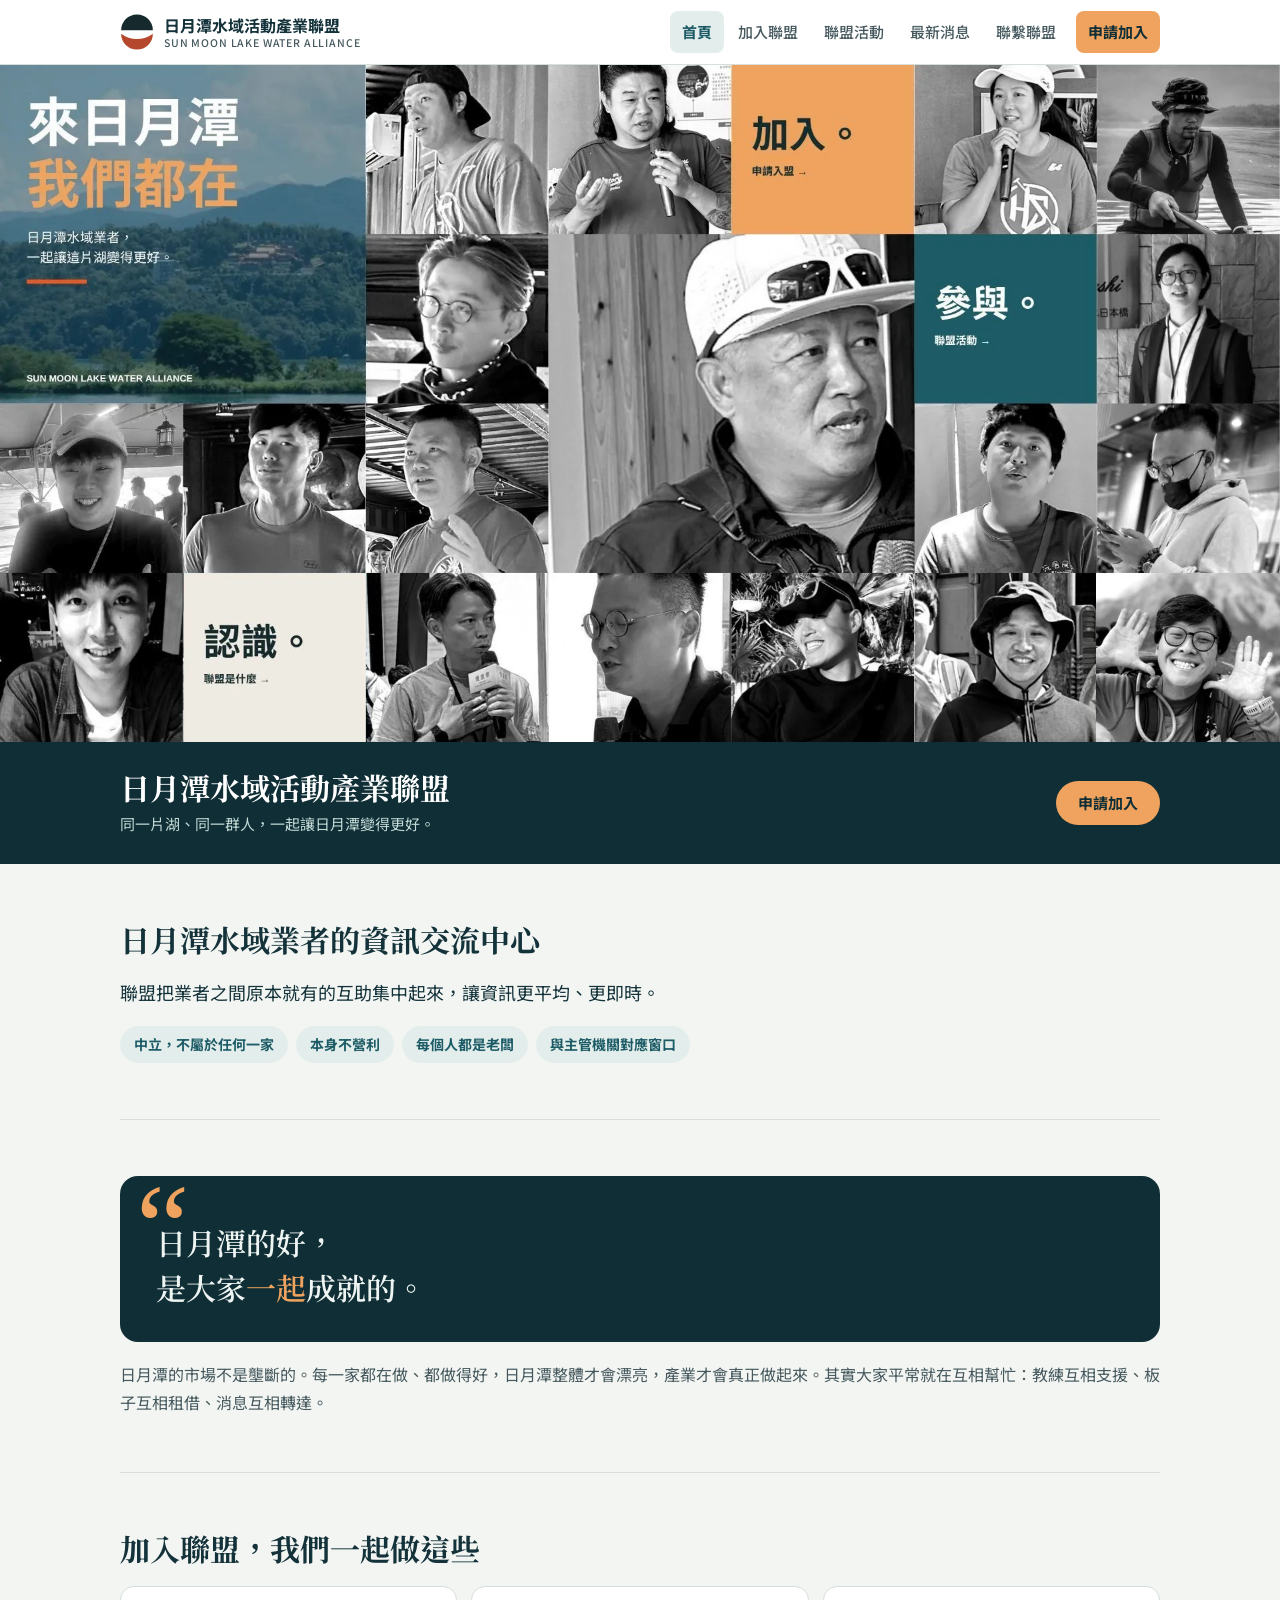
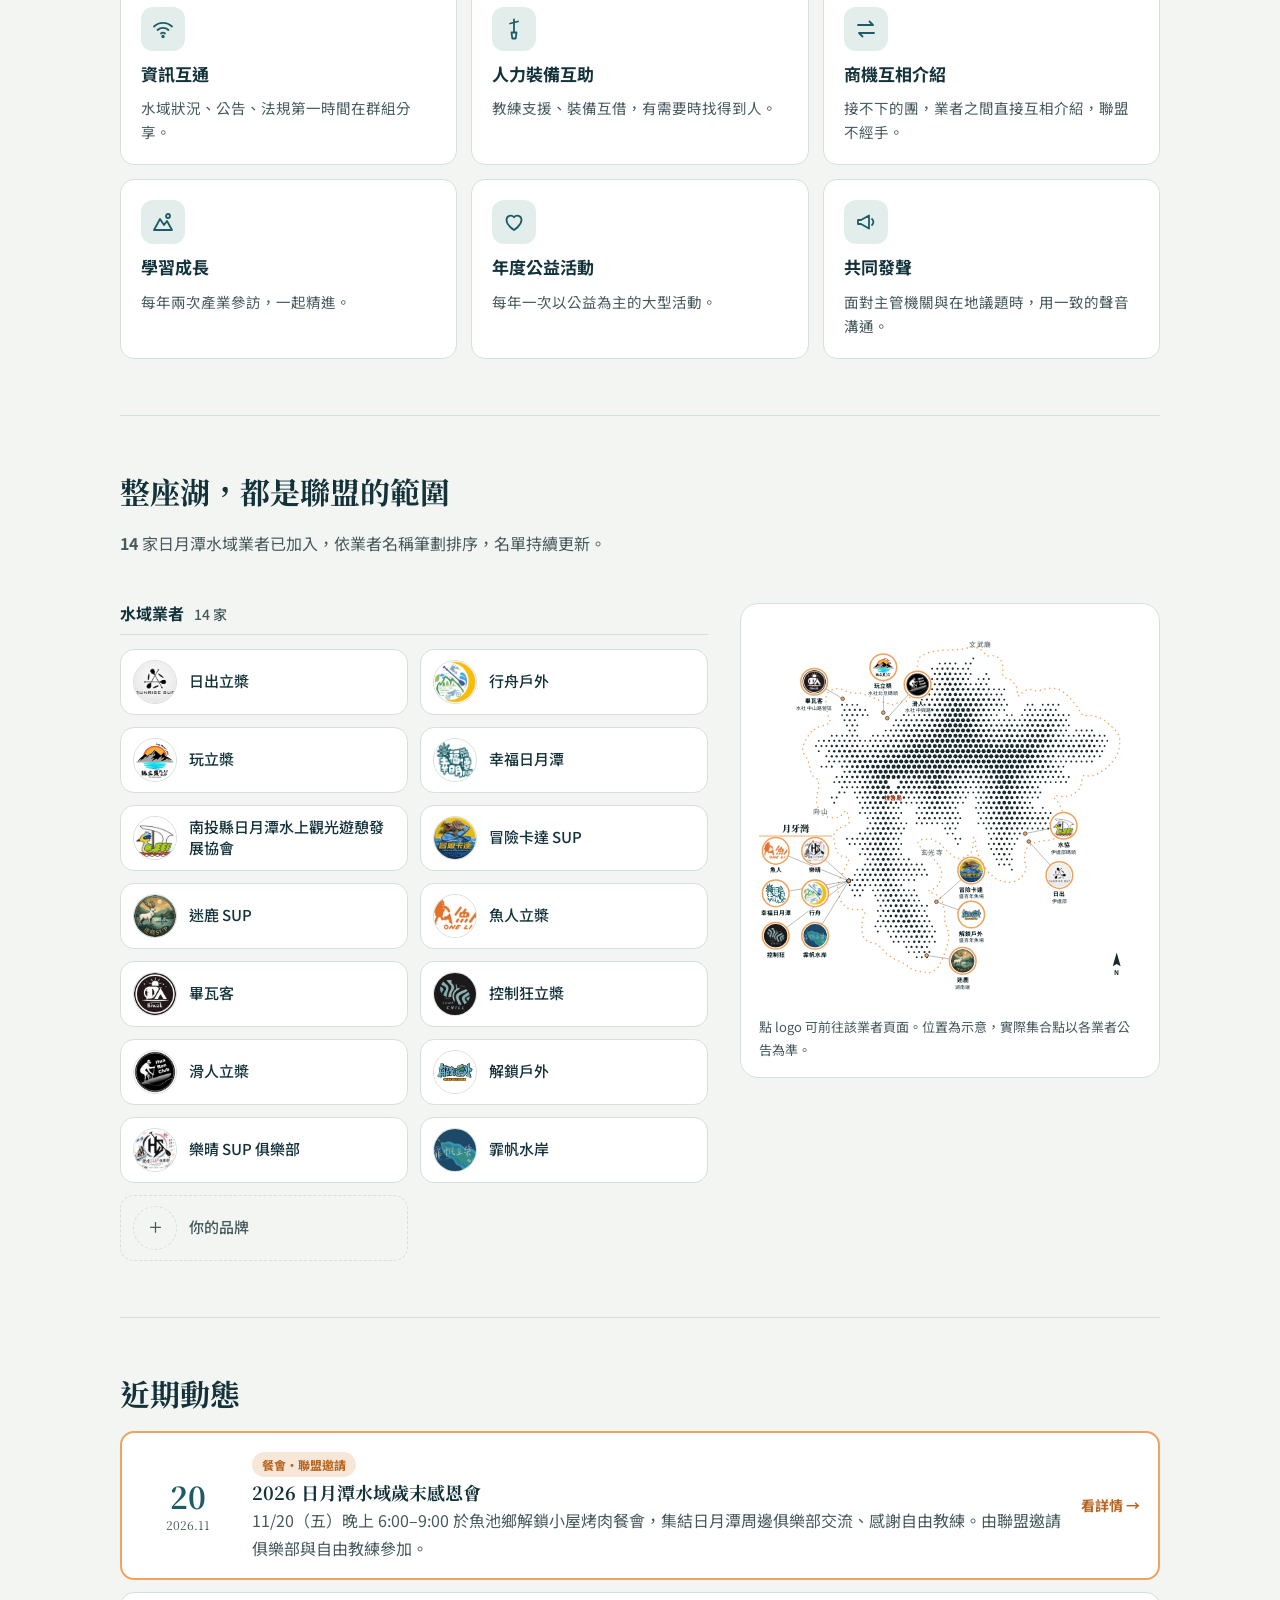
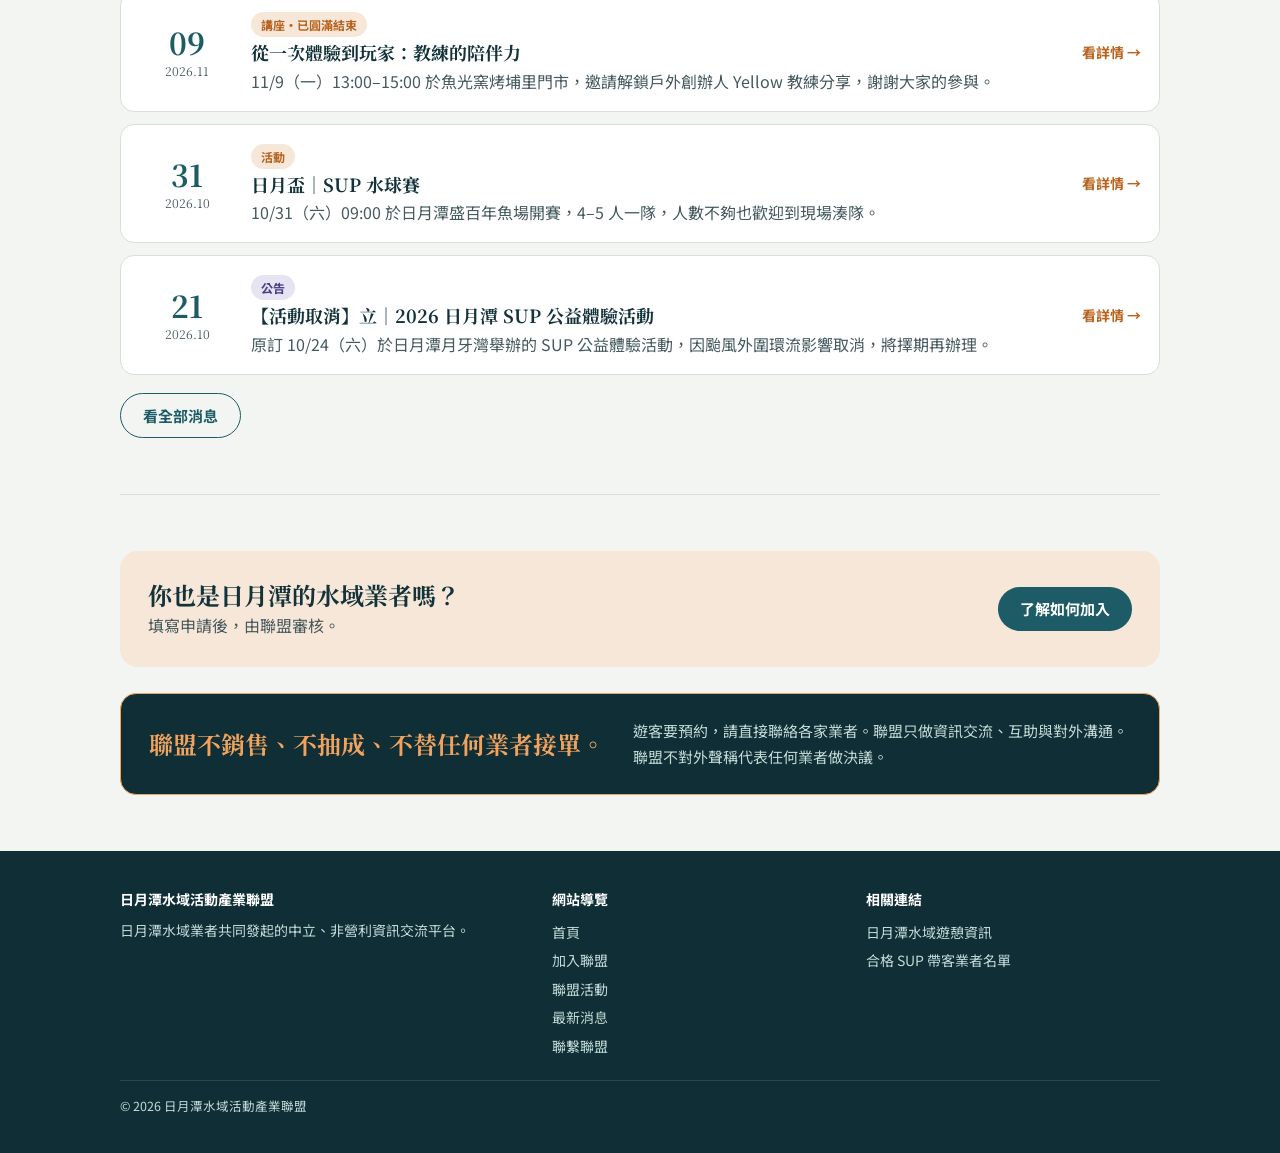
==== commit 8620d949: "地圖：冒險卡達上移，解鎖戶外放在下方 Co-Authored-By: Claude Opus 5.5 <noreply@anthropic.com> Claude-Session: https://c" ====
--- a/index.html
+++ b/index.html
@@ -67,7 +67,7 @@
         <h3 class="mem-grp">水域業者<span>14 家</span></h3>
         <div class="mem-grid"><a class="mem-tile" href="https://www.facebook.com/supsunrise/" target="_blank" rel="noopener"><img src="/assets/logos/sunrise.jpg" alt="日出立槳 logo" loading="lazy" width="44" height="44"><span>日出立槳</span></a><a class="mem-tile" href="https://www.facebook.com/GoSUPTW/" target="_blank" rel="noopener"><img src="/assets/logos/gosup.jpg" alt="行舟戶外 logo" loading="lazy" width="44" height="44"><span>行舟戶外</span></a><a class="mem-tile" href="https://www.sunmoonlakesup.com.tw/" target="_blank" rel="noopener"><img src="/assets/logos/playsup.jpg" alt="玩立槳 logo" loading="lazy" width="44" height="44"><span>玩立槳</span></a><a class="mem-tile" href="https://www.facebook.com/SunMoonLakeFun/" target="_blank" rel="noopener"><img src="/assets/logos/xingfu.jpg" alt="幸福日月潭 logo" loading="lazy" width="44" height="44"><span>幸福日月潭</span></a><a class="mem-tile" href="https://www.facebook.com/Sun.Moon.Lake.Pedal/" target="_blank" rel="noopener"><img src="/assets/logos/shuixie.jpg" alt="南投縣日月潭水上觀光遊憩發展協會 logo" loading="lazy" width="44" height="44"><span>南投縣日月潭水上觀光遊憩發展協會</span></a><a class="mem-tile" href="https://www.kadasup.net/" target="_blank" rel="noopener"><img src="/assets/logos/kadasup.jpg" alt="冒險卡達 SUP logo" loading="lazy" width="44" height="44"><span>冒險卡達 SUP</span></a><a class="mem-tile" href="https://www.facebook.com/100088424755493/" target="_blank" rel="noopener"><img src="/assets/logos/milu.jpg" alt="迷鹿 SUP logo" loading="lazy" width="44" height="44"><span>迷鹿 SUP</span></a><a class="mem-tile" href="https://gosup.tw/" target="_blank" rel="noopener"><img src="/assets/logos/onelife.jpg" alt="魚人立槳 logo" loading="lazy" width="44" height="44"><span>魚人立槳</span></a><a class="mem-tile" href="https://www.facebook.com/biwak555/" target="_blank" rel="noopener"><img src="/assets/logos/biwak.jpg" alt="畢瓦客 logo" loading="lazy" width="44" height="44"><span>畢瓦客</span></a><a class="mem-tile" href="https://www.facebook.com/COMECHILLLLL/" target="_blank" rel="noopener"><img src="/assets/logos/comechill.jpg" alt="控制狂立槳 logo" loading="lazy" width="44" height="44"><span>控制狂立槳</span></a><a class="mem-tile" href="https://www.facebook.com/SMLSlidePeopleClub/" target="_blank" rel="noopener"><img src="/assets/logos/huaren.jpg" alt="滑人立槳 logo" loading="lazy" width="44" height="44"><span>滑人立槳</span></a><a class="mem-tile" href="https://www.facebook.com/openoutdoorworkshop/" target="_blank" rel="noopener"><img src="/assets/logos/openoutdoor.jpg" alt="解鎖戶外 logo" loading="lazy" width="44" height="44"><span>解鎖戶外</span></a><a class="mem-tile" href="https://www.happysunny.club/" target="_blank" rel="noopener"><img src="/assets/logos/leqing.jpg" alt="樂晴 SUP 俱樂部 logo" loading="lazy" width="44" height="44"><span>樂晴 SUP 俱樂部</span></a><a class="mem-tile" href="https://www.facebook.com/feifan69888/" target="_blank" rel="noopener"><img src="/assets/logos/feifan.jpg" alt="霏帆水岸 logo" loading="lazy" width="44" height="44"><span>霏帆水岸</span></a><a class="mem-tile add" href="/join/"><i>＋</i><span>你的品牌</span></a></div>
       </div>
-      <figure class="smap"><svg class="smap-svg" viewBox="-200 -140 1300 1300" role="img" aria-label="日月潭聯盟業者集合點地圖"><defs><clipPath id="lc0"><circle cx="230" cy="29" r="39"/></clipPath><clipPath id="lc1"><circle cx="343" cy="86" r="39"/></clipPath><clipPath id="lc2"><circle cx="2" cy="77" r="39"/></clipPath><clipPath id="lc3"><circle cx="825" cy="552" r="39"/></clipPath><clipPath id="lc4"><circle cx="514" cy="792" r="39"/></clipPath><clipPath id="lc13"><circle cx="644" cy="792" r="39"/></clipPath><clipPath id="lc5"><circle cx="-125" cy="635" r="39"/></clipPath><clipPath id="lc6"><circle cx="5" cy="635" r="39"/></clipPath><clipPath id="lc7"><circle cx="-125" cy="775" r="39"/></clipPath><clipPath id="lc8"><circle cx="5" cy="775" r="39"/></clipPath><clipPath id="lc9"><circle cx="-125" cy="915" r="39"/></clipPath><clipPath id="lc10"><circle cx="5" cy="915" r="39"/></clipPath><clipPath id="lc11"><circle cx="811" cy="715" r="39"/></clipPath><clipPath id="lc12"><circle cx="492" cy="998" r="39"/></clipPath></defs><style>.ar{font:700 22px var(--sans);fill:#7C8B8D;letter-spacing:2px}.on{font:700 19px var(--sans);fill:#16292C;paint-order:stroke;stroke:#FFFFFF;stroke-width:6px;stroke-linejoin:round}.os{font:500 16px var(--sans);fill:#46595E;paint-order:stroke;stroke:#FFFFFF;stroke-width:5px;stroke-linejoin:round}.lp{cursor:pointer;outline:none}.lp .rg{transition:stroke .2s,stroke-width .2s}.lp:hover .rg,.lp:focus-visible .rg{stroke:#B5482C;stroke-width:6}</style><path d="M-8 242 L-24 265 L-33 284 L-36 299 L-32 315 L-21 331 L-14 350 L-11 371 L-2 388 L14 399 L18 420 L11 450 L10 474 L15 494 L22 508 L31 518 L44 523 L63 526 L77 525 L89 520 L98 512 L105 502 L111 507 L116 528 L118 541 L115 546 L105 552 L86 559 L74 569 L67 582 L67 601 L74 628 L81 644 L90 651 L99 655 L109 656 L115 659 L117 663 L108 684 L88 723 L79 752 L81 771 L85 787 L91 802 L101 815 L114 825 L133 829 L160 828 L170 837 L163 856 L159 878 L160 901 L164 918 L171 929 L184 936 L204 941 L222 953 L240 974 L262 990 L290 1002 L308 1012 L316 1021 L335 1029 L363 1035 L382 1037 L393 1034 L402 1028 L411 1019 L423 996 L437 960 L445 932 L446 912 L442 892 L434 872 L431 856 L434 844 L431 827 L425 805 L418 790 L410 782 L399 777 L387 773 L380 770 L380 766 L385 763 L395 760 L404 755 L410 749 L416 737 L421 720 L423 707 L422 698 L412 681 L391 655 L375 639 L364 634 L353 623 L344 607 L355 598 L386 595 L415 609 L442 638 L463 655 L476 659 L488 659 L499 656 L508 651 L515 645 L521 638 L524 629 L526 616 L527 599 L528 591 L532 592 L534 601 L535 619 L539 636 L545 654 L558 677 L576 705 L598 725 L623 736 L645 739 L666 735 L682 726 L692 714 L699 701 L701 689 L700 678 L696 668 L696 655 L698 640 L702 628 L708 620 L718 613 L734 606 L754 602 L778 600 L797 595 L811 587 L820 579 L826 571 L828 555 L828 531 L823 509 L814 487 L805 472 L795 463 L794 457 L799 453 L809 453 L824 457 L840 455 L856 448 L869 439 L878 429 L883 415 L886 395 L891 386 L900 388 L912 388 L928 385 L946 376 L966 362 L983 345 L999 324 L1007 303 L1010 282 L1010 266 L1008 257 L1003 247 L995 236 L981 222 L961 205 L941 194 L922 189 L905 187 L892 190 L881 181 L872 162 L855 141 L831 116 L809 102 L788 98 L768 99 L751 105 L735 107 L719 103 L706 102 L698 106 L689 113 L678 124 L672 122 L672 108 L671 97 L667 88 L660 80 L651 71 L640 66 L628 63 L623 52 L625 31 L623 16 L618 6 L610 -2 L599 -8 L588 -10 L576 -8 L567 -12 L560 -23 L550 -31 L535 -36 L515 -36 L488 -30 L460 -28 L431 -28 L400 -24 L370 -16 L351 -5 L344 11 L342 25 L346 38 L346 57 L344 83 L338 101 L327 111 L319 122 L313 136 L304 143 L292 143 L278 146 L263 153 L234 146 L189 126 L156 115 L134 115 L113 111 L95 102 L78 100 L65 102 L54 107 L47 113 L42 122 L40 133 L41 153 L46 181 L51 200 L56 209 L44 218 L15 227 Z" fill="none" stroke="#F0A35E" stroke-width="5" stroke-dasharray="0.1 16" stroke-linecap="round"/><g fill="#16292C"><circle cx="527" cy="0" r="3.0"/><circle cx="416" cy="17" r="3.1"/><circle cx="434" cy="17" r="3.3"/><circle cx="450" cy="17" r="3.3"/><circle cx="468" cy="17" r="3.2"/><circle cx="502" cy="17" r="3.2"/><circle cx="518" cy="17" r="3.3"/><circle cx="391" cy="34" r="3.2"/><circle cx="408" cy="34" r="3.5"/><circle cx="425" cy="34" r="3.8"/><circle cx="442" cy="34" r="3.8"/><circle cx="459" cy="34" r="3.8"/><circle cx="476" cy="34" r="3.4"/><circle cx="493" cy="34" r="3.3"/><circle cx="510" cy="34" r="3.1"/><circle cx="400" cy="51" r="3.5"/><circle cx="416" cy="51" r="4.1"/><circle cx="434" cy="51" r="4.4"/><circle cx="450" cy="51" r="4.4"/><circle cx="468" cy="51" r="4.0"/><circle cx="484" cy="51" r="3.7"/><circle cx="502" cy="51" r="3.5"/><circle cx="518" cy="51" r="3.1"/><circle cx="570" cy="51" r="3.3"/><circle cx="391" cy="68" r="3.2"/><circle cx="408" cy="68" r="3.8"/><circle cx="425" cy="68" r="4.4"/><circle cx="442" cy="68" r="5.0"/><circle cx="459" cy="68" r="4.6"/><circle cx="476" cy="68" r="4.4"/><circle cx="493" cy="68" r="4.0"/><circle cx="510" cy="68" r="3.4"/><circle cx="544" cy="68" r="3.0"/><circle cx="561" cy="68" r="3.3"/><circle cx="578" cy="68" r="3.1"/><circle cx="400" cy="85" r="3.5"/><circle cx="416" cy="85" r="4.1"/><circle cx="434" cy="85" r="4.7"/><circle cx="450" cy="85" r="5.3"/><circle cx="468" cy="85" r="5.0"/><circle cx="484" cy="85" r="4.4"/><circle cx="502" cy="85" r="3.9"/><circle cx="518" cy="85" r="3.5"/><circle cx="536" cy="85" r="3.5"/><circle cx="552" cy="85" r="3.6"/><circle cx="570" cy="85" r="3.5"/><circle cx="391" cy="102" r="3.3"/><circle cx="408" cy="102" r="3.9"/><circle cx="425" cy="102" r="4.5"/><circle cx="442" cy="102" r="5.1"/><circle cx="459" cy="102" r="5.5"/><circle cx="476" cy="102" r="5.0"/><circle cx="493" cy="102" r="4.5"/><circle cx="510" cy="102" r="4.1"/><circle cx="527" cy="102" r="4.0"/><circle cx="544" cy="102" r="4.1"/><circle cx="561" cy="102" r="3.9"/><circle cx="578" cy="102" r="3.4"/><circle cx="595" cy="102" r="3.0"/><circle cx="612" cy="102" r="3.1"/><circle cx="629" cy="102" r="3.0"/><circle cx="382" cy="119" r="3.2"/><circle cx="400" cy="119" r="3.8"/><circle cx="416" cy="119" r="4.3"/><circle cx="434" cy="119" r="4.9"/><circle cx="450" cy="119" r="5.5"/><circle cx="468" cy="119" r="5.6"/><circle cx="484" cy="119" r="5.1"/><circle cx="502" cy="119" r="4.8"/><circle cx="518" cy="119" r="4.6"/><circle cx="536" cy="119" r="4.6"/><circle cx="552" cy="119" r="4.4"/><circle cx="570" cy="119" r="4.0"/><circle cx="586" cy="119" r="3.7"/><circle cx="604" cy="119" r="3.6"/><circle cx="620" cy="119" r="3.3"/><circle cx="357" cy="136" r="3.0"/><circle cx="374" cy="136" r="3.4"/><circle cx="391" cy="136" r="3.8"/><circle cx="408" cy="136" r="4.3"/><circle cx="425" cy="136" r="4.8"/><circle cx="442" cy="136" r="5.3"/><circle cx="459" cy="136" r="5.9"/><circle cx="476" cy="136" r="5.8"/><circle cx="493" cy="136" r="5.5"/><circle cx="510" cy="136" r="5.2"/><circle cx="527" cy="136" r="5.2"/><circle cx="544" cy="136" r="5.0"/><circle cx="561" cy="136" r="4.7"/><circle cx="578" cy="136" r="4.3"/><circle cx="595" cy="136" r="4.2"/><circle cx="612" cy="136" r="3.6"/><circle cx="629" cy="136" r="3.1"/><circle cx="94" cy="153" r="3.2"/><circle cx="110" cy="153" r="3.0"/><circle cx="128" cy="153" r="3.0"/><circle cx="144" cy="153" r="3.0"/><circle cx="348" cy="153" r="3.0"/><circle cx="366" cy="153" r="3.6"/><circle cx="382" cy="153" r="4.1"/><circle cx="400" cy="153" r="4.5"/><circle cx="416" cy="153" r="4.9"/><circle cx="434" cy="153" r="5.3"/><circle cx="450" cy="153" r="5.8"/><circle cx="468" cy="153" r="6.4"/><circle cx="484" cy="153" r="6.1"/><circle cx="502" cy="153" r="5.9"/><circle cx="518" cy="153" r="5.8"/><circle cx="536" cy="153" r="5.7"/><circle cx="552" cy="153" r="5.1"/><circle cx="570" cy="153" r="4.6"/><circle cx="586" cy="153" r="4.2"/><circle cx="604" cy="153" r="4.0"/><circle cx="620" cy="153" r="3.6"/><circle cx="638" cy="153" r="3.1"/><circle cx="706" cy="153" r="3.1"/><circle cx="722" cy="153" r="3.3"/><circle cx="756" cy="153" r="3.1"/><circle cx="774" cy="153" r="3.5"/><circle cx="790" cy="153" r="3.2"/><circle cx="808" cy="153" r="3.1"/><circle cx="102" cy="170" r="3.5"/><circle cx="119" cy="170" r="3.6"/><circle cx="136" cy="170" r="3.6"/><circle cx="153" cy="170" r="3.6"/><circle cx="170" cy="170" r="3.2"/><circle cx="357" cy="170" r="3.3"/><circle cx="374" cy="170" r="3.8"/><circle cx="391" cy="170" r="4.4"/><circle cx="408" cy="170" r="5.0"/><circle cx="425" cy="170" r="5.5"/><circle cx="442" cy="170" r="5.9"/><circle cx="459" cy="170" r="6.4"/><circle cx="476" cy="170" r="6.8"/><circle cx="493" cy="170" r="6.5"/><circle cx="510" cy="170" r="6.3"/><circle cx="527" cy="170" r="5.8"/><circle cx="544" cy="170" r="5.2"/><circle cx="561" cy="170" r="4.7"/><circle cx="578" cy="170" r="4.1"/><circle cx="595" cy="170" r="3.6"/><circle cx="612" cy="170" r="3.3"/><circle cx="629" cy="170" r="3.1"/><circle cx="697" cy="170" r="3.2"/><circle cx="714" cy="170" r="3.7"/><circle cx="731" cy="170" r="3.4"/><circle cx="748" cy="170" r="3.2"/><circle cx="765" cy="170" r="3.7"/><circle cx="782" cy="170" r="3.8"/><circle cx="799" cy="170" r="3.3"/><circle cx="94" cy="187" r="3.2"/><circle cx="110" cy="187" r="3.6"/><circle cx="128" cy="187" r="3.8"/><circle cx="144" cy="187" r="3.5"/><circle cx="162" cy="187" r="3.4"/><circle cx="178" cy="187" r="3.1"/><circle cx="298" cy="187" r="3.3"/><circle cx="314" cy="187" r="3.1"/><circle cx="332" cy="187" r="3.2"/><circle cx="348" cy="187" r="3.4"/><circle cx="366" cy="187" r="3.8"/><circle cx="382" cy="187" r="4.3"/><circle cx="400" cy="187" r="4.9"/><circle cx="416" cy="187" r="5.4"/><circle cx="434" cy="187" r="6.0"/><circle cx="450" cy="187" r="6.5"/><circle cx="468" cy="187" r="6.8"/><circle cx="484" cy="187" r="6.8"/><circle cx="502" cy="187" r="6.5"/><circle cx="518" cy="187" r="6.0"/><circle cx="536" cy="187" r="5.4"/><circle cx="552" cy="187" r="4.8"/><circle cx="570" cy="187" r="4.2"/><circle cx="586" cy="187" r="3.6"/><circle cx="604" cy="187" r="3.1"/><circle cx="638" cy="187" r="3.1"/><circle cx="654" cy="187" r="3.1"/><circle cx="688" cy="187" r="3.2"/><circle cx="706" cy="187" r="3.7"/><circle cx="722" cy="187" r="4.0"/><circle cx="740" cy="187" r="3.8"/><circle cx="756" cy="187" r="3.9"/><circle cx="774" cy="187" r="4.3"/><circle cx="790" cy="187" r="3.9"/><circle cx="808" cy="187" r="3.4"/><circle cx="824" cy="187" r="3.4"/><circle cx="842" cy="187" r="3.0"/><circle cx="102" cy="204" r="3.1"/><circle cx="119" cy="204" r="3.7"/><circle cx="136" cy="204" r="3.3"/><circle cx="272" cy="204" r="3.2"/><circle cx="289" cy="204" r="3.6"/><circle cx="306" cy="204" r="3.8"/><circle cx="323" cy="204" r="3.7"/><circle cx="340" cy="204" r="3.8"/><circle cx="357" cy="204" r="4.1"/><circle cx="374" cy="204" r="4.4"/><circle cx="391" cy="204" r="4.9"/><circle cx="408" cy="204" r="5.4"/><circle cx="425" cy="204" r="5.9"/><circle cx="442" cy="204" r="6.5"/><circle cx="459" cy="204" r="6.8"/><circle cx="476" cy="204" r="6.8"/><circle cx="493" cy="204" r="6.8"/><circle cx="510" cy="204" r="6.3"/><circle cx="527" cy="204" r="5.7"/><circle cx="544" cy="204" r="5.1"/><circle cx="561" cy="204" r="4.5"/><circle cx="578" cy="204" r="4.0"/><circle cx="595" cy="204" r="3.5"/><circle cx="612" cy="204" r="3.3"/><circle cx="629" cy="204" r="3.6"/><circle cx="646" cy="204" r="3.7"/><circle cx="663" cy="204" r="3.5"/><circle cx="680" cy="204" r="3.3"/><circle cx="697" cy="204" r="3.8"/><circle cx="714" cy="204" r="4.3"/><circle cx="731" cy="204" r="4.4"/><circle cx="748" cy="204" r="4.4"/><circle cx="765" cy="204" r="4.5"/><circle cx="782" cy="204" r="4.5"/><circle cx="799" cy="204" r="4.1"/><circle cx="816" cy="204" r="3.9"/><circle cx="833" cy="204" r="3.5"/><circle cx="110" cy="221" r="3.3"/><circle cx="128" cy="221" r="3.6"/><circle cx="144" cy="221" r="3.1"/><circle cx="264" cy="221" r="3.1"/><circle cx="280" cy="221" r="3.7"/><circle cx="298" cy="221" r="4.2"/><circle cx="314" cy="221" r="4.3"/><circle cx="332" cy="221" r="4.3"/><circle cx="348" cy="221" r="4.5"/><circle cx="366" cy="221" r="4.7"/><circle cx="382" cy="221" r="5.0"/><circle cx="400" cy="221" r="5.5"/><circle cx="416" cy="221" r="5.9"/><circle cx="434" cy="221" r="6.5"/><circle cx="450" cy="221" r="6.8"/><circle cx="468" cy="221" r="6.8"/><circle cx="484" cy="221" r="6.8"/><circle cx="502" cy="221" r="6.7"/><circle cx="518" cy="221" r="6.1"/><circle cx="536" cy="221" r="5.6"/><circle cx="552" cy="221" r="5.0"/><circle cx="570" cy="221" r="4.5"/><circle cx="586" cy="221" r="4.1"/><circle cx="604" cy="221" r="3.9"/><circle cx="620" cy="221" r="4.0"/><circle cx="638" cy="221" r="4.2"/><circle cx="654" cy="221" r="4.2"/><circle cx="672" cy="221" r="3.9"/><circle cx="688" cy="221" r="4.0"/><circle cx="706" cy="221" r="4.4"/><circle cx="722" cy="221" r="4.8"/><circle cx="740" cy="221" r="4.9"/><circle cx="756" cy="221" r="5.0"/><circle cx="774" cy="221" r="5.1"/><circle cx="790" cy="221" r="4.7"/><circle cx="808" cy="221" r="4.2"/><circle cx="824" cy="221" r="3.6"/><circle cx="842" cy="221" r="3.1"/><circle cx="119" cy="238" r="3.5"/><circle cx="136" cy="238" r="3.4"/><circle cx="238" cy="238" r="3.0"/><circle cx="255" cy="238" r="3.5"/><circle cx="272" cy="238" r="3.8"/><circle cx="289" cy="238" r="4.2"/><circle cx="306" cy="238" r="4.7"/><circle cx="323" cy="238" r="4.8"/><circle cx="340" cy="238" r="4.9"/><circle cx="357" cy="238" r="5.1"/><circle cx="374" cy="238" r="5.4"/><circle cx="391" cy="238" r="5.7"/><circle cx="408" cy="238" r="6.1"/><circle cx="425" cy="238" r="6.5"/><circle cx="442" cy="238" r="6.8"/><circle cx="459" cy="238" r="6.8"/><circle cx="476" cy="238" r="6.8"/><circle cx="493" cy="238" r="6.8"/><circle cx="510" cy="238" r="6.6"/><circle cx="527" cy="238" r="6.1"/><circle cx="544" cy="238" r="5.6"/><circle cx="561" cy="238" r="5.2"/><circle cx="578" cy="238" r="4.8"/><circle cx="595" cy="238" r="4.5"/><circle cx="612" cy="238" r="4.5"/><circle cx="629" cy="238" r="4.6"/><circle cx="646" cy="238" r="4.8"/><circle cx="663" cy="238" r="4.6"/><circle cx="680" cy="238" r="4.5"/><circle cx="697" cy="238" r="4.7"/><circle cx="714" cy="238" r="5.0"/><circle cx="731" cy="238" r="5.4"/><circle cx="748" cy="238" r="5.5"/><circle cx="765" cy="238" r="5.5"/><circle cx="782" cy="238" r="4.9"/><circle cx="799" cy="238" r="4.3"/><circle cx="816" cy="238" r="3.8"/><circle cx="833" cy="238" r="3.2"/><circle cx="867" cy="238" r="3.2"/><circle cx="884" cy="238" r="3.3"/><circle cx="901" cy="238" r="3.3"/><circle cx="918" cy="238" r="3.4"/><circle cx="60" cy="255" r="3.1"/><circle cx="76" cy="255" r="3.2"/><circle cx="94" cy="255" r="3.2"/><circle cx="110" cy="255" r="3.4"/><circle cx="128" cy="255" r="3.7"/><circle cx="144" cy="255" r="3.1"/><circle cx="196" cy="255" r="3.1"/><circle cx="212" cy="255" r="3.2"/><circle cx="230" cy="255" r="3.4"/><circle cx="246" cy="255" r="3.6"/><circle cx="264" cy="255" r="4.1"/><circle cx="280" cy="255" r="4.4"/><circle cx="298" cy="255" r="4.8"/><circle cx="314" cy="255" r="5.2"/><circle cx="332" cy="255" r="5.4"/><circle cx="348" cy="255" r="5.6"/><circle cx="366" cy="255" r="5.8"/><circle cx="382" cy="255" r="6.0"/><circle cx="400" cy="255" r="6.3"/><circle cx="416" cy="255" r="6.7"/><circle cx="434" cy="255" r="6.8"/><circle cx="450" cy="255" r="6.8"/><circle cx="468" cy="255" r="6.8"/><circle cx="484" cy="255" r="6.8"/><circle cx="502" cy="255" r="6.8"/><circle cx="518" cy="255" r="6.6"/><circle cx="536" cy="255" r="6.2"/><circle cx="552" cy="255" r="5.8"/><circle cx="570" cy="255" r="5.4"/><circle cx="586" cy="255" r="5.2"/><circle cx="604" cy="255" r="5.0"/><circle cx="620" cy="255" r="5.1"/><circle cx="638" cy="255" r="5.3"/><circle cx="654" cy="255" r="5.2"/><circle cx="672" cy="255" r="5.1"/><circle cx="688" cy="255" r="5.1"/><circle cx="706" cy="255" r="5.3"/><circle cx="722" cy="255" r="5.6"/><circle cx="740" cy="255" r="6.0"/><circle cx="756" cy="255" r="5.9"/><circle cx="774" cy="255" r="5.3"/><circle cx="790" cy="255" r="4.7"/><circle cx="808" cy="255" r="4.2"/><circle cx="824" cy="255" r="3.7"/><circle cx="842" cy="255" r="3.4"/><circle cx="858" cy="255" r="3.4"/><circle cx="876" cy="255" r="3.7"/><circle cx="892" cy="255" r="3.8"/><circle cx="910" cy="255" r="4.0"/><circle cx="926" cy="255" r="3.6"/><circle cx="944" cy="255" r="3.3"/><circle cx="960" cy="255" r="3.1"/><circle cx="17" cy="272" r="3.0"/><circle cx="34" cy="272" r="3.4"/><circle cx="51" cy="272" r="3.6"/><circle cx="68" cy="272" r="3.7"/><circle cx="85" cy="272" r="3.8"/><circle cx="102" cy="272" r="3.8"/><circle cx="119" cy="272" r="4.0"/><circle cx="136" cy="272" r="3.7"/><circle cx="153" cy="272" r="3.4"/><circle cx="170" cy="272" r="3.1"/><circle cx="187" cy="272" r="3.4"/><circle cx="204" cy="272" r="3.7"/><circle cx="221" cy="272" r="3.9"/><circle cx="238" cy="272" r="4.1"/><circle cx="255" cy="272" r="4.3"/><circle cx="272" cy="272" r="4.7"/><circle cx="289" cy="272" r="5.1"/><circle cx="306" cy="272" r="5.4"/><circle cx="323" cy="272" r="5.8"/><circle cx="340" cy="272" r="6.0"/><circle cx="357" cy="272" r="6.2"/><circle cx="374" cy="272" r="6.4"/><circle cx="391" cy="272" r="6.7"/><circle cx="408" cy="272" r="6.8"/><circle cx="425" cy="272" r="6.8"/><circle cx="442" cy="272" r="6.8"/><circle cx="459" cy="272" r="6.8"/><circle cx="476" cy="272" r="6.8"/><circle cx="493" cy="272" r="6.8"/><circle cx="510" cy="272" r="6.8"/><circle cx="527" cy="272" r="6.8"/><circle cx="544" cy="272" r="6.4"/><circle cx="561" cy="272" r="6.1"/><circle cx="578" cy="272" r="5.8"/><circle cx="595" cy="272" r="5.7"/><circle cx="612" cy="272" r="5.6"/><circle cx="629" cy="272" r="5.7"/><circle cx="646" cy="272" r="5.9"/><circle cx="663" cy="272" r="5.7"/><circle cx="680" cy="272" r="5.7"/><circle cx="697" cy="272" r="5.8"/><circle cx="714" cy="272" r="6.0"/><circle cx="731" cy="272" r="6.3"/><circle cx="748" cy="272" r="6.3"/><circle cx="765" cy="272" r="5.8"/><circle cx="782" cy="272" r="5.2"/><circle cx="799" cy="272" r="4.7"/><circle cx="816" cy="272" r="4.3"/><circle cx="833" cy="272" r="4.1"/><circle cx="850" cy="272" r="3.9"/><circle cx="867" cy="272" r="4.1"/><circle cx="884" cy="272" r="4.4"/><circle cx="901" cy="272" r="4.4"/><circle cx="918" cy="272" r="4.3"/><circle cx="935" cy="272" r="4.0"/><circle cx="952" cy="272" r="3.5"/><circle cx="969" cy="272" r="3.0"/><circle cx="8" cy="289" r="3.1"/><circle cx="26" cy="289" r="3.4"/><circle cx="42" cy="289" r="3.5"/><circle cx="60" cy="289" r="3.9"/><circle cx="76" cy="289" r="4.4"/><circle cx="94" cy="289" r="4.4"/><circle cx="110" cy="289" r="4.4"/><circle cx="128" cy="289" r="4.3"/><circle cx="144" cy="289" r="4.0"/><circle cx="162" cy="289" r="3.7"/><circle cx="178" cy="289" r="3.6"/><circle cx="196" cy="289" r="3.9"/><circle cx="212" cy="289" r="4.4"/><circle cx="230" cy="289" r="4.5"/><circle cx="246" cy="289" r="4.7"/><circle cx="264" cy="289" r="5.0"/><circle cx="280" cy="289" r="5.3"/><circle cx="298" cy="289" r="5.7"/><circle cx="314" cy="289" r="6.1"/><circle cx="332" cy="289" r="6.5"/><circle cx="348" cy="289" r="6.7"/><circle cx="366" cy="289" r="6.8"/><circle cx="382" cy="289" r="6.8"/><circle cx="400" cy="289" r="6.8"/><circle cx="416" cy="289" r="6.8"/><circle cx="434" cy="289" r="6.8"/><circle cx="450" cy="289" r="6.8"/><circle cx="468" cy="289" r="6.8"/><circle cx="484" cy="289" r="6.8"/><circle cx="502" cy="289" r="6.8"/><circle cx="518" cy="289" r="6.8"/><circle cx="536" cy="289" r="6.8"/><circle cx="552" cy="289" r="6.7"/><circle cx="570" cy="289" r="6.5"/><circle cx="586" cy="289" r="6.3"/><circle cx="604" cy="289" r="6.2"/><circle cx="620" cy="289" r="6.2"/><circle cx="638" cy="289" r="6.4"/><circle cx="654" cy="289" r="6.3"/><circle cx="672" cy="289" r="6.3"/><circle cx="688" cy="289" r="6.3"/><circle cx="706" cy="289" r="6.4"/><circle cx="722" cy="289" r="6.6"/><circle cx="740" cy="289" r="6.2"/><circle cx="756" cy="289" r="5.7"/><circle cx="774" cy="289" r="5.3"/><circle cx="790" cy="289" r="4.9"/><circle cx="808" cy="289" r="4.7"/><circle cx="824" cy="289" r="4.7"/><circle cx="842" cy="289" r="4.5"/><circle cx="858" cy="289" r="4.5"/><circle cx="876" cy="289" r="4.7"/><circle cx="892" cy="289" r="4.7"/><circle cx="910" cy="289" r="4.8"/><circle cx="926" cy="289" r="4.2"/><circle cx="944" cy="289" r="3.6"/><circle cx="960" cy="289" r="3.1"/><circle cx="17" cy="306" r="3.1"/><circle cx="51" cy="306" r="3.5"/><circle cx="68" cy="306" r="4.1"/><circle cx="85" cy="306" r="4.5"/><circle cx="102" cy="306" r="4.7"/><circle cx="119" cy="306" r="5.0"/><circle cx="136" cy="306" r="4.7"/><circle cx="153" cy="306" r="4.4"/><circle cx="170" cy="306" r="4.2"/><circle cx="187" cy="306" r="4.3"/><circle cx="204" cy="306" r="4.6"/><circle cx="221" cy="306" r="5.0"/><circle cx="238" cy="306" r="5.2"/><circle cx="255" cy="306" r="5.4"/><circle cx="272" cy="306" r="5.6"/><circle cx="289" cy="306" r="5.9"/><circle cx="306" cy="306" r="6.3"/><circle cx="323" cy="306" r="6.7"/><circle cx="340" cy="306" r="6.8"/><circle cx="357" cy="306" r="6.8"/><circle cx="374" cy="306" r="6.8"/><circle cx="391" cy="306" r="6.8"/><circle cx="408" cy="306" r="6.8"/><circle cx="425" cy="306" r="6.8"/><circle cx="442" cy="306" r="6.8"/><circle cx="459" cy="306" r="6.8"/><circle cx="476" cy="306" r="6.8"/><circle cx="493" cy="306" r="6.8"/><circle cx="510" cy="306" r="6.8"/><circle cx="527" cy="306" r="6.8"/><circle cx="544" cy="306" r="6.8"/><circle cx="561" cy="306" r="6.8"/><circle cx="578" cy="306" r="6.8"/><circle cx="595" cy="306" r="6.8"/><circle cx="612" cy="306" r="6.8"/><circle cx="629" cy="306" r="6.8"/><circle cx="646" cy="306" r="6.8"/><circle cx="663" cy="306" r="6.8"/><circle cx="680" cy="306" r="6.8"/><circle cx="697" cy="306" r="6.8"/><circle cx="714" cy="306" r="6.7"/><circle cx="731" cy="306" r="6.1"/><circle cx="748" cy="306" r="5.6"/><circle cx="765" cy="306" r="5.1"/><circle cx="782" cy="306" r="4.6"/><circle cx="799" cy="306" r="4.3"/><circle cx="816" cy="306" r="4.1"/><circle cx="833" cy="306" r="4.1"/><circle cx="850" cy="306" r="4.4"/><circle cx="867" cy="306" r="4.3"/><circle cx="884" cy="306" r="4.1"/><circle cx="901" cy="306" r="4.3"/><circle cx="918" cy="306" r="4.3"/><circle cx="935" cy="306" r="3.9"/><circle cx="952" cy="306" r="3.4"/><circle cx="42" cy="323" r="3.3"/><circle cx="60" cy="323" r="3.9"/><circle cx="76" cy="323" r="3.9"/><circle cx="94" cy="323" r="4.0"/><circle cx="110" cy="323" r="4.4"/><circle cx="128" cy="323" r="4.9"/><circle cx="144" cy="323" r="5.0"/><circle cx="162" cy="323" r="4.8"/><circle cx="178" cy="323" r="4.8"/><circle cx="196" cy="323" r="4.9"/><circle cx="212" cy="323" r="5.2"/><circle cx="230" cy="323" r="5.6"/><circle cx="246" cy="323" r="5.8"/><circle cx="264" cy="323" r="6.0"/><circle cx="280" cy="323" r="6.3"/><circle cx="298" cy="323" r="6.6"/><circle cx="314" cy="323" r="6.8"/><circle cx="332" cy="323" r="6.8"/><circle cx="348" cy="323" r="6.8"/><circle cx="366" cy="323" r="6.8"/><circle cx="382" cy="323" r="6.8"/><circle cx="400" cy="323" r="6.8"/><circle cx="416" cy="323" r="6.8"/><circle cx="434" cy="323" r="6.8"/><circle cx="450" cy="323" r="6.8"/><circle cx="468" cy="323" r="6.8"/><circle cx="484" cy="323" r="6.8"/><circle cx="502" cy="323" r="6.8"/><circle cx="518" cy="323" r="6.8"/><circle cx="536" cy="323" r="6.8"/><circle cx="552" cy="323" r="6.8"/><circle cx="570" cy="323" r="6.8"/><circle cx="586" cy="323" r="6.8"/><circle cx="604" cy="323" r="6.8"/><circle cx="620" cy="323" r="6.8"/><circle cx="638" cy="323" r="6.8"/><circle cx="654" cy="323" r="6.8"/><circle cx="672" cy="323" r="6.8"/><circle cx="688" cy="323" r="6.8"/><circle cx="706" cy="323" r="6.8"/><circle cx="722" cy="323" r="6.3"/><circle cx="740" cy="323" r="5.7"/><circle cx="756" cy="323" r="5.1"/><circle cx="774" cy="323" r="4.6"/><circle cx="790" cy="323" r="4.0"/><circle cx="808" cy="323" r="3.6"/><circle cx="824" cy="323" r="3.5"/><circle cx="842" cy="323" r="3.7"/><circle cx="858" cy="323" r="3.9"/><circle cx="876" cy="323" r="3.7"/><circle cx="892" cy="323" r="3.6"/><circle cx="910" cy="323" r="3.8"/><circle cx="926" cy="323" r="3.6"/><circle cx="944" cy="323" r="3.2"/><circle cx="51" cy="340" r="3.5"/><circle cx="68" cy="340" r="3.5"/><circle cx="85" cy="340" r="3.4"/><circle cx="102" cy="340" r="3.8"/><circle cx="119" cy="340" r="4.4"/><circle cx="136" cy="340" r="5.0"/><circle cx="153" cy="340" r="5.5"/><circle cx="170" cy="340" r="5.4"/><circle cx="187" cy="340" r="5.4"/><circle cx="204" cy="340" r="5.6"/><circle cx="221" cy="340" r="5.9"/><circle cx="238" cy="340" r="6.2"/><circle cx="255" cy="340" r="6.5"/><circle cx="272" cy="340" r="6.7"/><circle cx="289" cy="340" r="6.8"/><circle cx="306" cy="340" r="6.8"/><circle cx="323" cy="340" r="6.8"/><circle cx="340" cy="340" r="6.8"/><circle cx="357" cy="340" r="6.8"/><circle cx="374" cy="340" r="6.8"/><circle cx="391" cy="340" r="6.8"/><circle cx="408" cy="340" r="6.8"/><circle cx="425" cy="340" r="6.8"/><circle cx="442" cy="340" r="6.8"/><circle cx="459" cy="340" r="6.8"/><circle cx="476" cy="340" r="6.8"/><circle cx="493" cy="340" r="6.6"/><circle cx="510" cy="340" r="6.4"/><circle cx="527" cy="340" r="6.4"/><circle cx="544" cy="340" r="6.5"/><circle cx="561" cy="340" r="6.7"/><circle cx="578" cy="340" r="6.8"/><circle cx="595" cy="340" r="6.8"/><circle cx="612" cy="340" r="6.8"/><circle cx="629" cy="340" r="6.8"/><circle cx="646" cy="340" r="6.8"/><circle cx="663" cy="340" r="6.8"/><circle cx="680" cy="340" r="6.8"/><circle cx="697" cy="340" r="6.4"/><circle cx="714" cy="340" r="6.2"/><circle cx="731" cy="340" r="5.9"/><circle cx="748" cy="340" r="5.3"/><circle cx="765" cy="340" r="4.8"/><circle cx="782" cy="340" r="4.2"/><circle cx="799" cy="340" r="3.6"/><circle cx="816" cy="340" r="3.0"/><circle cx="833" cy="340" r="3.1"/><circle cx="850" cy="340" r="3.3"/><circle cx="867" cy="340" r="3.3"/><circle cx="884" cy="340" r="3.0"/><circle cx="901" cy="340" r="3.3"/><circle cx="918" cy="340" r="3.2"/><circle cx="26" cy="357" r="3.1"/><circle cx="42" cy="357" r="3.2"/><circle cx="60" cy="357" r="3.4"/><circle cx="94" cy="357" r="3.5"/><circle cx="110" cy="357" r="4.0"/><circle cx="128" cy="357" r="4.5"/><circle cx="144" cy="357" r="5.0"/><circle cx="162" cy="357" r="5.6"/><circle cx="178" cy="357" r="5.9"/><circle cx="196" cy="357" r="6.0"/><circle cx="212" cy="357" r="6.2"/><circle cx="230" cy="357" r="6.5"/><circle cx="246" cy="357" r="6.8"/><circle cx="264" cy="357" r="6.8"/><circle cx="280" cy="357" r="6.8"/><circle cx="298" cy="357" r="6.8"/><circle cx="314" cy="357" r="6.8"/><circle cx="332" cy="357" r="6.8"/><circle cx="348" cy="357" r="6.8"/><circle cx="366" cy="357" r="6.8"/><circle cx="382" cy="357" r="6.8"/><circle cx="400" cy="357" r="6.8"/><circle cx="416" cy="357" r="6.8"/><circle cx="434" cy="357" r="6.8"/><circle cx="450" cy="357" r="6.8"/><circle cx="468" cy="357" r="6.4"/><circle cx="484" cy="357" r="6.1"/><circle cx="502" cy="357" r="5.9"/><circle cx="518" cy="357" r="5.8"/><circle cx="536" cy="357" r="5.9"/><circle cx="552" cy="357" r="6.0"/><circle cx="570" cy="357" r="6.3"/><circle cx="586" cy="357" r="6.6"/><circle cx="604" cy="357" r="6.8"/><circle cx="620" cy="357" r="6.8"/><circle cx="638" cy="357" r="6.8"/><circle cx="654" cy="357" r="6.8"/><circle cx="672" cy="357" r="6.6"/><circle cx="688" cy="357" r="6.2"/><circle cx="706" cy="357" r="5.8"/><circle cx="722" cy="357" r="5.5"/><circle cx="740" cy="357" r="5.3"/><circle cx="756" cy="357" r="5.0"/><circle cx="774" cy="357" r="4.6"/><circle cx="790" cy="357" r="4.1"/><circle cx="808" cy="357" r="3.6"/><circle cx="824" cy="357" r="3.1"/><circle cx="102" cy="374" r="3.4"/><circle cx="119" cy="374" r="4.0"/><circle cx="136" cy="374" r="4.6"/><circle cx="153" cy="374" r="5.1"/><circle cx="170" cy="374" r="5.4"/><circle cx="187" cy="374" r="5.8"/><circle cx="204" cy="374" r="6.3"/><circle cx="221" cy="374" r="6.8"/><circle cx="238" cy="374" r="6.8"/><circle cx="255" cy="374" r="6.8"/><circle cx="272" cy="374" r="6.8"/><circle cx="289" cy="374" r="6.7"/><circle cx="306" cy="374" r="6.6"/><circle cx="323" cy="374" r="6.5"/><circle cx="340" cy="374" r="6.6"/><circle cx="357" cy="374" r="6.7"/><circle cx="374" cy="374" r="6.8"/><circle cx="391" cy="374" r="6.8"/><circle cx="408" cy="374" r="6.8"/><circle cx="425" cy="374" r="6.8"/><circle cx="442" cy="374" r="6.5"/><circle cx="459" cy="374" r="6.1"/><circle cx="476" cy="374" r="5.8"/><circle cx="493" cy="374" r="5.5"/><circle cx="510" cy="374" r="5.3"/><circle cx="527" cy="374" r="5.3"/><circle cx="544" cy="374" r="5.4"/><circle cx="561" cy="374" r="5.6"/><circle cx="578" cy="374" r="5.9"/><circle cx="595" cy="374" r="6.3"/><circle cx="612" cy="374" r="6.8"/><circle cx="629" cy="374" r="6.8"/><circle cx="646" cy="374" r="6.8"/><circle cx="663" cy="374" r="6.5"/><circle cx="680" cy="374" r="6.0"/><circle cx="697" cy="374" r="5.5"/><circle cx="714" cy="374" r="5.1"/><circle cx="731" cy="374" r="4.8"/><circle cx="748" cy="374" r="4.7"/><circle cx="765" cy="374" r="4.4"/><circle cx="782" cy="374" r="4.2"/><circle cx="799" cy="374" r="4.2"/><circle cx="816" cy="374" r="3.6"/><circle cx="76" cy="391" r="3.3"/><circle cx="94" cy="391" r="3.5"/><circle cx="110" cy="391" r="3.8"/><circle cx="128" cy="391" r="4.3"/><circle cx="144" cy="391" r="4.4"/><circle cx="162" cy="391" r="4.8"/><circle cx="178" cy="391" r="5.2"/><circle cx="196" cy="391" r="5.7"/><circle cx="212" cy="391" r="6.2"/><circle cx="230" cy="391" r="6.8"/><circle cx="246" cy="391" r="6.8"/><circle cx="264" cy="391" r="6.5"/><circle cx="280" cy="391" r="6.2"/><circle cx="298" cy="391" r="6.0"/><circle cx="314" cy="391" r="5.9"/><circle cx="332" cy="391" r="6.0"/><circle cx="348" cy="391" r="6.1"/><circle cx="366" cy="391" r="6.3"/><circle cx="382" cy="391" r="6.6"/><circle cx="400" cy="391" r="6.8"/><circle cx="416" cy="391" r="6.8"/><circle cx="434" cy="391" r="6.4"/><circle cx="450" cy="391" r="5.9"/><circle cx="468" cy="391" r="5.5"/><circle cx="484" cy="391" r="5.1"/><circle cx="502" cy="391" r="4.8"/><circle cx="518" cy="391" r="4.7"/><circle cx="536" cy="391" r="4.7"/><circle cx="552" cy="391" r="5.0"/><circle cx="570" cy="391" r="5.3"/><circle cx="586" cy="391" r="5.7"/><circle cx="604" cy="391" r="6.2"/><circle cx="620" cy="391" r="6.7"/><circle cx="638" cy="391" r="6.8"/><circle cx="654" cy="391" r="6.5"/><circle cx="672" cy="391" r="6.0"/><circle cx="688" cy="391" r="5.5"/><circle cx="706" cy="391" r="4.9"/><circle cx="722" cy="391" r="4.5"/><circle cx="740" cy="391" r="4.2"/><circle cx="756" cy="391" r="4.1"/><circle cx="774" cy="391" r="3.7"/><circle cx="790" cy="391" r="3.6"/><circle cx="808" cy="391" r="3.7"/><circle cx="824" cy="391" r="3.5"/><circle cx="842" cy="391" r="3.2"/><circle cx="68" cy="408" r="3.1"/><circle cx="85" cy="408" r="3.5"/><circle cx="102" cy="408" r="4.0"/><circle cx="119" cy="408" r="3.8"/><circle cx="136" cy="408" r="3.8"/><circle cx="153" cy="408" r="4.2"/><circle cx="170" cy="408" r="4.7"/><circle cx="187" cy="408" r="5.2"/><circle cx="204" cy="408" r="5.8"/><circle cx="221" cy="408" r="6.3"/><circle cx="238" cy="408" r="6.5"/><circle cx="289" cy="408" r="5.6"/><circle cx="306" cy="408" r="5.4"/><circle cx="323" cy="408" r="5.4"/><circle cx="340" cy="408" r="5.4"/><circle cx="357" cy="408" r="5.6"/><circle cx="374" cy="408" r="5.9"/><circle cx="391" cy="408" r="6.3"/><circle cx="408" cy="408" r="6.7"/><circle cx="425" cy="408" r="6.4"/><circle cx="442" cy="408" r="5.8"/><circle cx="459" cy="408" r="5.3"/><circle cx="476" cy="408" r="4.9"/><circle cx="493" cy="408" r="4.5"/><circle cx="510" cy="408" r="4.1"/><circle cx="527" cy="408" r="4.1"/><circle cx="544" cy="408" r="4.3"/><circle cx="561" cy="408" r="4.7"/><circle cx="578" cy="408" r="5.1"/><circle cx="595" cy="408" r="5.6"/><circle cx="612" cy="408" r="6.2"/><circle cx="629" cy="408" r="6.7"/><circle cx="646" cy="408" r="6.5"/><circle cx="663" cy="408" r="6.0"/><circle cx="680" cy="408" r="5.5"/><circle cx="697" cy="408" r="5.0"/><circle cx="714" cy="408" r="4.4"/><circle cx="731" cy="408" r="3.9"/><circle cx="748" cy="408" r="3.5"/><circle cx="765" cy="408" r="3.5"/><circle cx="782" cy="408" r="3.1"/><circle cx="799" cy="408" r="3.1"/><circle cx="816" cy="408" r="3.2"/><circle cx="833" cy="408" r="3.3"/><circle cx="94" cy="425" r="3.5"/><circle cx="110" cy="425" r="3.4"/><circle cx="128" cy="425" r="3.1"/><circle cx="144" cy="425" r="3.6"/><circle cx="162" cy="425" r="4.2"/><circle cx="178" cy="425" r="4.8"/><circle cx="196" cy="425" r="5.4"/><circle cx="212" cy="425" r="5.9"/><circle cx="230" cy="425" r="6.2"/><circle cx="246" cy="425" r="5.9"/><circle cx="280" cy="425" r="5.2"/><circle cx="298" cy="425" r="4.9"/><circle cx="314" cy="425" r="4.8"/><circle cx="332" cy="425" r="4.8"/><circle cx="348" cy="425" r="5.0"/><circle cx="366" cy="425" r="5.3"/><circle cx="382" cy="425" r="5.7"/><circle cx="400" cy="425" r="6.2"/><circle cx="416" cy="425" r="6.1"/><circle cx="434" cy="425" r="5.7"/><circle cx="450" cy="425" r="5.3"/><circle cx="468" cy="425" r="4.8"/><circle cx="484" cy="425" r="4.3"/><circle cx="502" cy="425" r="3.9"/><circle cx="518" cy="425" r="3.5"/><circle cx="536" cy="425" r="3.6"/><circle cx="552" cy="425" r="4.1"/><circle cx="570" cy="425" r="4.6"/><circle cx="586" cy="425" r="5.1"/><circle cx="604" cy="425" r="5.7"/><circle cx="620" cy="425" r="6.2"/><circle cx="638" cy="425" r="6.4"/><circle cx="654" cy="425" r="5.9"/><circle cx="672" cy="425" r="5.4"/><circle cx="688" cy="425" r="5.0"/><circle cx="706" cy="425" r="4.6"/><circle cx="722" cy="425" r="4.0"/><circle cx="740" cy="425" r="3.4"/><circle cx="85" cy="442" r="3.4"/><circle cx="102" cy="442" r="3.1"/><circle cx="136" cy="442" r="3.3"/><circle cx="153" cy="442" r="3.9"/><circle cx="170" cy="442" r="4.4"/><circle cx="187" cy="442" r="4.8"/><circle cx="204" cy="442" r="5.3"/><circle cx="221" cy="442" r="5.9"/><circle cx="238" cy="442" r="5.5"/><circle cx="255" cy="442" r="5.2"/><circle cx="272" cy="442" r="5.0"/><circle cx="289" cy="442" r="4.6"/><circle cx="306" cy="442" r="4.3"/><circle cx="323" cy="442" r="4.2"/><circle cx="340" cy="442" r="4.3"/><circle cx="357" cy="442" r="4.7"/><circle cx="374" cy="442" r="5.1"/><circle cx="391" cy="442" r="5.6"/><circle cx="408" cy="442" r="6.0"/><circle cx="425" cy="442" r="5.5"/><circle cx="442" cy="442" r="5.1"/><circle cx="459" cy="442" r="4.7"/><circle cx="476" cy="442" r="4.3"/><circle cx="493" cy="442" r="3.8"/><circle cx="510" cy="442" r="3.2"/><circle cx="527" cy="442" r="3.0"/><circle cx="544" cy="442" r="3.6"/><circle cx="561" cy="442" r="4.1"/><circle cx="578" cy="442" r="4.6"/><circle cx="595" cy="442" r="5.2"/><circle cx="612" cy="442" r="5.7"/><circle cx="629" cy="442" r="6.3"/><circle cx="646" cy="442" r="5.9"/><circle cx="663" cy="442" r="5.4"/><circle cx="680" cy="442" r="4.8"/><circle cx="697" cy="442" r="4.3"/><circle cx="714" cy="442" r="4.0"/><circle cx="731" cy="442" r="3.7"/><circle cx="748" cy="442" r="3.2"/><circle cx="60" cy="459" r="3.1"/><circle cx="76" cy="459" r="3.3"/><circle cx="144" cy="459" r="3.3"/><circle cx="162" cy="459" r="3.8"/><circle cx="178" cy="459" r="4.3"/><circle cx="196" cy="459" r="4.9"/><circle cx="212" cy="459" r="5.4"/><circle cx="230" cy="459" r="5.3"/><circle cx="246" cy="459" r="4.9"/><circle cx="264" cy="459" r="4.6"/><circle cx="280" cy="459" r="4.3"/><circle cx="298" cy="459" r="3.9"/><circle cx="314" cy="459" r="3.6"/><circle cx="332" cy="459" r="3.7"/><circle cx="348" cy="459" r="4.1"/><circle cx="366" cy="459" r="4.6"/><circle cx="382" cy="459" r="5.1"/><circle cx="400" cy="459" r="5.6"/><circle cx="416" cy="459" r="5.4"/><circle cx="434" cy="459" r="4.9"/><circle cx="450" cy="459" r="4.5"/><circle cx="468" cy="459" r="4.1"/><circle cx="484" cy="459" r="3.7"/><circle cx="502" cy="459" r="3.3"/><circle cx="536" cy="459" r="3.0"/><circle cx="552" cy="459" r="3.6"/><circle cx="570" cy="459" r="4.2"/><circle cx="586" cy="459" r="4.8"/><circle cx="604" cy="459" r="5.3"/><circle cx="620" cy="459" r="5.9"/><circle cx="638" cy="459" r="6.1"/><circle cx="654" cy="459" r="5.5"/><circle cx="672" cy="459" r="4.9"/><circle cx="688" cy="459" r="4.3"/><circle cx="706" cy="459" r="3.8"/><circle cx="722" cy="459" r="3.3"/><circle cx="740" cy="459" r="3.1"/><circle cx="68" cy="476" r="3.2"/><circle cx="153" cy="476" r="3.3"/><circle cx="170" cy="476" r="3.9"/><circle cx="187" cy="476" r="4.5"/><circle cx="204" cy="476" r="4.9"/><circle cx="221" cy="476" r="5.3"/><circle cx="238" cy="476" r="4.8"/><circle cx="255" cy="476" r="4.3"/><circle cx="272" cy="476" r="3.9"/><circle cx="289" cy="476" r="3.6"/><circle cx="306" cy="476" r="3.3"/><circle cx="323" cy="476" r="3.0"/><circle cx="340" cy="476" r="3.5"/><circle cx="357" cy="476" r="4.0"/><circle cx="374" cy="476" r="4.5"/><circle cx="391" cy="476" r="5.1"/><circle cx="408" cy="476" r="5.4"/><circle cx="425" cy="476" r="5.0"/><circle cx="442" cy="476" r="4.4"/><circle cx="459" cy="476" r="3.9"/><circle cx="476" cy="476" r="3.4"/><circle cx="493" cy="476" r="3.0"/><circle cx="544" cy="476" r="3.4"/><circle cx="561" cy="476" r="4.0"/><circle cx="578" cy="476" r="4.5"/><circle cx="595" cy="476" r="5.1"/><circle cx="612" cy="476" r="5.7"/><circle cx="629" cy="476" r="6.2"/><circle cx="646" cy="476" r="5.8"/><circle cx="663" cy="476" r="5.2"/><circle cx="680" cy="476" r="4.6"/><circle cx="697" cy="476" r="4.0"/><circle cx="714" cy="476" r="3.5"/><circle cx="162" cy="493" r="3.5"/><circle cx="178" cy="493" r="3.9"/><circle cx="196" cy="493" r="4.3"/><circle cx="212" cy="493" r="4.8"/><circle cx="230" cy="493" r="4.9"/><circle cx="246" cy="493" r="4.3"/><circle cx="264" cy="493" r="3.7"/><circle cx="280" cy="493" r="3.3"/><circle cx="348" cy="493" r="3.5"/><circle cx="366" cy="493" r="4.0"/><circle cx="382" cy="493" r="4.6"/><circle cx="400" cy="493" r="4.9"/><circle cx="416" cy="493" r="4.8"/><circle cx="434" cy="493" r="4.6"/><circle cx="450" cy="493" r="4.1"/><circle cx="468" cy="493" r="3.5"/><circle cx="536" cy="493" r="3.1"/><circle cx="552" cy="493" r="3.7"/><circle cx="570" cy="493" r="4.2"/><circle cx="586" cy="493" r="4.7"/><circle cx="604" cy="493" r="5.2"/><circle cx="620" cy="493" r="5.7"/><circle cx="638" cy="493" r="6.2"/><circle cx="654" cy="493" r="5.6"/><circle cx="672" cy="493" r="5.1"/><circle cx="688" cy="493" r="4.5"/><circle cx="706" cy="493" r="4.0"/><circle cx="722" cy="493" r="3.5"/><circle cx="756" cy="493" r="3.1"/><circle cx="153" cy="510" r="3.1"/><circle cx="170" cy="510" r="3.2"/><circle cx="187" cy="510" r="3.7"/><circle cx="204" cy="510" r="4.2"/><circle cx="221" cy="510" r="4.7"/><circle cx="238" cy="510" r="4.6"/><circle cx="255" cy="510" r="4.0"/><circle cx="272" cy="510" r="3.5"/><circle cx="289" cy="510" r="3.1"/><circle cx="340" cy="510" r="3.3"/><circle cx="357" cy="510" r="3.7"/><circle cx="374" cy="510" r="4.3"/><circle cx="391" cy="510" r="4.5"/><circle cx="408" cy="510" r="4.2"/><circle cx="425" cy="510" r="4.2"/><circle cx="442" cy="510" r="4.4"/><circle cx="459" cy="510" r="3.9"/><circle cx="476" cy="510" r="3.3"/><circle cx="544" cy="510" r="3.2"/><circle cx="561" cy="510" r="3.6"/><circle cx="578" cy="510" r="4.1"/><circle cx="595" cy="510" r="4.7"/><circle cx="612" cy="510" r="5.3"/><circle cx="629" cy="510" r="5.8"/><circle cx="646" cy="510" r="5.9"/><circle cx="663" cy="510" r="5.6"/><circle cx="680" cy="510" r="5.1"/><circle cx="697" cy="510" r="4.5"/><circle cx="714" cy="510" r="4.0"/><circle cx="731" cy="510" r="3.6"/><circle cx="748" cy="510" r="3.6"/><circle cx="765" cy="510" r="3.6"/><circle cx="782" cy="510" r="3.0"/><circle cx="178" cy="527" r="3.2"/><circle cx="196" cy="527" r="3.7"/><circle cx="212" cy="527" r="4.3"/><circle cx="230" cy="527" r="4.9"/><circle cx="246" cy="527" r="4.6"/><circle cx="264" cy="527" r="4.0"/><circle cx="280" cy="527" r="3.4"/><circle cx="348" cy="527" r="3.5"/><circle cx="366" cy="527" r="3.9"/><circle cx="382" cy="527" r="3.9"/><circle cx="400" cy="527" r="3.8"/><circle cx="416" cy="527" r="3.6"/><circle cx="434" cy="527" r="3.7"/><circle cx="450" cy="527" r="4.0"/><circle cx="468" cy="527" r="3.6"/><circle cx="484" cy="527" r="3.2"/><circle cx="552" cy="527" r="3.3"/><circle cx="570" cy="527" r="3.8"/><circle cx="586" cy="527" r="4.4"/><circle cx="604" cy="527" r="4.8"/><circle cx="620" cy="527" r="5.2"/><circle cx="638" cy="527" r="5.6"/><circle cx="654" cy="527" r="5.3"/><circle cx="672" cy="527" r="4.9"/><circle cx="688" cy="527" r="4.7"/><circle cx="706" cy="527" r="4.4"/><circle cx="722" cy="527" r="4.2"/><circle cx="740" cy="527" r="4.1"/><circle cx="756" cy="527" r="4.1"/><circle cx="774" cy="527" r="3.5"/><circle cx="187" cy="544" r="3.4"/><circle cx="204" cy="544" r="4.0"/><circle cx="221" cy="544" r="4.5"/><circle cx="238" cy="544" r="4.9"/><circle cx="255" cy="544" r="4.3"/><circle cx="272" cy="544" r="3.8"/><circle cx="289" cy="544" r="3.3"/><circle cx="306" cy="544" r="3.0"/><circle cx="340" cy="544" r="3.1"/><circle cx="357" cy="544" r="3.6"/><circle cx="374" cy="544" r="3.3"/><circle cx="391" cy="544" r="3.3"/><circle cx="408" cy="544" r="3.2"/><circle cx="425" cy="544" r="3.0"/><circle cx="442" cy="544" r="3.6"/><circle cx="459" cy="544" r="3.7"/><circle cx="476" cy="544" r="3.1"/><circle cx="544" cy="544" r="3.0"/><circle cx="561" cy="544" r="3.4"/><circle cx="578" cy="544" r="3.8"/><circle cx="595" cy="544" r="4.1"/><circle cx="612" cy="544" r="4.6"/><circle cx="629" cy="544" r="5.1"/><circle cx="646" cy="544" r="4.9"/><circle cx="663" cy="544" r="4.6"/><circle cx="680" cy="544" r="4.3"/><circle cx="697" cy="544" r="4.0"/><circle cx="714" cy="544" r="3.8"/><circle cx="731" cy="544" r="3.7"/><circle cx="748" cy="544" r="3.7"/><circle cx="765" cy="544" r="3.7"/><circle cx="782" cy="544" r="3.4"/><circle cx="178" cy="561" r="3.4"/><circle cx="196" cy="561" r="3.9"/><circle cx="212" cy="561" r="4.4"/><circle cx="230" cy="561" r="5.0"/><circle cx="246" cy="561" r="4.8"/><circle cx="264" cy="561" r="4.3"/><circle cx="280" cy="561" r="3.9"/><circle cx="298" cy="561" r="3.3"/><circle cx="434" cy="561" r="3.2"/><circle cx="450" cy="561" r="3.6"/><circle cx="468" cy="561" r="3.1"/><circle cx="570" cy="561" r="3.2"/><circle cx="586" cy="561" r="3.6"/><circle cx="604" cy="561" r="4.1"/><circle cx="620" cy="561" r="4.6"/><circle cx="638" cy="561" r="4.8"/><circle cx="654" cy="561" r="4.3"/><circle cx="672" cy="561" r="4.0"/><circle cx="688" cy="561" r="3.6"/><circle cx="706" cy="561" r="3.4"/><circle cx="722" cy="561" r="3.2"/><circle cx="740" cy="561" r="3.1"/><circle cx="756" cy="561" r="3.1"/><circle cx="774" cy="561" r="3.1"/><circle cx="153" cy="578" r="3.3"/><circle cx="170" cy="578" r="3.6"/><circle cx="187" cy="578" r="3.9"/><circle cx="204" cy="578" r="4.4"/><circle cx="221" cy="578" r="4.9"/><circle cx="238" cy="578" r="4.8"/><circle cx="255" cy="578" r="4.3"/><circle cx="272" cy="578" r="3.8"/><circle cx="289" cy="578" r="3.3"/><circle cx="442" cy="578" r="3.2"/><circle cx="459" cy="578" r="3.2"/><circle cx="578" cy="578" r="3.0"/><circle cx="595" cy="578" r="3.6"/><circle cx="612" cy="578" r="4.2"/><circle cx="629" cy="578" r="4.7"/><circle cx="646" cy="578" r="4.2"/><circle cx="663" cy="578" r="3.7"/><circle cx="680" cy="578" r="3.3"/><circle cx="110" cy="595" r="3.2"/><circle cx="128" cy="595" r="3.4"/><circle cx="144" cy="595" r="3.5"/><circle cx="162" cy="595" r="3.9"/><circle cx="178" cy="595" r="4.2"/><circle cx="196" cy="595" r="4.5"/><circle cx="212" cy="595" r="5.0"/><circle cx="230" cy="595" r="5.1"/><circle cx="246" cy="595" r="4.5"/><circle cx="264" cy="595" r="3.9"/><circle cx="280" cy="595" r="3.3"/><circle cx="468" cy="595" r="3.3"/><circle cx="484" cy="595" r="3.1"/><circle cx="586" cy="595" r="3.4"/><circle cx="604" cy="595" r="4.0"/><circle cx="620" cy="595" r="4.5"/><circle cx="638" cy="595" r="4.1"/><circle cx="654" cy="595" r="3.6"/><circle cx="672" cy="595" r="3.2"/><circle cx="119" cy="612" r="3.2"/><circle cx="136" cy="612" r="3.2"/><circle cx="153" cy="612" r="3.3"/><circle cx="170" cy="612" r="3.8"/><circle cx="187" cy="612" r="4.3"/><circle cx="204" cy="612" r="4.9"/><circle cx="221" cy="612" r="5.4"/><circle cx="238" cy="612" r="4.8"/><circle cx="255" cy="612" r="4.2"/><circle cx="272" cy="612" r="3.6"/><circle cx="289" cy="612" r="3.0"/><circle cx="476" cy="612" r="3.1"/><circle cx="578" cy="612" r="3.1"/><circle cx="595" cy="612" r="3.6"/><circle cx="612" cy="612" r="4.2"/><circle cx="629" cy="612" r="4.2"/><circle cx="646" cy="612" r="3.6"/><circle cx="663" cy="612" r="3.0"/><circle cx="162" cy="629" r="3.4"/><circle cx="178" cy="629" r="4.0"/><circle cx="196" cy="629" r="4.5"/><circle cx="212" cy="629" r="4.9"/><circle cx="230" cy="629" r="5.1"/><circle cx="246" cy="629" r="4.5"/><circle cx="264" cy="629" r="4.0"/><circle cx="280" cy="629" r="3.4"/><circle cx="586" cy="629" r="3.2"/><circle cx="604" cy="629" r="3.8"/><circle cx="620" cy="629" r="4.3"/><circle cx="638" cy="629" r="3.8"/><circle cx="654" cy="629" r="3.2"/><circle cx="153" cy="646" r="3.0"/><circle cx="170" cy="646" r="3.5"/><circle cx="187" cy="646" r="3.9"/><circle cx="204" cy="646" r="4.3"/><circle cx="221" cy="646" r="4.9"/><circle cx="238" cy="646" r="4.9"/><circle cx="255" cy="646" r="4.3"/><circle cx="272" cy="646" r="3.7"/><circle cx="289" cy="646" r="3.1"/><circle cx="595" cy="646" r="3.3"/><circle cx="612" cy="646" r="3.7"/><circle cx="629" cy="646" r="4.0"/><circle cx="646" cy="646" r="3.4"/><circle cx="178" cy="663" r="3.3"/><circle cx="196" cy="663" r="3.9"/><circle cx="212" cy="663" r="4.5"/><circle cx="230" cy="663" r="5.1"/><circle cx="246" cy="663" r="4.6"/><circle cx="264" cy="663" r="4.1"/><circle cx="280" cy="663" r="3.6"/><circle cx="298" cy="663" r="3.2"/><circle cx="314" cy="663" r="3.4"/><circle cx="604" cy="663" r="3.1"/><circle cx="620" cy="663" r="3.5"/><circle cx="638" cy="663" r="3.6"/><circle cx="654" cy="663" r="3.0"/><circle cx="170" cy="680" r="3.3"/><circle cx="187" cy="680" r="3.8"/><circle cx="204" cy="680" r="4.3"/><circle cx="221" cy="680" r="4.8"/><circle cx="238" cy="680" r="5.1"/><circle cx="255" cy="680" r="4.6"/><circle cx="272" cy="680" r="4.2"/><circle cx="289" cy="680" r="3.9"/><circle cx="306" cy="680" r="3.9"/><circle cx="323" cy="680" r="3.5"/><circle cx="340" cy="680" r="3.5"/><circle cx="357" cy="680" r="3.2"/><circle cx="612" cy="680" r="3.0"/><circle cx="629" cy="680" r="3.5"/><circle cx="646" cy="680" r="3.5"/><circle cx="144" cy="697" r="3.0"/><circle cx="162" cy="697" r="3.5"/><circle cx="178" cy="697" r="3.9"/><circle cx="196" cy="697" r="4.4"/><circle cx="212" cy="697" r="4.8"/><circle cx="230" cy="697" r="5.3"/><circle cx="246" cy="697" r="5.2"/><circle cx="264" cy="697" r="4.7"/><circle cx="280" cy="697" r="4.3"/><circle cx="298" cy="697" r="4.1"/><circle cx="314" cy="697" r="4.0"/><circle cx="332" cy="697" r="3.9"/><circle cx="348" cy="697" r="3.8"/><circle cx="366" cy="697" r="3.3"/><circle cx="654" cy="697" r="3.1"/><circle cx="136" cy="714" r="3.1"/><circle cx="153" cy="714" r="3.6"/><circle cx="170" cy="714" r="4.1"/><circle cx="187" cy="714" r="4.3"/><circle cx="204" cy="714" r="4.4"/><circle cx="221" cy="714" r="4.7"/><circle cx="238" cy="714" r="5.2"/><circle cx="255" cy="714" r="4.7"/><circle cx="272" cy="714" r="4.2"/><circle cx="289" cy="714" r="3.7"/><circle cx="306" cy="714" r="3.4"/><circle cx="323" cy="714" r="3.7"/><circle cx="340" cy="714" r="3.3"/><circle cx="357" cy="714" r="3.3"/><circle cx="374" cy="714" r="3.3"/><circle cx="128" cy="731" r="3.1"/><circle cx="144" cy="731" r="3.6"/><circle cx="162" cy="731" r="4.1"/><circle cx="178" cy="731" r="3.8"/><circle cx="196" cy="731" r="3.8"/><circle cx="212" cy="731" r="4.1"/><circle cx="230" cy="731" r="4.6"/><circle cx="246" cy="731" r="4.8"/><circle cx="264" cy="731" r="4.2"/><circle cx="280" cy="731" r="3.6"/><circle cx="298" cy="731" r="3.1"/><circle cx="314" cy="731" r="3.1"/><circle cx="332" cy="731" r="3.2"/><circle cx="119" cy="748" r="3.1"/><circle cx="136" cy="748" r="3.7"/><circle cx="153" cy="748" r="3.9"/><circle cx="170" cy="748" r="3.5"/><circle cx="187" cy="748" r="3.1"/><circle cx="204" cy="748" r="3.6"/><circle cx="221" cy="748" r="4.0"/><circle cx="238" cy="748" r="4.5"/><circle cx="255" cy="748" r="4.5"/><circle cx="272" cy="748" r="3.9"/><circle cx="289" cy="748" r="3.4"/><circle cx="128" cy="765" r="3.3"/><circle cx="144" cy="765" r="3.8"/><circle cx="162" cy="765" r="3.3"/><circle cx="196" cy="765" r="3.0"/><circle cx="212" cy="765" r="3.4"/><circle cx="230" cy="765" r="3.9"/><circle cx="246" cy="765" r="4.5"/><circle cx="264" cy="765" r="4.4"/><circle cx="280" cy="765" r="3.9"/><circle cx="298" cy="765" r="3.5"/><circle cx="314" cy="765" r="3.0"/><circle cx="332" cy="765" r="3.1"/><circle cx="136" cy="782" r="3.4"/><circle cx="153" cy="782" r="3.3"/><circle cx="204" cy="782" r="3.1"/><circle cx="221" cy="782" r="3.6"/><circle cx="238" cy="782" r="4.2"/><circle cx="255" cy="782" r="4.8"/><circle cx="272" cy="782" r="4.5"/><circle cx="289" cy="782" r="4.0"/><circle cx="306" cy="782" r="3.6"/><circle cx="323" cy="782" r="3.7"/><circle cx="340" cy="782" r="3.1"/><circle cx="212" cy="799" r="3.2"/><circle cx="230" cy="799" r="3.8"/><circle cx="246" cy="799" r="4.3"/><circle cx="264" cy="799" r="4.8"/><circle cx="280" cy="799" r="4.6"/><circle cx="298" cy="799" r="4.3"/><circle cx="314" cy="799" r="4.1"/><circle cx="332" cy="799" r="3.6"/><circle cx="348" cy="799" r="3.1"/><circle cx="221" cy="816" r="3.2"/><circle cx="238" cy="816" r="3.7"/><circle cx="255" cy="816" r="4.3"/><circle cx="272" cy="816" r="4.9"/><circle cx="289" cy="816" r="4.9"/><circle cx="306" cy="816" r="4.7"/><circle cx="323" cy="816" r="4.2"/><circle cx="340" cy="816" r="3.7"/><circle cx="357" cy="816" r="3.4"/><circle cx="374" cy="816" r="3.1"/><circle cx="212" cy="833" r="3.0"/><circle cx="230" cy="833" r="3.5"/><circle cx="246" cy="833" r="4.1"/><circle cx="264" cy="833" r="4.6"/><circle cx="280" cy="833" r="5.2"/><circle cx="298" cy="833" r="5.2"/><circle cx="314" cy="833" r="4.8"/><circle cx="332" cy="833" r="4.3"/><circle cx="348" cy="833" r="3.7"/><circle cx="366" cy="833" r="3.2"/><circle cx="221" cy="850" r="3.2"/><circle cx="238" cy="850" r="3.7"/><circle cx="255" cy="850" r="4.3"/><circle cx="272" cy="850" r="4.9"/><circle cx="289" cy="850" r="5.3"/><circle cx="306" cy="850" r="5.3"/><circle cx="323" cy="850" r="4.8"/><circle cx="340" cy="850" r="4.3"/><circle cx="357" cy="850" r="3.8"/><circle cx="374" cy="850" r="3.3"/><circle cx="212" cy="867" r="3.4"/><circle cx="230" cy="867" r="3.8"/><circle cx="246" cy="867" r="4.0"/><circle cx="264" cy="867" r="4.4"/><circle cx="280" cy="867" r="4.6"/><circle cx="298" cy="867" r="5.0"/><circle cx="314" cy="867" r="5.3"/><circle cx="332" cy="867" r="4.7"/><circle cx="348" cy="867" r="4.1"/><circle cx="366" cy="867" r="3.6"/><circle cx="382" cy="867" r="3.1"/><circle cx="204" cy="884" r="3.2"/><circle cx="221" cy="884" r="3.2"/><circle cx="238" cy="884" r="3.4"/><circle cx="255" cy="884" r="3.7"/><circle cx="272" cy="884" r="4.0"/><circle cx="289" cy="884" r="4.4"/><circle cx="306" cy="884" r="4.8"/><circle cx="323" cy="884" r="5.0"/><circle cx="340" cy="884" r="4.6"/><circle cx="357" cy="884" r="4.1"/><circle cx="374" cy="884" r="3.6"/><circle cx="391" cy="884" r="3.2"/><circle cx="212" cy="901" r="3.1"/><circle cx="246" cy="901" r="3.2"/><circle cx="264" cy="901" r="3.4"/><circle cx="280" cy="901" r="4.0"/><circle cx="298" cy="901" r="4.2"/><circle cx="314" cy="901" r="4.3"/><circle cx="332" cy="901" r="4.7"/><circle cx="348" cy="901" r="4.7"/><circle cx="366" cy="901" r="4.1"/><circle cx="382" cy="901" r="3.6"/><circle cx="400" cy="901" r="3.1"/><circle cx="255" cy="918" r="3.2"/><circle cx="272" cy="918" r="3.8"/><circle cx="289" cy="918" r="3.7"/><circle cx="306" cy="918" r="3.7"/><circle cx="323" cy="918" r="4.0"/><circle cx="340" cy="918" r="4.5"/><circle cx="357" cy="918" r="4.3"/><circle cx="374" cy="918" r="3.9"/><circle cx="391" cy="918" r="3.5"/><circle cx="264" cy="935" r="3.1"/><circle cx="280" cy="935" r="3.4"/><circle cx="298" cy="935" r="3.1"/><circle cx="314" cy="935" r="3.5"/><circle cx="332" cy="935" r="4.1"/><circle cx="348" cy="935" r="4.2"/><circle cx="366" cy="935" r="3.8"/><circle cx="382" cy="935" r="3.2"/><circle cx="400" cy="935" r="3.2"/><circle cx="306" cy="952" r="3.2"/><circle cx="323" cy="952" r="3.7"/><circle cx="340" cy="952" r="3.6"/><circle cx="357" cy="952" r="3.9"/><circle cx="374" cy="952" r="3.4"/><circle cx="314" cy="969" r="3.1"/><circle cx="332" cy="969" r="3.1"/><circle cx="348" cy="969" r="3.3"/><circle cx="366" cy="969" r="3.6"/><circle cx="382" cy="969" r="3.3"/><circle cx="340" cy="986" r="3.0"/><circle cx="357" cy="986" r="3.0"/><circle cx="374" cy="986" r="3.2"/></g><text x="262" y="468" text-anchor="middle" font-family="var(--sans)" font-weight="700" font-size="20" fill="#B5482C">拉魯島</text><text class="ar" x="551" y="-37" text-anchor="middle">文武廟</text><text class="ar" x="391" y="650" text-anchor="middle">玄光寺</text><text class="ar" x="48" y="513" text-anchor="end">向山</text><line x1="230" y1="179" x2="230" y2="29" stroke="#16292C" stroke-width="2" opacity=".5"/><circle cx="230" cy="179" r="6" fill="#F0A35E" stroke="#16292C" stroke-width="2"/><line x1="243" y1="197" x2="343" y2="86" stroke="#16292C" stroke-width="2" opacity=".5"/><circle cx="243" cy="197" r="6" fill="#F0A35E" stroke="#16292C" stroke-width="2"/><line x1="96" y1="133" x2="2" y2="77" stroke="#16292C" stroke-width="2" opacity=".5"/><circle cx="96" cy="133" r="6" fill="#F0A35E" stroke="#16292C" stroke-width="2"/><line x1="698" y1="578" x2="825" y2="552" stroke="#16292C" stroke-width="2" opacity=".5"/><circle cx="698" cy="578" r="6" fill="#F0A35E" stroke="#16292C" stroke-width="2"/><line x1="405" y1="803" x2="514" y2="792" stroke="#16292C" stroke-width="2" opacity=".5"/><line x1="405" y1="803" x2="644" y2="792" stroke="#16292C" stroke-width="2" opacity=".5"/><circle cx="405" cy="803" r="6" fill="#F0A35E" stroke="#16292C" stroke-width="2"/><line x1="116" y1="734" x2="-125" y2="635" stroke="#16292C" stroke-width="2" opacity=".5"/><circle cx="116" cy="734" r="6" fill="#F0A35E" stroke="#16292C" stroke-width="2"/><line x1="116" y1="734" x2="5" y2="635" stroke="#16292C" stroke-width="2" opacity=".5"/><circle cx="116" cy="734" r="6" fill="#F0A35E" stroke="#16292C" stroke-width="2"/><line x1="116" y1="734" x2="-125" y2="775" stroke="#16292C" stroke-width="2" opacity=".5"/><circle cx="116" cy="734" r="6" fill="#F0A35E" stroke="#16292C" stroke-width="2"/><line x1="116" y1="734" x2="5" y2="775" stroke="#16292C" stroke-width="2" opacity=".5"/><circle cx="116" cy="734" r="6" fill="#F0A35E" stroke="#16292C" stroke-width="2"/><line x1="116" y1="734" x2="-125" y2="915" stroke="#16292C" stroke-width="2" opacity=".5"/><circle cx="116" cy="734" r="6" fill="#F0A35E" stroke="#16292C" stroke-width="2"/><line x1="116" y1="734" x2="5" y2="915" stroke="#16292C" stroke-width="2" opacity=".5"/><circle cx="116" cy="734" r="6" fill="#F0A35E" stroke="#16292C" stroke-width="2"/><line x1="710" y1="604" x2="811" y2="715" stroke="#16292C" stroke-width="2" opacity=".5"/><circle cx="710" cy="604" r="6" fill="#F0A35E" stroke="#16292C" stroke-width="2"/><line x1="373" y1="980" x2="492" y2="998" stroke="#16292C" stroke-width="2" opacity=".5"/><circle cx="373" cy="980" r="6" fill="#F0A35E" stroke="#16292C" stroke-width="2"/><a class="lp" href="https://www.sunmoonlakesup.com.tw/" target="_blank" rel="noopener" aria-label="玩立槳（水社北旦碼頭）"><title>玩立槳｜水社北旦碼頭</title><circle class="rg" cx="230" cy="29" r="44" fill="#FFFFFF" stroke="#F0A35E" stroke-width="5"/><image href="/assets/logos/playsup.jpg" x="191" y="-10" width="78" height="78" clip-path="url(#lc0)" preserveAspectRatio="xMidYMid slice"/><text class="on" x="230" y="99" text-anchor="middle">玩立槳</text><text class="os" x="230" y="121" text-anchor="middle">水社北旦碼頭</text></a><a class="lp" href="https://www.facebook.com/SMLSlidePeopleClub/" target="_blank" rel="noopener" aria-label="滑人立槳（水社 中興路）"><title>滑人立槳｜水社 中興路</title><circle class="rg" cx="343" cy="86" r="44" fill="#FFFFFF" stroke="#F0A35E" stroke-width="5"/><image href="/assets/logos/huaren.jpg" x="304" y="47" width="78" height="78" clip-path="url(#lc1)" preserveAspectRatio="xMidYMid slice"/><text class="on" x="343" y="156" text-anchor="middle">滑人</text><text class="os" x="343" y="178" text-anchor="middle">水社 中興路</text></a><a class="lp" href="https://www.facebook.com/biwak555/" target="_blank" rel="noopener" aria-label="畢瓦客（水社 中山路營區）"><title>畢瓦客｜水社 中山路營區</title><circle class="rg" cx="2" cy="77" r="44" fill="#FFFFFF" stroke="#F0A35E" stroke-width="5"/><image href="/assets/logos/biwak.jpg" x="-37" y="38" width="78" height="78" clip-path="url(#lc2)" preserveAspectRatio="xMidYMid slice"/><text class="on" x="2" y="147" text-anchor="middle">畢瓦客</text><text class="os" x="2" y="169" text-anchor="middle">水社 中山路營區</text></a><a class="lp" href="https://www.facebook.com/Sun.Moon.Lake.Pedal/" target="_blank" rel="noopener" aria-label="南投縣日月潭水上觀光遊憩發展協會（伊達邵碼頭）"><title>南投縣日月潭水上觀光遊憩發展協會｜伊達邵碼頭</title><circle class="rg" cx="825" cy="552" r="44" fill="#FFFFFF" stroke="#F0A35E" stroke-width="5"/><image href="/assets/logos/shuixie.jpg" x="786" y="513" width="78" height="78" clip-path="url(#lc3)" preserveAspectRatio="xMidYMid slice"/><text class="on" x="825" y="622" text-anchor="middle">水協</text><text class="os" x="825" y="644" text-anchor="middle">伊達邵碼頭</text></a><a class="lp" href="https://www.kadasup.net/" target="_blank" rel="noopener" aria-label="冒險卡達 SUP（盛百年魚場）"><title>冒險卡達 SUP｜盛百年魚場</title><circle class="rg" cx="514" cy="792" r="44" fill="#FFFFFF" stroke="#F0A35E" stroke-width="5"/><image href="/assets/logos/kadasup.jpg" x="475" y="753" width="78" height="78" clip-path="url(#lc4)" preserveAspectRatio="xMidYMid slice"/><text class="on" x="514" y="862" text-anchor="middle">冒險卡達</text><text class="os" x="514" y="884" text-anchor="middle">盛百年魚場</text></a><a class="lp" href="https://www.facebook.com/openoutdoorworkshop/" target="_blank" rel="noopener" aria-label="解鎖戶外（盛百年魚場）"><title>解鎖戶外｜盛百年魚場</title><circle class="rg" cx="644" cy="792" r="44" fill="#FFFFFF" stroke="#F0A35E" stroke-width="5"/><image href="/assets/logos/openoutdoor.jpg" x="605" y="753" width="78" height="78" clip-path="url(#lc13)" preserveAspectRatio="xMidYMid slice"/><text class="on" x="644" y="862" text-anchor="middle">解鎖戶外</text><text class="os" x="644" y="884" text-anchor="middle">盛百年魚場</text></a><a class="lp" href="https://gosup.tw/" target="_blank" rel="noopener" aria-label="魚人立槳（月牙灣）"><title>魚人立槳｜月牙灣</title><circle class="rg" cx="-125" cy="635" r="44" fill="#FFFFFF" stroke="#F0A35E" stroke-width="5"/><image href="/assets/logos/onelife.jpg" x="-164" y="596" width="78" height="78" clip-path="url(#lc5)" preserveAspectRatio="xMidYMid slice"/><text class="on" x="-125" y="705" text-anchor="middle">魚人</text></a><a class="lp" href="https://www.happysunny.club/" target="_blank" rel="noopener" aria-label="樂晴 SUP 俱樂部（月牙灣）"><title>樂晴 SUP 俱樂部｜月牙灣</title><circle class="rg" cx="5" cy="635" r="44" fill="#FFFFFF" stroke="#F0A35E" stroke-width="5"/><image href="/assets/logos/leqing.jpg" x="-34" y="596" width="78" height="78" clip-path="url(#lc6)" preserveAspectRatio="xMidYMid slice"/><text class="on" x="5" y="705" text-anchor="middle">樂晴</text></a><a class="lp" href="https://www.facebook.com/SunMoonLakeFun/" target="_blank" rel="noopener" aria-label="幸福日月潭（月牙灣）"><title>幸福日月潭｜月牙灣</title><circle class="rg" cx="-125" cy="775" r="44" fill="#FFFFFF" stroke="#F0A35E" stroke-width="5"/><image href="/assets/logos/xingfu.jpg" x="-164" y="736" width="78" height="78" clip-path="url(#lc7)" preserveAspectRatio="xMidYMid slice"/><text class="on" x="-125" y="845" text-anchor="middle">幸福日月潭</text></a><a class="lp" href="https://www.facebook.com/GoSUPTW/" target="_blank" rel="noopener" aria-label="行舟戶外（月牙灣）"><title>行舟戶外｜月牙灣</title><circle class="rg" cx="5" cy="775" r="44" fill="#FFFFFF" stroke="#F0A35E" stroke-width="5"/><image href="/assets/logos/gosup.jpg" x="-34" y="736" width="78" height="78" clip-path="url(#lc8)" preserveAspectRatio="xMidYMid slice"/><text class="on" x="5" y="845" text-anchor="middle">行舟</text></a><a class="lp" href="https://www.facebook.com/COMECHILLLLL/" target="_blank" rel="noopener" aria-label="控制狂立槳（月牙灣）"><title>控制狂立槳｜月牙灣</title><circle class="rg" cx="-125" cy="915" r="44" fill="#FFFFFF" stroke="#F0A35E" stroke-width="5"/><image href="/assets/logos/comechill.jpg" x="-164" y="876" width="78" height="78" clip-path="url(#lc9)" preserveAspectRatio="xMidYMid slice"/><text class="on" x="-125" y="985" text-anchor="middle">控制狂</text></a><a class="lp" href="https://www.facebook.com/feifan69888/" target="_blank" rel="noopener" aria-label="霏帆水岸（月牙灣）"><title>霏帆水岸｜月牙灣</title><circle class="rg" cx="5" cy="915" r="44" fill="#FFFFFF" stroke="#F0A35E" stroke-width="5"/><image href="/assets/logos/feifan.jpg" x="-34" y="876" width="78" height="78" clip-path="url(#lc10)" preserveAspectRatio="xMidYMid slice"/><text class="on" x="5" y="985" text-anchor="middle">霏帆水岸</text></a><a class="lp" href="https://www.facebook.com/supsunrise/" target="_blank" rel="noopener" aria-label="日出立槳（伊達邵）"><title>日出立槳｜伊達邵</title><circle class="rg" cx="811" cy="715" r="44" fill="#FFFFFF" stroke="#F0A35E" stroke-width="5"/><image href="/assets/logos/sunrise.jpg" x="772" y="676" width="78" height="78" clip-path="url(#lc11)" preserveAspectRatio="xMidYMid slice"/><text class="on" x="811" y="785" text-anchor="middle">日出</text><text class="os" x="811" y="807" text-anchor="middle">伊達邵</text></a><a class="lp" href="https://www.facebook.com/100088424755493/" target="_blank" rel="noopener" aria-label="迷鹿 SUP（湖南端）"><title>迷鹿 SUP｜湖南端</title><circle class="rg" cx="492" cy="998" r="44" fill="#FFFFFF" stroke="#F0A35E" stroke-width="5"/><image href="/assets/logos/milu.jpg" x="453" y="959" width="78" height="78" clip-path="url(#lc12)" preserveAspectRatio="xMidYMid slice"/><text class="on" x="492" y="1068" text-anchor="middle">迷鹿</text><text class="os" x="492" y="1090" text-anchor="middle">湖南端</text></a><text x="-60" y="572" text-anchor="middle" font-family="var(--serif)" font-weight="900" font-size="30" fill="#16292C">月牙灣</text><line x1="-180" y1="586" x2="60" y2="586" stroke="#F0A35E" stroke-width="3"/><g transform="translate(1000 1010)"><path d="M0 -40 L13 6 L0 -2 L-13 6 Z" fill="#16292C"/><text y="36" text-anchor="middle" font-family="var(--sans)" font-weight="700" font-size="22" fill="#16292C">N</text></g></svg><figcaption>點 logo 可前往該業者頁面。位置為示意，實際集合點以各業者公告為準。</figcaption></figure>
+      <figure class="smap"><svg class="smap-svg" viewBox="-200 -140 1300 1300" role="img" aria-label="日月潭聯盟業者集合點地圖"><defs><clipPath id="lc0"><circle cx="230" cy="29" r="39"/></clipPath><clipPath id="lc1"><circle cx="343" cy="86" r="39"/></clipPath><clipPath id="lc2"><circle cx="2" cy="77" r="39"/></clipPath><clipPath id="lc3"><circle cx="825" cy="552" r="39"/></clipPath><clipPath id="lc4"><circle cx="520" cy="700" r="39"/></clipPath><clipPath id="lc13"><circle cx="520" cy="845" r="39"/></clipPath><clipPath id="lc5"><circle cx="-125" cy="635" r="39"/></clipPath><clipPath id="lc6"><circle cx="5" cy="635" r="39"/></clipPath><clipPath id="lc7"><circle cx="-125" cy="775" r="39"/></clipPath><clipPath id="lc8"><circle cx="5" cy="775" r="39"/></clipPath><clipPath id="lc9"><circle cx="-125" cy="915" r="39"/></clipPath><clipPath id="lc10"><circle cx="5" cy="915" r="39"/></clipPath><clipPath id="lc11"><circle cx="811" cy="715" r="39"/></clipPath><clipPath id="lc12"><circle cx="492" cy="998" r="39"/></clipPath></defs><style>.ar{font:700 22px var(--sans);fill:#7C8B8D;letter-spacing:2px}.on{font:700 19px var(--sans);fill:#16292C;paint-order:stroke;stroke:#FFFFFF;stroke-width:6px;stroke-linejoin:round}.os{font:500 16px var(--sans);fill:#46595E;paint-order:stroke;stroke:#FFFFFF;stroke-width:5px;stroke-linejoin:round}.lp{cursor:pointer;outline:none}.lp .rg{transition:stroke .2s,stroke-width .2s}.lp:hover .rg,.lp:focus-visible .rg{stroke:#B5482C;stroke-width:6}</style><path d="M-8 242 L-24 265 L-33 284 L-36 299 L-32 315 L-21 331 L-14 350 L-11 371 L-2 388 L14 399 L18 420 L11 450 L10 474 L15 494 L22 508 L31 518 L44 523 L63 526 L77 525 L89 520 L98 512 L105 502 L111 507 L116 528 L118 541 L115 546 L105 552 L86 559 L74 569 L67 582 L67 601 L74 628 L81 644 L90 651 L99 655 L109 656 L115 659 L117 663 L108 684 L88 723 L79 752 L81 771 L85 787 L91 802 L101 815 L114 825 L133 829 L160 828 L170 837 L163 856 L159 878 L160 901 L164 918 L171 929 L184 936 L204 941 L222 953 L240 974 L262 990 L290 1002 L308 1012 L316 1021 L335 1029 L363 1035 L382 1037 L393 1034 L402 1028 L411 1019 L423 996 L437 960 L445 932 L446 912 L442 892 L434 872 L431 856 L434 844 L431 827 L425 805 L418 790 L410 782 L399 777 L387 773 L380 770 L380 766 L385 763 L395 760 L404 755 L410 749 L416 737 L421 720 L423 707 L422 698 L412 681 L391 655 L375 639 L364 634 L353 623 L344 607 L355 598 L386 595 L415 609 L442 638 L463 655 L476 659 L488 659 L499 656 L508 651 L515 645 L521 638 L524 629 L526 616 L527 599 L528 591 L532 592 L534 601 L535 619 L539 636 L545 654 L558 677 L576 705 L598 725 L623 736 L645 739 L666 735 L682 726 L692 714 L699 701 L701 689 L700 678 L696 668 L696 655 L698 640 L702 628 L708 620 L718 613 L734 606 L754 602 L778 600 L797 595 L811 587 L820 579 L826 571 L828 555 L828 531 L823 509 L814 487 L805 472 L795 463 L794 457 L799 453 L809 453 L824 457 L840 455 L856 448 L869 439 L878 429 L883 415 L886 395 L891 386 L900 388 L912 388 L928 385 L946 376 L966 362 L983 345 L999 324 L1007 303 L1010 282 L1010 266 L1008 257 L1003 247 L995 236 L981 222 L961 205 L941 194 L922 189 L905 187 L892 190 L881 181 L872 162 L855 141 L831 116 L809 102 L788 98 L768 99 L751 105 L735 107 L719 103 L706 102 L698 106 L689 113 L678 124 L672 122 L672 108 L671 97 L667 88 L660 80 L651 71 L640 66 L628 63 L623 52 L625 31 L623 16 L618 6 L610 -2 L599 -8 L588 -10 L576 -8 L567 -12 L560 -23 L550 -31 L535 -36 L515 -36 L488 -30 L460 -28 L431 -28 L400 -24 L370 -16 L351 -5 L344 11 L342 25 L346 38 L346 57 L344 83 L338 101 L327 111 L319 122 L313 136 L304 143 L292 143 L278 146 L263 153 L234 146 L189 126 L156 115 L134 115 L113 111 L95 102 L78 100 L65 102 L54 107 L47 113 L42 122 L40 133 L41 153 L46 181 L51 200 L56 209 L44 218 L15 227 Z" fill="none" stroke="#F0A35E" stroke-width="5" stroke-dasharray="0.1 16" stroke-linecap="round"/><g fill="#16292C"><circle cx="527" cy="0" r="3.0"/><circle cx="416" cy="17" r="3.1"/><circle cx="434" cy="17" r="3.3"/><circle cx="450" cy="17" r="3.3"/><circle cx="468" cy="17" r="3.2"/><circle cx="502" cy="17" r="3.2"/><circle cx="518" cy="17" r="3.3"/><circle cx="391" cy="34" r="3.2"/><circle cx="408" cy="34" r="3.5"/><circle cx="425" cy="34" r="3.8"/><circle cx="442" cy="34" r="3.8"/><circle cx="459" cy="34" r="3.8"/><circle cx="476" cy="34" r="3.4"/><circle cx="493" cy="34" r="3.3"/><circle cx="510" cy="34" r="3.1"/><circle cx="400" cy="51" r="3.5"/><circle cx="416" cy="51" r="4.1"/><circle cx="434" cy="51" r="4.4"/><circle cx="450" cy="51" r="4.4"/><circle cx="468" cy="51" r="4.0"/><circle cx="484" cy="51" r="3.7"/><circle cx="502" cy="51" r="3.5"/><circle cx="518" cy="51" r="3.1"/><circle cx="570" cy="51" r="3.3"/><circle cx="391" cy="68" r="3.2"/><circle cx="408" cy="68" r="3.8"/><circle cx="425" cy="68" r="4.4"/><circle cx="442" cy="68" r="5.0"/><circle cx="459" cy="68" r="4.6"/><circle cx="476" cy="68" r="4.4"/><circle cx="493" cy="68" r="4.0"/><circle cx="510" cy="68" r="3.4"/><circle cx="544" cy="68" r="3.0"/><circle cx="561" cy="68" r="3.3"/><circle cx="578" cy="68" r="3.1"/><circle cx="400" cy="85" r="3.5"/><circle cx="416" cy="85" r="4.1"/><circle cx="434" cy="85" r="4.7"/><circle cx="450" cy="85" r="5.3"/><circle cx="468" cy="85" r="5.0"/><circle cx="484" cy="85" r="4.4"/><circle cx="502" cy="85" r="3.9"/><circle cx="518" cy="85" r="3.5"/><circle cx="536" cy="85" r="3.5"/><circle cx="552" cy="85" r="3.6"/><circle cx="570" cy="85" r="3.5"/><circle cx="391" cy="102" r="3.3"/><circle cx="408" cy="102" r="3.9"/><circle cx="425" cy="102" r="4.5"/><circle cx="442" cy="102" r="5.1"/><circle cx="459" cy="102" r="5.5"/><circle cx="476" cy="102" r="5.0"/><circle cx="493" cy="102" r="4.5"/><circle cx="510" cy="102" r="4.1"/><circle cx="527" cy="102" r="4.0"/><circle cx="544" cy="102" r="4.1"/><circle cx="561" cy="102" r="3.9"/><circle cx="578" cy="102" r="3.4"/><circle cx="595" cy="102" r="3.0"/><circle cx="612" cy="102" r="3.1"/><circle cx="629" cy="102" r="3.0"/><circle cx="382" cy="119" r="3.2"/><circle cx="400" cy="119" r="3.8"/><circle cx="416" cy="119" r="4.3"/><circle cx="434" cy="119" r="4.9"/><circle cx="450" cy="119" r="5.5"/><circle cx="468" cy="119" r="5.6"/><circle cx="484" cy="119" r="5.1"/><circle cx="502" cy="119" r="4.8"/><circle cx="518" cy="119" r="4.6"/><circle cx="536" cy="119" r="4.6"/><circle cx="552" cy="119" r="4.4"/><circle cx="570" cy="119" r="4.0"/><circle cx="586" cy="119" r="3.7"/><circle cx="604" cy="119" r="3.6"/><circle cx="620" cy="119" r="3.3"/><circle cx="357" cy="136" r="3.0"/><circle cx="374" cy="136" r="3.4"/><circle cx="391" cy="136" r="3.8"/><circle cx="408" cy="136" r="4.3"/><circle cx="425" cy="136" r="4.8"/><circle cx="442" cy="136" r="5.3"/><circle cx="459" cy="136" r="5.9"/><circle cx="476" cy="136" r="5.8"/><circle cx="493" cy="136" r="5.5"/><circle cx="510" cy="136" r="5.2"/><circle cx="527" cy="136" r="5.2"/><circle cx="544" cy="136" r="5.0"/><circle cx="561" cy="136" r="4.7"/><circle cx="578" cy="136" r="4.3"/><circle cx="595" cy="136" r="4.2"/><circle cx="612" cy="136" r="3.6"/><circle cx="629" cy="136" r="3.1"/><circle cx="94" cy="153" r="3.2"/><circle cx="110" cy="153" r="3.0"/><circle cx="128" cy="153" r="3.0"/><circle cx="144" cy="153" r="3.0"/><circle cx="348" cy="153" r="3.0"/><circle cx="366" cy="153" r="3.6"/><circle cx="382" cy="153" r="4.1"/><circle cx="400" cy="153" r="4.5"/><circle cx="416" cy="153" r="4.9"/><circle cx="434" cy="153" r="5.3"/><circle cx="450" cy="153" r="5.8"/><circle cx="468" cy="153" r="6.4"/><circle cx="484" cy="153" r="6.1"/><circle cx="502" cy="153" r="5.9"/><circle cx="518" cy="153" r="5.8"/><circle cx="536" cy="153" r="5.7"/><circle cx="552" cy="153" r="5.1"/><circle cx="570" cy="153" r="4.6"/><circle cx="586" cy="153" r="4.2"/><circle cx="604" cy="153" r="4.0"/><circle cx="620" cy="153" r="3.6"/><circle cx="638" cy="153" r="3.1"/><circle cx="706" cy="153" r="3.1"/><circle cx="722" cy="153" r="3.3"/><circle cx="756" cy="153" r="3.1"/><circle cx="774" cy="153" r="3.5"/><circle cx="790" cy="153" r="3.2"/><circle cx="808" cy="153" r="3.1"/><circle cx="102" cy="170" r="3.5"/><circle cx="119" cy="170" r="3.6"/><circle cx="136" cy="170" r="3.6"/><circle cx="153" cy="170" r="3.6"/><circle cx="170" cy="170" r="3.2"/><circle cx="357" cy="170" r="3.3"/><circle cx="374" cy="170" r="3.8"/><circle cx="391" cy="170" r="4.4"/><circle cx="408" cy="170" r="5.0"/><circle cx="425" cy="170" r="5.5"/><circle cx="442" cy="170" r="5.9"/><circle cx="459" cy="170" r="6.4"/><circle cx="476" cy="170" r="6.8"/><circle cx="493" cy="170" r="6.5"/><circle cx="510" cy="170" r="6.3"/><circle cx="527" cy="170" r="5.8"/><circle cx="544" cy="170" r="5.2"/><circle cx="561" cy="170" r="4.7"/><circle cx="578" cy="170" r="4.1"/><circle cx="595" cy="170" r="3.6"/><circle cx="612" cy="170" r="3.3"/><circle cx="629" cy="170" r="3.1"/><circle cx="697" cy="170" r="3.2"/><circle cx="714" cy="170" r="3.7"/><circle cx="731" cy="170" r="3.4"/><circle cx="748" cy="170" r="3.2"/><circle cx="765" cy="170" r="3.7"/><circle cx="782" cy="170" r="3.8"/><circle cx="799" cy="170" r="3.3"/><circle cx="94" cy="187" r="3.2"/><circle cx="110" cy="187" r="3.6"/><circle cx="128" cy="187" r="3.8"/><circle cx="144" cy="187" r="3.5"/><circle cx="162" cy="187" r="3.4"/><circle cx="178" cy="187" r="3.1"/><circle cx="298" cy="187" r="3.3"/><circle cx="314" cy="187" r="3.1"/><circle cx="332" cy="187" r="3.2"/><circle cx="348" cy="187" r="3.4"/><circle cx="366" cy="187" r="3.8"/><circle cx="382" cy="187" r="4.3"/><circle cx="400" cy="187" r="4.9"/><circle cx="416" cy="187" r="5.4"/><circle cx="434" cy="187" r="6.0"/><circle cx="450" cy="187" r="6.5"/><circle cx="468" cy="187" r="6.8"/><circle cx="484" cy="187" r="6.8"/><circle cx="502" cy="187" r="6.5"/><circle cx="518" cy="187" r="6.0"/><circle cx="536" cy="187" r="5.4"/><circle cx="552" cy="187" r="4.8"/><circle cx="570" cy="187" r="4.2"/><circle cx="586" cy="187" r="3.6"/><circle cx="604" cy="187" r="3.1"/><circle cx="638" cy="187" r="3.1"/><circle cx="654" cy="187" r="3.1"/><circle cx="688" cy="187" r="3.2"/><circle cx="706" cy="187" r="3.7"/><circle cx="722" cy="187" r="4.0"/><circle cx="740" cy="187" r="3.8"/><circle cx="756" cy="187" r="3.9"/><circle cx="774" cy="187" r="4.3"/><circle cx="790" cy="187" r="3.9"/><circle cx="808" cy="187" r="3.4"/><circle cx="824" cy="187" r="3.4"/><circle cx="842" cy="187" r="3.0"/><circle cx="102" cy="204" r="3.1"/><circle cx="119" cy="204" r="3.7"/><circle cx="136" cy="204" r="3.3"/><circle cx="272" cy="204" r="3.2"/><circle cx="289" cy="204" r="3.6"/><circle cx="306" cy="204" r="3.8"/><circle cx="323" cy="204" r="3.7"/><circle cx="340" cy="204" r="3.8"/><circle cx="357" cy="204" r="4.1"/><circle cx="374" cy="204" r="4.4"/><circle cx="391" cy="204" r="4.9"/><circle cx="408" cy="204" r="5.4"/><circle cx="425" cy="204" r="5.9"/><circle cx="442" cy="204" r="6.5"/><circle cx="459" cy="204" r="6.8"/><circle cx="476" cy="204" r="6.8"/><circle cx="493" cy="204" r="6.8"/><circle cx="510" cy="204" r="6.3"/><circle cx="527" cy="204" r="5.7"/><circle cx="544" cy="204" r="5.1"/><circle cx="561" cy="204" r="4.5"/><circle cx="578" cy="204" r="4.0"/><circle cx="595" cy="204" r="3.5"/><circle cx="612" cy="204" r="3.3"/><circle cx="629" cy="204" r="3.6"/><circle cx="646" cy="204" r="3.7"/><circle cx="663" cy="204" r="3.5"/><circle cx="680" cy="204" r="3.3"/><circle cx="697" cy="204" r="3.8"/><circle cx="714" cy="204" r="4.3"/><circle cx="731" cy="204" r="4.4"/><circle cx="748" cy="204" r="4.4"/><circle cx="765" cy="204" r="4.5"/><circle cx="782" cy="204" r="4.5"/><circle cx="799" cy="204" r="4.1"/><circle cx="816" cy="204" r="3.9"/><circle cx="833" cy="204" r="3.5"/><circle cx="110" cy="221" r="3.3"/><circle cx="128" cy="221" r="3.6"/><circle cx="144" cy="221" r="3.1"/><circle cx="264" cy="221" r="3.1"/><circle cx="280" cy="221" r="3.7"/><circle cx="298" cy="221" r="4.2"/><circle cx="314" cy="221" r="4.3"/><circle cx="332" cy="221" r="4.3"/><circle cx="348" cy="221" r="4.5"/><circle cx="366" cy="221" r="4.7"/><circle cx="382" cy="221" r="5.0"/><circle cx="400" cy="221" r="5.5"/><circle cx="416" cy="221" r="5.9"/><circle cx="434" cy="221" r="6.5"/><circle cx="450" cy="221" r="6.8"/><circle cx="468" cy="221" r="6.8"/><circle cx="484" cy="221" r="6.8"/><circle cx="502" cy="221" r="6.7"/><circle cx="518" cy="221" r="6.1"/><circle cx="536" cy="221" r="5.6"/><circle cx="552" cy="221" r="5.0"/><circle cx="570" cy="221" r="4.5"/><circle cx="586" cy="221" r="4.1"/><circle cx="604" cy="221" r="3.9"/><circle cx="620" cy="221" r="4.0"/><circle cx="638" cy="221" r="4.2"/><circle cx="654" cy="221" r="4.2"/><circle cx="672" cy="221" r="3.9"/><circle cx="688" cy="221" r="4.0"/><circle cx="706" cy="221" r="4.4"/><circle cx="722" cy="221" r="4.8"/><circle cx="740" cy="221" r="4.9"/><circle cx="756" cy="221" r="5.0"/><circle cx="774" cy="221" r="5.1"/><circle cx="790" cy="221" r="4.7"/><circle cx="808" cy="221" r="4.2"/><circle cx="824" cy="221" r="3.6"/><circle cx="842" cy="221" r="3.1"/><circle cx="119" cy="238" r="3.5"/><circle cx="136" cy="238" r="3.4"/><circle cx="238" cy="238" r="3.0"/><circle cx="255" cy="238" r="3.5"/><circle cx="272" cy="238" r="3.8"/><circle cx="289" cy="238" r="4.2"/><circle cx="306" cy="238" r="4.7"/><circle cx="323" cy="238" r="4.8"/><circle cx="340" cy="238" r="4.9"/><circle cx="357" cy="238" r="5.1"/><circle cx="374" cy="238" r="5.4"/><circle cx="391" cy="238" r="5.7"/><circle cx="408" cy="238" r="6.1"/><circle cx="425" cy="238" r="6.5"/><circle cx="442" cy="238" r="6.8"/><circle cx="459" cy="238" r="6.8"/><circle cx="476" cy="238" r="6.8"/><circle cx="493" cy="238" r="6.8"/><circle cx="510" cy="238" r="6.6"/><circle cx="527" cy="238" r="6.1"/><circle cx="544" cy="238" r="5.6"/><circle cx="561" cy="238" r="5.2"/><circle cx="578" cy="238" r="4.8"/><circle cx="595" cy="238" r="4.5"/><circle cx="612" cy="238" r="4.5"/><circle cx="629" cy="238" r="4.6"/><circle cx="646" cy="238" r="4.8"/><circle cx="663" cy="238" r="4.6"/><circle cx="680" cy="238" r="4.5"/><circle cx="697" cy="238" r="4.7"/><circle cx="714" cy="238" r="5.0"/><circle cx="731" cy="238" r="5.4"/><circle cx="748" cy="238" r="5.5"/><circle cx="765" cy="238" r="5.5"/><circle cx="782" cy="238" r="4.9"/><circle cx="799" cy="238" r="4.3"/><circle cx="816" cy="238" r="3.8"/><circle cx="833" cy="238" r="3.2"/><circle cx="867" cy="238" r="3.2"/><circle cx="884" cy="238" r="3.3"/><circle cx="901" cy="238" r="3.3"/><circle cx="918" cy="238" r="3.4"/><circle cx="60" cy="255" r="3.1"/><circle cx="76" cy="255" r="3.2"/><circle cx="94" cy="255" r="3.2"/><circle cx="110" cy="255" r="3.4"/><circle cx="128" cy="255" r="3.7"/><circle cx="144" cy="255" r="3.1"/><circle cx="196" cy="255" r="3.1"/><circle cx="212" cy="255" r="3.2"/><circle cx="230" cy="255" r="3.4"/><circle cx="246" cy="255" r="3.6"/><circle cx="264" cy="255" r="4.1"/><circle cx="280" cy="255" r="4.4"/><circle cx="298" cy="255" r="4.8"/><circle cx="314" cy="255" r="5.2"/><circle cx="332" cy="255" r="5.4"/><circle cx="348" cy="255" r="5.6"/><circle cx="366" cy="255" r="5.8"/><circle cx="382" cy="255" r="6.0"/><circle cx="400" cy="255" r="6.3"/><circle cx="416" cy="255" r="6.7"/><circle cx="434" cy="255" r="6.8"/><circle cx="450" cy="255" r="6.8"/><circle cx="468" cy="255" r="6.8"/><circle cx="484" cy="255" r="6.8"/><circle cx="502" cy="255" r="6.8"/><circle cx="518" cy="255" r="6.6"/><circle cx="536" cy="255" r="6.2"/><circle cx="552" cy="255" r="5.8"/><circle cx="570" cy="255" r="5.4"/><circle cx="586" cy="255" r="5.2"/><circle cx="604" cy="255" r="5.0"/><circle cx="620" cy="255" r="5.1"/><circle cx="638" cy="255" r="5.3"/><circle cx="654" cy="255" r="5.2"/><circle cx="672" cy="255" r="5.1"/><circle cx="688" cy="255" r="5.1"/><circle cx="706" cy="255" r="5.3"/><circle cx="722" cy="255" r="5.6"/><circle cx="740" cy="255" r="6.0"/><circle cx="756" cy="255" r="5.9"/><circle cx="774" cy="255" r="5.3"/><circle cx="790" cy="255" r="4.7"/><circle cx="808" cy="255" r="4.2"/><circle cx="824" cy="255" r="3.7"/><circle cx="842" cy="255" r="3.4"/><circle cx="858" cy="255" r="3.4"/><circle cx="876" cy="255" r="3.7"/><circle cx="892" cy="255" r="3.8"/><circle cx="910" cy="255" r="4.0"/><circle cx="926" cy="255" r="3.6"/><circle cx="944" cy="255" r="3.3"/><circle cx="960" cy="255" r="3.1"/><circle cx="17" cy="272" r="3.0"/><circle cx="34" cy="272" r="3.4"/><circle cx="51" cy="272" r="3.6"/><circle cx="68" cy="272" r="3.7"/><circle cx="85" cy="272" r="3.8"/><circle cx="102" cy="272" r="3.8"/><circle cx="119" cy="272" r="4.0"/><circle cx="136" cy="272" r="3.7"/><circle cx="153" cy="272" r="3.4"/><circle cx="170" cy="272" r="3.1"/><circle cx="187" cy="272" r="3.4"/><circle cx="204" cy="272" r="3.7"/><circle cx="221" cy="272" r="3.9"/><circle cx="238" cy="272" r="4.1"/><circle cx="255" cy="272" r="4.3"/><circle cx="272" cy="272" r="4.7"/><circle cx="289" cy="272" r="5.1"/><circle cx="306" cy="272" r="5.4"/><circle cx="323" cy="272" r="5.8"/><circle cx="340" cy="272" r="6.0"/><circle cx="357" cy="272" r="6.2"/><circle cx="374" cy="272" r="6.4"/><circle cx="391" cy="272" r="6.7"/><circle cx="408" cy="272" r="6.8"/><circle cx="425" cy="272" r="6.8"/><circle cx="442" cy="272" r="6.8"/><circle cx="459" cy="272" r="6.8"/><circle cx="476" cy="272" r="6.8"/><circle cx="493" cy="272" r="6.8"/><circle cx="510" cy="272" r="6.8"/><circle cx="527" cy="272" r="6.8"/><circle cx="544" cy="272" r="6.4"/><circle cx="561" cy="272" r="6.1"/><circle cx="578" cy="272" r="5.8"/><circle cx="595" cy="272" r="5.7"/><circle cx="612" cy="272" r="5.6"/><circle cx="629" cy="272" r="5.7"/><circle cx="646" cy="272" r="5.9"/><circle cx="663" cy="272" r="5.7"/><circle cx="680" cy="272" r="5.7"/><circle cx="697" cy="272" r="5.8"/><circle cx="714" cy="272" r="6.0"/><circle cx="731" cy="272" r="6.3"/><circle cx="748" cy="272" r="6.3"/><circle cx="765" cy="272" r="5.8"/><circle cx="782" cy="272" r="5.2"/><circle cx="799" cy="272" r="4.7"/><circle cx="816" cy="272" r="4.3"/><circle cx="833" cy="272" r="4.1"/><circle cx="850" cy="272" r="3.9"/><circle cx="867" cy="272" r="4.1"/><circle cx="884" cy="272" r="4.4"/><circle cx="901" cy="272" r="4.4"/><circle cx="918" cy="272" r="4.3"/><circle cx="935" cy="272" r="4.0"/><circle cx="952" cy="272" r="3.5"/><circle cx="969" cy="272" r="3.0"/><circle cx="8" cy="289" r="3.1"/><circle cx="26" cy="289" r="3.4"/><circle cx="42" cy="289" r="3.5"/><circle cx="60" cy="289" r="3.9"/><circle cx="76" cy="289" r="4.4"/><circle cx="94" cy="289" r="4.4"/><circle cx="110" cy="289" r="4.4"/><circle cx="128" cy="289" r="4.3"/><circle cx="144" cy="289" r="4.0"/><circle cx="162" cy="289" r="3.7"/><circle cx="178" cy="289" r="3.6"/><circle cx="196" cy="289" r="3.9"/><circle cx="212" cy="289" r="4.4"/><circle cx="230" cy="289" r="4.5"/><circle cx="246" cy="289" r="4.7"/><circle cx="264" cy="289" r="5.0"/><circle cx="280" cy="289" r="5.3"/><circle cx="298" cy="289" r="5.7"/><circle cx="314" cy="289" r="6.1"/><circle cx="332" cy="289" r="6.5"/><circle cx="348" cy="289" r="6.7"/><circle cx="366" cy="289" r="6.8"/><circle cx="382" cy="289" r="6.8"/><circle cx="400" cy="289" r="6.8"/><circle cx="416" cy="289" r="6.8"/><circle cx="434" cy="289" r="6.8"/><circle cx="450" cy="289" r="6.8"/><circle cx="468" cy="289" r="6.8"/><circle cx="484" cy="289" r="6.8"/><circle cx="502" cy="289" r="6.8"/><circle cx="518" cy="289" r="6.8"/><circle cx="536" cy="289" r="6.8"/><circle cx="552" cy="289" r="6.7"/><circle cx="570" cy="289" r="6.5"/><circle cx="586" cy="289" r="6.3"/><circle cx="604" cy="289" r="6.2"/><circle cx="620" cy="289" r="6.2"/><circle cx="638" cy="289" r="6.4"/><circle cx="654" cy="289" r="6.3"/><circle cx="672" cy="289" r="6.3"/><circle cx="688" cy="289" r="6.3"/><circle cx="706" cy="289" r="6.4"/><circle cx="722" cy="289" r="6.6"/><circle cx="740" cy="289" r="6.2"/><circle cx="756" cy="289" r="5.7"/><circle cx="774" cy="289" r="5.3"/><circle cx="790" cy="289" r="4.9"/><circle cx="808" cy="289" r="4.7"/><circle cx="824" cy="289" r="4.7"/><circle cx="842" cy="289" r="4.5"/><circle cx="858" cy="289" r="4.5"/><circle cx="876" cy="289" r="4.7"/><circle cx="892" cy="289" r="4.7"/><circle cx="910" cy="289" r="4.8"/><circle cx="926" cy="289" r="4.2"/><circle cx="944" cy="289" r="3.6"/><circle cx="960" cy="289" r="3.1"/><circle cx="17" cy="306" r="3.1"/><circle cx="51" cy="306" r="3.5"/><circle cx="68" cy="306" r="4.1"/><circle cx="85" cy="306" r="4.5"/><circle cx="102" cy="306" r="4.7"/><circle cx="119" cy="306" r="5.0"/><circle cx="136" cy="306" r="4.7"/><circle cx="153" cy="306" r="4.4"/><circle cx="170" cy="306" r="4.2"/><circle cx="187" cy="306" r="4.3"/><circle cx="204" cy="306" r="4.6"/><circle cx="221" cy="306" r="5.0"/><circle cx="238" cy="306" r="5.2"/><circle cx="255" cy="306" r="5.4"/><circle cx="272" cy="306" r="5.6"/><circle cx="289" cy="306" r="5.9"/><circle cx="306" cy="306" r="6.3"/><circle cx="323" cy="306" r="6.7"/><circle cx="340" cy="306" r="6.8"/><circle cx="357" cy="306" r="6.8"/><circle cx="374" cy="306" r="6.8"/><circle cx="391" cy="306" r="6.8"/><circle cx="408" cy="306" r="6.8"/><circle cx="425" cy="306" r="6.8"/><circle cx="442" cy="306" r="6.8"/><circle cx="459" cy="306" r="6.8"/><circle cx="476" cy="306" r="6.8"/><circle cx="493" cy="306" r="6.8"/><circle cx="510" cy="306" r="6.8"/><circle cx="527" cy="306" r="6.8"/><circle cx="544" cy="306" r="6.8"/><circle cx="561" cy="306" r="6.8"/><circle cx="578" cy="306" r="6.8"/><circle cx="595" cy="306" r="6.8"/><circle cx="612" cy="306" r="6.8"/><circle cx="629" cy="306" r="6.8"/><circle cx="646" cy="306" r="6.8"/><circle cx="663" cy="306" r="6.8"/><circle cx="680" cy="306" r="6.8"/><circle cx="697" cy="306" r="6.8"/><circle cx="714" cy="306" r="6.7"/><circle cx="731" cy="306" r="6.1"/><circle cx="748" cy="306" r="5.6"/><circle cx="765" cy="306" r="5.1"/><circle cx="782" cy="306" r="4.6"/><circle cx="799" cy="306" r="4.3"/><circle cx="816" cy="306" r="4.1"/><circle cx="833" cy="306" r="4.1"/><circle cx="850" cy="306" r="4.4"/><circle cx="867" cy="306" r="4.3"/><circle cx="884" cy="306" r="4.1"/><circle cx="901" cy="306" r="4.3"/><circle cx="918" cy="306" r="4.3"/><circle cx="935" cy="306" r="3.9"/><circle cx="952" cy="306" r="3.4"/><circle cx="42" cy="323" r="3.3"/><circle cx="60" cy="323" r="3.9"/><circle cx="76" cy="323" r="3.9"/><circle cx="94" cy="323" r="4.0"/><circle cx="110" cy="323" r="4.4"/><circle cx="128" cy="323" r="4.9"/><circle cx="144" cy="323" r="5.0"/><circle cx="162" cy="323" r="4.8"/><circle cx="178" cy="323" r="4.8"/><circle cx="196" cy="323" r="4.9"/><circle cx="212" cy="323" r="5.2"/><circle cx="230" cy="323" r="5.6"/><circle cx="246" cy="323" r="5.8"/><circle cx="264" cy="323" r="6.0"/><circle cx="280" cy="323" r="6.3"/><circle cx="298" cy="323" r="6.6"/><circle cx="314" cy="323" r="6.8"/><circle cx="332" cy="323" r="6.8"/><circle cx="348" cy="323" r="6.8"/><circle cx="366" cy="323" r="6.8"/><circle cx="382" cy="323" r="6.8"/><circle cx="400" cy="323" r="6.8"/><circle cx="416" cy="323" r="6.8"/><circle cx="434" cy="323" r="6.8"/><circle cx="450" cy="323" r="6.8"/><circle cx="468" cy="323" r="6.8"/><circle cx="484" cy="323" r="6.8"/><circle cx="502" cy="323" r="6.8"/><circle cx="518" cy="323" r="6.8"/><circle cx="536" cy="323" r="6.8"/><circle cx="552" cy="323" r="6.8"/><circle cx="570" cy="323" r="6.8"/><circle cx="586" cy="323" r="6.8"/><circle cx="604" cy="323" r="6.8"/><circle cx="620" cy="323" r="6.8"/><circle cx="638" cy="323" r="6.8"/><circle cx="654" cy="323" r="6.8"/><circle cx="672" cy="323" r="6.8"/><circle cx="688" cy="323" r="6.8"/><circle cx="706" cy="323" r="6.8"/><circle cx="722" cy="323" r="6.3"/><circle cx="740" cy="323" r="5.7"/><circle cx="756" cy="323" r="5.1"/><circle cx="774" cy="323" r="4.6"/><circle cx="790" cy="323" r="4.0"/><circle cx="808" cy="323" r="3.6"/><circle cx="824" cy="323" r="3.5"/><circle cx="842" cy="323" r="3.7"/><circle cx="858" cy="323" r="3.9"/><circle cx="876" cy="323" r="3.7"/><circle cx="892" cy="323" r="3.6"/><circle cx="910" cy="323" r="3.8"/><circle cx="926" cy="323" r="3.6"/><circle cx="944" cy="323" r="3.2"/><circle cx="51" cy="340" r="3.5"/><circle cx="68" cy="340" r="3.5"/><circle cx="85" cy="340" r="3.4"/><circle cx="102" cy="340" r="3.8"/><circle cx="119" cy="340" r="4.4"/><circle cx="136" cy="340" r="5.0"/><circle cx="153" cy="340" r="5.5"/><circle cx="170" cy="340" r="5.4"/><circle cx="187" cy="340" r="5.4"/><circle cx="204" cy="340" r="5.6"/><circle cx="221" cy="340" r="5.9"/><circle cx="238" cy="340" r="6.2"/><circle cx="255" cy="340" r="6.5"/><circle cx="272" cy="340" r="6.7"/><circle cx="289" cy="340" r="6.8"/><circle cx="306" cy="340" r="6.8"/><circle cx="323" cy="340" r="6.8"/><circle cx="340" cy="340" r="6.8"/><circle cx="357" cy="340" r="6.8"/><circle cx="374" cy="340" r="6.8"/><circle cx="391" cy="340" r="6.8"/><circle cx="408" cy="340" r="6.8"/><circle cx="425" cy="340" r="6.8"/><circle cx="442" cy="340" r="6.8"/><circle cx="459" cy="340" r="6.8"/><circle cx="476" cy="340" r="6.8"/><circle cx="493" cy="340" r="6.6"/><circle cx="510" cy="340" r="6.4"/><circle cx="527" cy="340" r="6.4"/><circle cx="544" cy="340" r="6.5"/><circle cx="561" cy="340" r="6.7"/><circle cx="578" cy="340" r="6.8"/><circle cx="595" cy="340" r="6.8"/><circle cx="612" cy="340" r="6.8"/><circle cx="629" cy="340" r="6.8"/><circle cx="646" cy="340" r="6.8"/><circle cx="663" cy="340" r="6.8"/><circle cx="680" cy="340" r="6.8"/><circle cx="697" cy="340" r="6.4"/><circle cx="714" cy="340" r="6.2"/><circle cx="731" cy="340" r="5.9"/><circle cx="748" cy="340" r="5.3"/><circle cx="765" cy="340" r="4.8"/><circle cx="782" cy="340" r="4.2"/><circle cx="799" cy="340" r="3.6"/><circle cx="816" cy="340" r="3.0"/><circle cx="833" cy="340" r="3.1"/><circle cx="850" cy="340" r="3.3"/><circle cx="867" cy="340" r="3.3"/><circle cx="884" cy="340" r="3.0"/><circle cx="901" cy="340" r="3.3"/><circle cx="918" cy="340" r="3.2"/><circle cx="26" cy="357" r="3.1"/><circle cx="42" cy="357" r="3.2"/><circle cx="60" cy="357" r="3.4"/><circle cx="94" cy="357" r="3.5"/><circle cx="110" cy="357" r="4.0"/><circle cx="128" cy="357" r="4.5"/><circle cx="144" cy="357" r="5.0"/><circle cx="162" cy="357" r="5.6"/><circle cx="178" cy="357" r="5.9"/><circle cx="196" cy="357" r="6.0"/><circle cx="212" cy="357" r="6.2"/><circle cx="230" cy="357" r="6.5"/><circle cx="246" cy="357" r="6.8"/><circle cx="264" cy="357" r="6.8"/><circle cx="280" cy="357" r="6.8"/><circle cx="298" cy="357" r="6.8"/><circle cx="314" cy="357" r="6.8"/><circle cx="332" cy="357" r="6.8"/><circle cx="348" cy="357" r="6.8"/><circle cx="366" cy="357" r="6.8"/><circle cx="382" cy="357" r="6.8"/><circle cx="400" cy="357" r="6.8"/><circle cx="416" cy="357" r="6.8"/><circle cx="434" cy="357" r="6.8"/><circle cx="450" cy="357" r="6.8"/><circle cx="468" cy="357" r="6.4"/><circle cx="484" cy="357" r="6.1"/><circle cx="502" cy="357" r="5.9"/><circle cx="518" cy="357" r="5.8"/><circle cx="536" cy="357" r="5.9"/><circle cx="552" cy="357" r="6.0"/><circle cx="570" cy="357" r="6.3"/><circle cx="586" cy="357" r="6.6"/><circle cx="604" cy="357" r="6.8"/><circle cx="620" cy="357" r="6.8"/><circle cx="638" cy="357" r="6.8"/><circle cx="654" cy="357" r="6.8"/><circle cx="672" cy="357" r="6.6"/><circle cx="688" cy="357" r="6.2"/><circle cx="706" cy="357" r="5.8"/><circle cx="722" cy="357" r="5.5"/><circle cx="740" cy="357" r="5.3"/><circle cx="756" cy="357" r="5.0"/><circle cx="774" cy="357" r="4.6"/><circle cx="790" cy="357" r="4.1"/><circle cx="808" cy="357" r="3.6"/><circle cx="824" cy="357" r="3.1"/><circle cx="102" cy="374" r="3.4"/><circle cx="119" cy="374" r="4.0"/><circle cx="136" cy="374" r="4.6"/><circle cx="153" cy="374" r="5.1"/><circle cx="170" cy="374" r="5.4"/><circle cx="187" cy="374" r="5.8"/><circle cx="204" cy="374" r="6.3"/><circle cx="221" cy="374" r="6.8"/><circle cx="238" cy="374" r="6.8"/><circle cx="255" cy="374" r="6.8"/><circle cx="272" cy="374" r="6.8"/><circle cx="289" cy="374" r="6.7"/><circle cx="306" cy="374" r="6.6"/><circle cx="323" cy="374" r="6.5"/><circle cx="340" cy="374" r="6.6"/><circle cx="357" cy="374" r="6.7"/><circle cx="374" cy="374" r="6.8"/><circle cx="391" cy="374" r="6.8"/><circle cx="408" cy="374" r="6.8"/><circle cx="425" cy="374" r="6.8"/><circle cx="442" cy="374" r="6.5"/><circle cx="459" cy="374" r="6.1"/><circle cx="476" cy="374" r="5.8"/><circle cx="493" cy="374" r="5.5"/><circle cx="510" cy="374" r="5.3"/><circle cx="527" cy="374" r="5.3"/><circle cx="544" cy="374" r="5.4"/><circle cx="561" cy="374" r="5.6"/><circle cx="578" cy="374" r="5.9"/><circle cx="595" cy="374" r="6.3"/><circle cx="612" cy="374" r="6.8"/><circle cx="629" cy="374" r="6.8"/><circle cx="646" cy="374" r="6.8"/><circle cx="663" cy="374" r="6.5"/><circle cx="680" cy="374" r="6.0"/><circle cx="697" cy="374" r="5.5"/><circle cx="714" cy="374" r="5.1"/><circle cx="731" cy="374" r="4.8"/><circle cx="748" cy="374" r="4.7"/><circle cx="765" cy="374" r="4.4"/><circle cx="782" cy="374" r="4.2"/><circle cx="799" cy="374" r="4.2"/><circle cx="816" cy="374" r="3.6"/><circle cx="76" cy="391" r="3.3"/><circle cx="94" cy="391" r="3.5"/><circle cx="110" cy="391" r="3.8"/><circle cx="128" cy="391" r="4.3"/><circle cx="144" cy="391" r="4.4"/><circle cx="162" cy="391" r="4.8"/><circle cx="178" cy="391" r="5.2"/><circle cx="196" cy="391" r="5.7"/><circle cx="212" cy="391" r="6.2"/><circle cx="230" cy="391" r="6.8"/><circle cx="246" cy="391" r="6.8"/><circle cx="264" cy="391" r="6.5"/><circle cx="280" cy="391" r="6.2"/><circle cx="298" cy="391" r="6.0"/><circle cx="314" cy="391" r="5.9"/><circle cx="332" cy="391" r="6.0"/><circle cx="348" cy="391" r="6.1"/><circle cx="366" cy="391" r="6.3"/><circle cx="382" cy="391" r="6.6"/><circle cx="400" cy="391" r="6.8"/><circle cx="416" cy="391" r="6.8"/><circle cx="434" cy="391" r="6.4"/><circle cx="450" cy="391" r="5.9"/><circle cx="468" cy="391" r="5.5"/><circle cx="484" cy="391" r="5.1"/><circle cx="502" cy="391" r="4.8"/><circle cx="518" cy="391" r="4.7"/><circle cx="536" cy="391" r="4.7"/><circle cx="552" cy="391" r="5.0"/><circle cx="570" cy="391" r="5.3"/><circle cx="586" cy="391" r="5.7"/><circle cx="604" cy="391" r="6.2"/><circle cx="620" cy="391" r="6.7"/><circle cx="638" cy="391" r="6.8"/><circle cx="654" cy="391" r="6.5"/><circle cx="672" cy="391" r="6.0"/><circle cx="688" cy="391" r="5.5"/><circle cx="706" cy="391" r="4.9"/><circle cx="722" cy="391" r="4.5"/><circle cx="740" cy="391" r="4.2"/><circle cx="756" cy="391" r="4.1"/><circle cx="774" cy="391" r="3.7"/><circle cx="790" cy="391" r="3.6"/><circle cx="808" cy="391" r="3.7"/><circle cx="824" cy="391" r="3.5"/><circle cx="842" cy="391" r="3.2"/><circle cx="68" cy="408" r="3.1"/><circle cx="85" cy="408" r="3.5"/><circle cx="102" cy="408" r="4.0"/><circle cx="119" cy="408" r="3.8"/><circle cx="136" cy="408" r="3.8"/><circle cx="153" cy="408" r="4.2"/><circle cx="170" cy="408" r="4.7"/><circle cx="187" cy="408" r="5.2"/><circle cx="204" cy="408" r="5.8"/><circle cx="221" cy="408" r="6.3"/><circle cx="238" cy="408" r="6.5"/><circle cx="289" cy="408" r="5.6"/><circle cx="306" cy="408" r="5.4"/><circle cx="323" cy="408" r="5.4"/><circle cx="340" cy="408" r="5.4"/><circle cx="357" cy="408" r="5.6"/><circle cx="374" cy="408" r="5.9"/><circle cx="391" cy="408" r="6.3"/><circle cx="408" cy="408" r="6.7"/><circle cx="425" cy="408" r="6.4"/><circle cx="442" cy="408" r="5.8"/><circle cx="459" cy="408" r="5.3"/><circle cx="476" cy="408" r="4.9"/><circle cx="493" cy="408" r="4.5"/><circle cx="510" cy="408" r="4.1"/><circle cx="527" cy="408" r="4.1"/><circle cx="544" cy="408" r="4.3"/><circle cx="561" cy="408" r="4.7"/><circle cx="578" cy="408" r="5.1"/><circle cx="595" cy="408" r="5.6"/><circle cx="612" cy="408" r="6.2"/><circle cx="629" cy="408" r="6.7"/><circle cx="646" cy="408" r="6.5"/><circle cx="663" cy="408" r="6.0"/><circle cx="680" cy="408" r="5.5"/><circle cx="697" cy="408" r="5.0"/><circle cx="714" cy="408" r="4.4"/><circle cx="731" cy="408" r="3.9"/><circle cx="748" cy="408" r="3.5"/><circle cx="765" cy="408" r="3.5"/><circle cx="782" cy="408" r="3.1"/><circle cx="799" cy="408" r="3.1"/><circle cx="816" cy="408" r="3.2"/><circle cx="833" cy="408" r="3.3"/><circle cx="94" cy="425" r="3.5"/><circle cx="110" cy="425" r="3.4"/><circle cx="128" cy="425" r="3.1"/><circle cx="144" cy="425" r="3.6"/><circle cx="162" cy="425" r="4.2"/><circle cx="178" cy="425" r="4.8"/><circle cx="196" cy="425" r="5.4"/><circle cx="212" cy="425" r="5.9"/><circle cx="230" cy="425" r="6.2"/><circle cx="246" cy="425" r="5.9"/><circle cx="280" cy="425" r="5.2"/><circle cx="298" cy="425" r="4.9"/><circle cx="314" cy="425" r="4.8"/><circle cx="332" cy="425" r="4.8"/><circle cx="348" cy="425" r="5.0"/><circle cx="366" cy="425" r="5.3"/><circle cx="382" cy="425" r="5.7"/><circle cx="400" cy="425" r="6.2"/><circle cx="416" cy="425" r="6.1"/><circle cx="434" cy="425" r="5.7"/><circle cx="450" cy="425" r="5.3"/><circle cx="468" cy="425" r="4.8"/><circle cx="484" cy="425" r="4.3"/><circle cx="502" cy="425" r="3.9"/><circle cx="518" cy="425" r="3.5"/><circle cx="536" cy="425" r="3.6"/><circle cx="552" cy="425" r="4.1"/><circle cx="570" cy="425" r="4.6"/><circle cx="586" cy="425" r="5.1"/><circle cx="604" cy="425" r="5.7"/><circle cx="620" cy="425" r="6.2"/><circle cx="638" cy="425" r="6.4"/><circle cx="654" cy="425" r="5.9"/><circle cx="672" cy="425" r="5.4"/><circle cx="688" cy="425" r="5.0"/><circle cx="706" cy="425" r="4.6"/><circle cx="722" cy="425" r="4.0"/><circle cx="740" cy="425" r="3.4"/><circle cx="85" cy="442" r="3.4"/><circle cx="102" cy="442" r="3.1"/><circle cx="136" cy="442" r="3.3"/><circle cx="153" cy="442" r="3.9"/><circle cx="170" cy="442" r="4.4"/><circle cx="187" cy="442" r="4.8"/><circle cx="204" cy="442" r="5.3"/><circle cx="221" cy="442" r="5.9"/><circle cx="238" cy="442" r="5.5"/><circle cx="255" cy="442" r="5.2"/><circle cx="272" cy="442" r="5.0"/><circle cx="289" cy="442" r="4.6"/><circle cx="306" cy="442" r="4.3"/><circle cx="323" cy="442" r="4.2"/><circle cx="340" cy="442" r="4.3"/><circle cx="357" cy="442" r="4.7"/><circle cx="374" cy="442" r="5.1"/><circle cx="391" cy="442" r="5.6"/><circle cx="408" cy="442" r="6.0"/><circle cx="425" cy="442" r="5.5"/><circle cx="442" cy="442" r="5.1"/><circle cx="459" cy="442" r="4.7"/><circle cx="476" cy="442" r="4.3"/><circle cx="493" cy="442" r="3.8"/><circle cx="510" cy="442" r="3.2"/><circle cx="527" cy="442" r="3.0"/><circle cx="544" cy="442" r="3.6"/><circle cx="561" cy="442" r="4.1"/><circle cx="578" cy="442" r="4.6"/><circle cx="595" cy="442" r="5.2"/><circle cx="612" cy="442" r="5.7"/><circle cx="629" cy="442" r="6.3"/><circle cx="646" cy="442" r="5.9"/><circle cx="663" cy="442" r="5.4"/><circle cx="680" cy="442" r="4.8"/><circle cx="697" cy="442" r="4.3"/><circle cx="714" cy="442" r="4.0"/><circle cx="731" cy="442" r="3.7"/><circle cx="748" cy="442" r="3.2"/><circle cx="60" cy="459" r="3.1"/><circle cx="76" cy="459" r="3.3"/><circle cx="144" cy="459" r="3.3"/><circle cx="162" cy="459" r="3.8"/><circle cx="178" cy="459" r="4.3"/><circle cx="196" cy="459" r="4.9"/><circle cx="212" cy="459" r="5.4"/><circle cx="230" cy="459" r="5.3"/><circle cx="246" cy="459" r="4.9"/><circle cx="264" cy="459" r="4.6"/><circle cx="280" cy="459" r="4.3"/><circle cx="298" cy="459" r="3.9"/><circle cx="314" cy="459" r="3.6"/><circle cx="332" cy="459" r="3.7"/><circle cx="348" cy="459" r="4.1"/><circle cx="366" cy="459" r="4.6"/><circle cx="382" cy="459" r="5.1"/><circle cx="400" cy="459" r="5.6"/><circle cx="416" cy="459" r="5.4"/><circle cx="434" cy="459" r="4.9"/><circle cx="450" cy="459" r="4.5"/><circle cx="468" cy="459" r="4.1"/><circle cx="484" cy="459" r="3.7"/><circle cx="502" cy="459" r="3.3"/><circle cx="536" cy="459" r="3.0"/><circle cx="552" cy="459" r="3.6"/><circle cx="570" cy="459" r="4.2"/><circle cx="586" cy="459" r="4.8"/><circle cx="604" cy="459" r="5.3"/><circle cx="620" cy="459" r="5.9"/><circle cx="638" cy="459" r="6.1"/><circle cx="654" cy="459" r="5.5"/><circle cx="672" cy="459" r="4.9"/><circle cx="688" cy="459" r="4.3"/><circle cx="706" cy="459" r="3.8"/><circle cx="722" cy="459" r="3.3"/><circle cx="740" cy="459" r="3.1"/><circle cx="68" cy="476" r="3.2"/><circle cx="153" cy="476" r="3.3"/><circle cx="170" cy="476" r="3.9"/><circle cx="187" cy="476" r="4.5"/><circle cx="204" cy="476" r="4.9"/><circle cx="221" cy="476" r="5.3"/><circle cx="238" cy="476" r="4.8"/><circle cx="255" cy="476" r="4.3"/><circle cx="272" cy="476" r="3.9"/><circle cx="289" cy="476" r="3.6"/><circle cx="306" cy="476" r="3.3"/><circle cx="323" cy="476" r="3.0"/><circle cx="340" cy="476" r="3.5"/><circle cx="357" cy="476" r="4.0"/><circle cx="374" cy="476" r="4.5"/><circle cx="391" cy="476" r="5.1"/><circle cx="408" cy="476" r="5.4"/><circle cx="425" cy="476" r="5.0"/><circle cx="442" cy="476" r="4.4"/><circle cx="459" cy="476" r="3.9"/><circle cx="476" cy="476" r="3.4"/><circle cx="493" cy="476" r="3.0"/><circle cx="544" cy="476" r="3.4"/><circle cx="561" cy="476" r="4.0"/><circle cx="578" cy="476" r="4.5"/><circle cx="595" cy="476" r="5.1"/><circle cx="612" cy="476" r="5.7"/><circle cx="629" cy="476" r="6.2"/><circle cx="646" cy="476" r="5.8"/><circle cx="663" cy="476" r="5.2"/><circle cx="680" cy="476" r="4.6"/><circle cx="697" cy="476" r="4.0"/><circle cx="714" cy="476" r="3.5"/><circle cx="162" cy="493" r="3.5"/><circle cx="178" cy="493" r="3.9"/><circle cx="196" cy="493" r="4.3"/><circle cx="212" cy="493" r="4.8"/><circle cx="230" cy="493" r="4.9"/><circle cx="246" cy="493" r="4.3"/><circle cx="264" cy="493" r="3.7"/><circle cx="280" cy="493" r="3.3"/><circle cx="348" cy="493" r="3.5"/><circle cx="366" cy="493" r="4.0"/><circle cx="382" cy="493" r="4.6"/><circle cx="400" cy="493" r="4.9"/><circle cx="416" cy="493" r="4.8"/><circle cx="434" cy="493" r="4.6"/><circle cx="450" cy="493" r="4.1"/><circle cx="468" cy="493" r="3.5"/><circle cx="536" cy="493" r="3.1"/><circle cx="552" cy="493" r="3.7"/><circle cx="570" cy="493" r="4.2"/><circle cx="586" cy="493" r="4.7"/><circle cx="604" cy="493" r="5.2"/><circle cx="620" cy="493" r="5.7"/><circle cx="638" cy="493" r="6.2"/><circle cx="654" cy="493" r="5.6"/><circle cx="672" cy="493" r="5.1"/><circle cx="688" cy="493" r="4.5"/><circle cx="706" cy="493" r="4.0"/><circle cx="722" cy="493" r="3.5"/><circle cx="756" cy="493" r="3.1"/><circle cx="153" cy="510" r="3.1"/><circle cx="170" cy="510" r="3.2"/><circle cx="187" cy="510" r="3.7"/><circle cx="204" cy="510" r="4.2"/><circle cx="221" cy="510" r="4.7"/><circle cx="238" cy="510" r="4.6"/><circle cx="255" cy="510" r="4.0"/><circle cx="272" cy="510" r="3.5"/><circle cx="289" cy="510" r="3.1"/><circle cx="340" cy="510" r="3.3"/><circle cx="357" cy="510" r="3.7"/><circle cx="374" cy="510" r="4.3"/><circle cx="391" cy="510" r="4.5"/><circle cx="408" cy="510" r="4.2"/><circle cx="425" cy="510" r="4.2"/><circle cx="442" cy="510" r="4.4"/><circle cx="459" cy="510" r="3.9"/><circle cx="476" cy="510" r="3.3"/><circle cx="544" cy="510" r="3.2"/><circle cx="561" cy="510" r="3.6"/><circle cx="578" cy="510" r="4.1"/><circle cx="595" cy="510" r="4.7"/><circle cx="612" cy="510" r="5.3"/><circle cx="629" cy="510" r="5.8"/><circle cx="646" cy="510" r="5.9"/><circle cx="663" cy="510" r="5.6"/><circle cx="680" cy="510" r="5.1"/><circle cx="697" cy="510" r="4.5"/><circle cx="714" cy="510" r="4.0"/><circle cx="731" cy="510" r="3.6"/><circle cx="748" cy="510" r="3.6"/><circle cx="765" cy="510" r="3.6"/><circle cx="782" cy="510" r="3.0"/><circle cx="178" cy="527" r="3.2"/><circle cx="196" cy="527" r="3.7"/><circle cx="212" cy="527" r="4.3"/><circle cx="230" cy="527" r="4.9"/><circle cx="246" cy="527" r="4.6"/><circle cx="264" cy="527" r="4.0"/><circle cx="280" cy="527" r="3.4"/><circle cx="348" cy="527" r="3.5"/><circle cx="366" cy="527" r="3.9"/><circle cx="382" cy="527" r="3.9"/><circle cx="400" cy="527" r="3.8"/><circle cx="416" cy="527" r="3.6"/><circle cx="434" cy="527" r="3.7"/><circle cx="450" cy="527" r="4.0"/><circle cx="468" cy="527" r="3.6"/><circle cx="484" cy="527" r="3.2"/><circle cx="552" cy="527" r="3.3"/><circle cx="570" cy="527" r="3.8"/><circle cx="586" cy="527" r="4.4"/><circle cx="604" cy="527" r="4.8"/><circle cx="620" cy="527" r="5.2"/><circle cx="638" cy="527" r="5.6"/><circle cx="654" cy="527" r="5.3"/><circle cx="672" cy="527" r="4.9"/><circle cx="688" cy="527" r="4.7"/><circle cx="706" cy="527" r="4.4"/><circle cx="722" cy="527" r="4.2"/><circle cx="740" cy="527" r="4.1"/><circle cx="756" cy="527" r="4.1"/><circle cx="774" cy="527" r="3.5"/><circle cx="187" cy="544" r="3.4"/><circle cx="204" cy="544" r="4.0"/><circle cx="221" cy="544" r="4.5"/><circle cx="238" cy="544" r="4.9"/><circle cx="255" cy="544" r="4.3"/><circle cx="272" cy="544" r="3.8"/><circle cx="289" cy="544" r="3.3"/><circle cx="306" cy="544" r="3.0"/><circle cx="340" cy="544" r="3.1"/><circle cx="357" cy="544" r="3.6"/><circle cx="374" cy="544" r="3.3"/><circle cx="391" cy="544" r="3.3"/><circle cx="408" cy="544" r="3.2"/><circle cx="425" cy="544" r="3.0"/><circle cx="442" cy="544" r="3.6"/><circle cx="459" cy="544" r="3.7"/><circle cx="476" cy="544" r="3.1"/><circle cx="544" cy="544" r="3.0"/><circle cx="561" cy="544" r="3.4"/><circle cx="578" cy="544" r="3.8"/><circle cx="595" cy="544" r="4.1"/><circle cx="612" cy="544" r="4.6"/><circle cx="629" cy="544" r="5.1"/><circle cx="646" cy="544" r="4.9"/><circle cx="663" cy="544" r="4.6"/><circle cx="680" cy="544" r="4.3"/><circle cx="697" cy="544" r="4.0"/><circle cx="714" cy="544" r="3.8"/><circle cx="731" cy="544" r="3.7"/><circle cx="748" cy="544" r="3.7"/><circle cx="765" cy="544" r="3.7"/><circle cx="782" cy="544" r="3.4"/><circle cx="178" cy="561" r="3.4"/><circle cx="196" cy="561" r="3.9"/><circle cx="212" cy="561" r="4.4"/><circle cx="230" cy="561" r="5.0"/><circle cx="246" cy="561" r="4.8"/><circle cx="264" cy="561" r="4.3"/><circle cx="280" cy="561" r="3.9"/><circle cx="298" cy="561" r="3.3"/><circle cx="434" cy="561" r="3.2"/><circle cx="450" cy="561" r="3.6"/><circle cx="468" cy="561" r="3.1"/><circle cx="570" cy="561" r="3.2"/><circle cx="586" cy="561" r="3.6"/><circle cx="604" cy="561" r="4.1"/><circle cx="620" cy="561" r="4.6"/><circle cx="638" cy="561" r="4.8"/><circle cx="654" cy="561" r="4.3"/><circle cx="672" cy="561" r="4.0"/><circle cx="688" cy="561" r="3.6"/><circle cx="706" cy="561" r="3.4"/><circle cx="722" cy="561" r="3.2"/><circle cx="740" cy="561" r="3.1"/><circle cx="756" cy="561" r="3.1"/><circle cx="774" cy="561" r="3.1"/><circle cx="153" cy="578" r="3.3"/><circle cx="170" cy="578" r="3.6"/><circle cx="187" cy="578" r="3.9"/><circle cx="204" cy="578" r="4.4"/><circle cx="221" cy="578" r="4.9"/><circle cx="238" cy="578" r="4.8"/><circle cx="255" cy="578" r="4.3"/><circle cx="272" cy="578" r="3.8"/><circle cx="289" cy="578" r="3.3"/><circle cx="442" cy="578" r="3.2"/><circle cx="459" cy="578" r="3.2"/><circle cx="578" cy="578" r="3.0"/><circle cx="595" cy="578" r="3.6"/><circle cx="612" cy="578" r="4.2"/><circle cx="629" cy="578" r="4.7"/><circle cx="646" cy="578" r="4.2"/><circle cx="663" cy="578" r="3.7"/><circle cx="680" cy="578" r="3.3"/><circle cx="110" cy="595" r="3.2"/><circle cx="128" cy="595" r="3.4"/><circle cx="144" cy="595" r="3.5"/><circle cx="162" cy="595" r="3.9"/><circle cx="178" cy="595" r="4.2"/><circle cx="196" cy="595" r="4.5"/><circle cx="212" cy="595" r="5.0"/><circle cx="230" cy="595" r="5.1"/><circle cx="246" cy="595" r="4.5"/><circle cx="264" cy="595" r="3.9"/><circle cx="280" cy="595" r="3.3"/><circle cx="468" cy="595" r="3.3"/><circle cx="484" cy="595" r="3.1"/><circle cx="586" cy="595" r="3.4"/><circle cx="604" cy="595" r="4.0"/><circle cx="620" cy="595" r="4.5"/><circle cx="638" cy="595" r="4.1"/><circle cx="654" cy="595" r="3.6"/><circle cx="672" cy="595" r="3.2"/><circle cx="119" cy="612" r="3.2"/><circle cx="136" cy="612" r="3.2"/><circle cx="153" cy="612" r="3.3"/><circle cx="170" cy="612" r="3.8"/><circle cx="187" cy="612" r="4.3"/><circle cx="204" cy="612" r="4.9"/><circle cx="221" cy="612" r="5.4"/><circle cx="238" cy="612" r="4.8"/><circle cx="255" cy="612" r="4.2"/><circle cx="272" cy="612" r="3.6"/><circle cx="289" cy="612" r="3.0"/><circle cx="476" cy="612" r="3.1"/><circle cx="578" cy="612" r="3.1"/><circle cx="595" cy="612" r="3.6"/><circle cx="612" cy="612" r="4.2"/><circle cx="629" cy="612" r="4.2"/><circle cx="646" cy="612" r="3.6"/><circle cx="663" cy="612" r="3.0"/><circle cx="162" cy="629" r="3.4"/><circle cx="178" cy="629" r="4.0"/><circle cx="196" cy="629" r="4.5"/><circle cx="212" cy="629" r="4.9"/><circle cx="230" cy="629" r="5.1"/><circle cx="246" cy="629" r="4.5"/><circle cx="264" cy="629" r="4.0"/><circle cx="280" cy="629" r="3.4"/><circle cx="586" cy="629" r="3.2"/><circle cx="604" cy="629" r="3.8"/><circle cx="620" cy="629" r="4.3"/><circle cx="638" cy="629" r="3.8"/><circle cx="654" cy="629" r="3.2"/><circle cx="153" cy="646" r="3.0"/><circle cx="170" cy="646" r="3.5"/><circle cx="187" cy="646" r="3.9"/><circle cx="204" cy="646" r="4.3"/><circle cx="221" cy="646" r="4.9"/><circle cx="238" cy="646" r="4.9"/><circle cx="255" cy="646" r="4.3"/><circle cx="272" cy="646" r="3.7"/><circle cx="289" cy="646" r="3.1"/><circle cx="595" cy="646" r="3.3"/><circle cx="612" cy="646" r="3.7"/><circle cx="629" cy="646" r="4.0"/><circle cx="646" cy="646" r="3.4"/><circle cx="178" cy="663" r="3.3"/><circle cx="196" cy="663" r="3.9"/><circle cx="212" cy="663" r="4.5"/><circle cx="230" cy="663" r="5.1"/><circle cx="246" cy="663" r="4.6"/><circle cx="264" cy="663" r="4.1"/><circle cx="280" cy="663" r="3.6"/><circle cx="298" cy="663" r="3.2"/><circle cx="314" cy="663" r="3.4"/><circle cx="604" cy="663" r="3.1"/><circle cx="620" cy="663" r="3.5"/><circle cx="638" cy="663" r="3.6"/><circle cx="654" cy="663" r="3.0"/><circle cx="170" cy="680" r="3.3"/><circle cx="187" cy="680" r="3.8"/><circle cx="204" cy="680" r="4.3"/><circle cx="221" cy="680" r="4.8"/><circle cx="238" cy="680" r="5.1"/><circle cx="255" cy="680" r="4.6"/><circle cx="272" cy="680" r="4.2"/><circle cx="289" cy="680" r="3.9"/><circle cx="306" cy="680" r="3.9"/><circle cx="323" cy="680" r="3.5"/><circle cx="340" cy="680" r="3.5"/><circle cx="357" cy="680" r="3.2"/><circle cx="612" cy="680" r="3.0"/><circle cx="629" cy="680" r="3.5"/><circle cx="646" cy="680" r="3.5"/><circle cx="144" cy="697" r="3.0"/><circle cx="162" cy="697" r="3.5"/><circle cx="178" cy="697" r="3.9"/><circle cx="196" cy="697" r="4.4"/><circle cx="212" cy="697" r="4.8"/><circle cx="230" cy="697" r="5.3"/><circle cx="246" cy="697" r="5.2"/><circle cx="264" cy="697" r="4.7"/><circle cx="280" cy="697" r="4.3"/><circle cx="298" cy="697" r="4.1"/><circle cx="314" cy="697" r="4.0"/><circle cx="332" cy="697" r="3.9"/><circle cx="348" cy="697" r="3.8"/><circle cx="366" cy="697" r="3.3"/><circle cx="654" cy="697" r="3.1"/><circle cx="136" cy="714" r="3.1"/><circle cx="153" cy="714" r="3.6"/><circle cx="170" cy="714" r="4.1"/><circle cx="187" cy="714" r="4.3"/><circle cx="204" cy="714" r="4.4"/><circle cx="221" cy="714" r="4.7"/><circle cx="238" cy="714" r="5.2"/><circle cx="255" cy="714" r="4.7"/><circle cx="272" cy="714" r="4.2"/><circle cx="289" cy="714" r="3.7"/><circle cx="306" cy="714" r="3.4"/><circle cx="323" cy="714" r="3.7"/><circle cx="340" cy="714" r="3.3"/><circle cx="357" cy="714" r="3.3"/><circle cx="374" cy="714" r="3.3"/><circle cx="128" cy="731" r="3.1"/><circle cx="144" cy="731" r="3.6"/><circle cx="162" cy="731" r="4.1"/><circle cx="178" cy="731" r="3.8"/><circle cx="196" cy="731" r="3.8"/><circle cx="212" cy="731" r="4.1"/><circle cx="230" cy="731" r="4.6"/><circle cx="246" cy="731" r="4.8"/><circle cx="264" cy="731" r="4.2"/><circle cx="280" cy="731" r="3.6"/><circle cx="298" cy="731" r="3.1"/><circle cx="314" cy="731" r="3.1"/><circle cx="332" cy="731" r="3.2"/><circle cx="119" cy="748" r="3.1"/><circle cx="136" cy="748" r="3.7"/><circle cx="153" cy="748" r="3.9"/><circle cx="170" cy="748" r="3.5"/><circle cx="187" cy="748" r="3.1"/><circle cx="204" cy="748" r="3.6"/><circle cx="221" cy="748" r="4.0"/><circle cx="238" cy="748" r="4.5"/><circle cx="255" cy="748" r="4.5"/><circle cx="272" cy="748" r="3.9"/><circle cx="289" cy="748" r="3.4"/><circle cx="128" cy="765" r="3.3"/><circle cx="144" cy="765" r="3.8"/><circle cx="162" cy="765" r="3.3"/><circle cx="196" cy="765" r="3.0"/><circle cx="212" cy="765" r="3.4"/><circle cx="230" cy="765" r="3.9"/><circle cx="246" cy="765" r="4.5"/><circle cx="264" cy="765" r="4.4"/><circle cx="280" cy="765" r="3.9"/><circle cx="298" cy="765" r="3.5"/><circle cx="314" cy="765" r="3.0"/><circle cx="332" cy="765" r="3.1"/><circle cx="136" cy="782" r="3.4"/><circle cx="153" cy="782" r="3.3"/><circle cx="204" cy="782" r="3.1"/><circle cx="221" cy="782" r="3.6"/><circle cx="238" cy="782" r="4.2"/><circle cx="255" cy="782" r="4.8"/><circle cx="272" cy="782" r="4.5"/><circle cx="289" cy="782" r="4.0"/><circle cx="306" cy="782" r="3.6"/><circle cx="323" cy="782" r="3.7"/><circle cx="340" cy="782" r="3.1"/><circle cx="212" cy="799" r="3.2"/><circle cx="230" cy="799" r="3.8"/><circle cx="246" cy="799" r="4.3"/><circle cx="264" cy="799" r="4.8"/><circle cx="280" cy="799" r="4.6"/><circle cx="298" cy="799" r="4.3"/><circle cx="314" cy="799" r="4.1"/><circle cx="332" cy="799" r="3.6"/><circle cx="348" cy="799" r="3.1"/><circle cx="221" cy="816" r="3.2"/><circle cx="238" cy="816" r="3.7"/><circle cx="255" cy="816" r="4.3"/><circle cx="272" cy="816" r="4.9"/><circle cx="289" cy="816" r="4.9"/><circle cx="306" cy="816" r="4.7"/><circle cx="323" cy="816" r="4.2"/><circle cx="340" cy="816" r="3.7"/><circle cx="357" cy="816" r="3.4"/><circle cx="374" cy="816" r="3.1"/><circle cx="212" cy="833" r="3.0"/><circle cx="230" cy="833" r="3.5"/><circle cx="246" cy="833" r="4.1"/><circle cx="264" cy="833" r="4.6"/><circle cx="280" cy="833" r="5.2"/><circle cx="298" cy="833" r="5.2"/><circle cx="314" cy="833" r="4.8"/><circle cx="332" cy="833" r="4.3"/><circle cx="348" cy="833" r="3.7"/><circle cx="366" cy="833" r="3.2"/><circle cx="221" cy="850" r="3.2"/><circle cx="238" cy="850" r="3.7"/><circle cx="255" cy="850" r="4.3"/><circle cx="272" cy="850" r="4.9"/><circle cx="289" cy="850" r="5.3"/><circle cx="306" cy="850" r="5.3"/><circle cx="323" cy="850" r="4.8"/><circle cx="340" cy="850" r="4.3"/><circle cx="357" cy="850" r="3.8"/><circle cx="374" cy="850" r="3.3"/><circle cx="212" cy="867" r="3.4"/><circle cx="230" cy="867" r="3.8"/><circle cx="246" cy="867" r="4.0"/><circle cx="264" cy="867" r="4.4"/><circle cx="280" cy="867" r="4.6"/><circle cx="298" cy="867" r="5.0"/><circle cx="314" cy="867" r="5.3"/><circle cx="332" cy="867" r="4.7"/><circle cx="348" cy="867" r="4.1"/><circle cx="366" cy="867" r="3.6"/><circle cx="382" cy="867" r="3.1"/><circle cx="204" cy="884" r="3.2"/><circle cx="221" cy="884" r="3.2"/><circle cx="238" cy="884" r="3.4"/><circle cx="255" cy="884" r="3.7"/><circle cx="272" cy="884" r="4.0"/><circle cx="289" cy="884" r="4.4"/><circle cx="306" cy="884" r="4.8"/><circle cx="323" cy="884" r="5.0"/><circle cx="340" cy="884" r="4.6"/><circle cx="357" cy="884" r="4.1"/><circle cx="374" cy="884" r="3.6"/><circle cx="391" cy="884" r="3.2"/><circle cx="212" cy="901" r="3.1"/><circle cx="246" cy="901" r="3.2"/><circle cx="264" cy="901" r="3.4"/><circle cx="280" cy="901" r="4.0"/><circle cx="298" cy="901" r="4.2"/><circle cx="314" cy="901" r="4.3"/><circle cx="332" cy="901" r="4.7"/><circle cx="348" cy="901" r="4.7"/><circle cx="366" cy="901" r="4.1"/><circle cx="382" cy="901" r="3.6"/><circle cx="400" cy="901" r="3.1"/><circle cx="255" cy="918" r="3.2"/><circle cx="272" cy="918" r="3.8"/><circle cx="289" cy="918" r="3.7"/><circle cx="306" cy="918" r="3.7"/><circle cx="323" cy="918" r="4.0"/><circle cx="340" cy="918" r="4.5"/><circle cx="357" cy="918" r="4.3"/><circle cx="374" cy="918" r="3.9"/><circle cx="391" cy="918" r="3.5"/><circle cx="264" cy="935" r="3.1"/><circle cx="280" cy="935" r="3.4"/><circle cx="298" cy="935" r="3.1"/><circle cx="314" cy="935" r="3.5"/><circle cx="332" cy="935" r="4.1"/><circle cx="348" cy="935" r="4.2"/><circle cx="366" cy="935" r="3.8"/><circle cx="382" cy="935" r="3.2"/><circle cx="400" cy="935" r="3.2"/><circle cx="306" cy="952" r="3.2"/><circle cx="323" cy="952" r="3.7"/><circle cx="340" cy="952" r="3.6"/><circle cx="357" cy="952" r="3.9"/><circle cx="374" cy="952" r="3.4"/><circle cx="314" cy="969" r="3.1"/><circle cx="332" cy="969" r="3.1"/><circle cx="348" cy="969" r="3.3"/><circle cx="366" cy="969" r="3.6"/><circle cx="382" cy="969" r="3.3"/><circle cx="340" cy="986" r="3.0"/><circle cx="357" cy="986" r="3.0"/><circle cx="374" cy="986" r="3.2"/></g><text x="262" y="468" text-anchor="middle" font-family="var(--sans)" font-weight="700" font-size="20" fill="#B5482C">拉魯島</text><text class="ar" x="551" y="-37" text-anchor="middle">文武廟</text><text class="ar" x="391" y="650" text-anchor="middle">玄光寺</text><text class="ar" x="48" y="513" text-anchor="end">向山</text><line x1="230" y1="179" x2="230" y2="29" stroke="#16292C" stroke-width="2" opacity=".5"/><circle cx="230" cy="179" r="6" fill="#F0A35E" stroke="#16292C" stroke-width="2"/><line x1="243" y1="197" x2="343" y2="86" stroke="#16292C" stroke-width="2" opacity=".5"/><circle cx="243" cy="197" r="6" fill="#F0A35E" stroke="#16292C" stroke-width="2"/><line x1="96" y1="133" x2="2" y2="77" stroke="#16292C" stroke-width="2" opacity=".5"/><circle cx="96" cy="133" r="6" fill="#F0A35E" stroke="#16292C" stroke-width="2"/><line x1="698" y1="578" x2="825" y2="552" stroke="#16292C" stroke-width="2" opacity=".5"/><circle cx="698" cy="578" r="6" fill="#F0A35E" stroke="#16292C" stroke-width="2"/><line x1="405" y1="803" x2="520" y2="700" stroke="#16292C" stroke-width="2" opacity=".5"/><line x1="405" y1="803" x2="520" y2="845" stroke="#16292C" stroke-width="2" opacity=".5"/><circle cx="405" cy="803" r="6" fill="#F0A35E" stroke="#16292C" stroke-width="2"/><line x1="116" y1="734" x2="-125" y2="635" stroke="#16292C" stroke-width="2" opacity=".5"/><circle cx="116" cy="734" r="6" fill="#F0A35E" stroke="#16292C" stroke-width="2"/><line x1="116" y1="734" x2="5" y2="635" stroke="#16292C" stroke-width="2" opacity=".5"/><circle cx="116" cy="734" r="6" fill="#F0A35E" stroke="#16292C" stroke-width="2"/><line x1="116" y1="734" x2="-125" y2="775" stroke="#16292C" stroke-width="2" opacity=".5"/><circle cx="116" cy="734" r="6" fill="#F0A35E" stroke="#16292C" stroke-width="2"/><line x1="116" y1="734" x2="5" y2="775" stroke="#16292C" stroke-width="2" opacity=".5"/><circle cx="116" cy="734" r="6" fill="#F0A35E" stroke="#16292C" stroke-width="2"/><line x1="116" y1="734" x2="-125" y2="915" stroke="#16292C" stroke-width="2" opacity=".5"/><circle cx="116" cy="734" r="6" fill="#F0A35E" stroke="#16292C" stroke-width="2"/><line x1="116" y1="734" x2="5" y2="915" stroke="#16292C" stroke-width="2" opacity=".5"/><circle cx="116" cy="734" r="6" fill="#F0A35E" stroke="#16292C" stroke-width="2"/><line x1="710" y1="604" x2="811" y2="715" stroke="#16292C" stroke-width="2" opacity=".5"/><circle cx="710" cy="604" r="6" fill="#F0A35E" stroke="#16292C" stroke-width="2"/><line x1="373" y1="980" x2="492" y2="998" stroke="#16292C" stroke-width="2" opacity=".5"/><circle cx="373" cy="980" r="6" fill="#F0A35E" stroke="#16292C" stroke-width="2"/><a class="lp" href="https://www.sunmoonlakesup.com.tw/" target="_blank" rel="noopener" aria-label="玩立槳（水社北旦碼頭）"><title>玩立槳｜水社北旦碼頭</title><circle class="rg" cx="230" cy="29" r="44" fill="#FFFFFF" stroke="#F0A35E" stroke-width="5"/><image href="/assets/logos/playsup.jpg" x="191" y="-10" width="78" height="78" clip-path="url(#lc0)" preserveAspectRatio="xMidYMid slice"/><text class="on" x="230" y="99" text-anchor="middle">玩立槳</text><text class="os" x="230" y="121" text-anchor="middle">水社北旦碼頭</text></a><a class="lp" href="https://www.facebook.com/SMLSlidePeopleClub/" target="_blank" rel="noopener" aria-label="滑人立槳（水社 中興路）"><title>滑人立槳｜水社 中興路</title><circle class="rg" cx="343" cy="86" r="44" fill="#FFFFFF" stroke="#F0A35E" stroke-width="5"/><image href="/assets/logos/huaren.jpg" x="304" y="47" width="78" height="78" clip-path="url(#lc1)" preserveAspectRatio="xMidYMid slice"/><text class="on" x="343" y="156" text-anchor="middle">滑人</text><text class="os" x="343" y="178" text-anchor="middle">水社 中興路</text></a><a class="lp" href="https://www.facebook.com/biwak555/" target="_blank" rel="noopener" aria-label="畢瓦客（水社 中山路營區）"><title>畢瓦客｜水社 中山路營區</title><circle class="rg" cx="2" cy="77" r="44" fill="#FFFFFF" stroke="#F0A35E" stroke-width="5"/><image href="/assets/logos/biwak.jpg" x="-37" y="38" width="78" height="78" clip-path="url(#lc2)" preserveAspectRatio="xMidYMid slice"/><text class="on" x="2" y="147" text-anchor="middle">畢瓦客</text><text class="os" x="2" y="169" text-anchor="middle">水社 中山路營區</text></a><a class="lp" href="https://www.facebook.com/Sun.Moon.Lake.Pedal/" target="_blank" rel="noopener" aria-label="南投縣日月潭水上觀光遊憩發展協會（伊達邵碼頭）"><title>南投縣日月潭水上觀光遊憩發展協會｜伊達邵碼頭</title><circle class="rg" cx="825" cy="552" r="44" fill="#FFFFFF" stroke="#F0A35E" stroke-width="5"/><image href="/assets/logos/shuixie.jpg" x="786" y="513" width="78" height="78" clip-path="url(#lc3)" preserveAspectRatio="xMidYMid slice"/><text class="on" x="825" y="622" text-anchor="middle">水協</text><text class="os" x="825" y="644" text-anchor="middle">伊達邵碼頭</text></a><a class="lp" href="https://www.kadasup.net/" target="_blank" rel="noopener" aria-label="冒險卡達 SUP（盛百年魚場）"><title>冒險卡達 SUP｜盛百年魚場</title><circle class="rg" cx="520" cy="700" r="44" fill="#FFFFFF" stroke="#F0A35E" stroke-width="5"/><image href="/assets/logos/kadasup.jpg" x="481" y="661" width="78" height="78" clip-path="url(#lc4)" preserveAspectRatio="xMidYMid slice"/><text class="on" x="520" y="770" text-anchor="middle">冒險卡達</text><text class="os" x="520" y="792" text-anchor="middle">盛百年魚場</text></a><a class="lp" href="https://www.facebook.com/openoutdoorworkshop/" target="_blank" rel="noopener" aria-label="解鎖戶外（盛百年魚場）"><title>解鎖戶外｜盛百年魚場</title><circle class="rg" cx="520" cy="845" r="44" fill="#FFFFFF" stroke="#F0A35E" stroke-width="5"/><image href="/assets/logos/openoutdoor.jpg" x="481" y="806" width="78" height="78" clip-path="url(#lc13)" preserveAspectRatio="xMidYMid slice"/><text class="on" x="520" y="915" text-anchor="middle">解鎖戶外</text><text class="os" x="520" y="937" text-anchor="middle">盛百年魚場</text></a><a class="lp" href="https://gosup.tw/" target="_blank" rel="noopener" aria-label="魚人立槳（月牙灣）"><title>魚人立槳｜月牙灣</title><circle class="rg" cx="-125" cy="635" r="44" fill="#FFFFFF" stroke="#F0A35E" stroke-width="5"/><image href="/assets/logos/onelife.jpg" x="-164" y="596" width="78" height="78" clip-path="url(#lc5)" preserveAspectRatio="xMidYMid slice"/><text class="on" x="-125" y="705" text-anchor="middle">魚人</text></a><a class="lp" href="https://www.happysunny.club/" target="_blank" rel="noopener" aria-label="樂晴 SUP 俱樂部（月牙灣）"><title>樂晴 SUP 俱樂部｜月牙灣</title><circle class="rg" cx="5" cy="635" r="44" fill="#FFFFFF" stroke="#F0A35E" stroke-width="5"/><image href="/assets/logos/leqing.jpg" x="-34" y="596" width="78" height="78" clip-path="url(#lc6)" preserveAspectRatio="xMidYMid slice"/><text class="on" x="5" y="705" text-anchor="middle">樂晴</text></a><a class="lp" href="https://www.facebook.com/SunMoonLakeFun/" target="_blank" rel="noopener" aria-label="幸福日月潭（月牙灣）"><title>幸福日月潭｜月牙灣</title><circle class="rg" cx="-125" cy="775" r="44" fill="#FFFFFF" stroke="#F0A35E" stroke-width="5"/><image href="/assets/logos/xingfu.jpg" x="-164" y="736" width="78" height="78" clip-path="url(#lc7)" preserveAspectRatio="xMidYMid slice"/><text class="on" x="-125" y="845" text-anchor="middle">幸福日月潭</text></a><a class="lp" href="https://www.facebook.com/GoSUPTW/" target="_blank" rel="noopener" aria-label="行舟戶外（月牙灣）"><title>行舟戶外｜月牙灣</title><circle class="rg" cx="5" cy="775" r="44" fill="#FFFFFF" stroke="#F0A35E" stroke-width="5"/><image href="/assets/logos/gosup.jpg" x="-34" y="736" width="78" height="78" clip-path="url(#lc8)" preserveAspectRatio="xMidYMid slice"/><text class="on" x="5" y="845" text-anchor="middle">行舟</text></a><a class="lp" href="https://www.facebook.com/COMECHILLLLL/" target="_blank" rel="noopener" aria-label="控制狂立槳（月牙灣）"><title>控制狂立槳｜月牙灣</title><circle class="rg" cx="-125" cy="915" r="44" fill="#FFFFFF" stroke="#F0A35E" stroke-width="5"/><image href="/assets/logos/comechill.jpg" x="-164" y="876" width="78" height="78" clip-path="url(#lc9)" preserveAspectRatio="xMidYMid slice"/><text class="on" x="-125" y="985" text-anchor="middle">控制狂</text></a><a class="lp" href="https://www.facebook.com/feifan69888/" target="_blank" rel="noopener" aria-label="霏帆水岸（月牙灣）"><title>霏帆水岸｜月牙灣</title><circle class="rg" cx="5" cy="915" r="44" fill="#FFFFFF" stroke="#F0A35E" stroke-width="5"/><image href="/assets/logos/feifan.jpg" x="-34" y="876" width="78" height="78" clip-path="url(#lc10)" preserveAspectRatio="xMidYMid slice"/><text class="on" x="5" y="985" text-anchor="middle">霏帆水岸</text></a><a class="lp" href="https://www.facebook.com/supsunrise/" target="_blank" rel="noopener" aria-label="日出立槳（伊達邵）"><title>日出立槳｜伊達邵</title><circle class="rg" cx="811" cy="715" r="44" fill="#FFFFFF" stroke="#F0A35E" stroke-width="5"/><image href="/assets/logos/sunrise.jpg" x="772" y="676" width="78" height="78" clip-path="url(#lc11)" preserveAspectRatio="xMidYMid slice"/><text class="on" x="811" y="785" text-anchor="middle">日出</text><text class="os" x="811" y="807" text-anchor="middle">伊達邵</text></a><a class="lp" href="https://www.facebook.com/100088424755493/" target="_blank" rel="noopener" aria-label="迷鹿 SUP（湖南端）"><title>迷鹿 SUP｜湖南端</title><circle class="rg" cx="492" cy="998" r="44" fill="#FFFFFF" stroke="#F0A35E" stroke-width="5"/><image href="/assets/logos/milu.jpg" x="453" y="959" width="78" height="78" clip-path="url(#lc12)" preserveAspectRatio="xMidYMid slice"/><text class="on" x="492" y="1068" text-anchor="middle">迷鹿</text><text class="os" x="492" y="1090" text-anchor="middle">湖南端</text></a><text x="-60" y="572" text-anchor="middle" font-family="var(--serif)" font-weight="900" font-size="30" fill="#16292C">月牙灣</text><line x1="-180" y1="586" x2="60" y2="586" stroke="#F0A35E" stroke-width="3"/><g transform="translate(1000 1010)"><path d="M0 -40 L13 6 L0 -2 L-13 6 Z" fill="#16292C"/><text y="36" text-anchor="middle" font-family="var(--sans)" font-weight="700" font-size="22" fill="#16292C">N</text></g></svg><figcaption>點 logo 可前往該業者頁面。位置為示意，實際集合點以各業者公告為準。</figcaption></figure>
     </div>
   </section>
   <section class="sec">
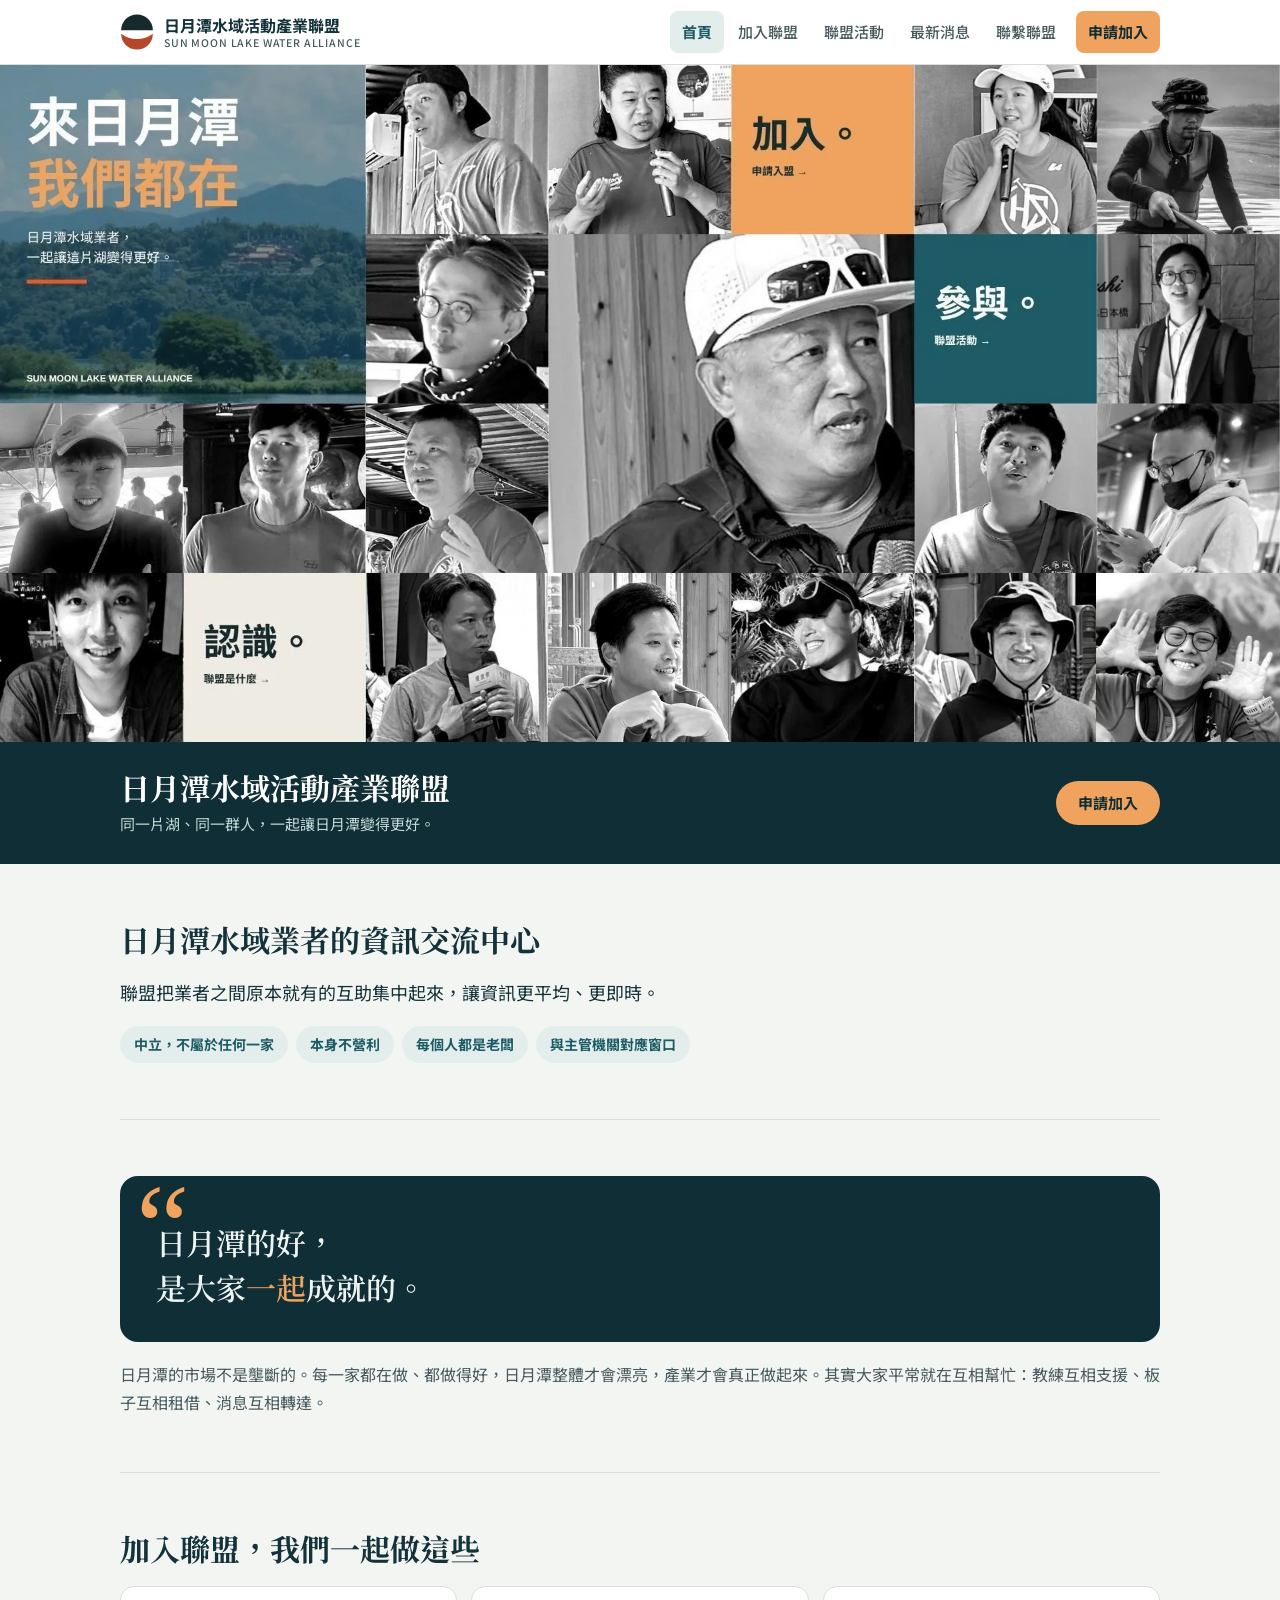
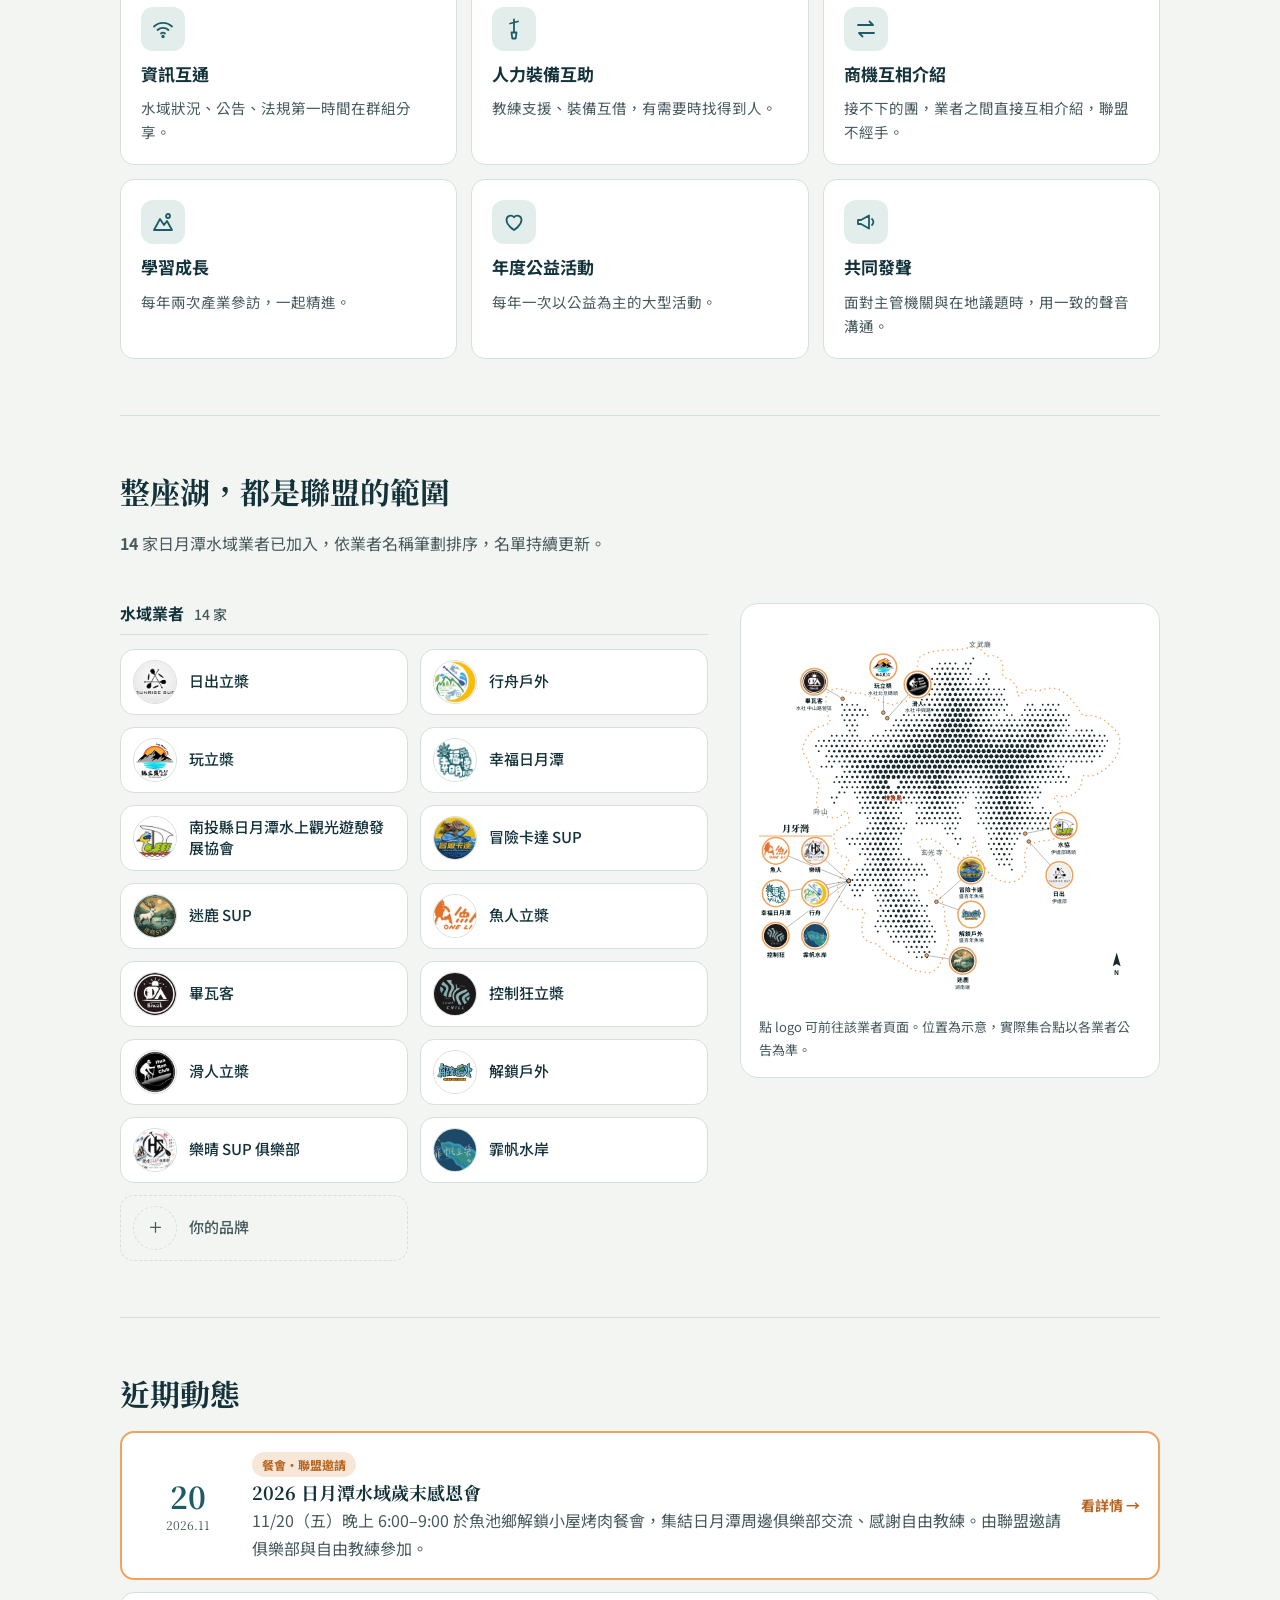
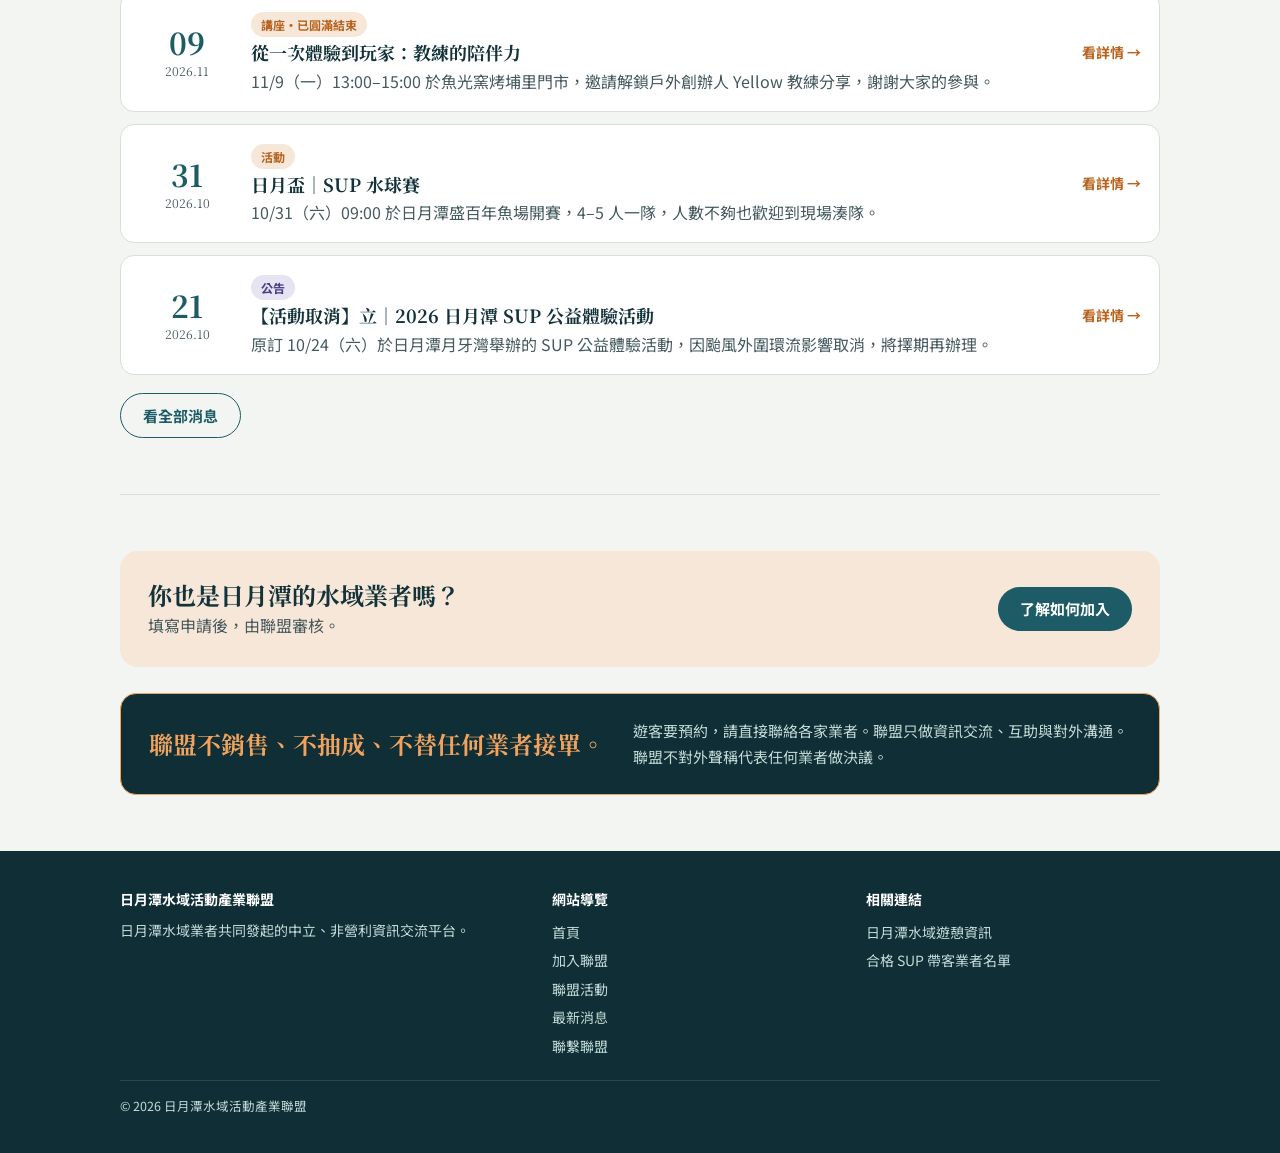
==== commit d3126a5c: "首頁封面照：更換下排左數第四張 Co-Authored-By: Claude Opus 5.5 <noreply@anthropic.com> Claude-Session: https://clau" ====
--- a/index.html
+++ b/index.html
@@ -17,7 +17,7 @@
 <link rel="preconnect" href="https://fonts.googleapis.com">
 <link rel="preconnect" href="https://fonts.gstatic.com" crossorigin>
 <link rel="stylesheet" href="https://fonts.googleapis.com/css2?family=Noto+Sans+TC:wght@400;500;700&family=Noto+Serif+TC:wght@600;700&display=swap">
-<link rel="stylesheet" href="/assets/style.css?v=20261124">
+<link rel="stylesheet" href="/assets/style.css?v=20261124b">
 </head>
 <body>
 <a class="skip" href="#main">跳到主要內容</a>
@@ -32,8 +32,8 @@
 <section class="hero" data-hide-sticky>
   <div class="hero-art">
     <picture>
-      <source type="image/webp" srcset="/assets/img/hero-members-960.webp?v=20261124 960w, /assets/img/hero-members.webp?v=20261124 1920w" sizes="100vw">
-      <img class="hero-img" src="/assets/img/hero-members.jpg?v=20261124" alt="來日月潭，我們都在：日月潭湖景與聯盟業者夥伴們的人像牆" width="1920" height="1016" fetchpriority="high">
+      <source type="image/webp" srcset="/assets/img/hero-members-960.webp?v=20261124b 960w, /assets/img/hero-members.webp?v=20261124b 1920w" sizes="100vw">
+      <img class="hero-img" src="/assets/img/hero-members.jpg?v=20261124b" alt="來日月潭，我們都在：日月潭湖景與聯盟業者夥伴們的人像牆" width="1920" height="1016" fetchpriority="high">
     </picture>
     <a class="hot hot-join" href="/join/" aria-label="加入聯盟：申請入盟"></a>
     <a class="hot hot-events" href="/events/" aria-label="參與聯盟活動"></a>
